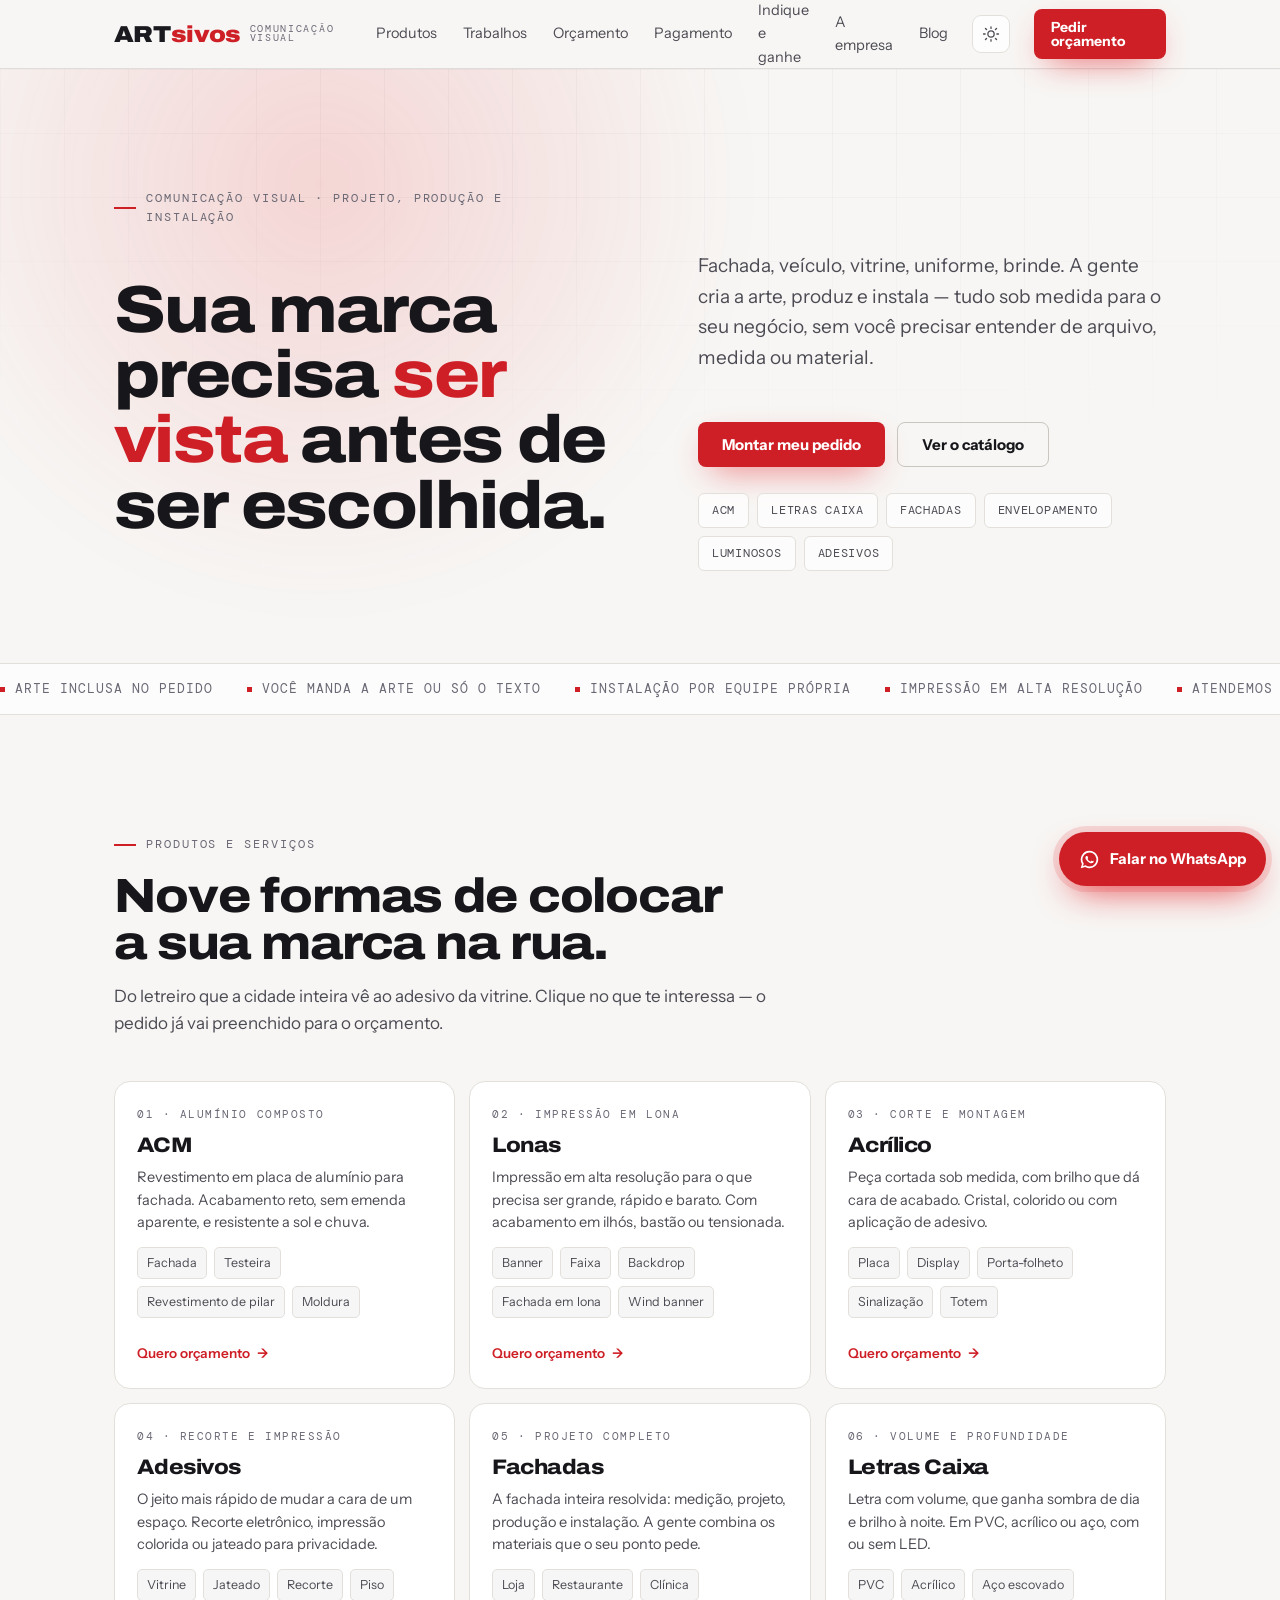
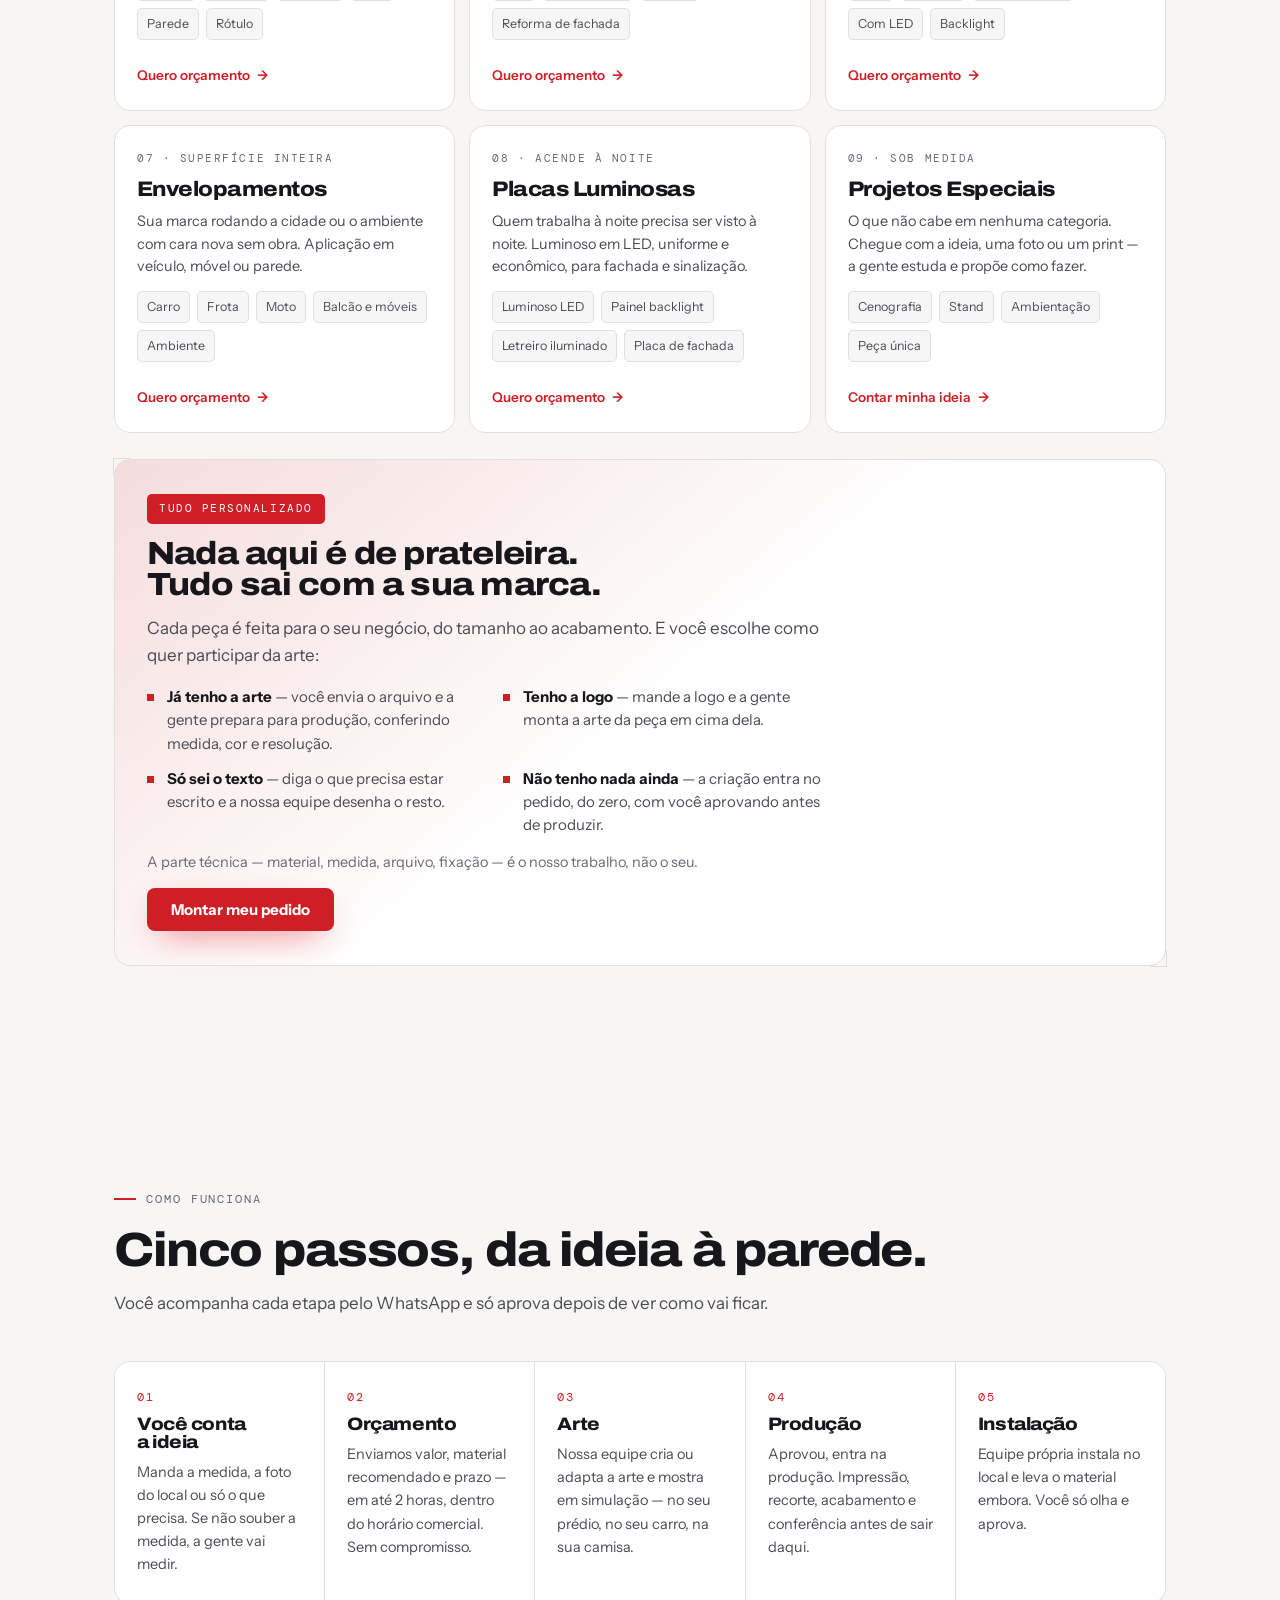
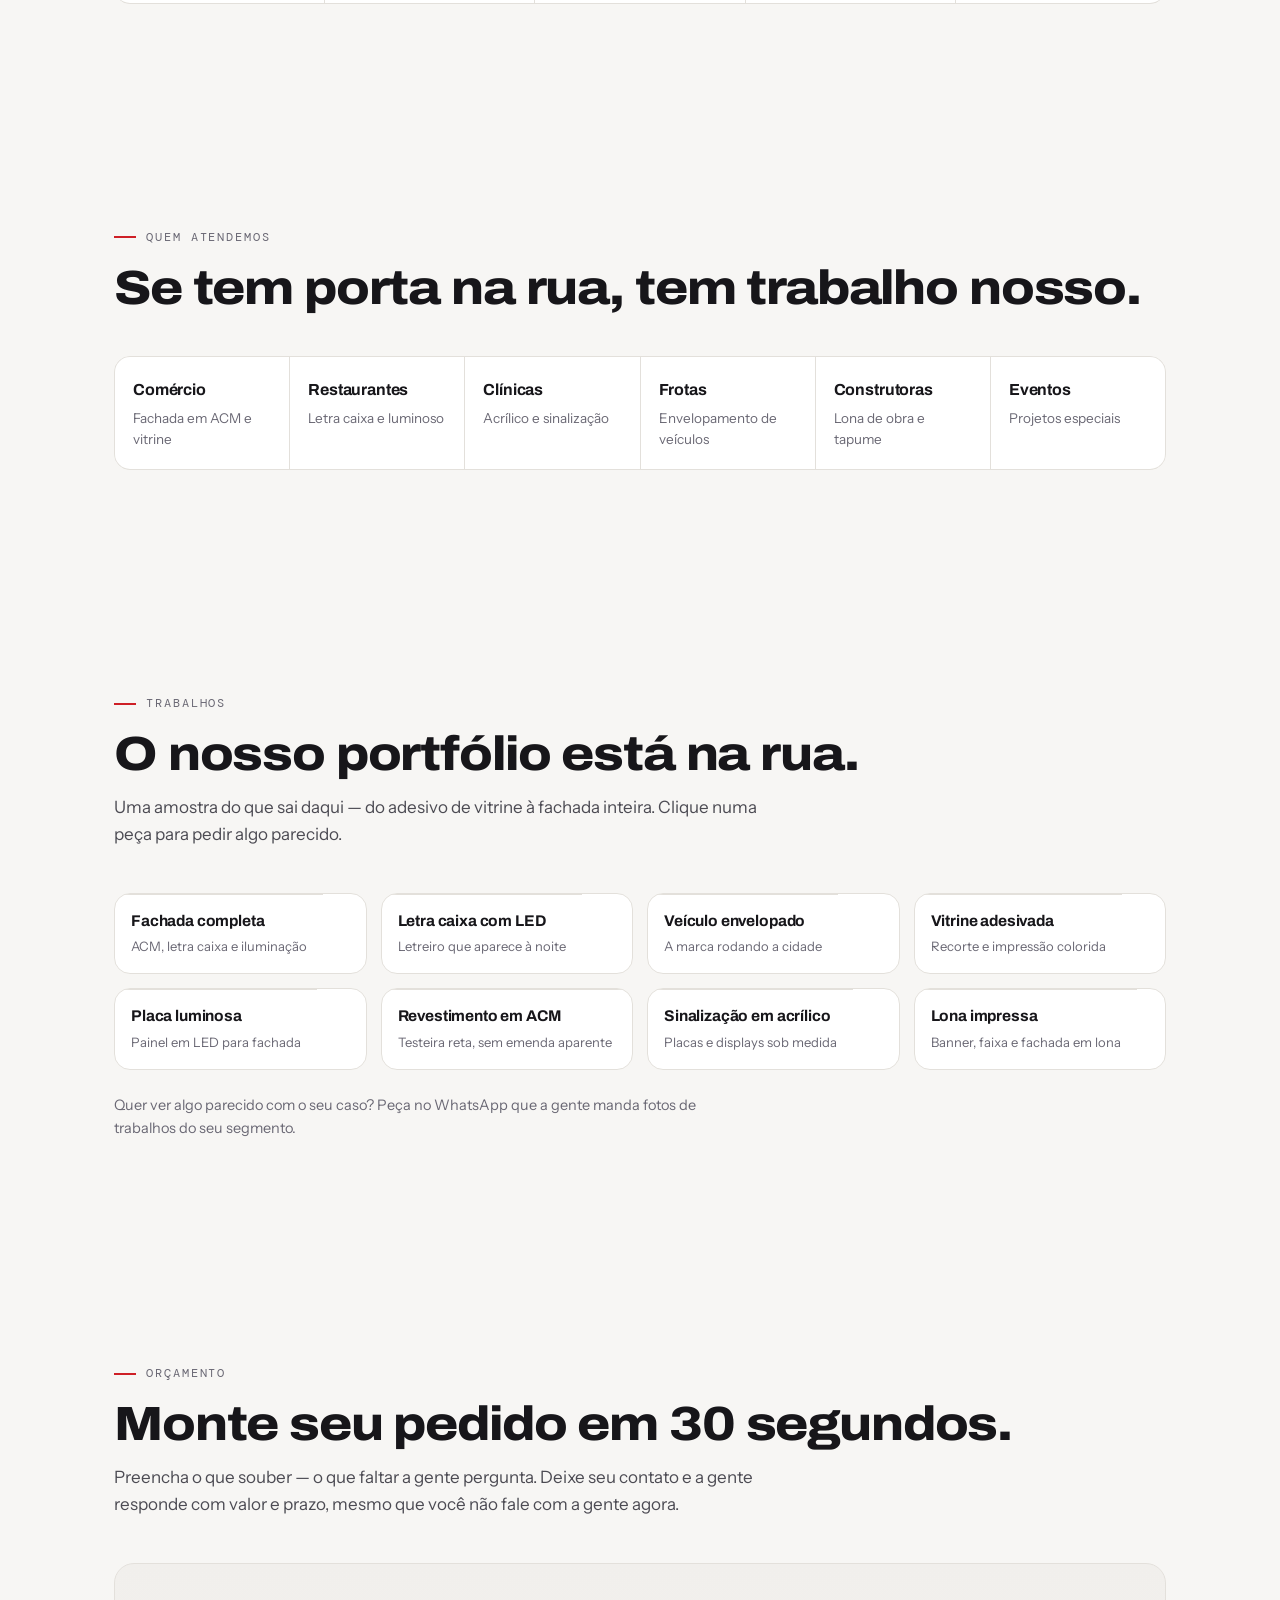
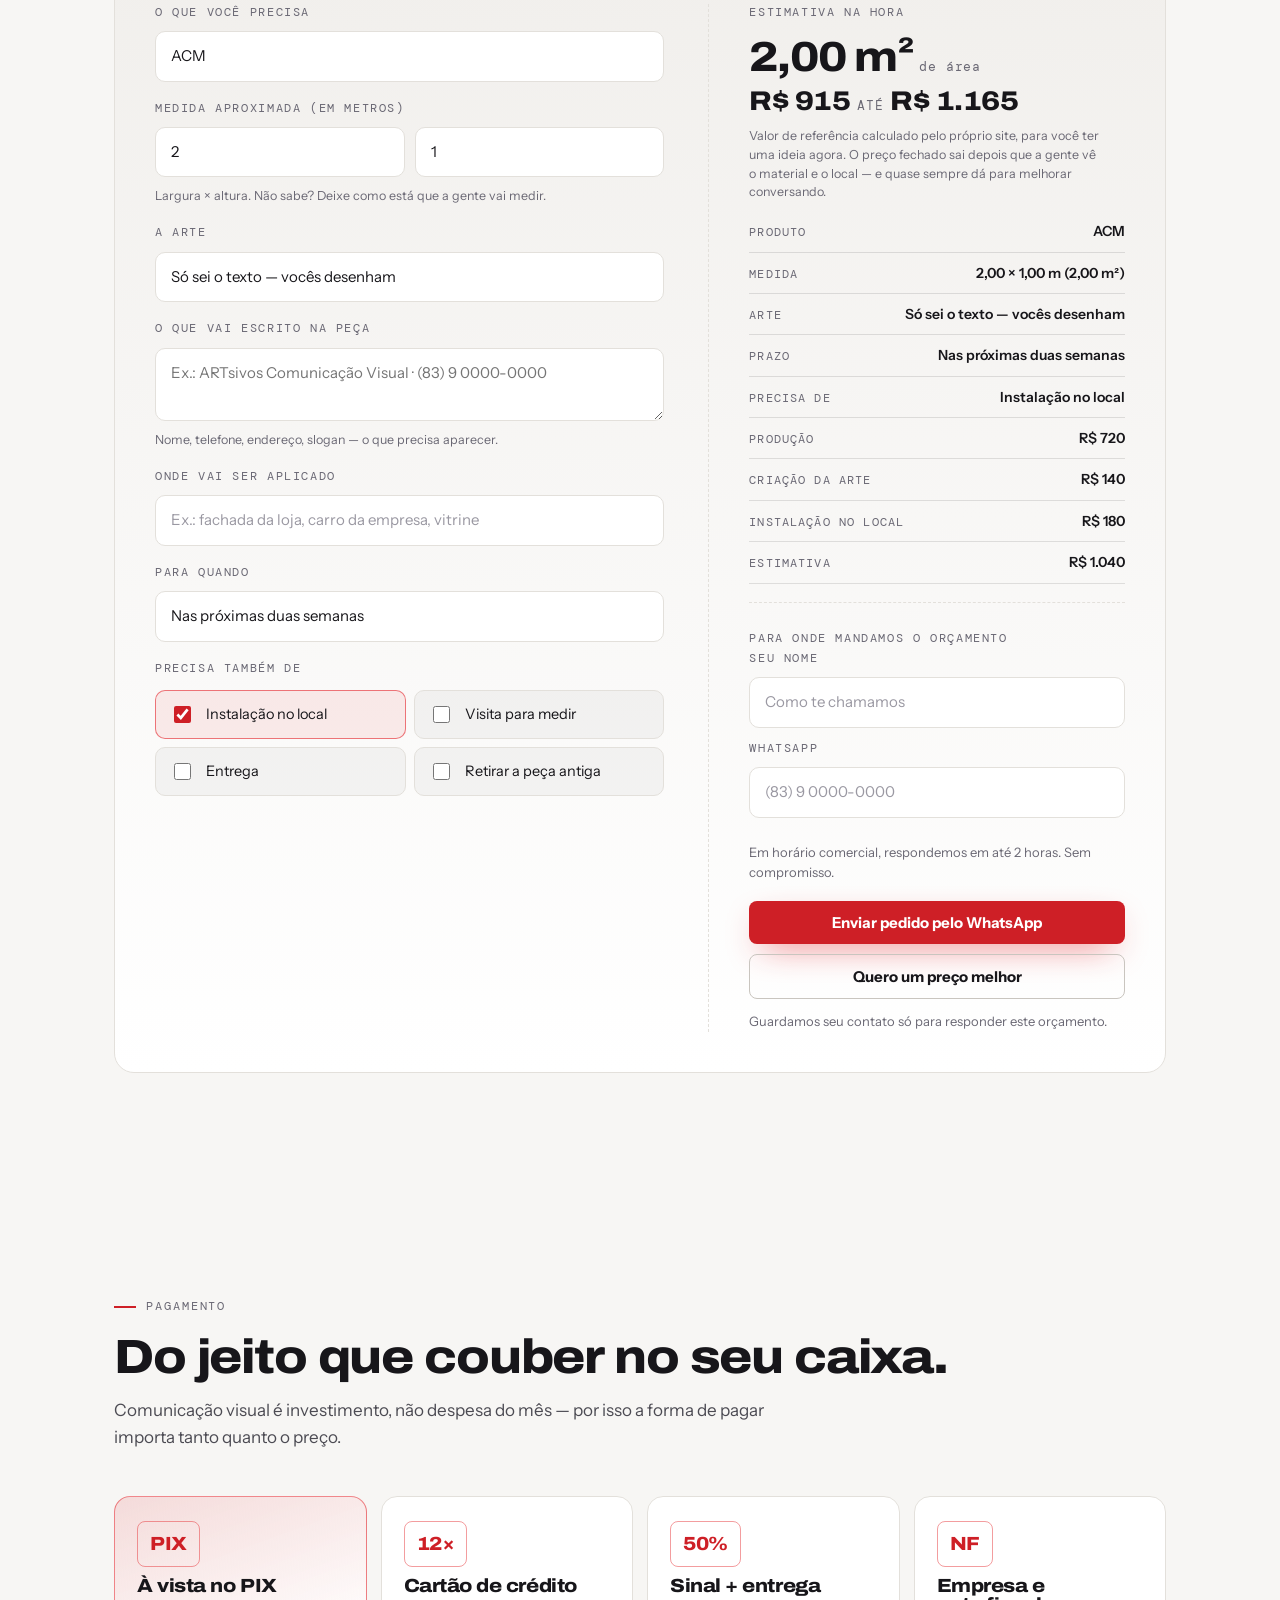
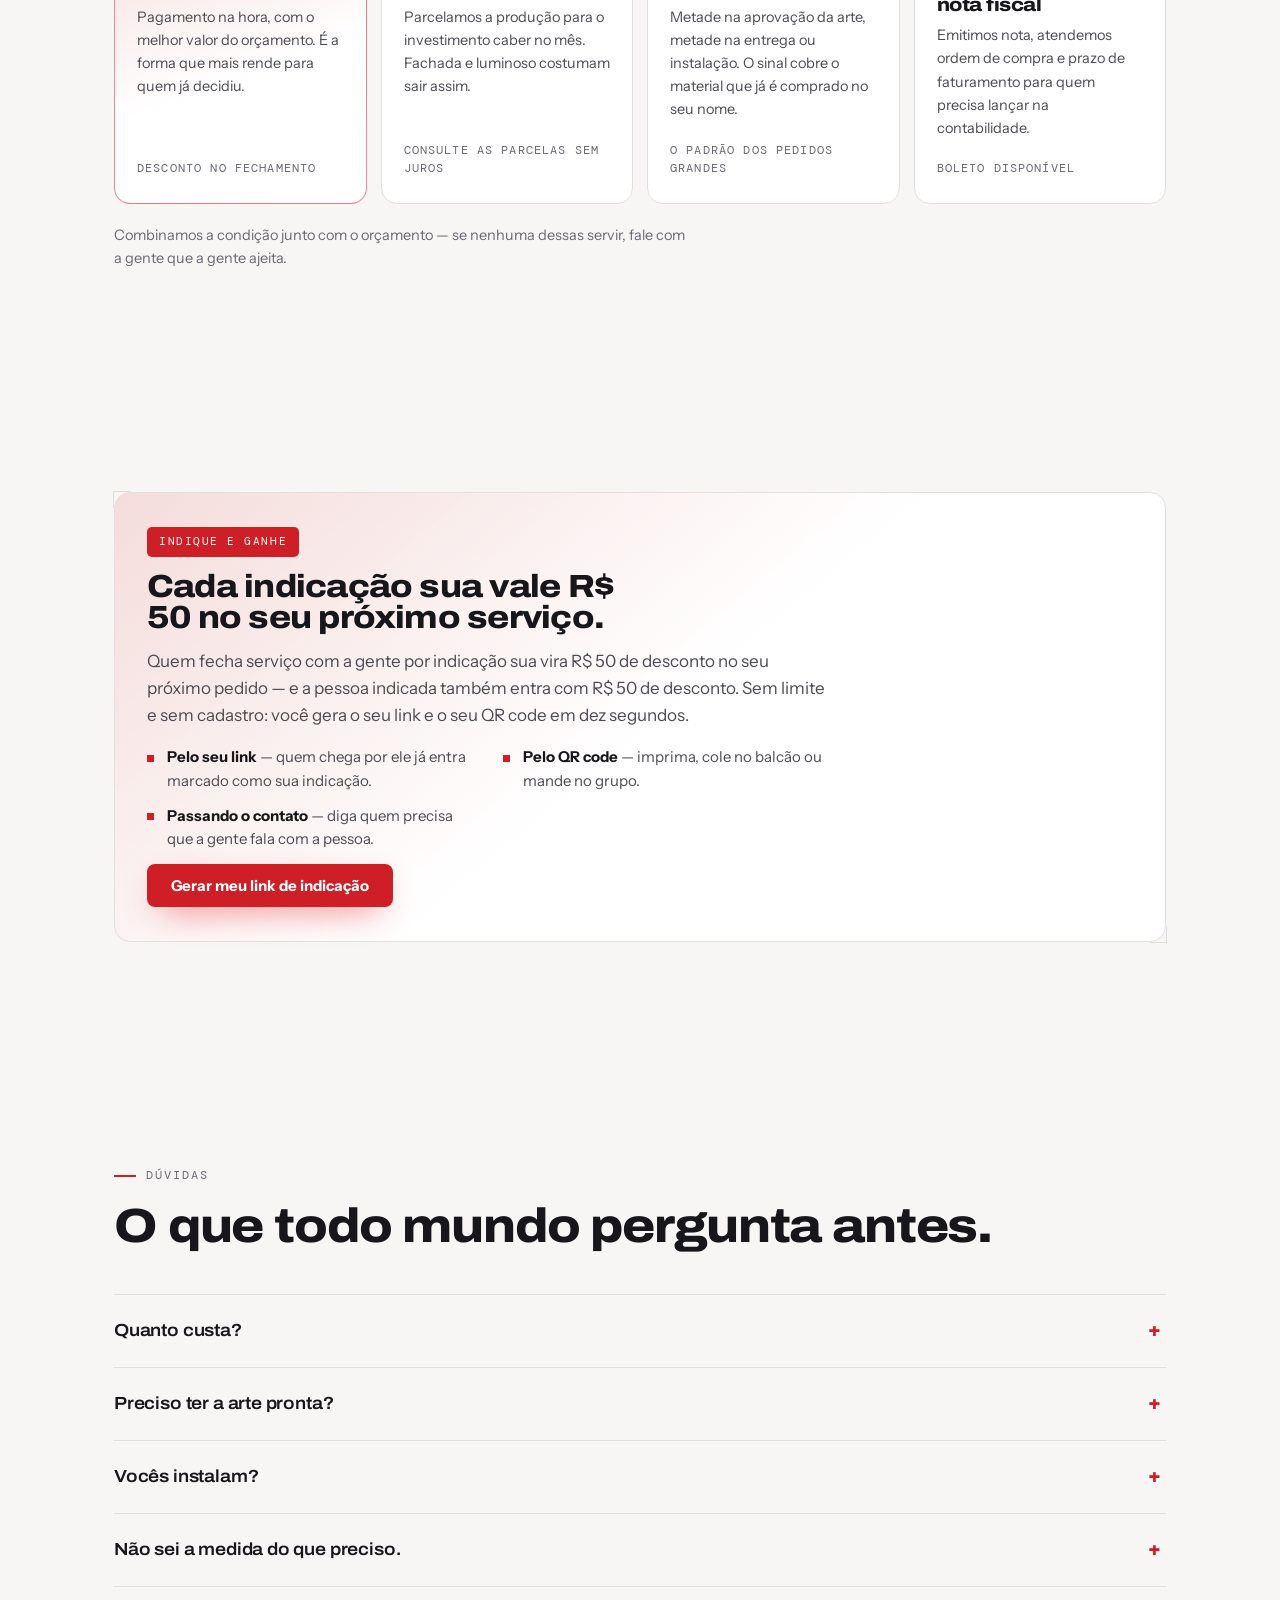
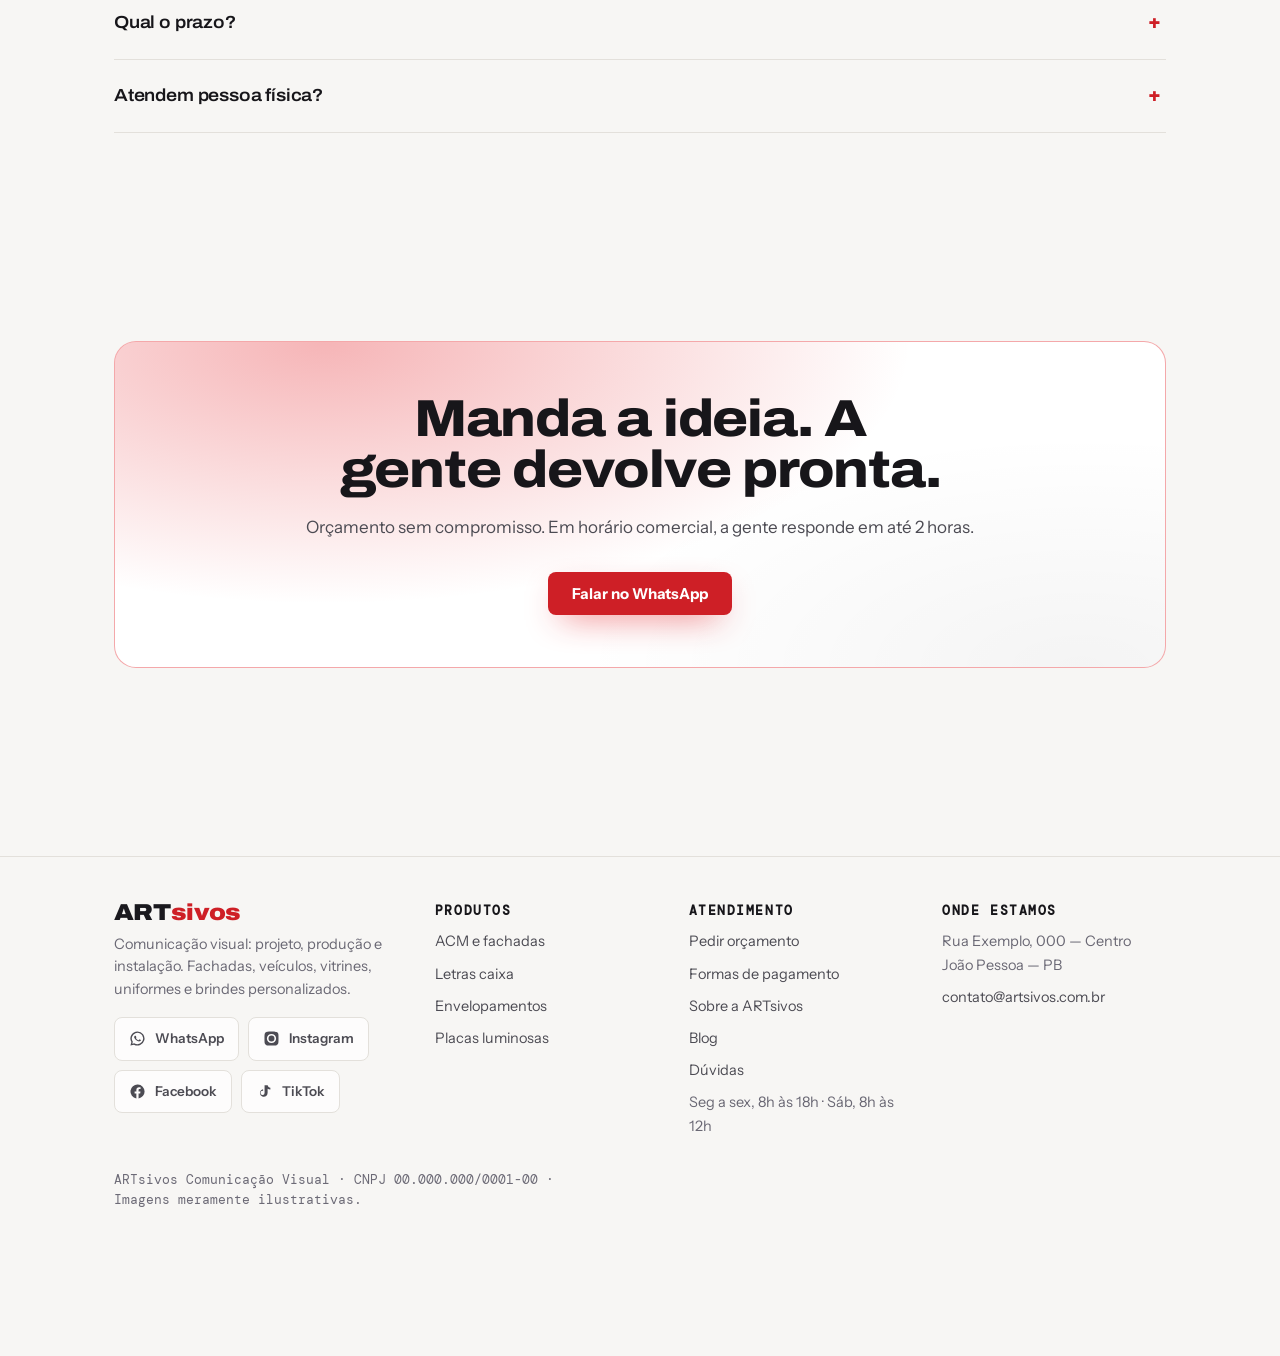
==== artsivo/index.html @ 5cf16730 "feat(avaliacoes): secao de avaliacoes nas duas homes + aba no painel A secao nasce escondida e so ap" ====
<!doctype html>
<html lang="pt-BR">
<head>
<script>/* tema antes da primeira pintura, para a tela nao piscar */(function(){try{var t=localStorage.getItem("artsivos.tema");if(t)document.documentElement.setAttribute("data-theme",t);}catch(e){}})();</script>
<meta charset="utf-8">
<meta name="viewport" content="width=device-width, initial-scale=1">
<meta name="description" content="ARTsivos Comunicacao Visual em Joao Pessoa: ACM, lonas, acrilico, adesivos, fachadas, letras caixa, envelopamentos e placas luminosas. Orcamento estimado na hora.">
<meta name="robots" content="index,follow">
<meta name="theme-color" content="#0A0A0C">
<title>ARTsivos Comunicação Visual</title>
<link rel="preconnect" href="https://fonts.googleapis.com">
<link rel="preconnect" href="https://fonts.gstatic.com" crossorigin>
<link rel="stylesheet" href="https://fonts.googleapis.com/css2?family=Archivo:wght@500;600;800;900&family=DM+Mono:wght@400;500&family=Instrument+Sans:wght@400;500;600;700&display=swap">
<link rel="stylesheet" href="estilo.css">
<script src="radar.js" defer></script>
<script src="dados.js" defer></script>
</head>
<body>
<header class="nav">
  <div class="wrap nav-in">
    <a class="marca" href="#topo"><span class="a">ART</span><span class="b">sivos</span><span class="sub">Comunicação Visual</span></a>
    <nav class="nav-links">
      <a href="#catalogo">Produtos</a>
      <a href="#trabalhos">Trabalhos</a>
      <a href="#orcamento">Orçamento</a>
      <a href="#pagamento">Pagamento</a>
      <a href="indique/">Indique e ganhe</a>
      <a href="sobre/">A empresa</a>
      <a href="blog/">Blog</a>
    </nav>
    <a class="btn btn-primary btn-sm" href="#orcamento">Pedir orçamento</a>
  </div>
</header>

<div class="hero" id="topo">
  <div class="hero-bg" aria-hidden="true"><div class="glow"></div><div class="grid"></div></div>
  <div class="wrap">
    <p class="eyebrow">Comunicação visual · projeto, produção e instalação</p>
    <h1>Sua marca precisa <em>ser vista</em> antes de ser escolhida.</h1>
    <p class="lead">Fachada, veículo, vitrine, uniforme, brinde. A gente cria a arte, produz e instala — tudo sob medida para o seu negócio, sem você precisar entender de arquivo, medida ou material.</p>
    <div class="hero-cta">
      <a class="btn btn-primary" href="#orcamento">Montar meu pedido</a>
      <a class="btn btn-ghost" href="#catalogo">Ver o catálogo</a>
    </div>
    <div class="tags">
      <span class="tag">ACM</span>
      <span class="tag">Letras caixa</span>
      <span class="tag">Fachadas</span>
      <span class="tag">Envelopamento</span>
      <span class="tag">Luminosos</span>
      <span class="tag">Adesivos</span>
    </div>
  </div>
</div>

<div class="strip">
  <div class="strip-in" aria-hidden="true">
    <span>Arte inclusa no pedido</span><span>Você manda a arte ou só o texto</span><span>Instalação por equipe própria</span><span>Impressão em alta resolução</span><span>Atendemos empresa e pessoa física</span><span>Resposta em até 2 horas</span>
    <span>Arte inclusa no pedido</span><span>Você manda a arte ou só o texto</span><span>Instalação por equipe própria</span><span>Impressão em alta resolução</span><span>Atendemos empresa e pessoa física</span><span>Resposta em até 2 horas</span>
  </div>
</div>

<section id="catalogo">
  <div class="wrap">
    <div class="sec-head rv">
      <p class="eyebrow">Produtos e serviços</p>
      <h2>Nove formas de colocar a sua marca na rua.</h2>
      <p>Do letreiro que a cidade inteira vê ao adesivo da vitrine. Clique no que te interessa — o pedido já vai preenchido para o orçamento.</p>
    </div>
    <div class="cat">
      <button class="item rv" type="button" data-prod="ACM">
        <span class="n">01 · alumínio composto</span>
        <h3>ACM</h3>
        <p class="desc">Revestimento em placa de alumínio para fachada. Acabamento reto, sem emenda aparente, e resistente a sol e chuva.</p>
        <ul class="lista"><li>Fachada</li><li>Testeira</li><li>Revestimento de pilar</li><li>Moldura</li></ul>
        <span class="peca">Quero orçamento</span>
      </button>
      <button class="item rv" type="button" data-prod="Lonas">
        <span class="n">02 · impressão em lona</span>
        <h3>Lonas</h3>
        <p class="desc">Impressão em alta resolução para o que precisa ser grande, rápido e barato. Com acabamento em ilhós, bastão ou tensionada.</p>
        <ul class="lista"><li>Banner</li><li>Faixa</li><li>Backdrop</li><li>Fachada em lona</li><li>Wind banner</li></ul>
        <span class="peca">Quero orçamento</span>
      </button>
      <button class="item rv" type="button" data-prod="Acrílico">
        <span class="n">03 · corte e montagem</span>
        <h3>Acrílico</h3>
        <p class="desc">Peça cortada sob medida, com brilho que dá cara de acabado. Cristal, colorido ou com aplicação de adesivo.</p>
        <ul class="lista"><li>Placa</li><li>Display</li><li>Porta-folheto</li><li>Sinalização</li><li>Totem</li></ul>
        <span class="peca">Quero orçamento</span>
      </button>
      <button class="item rv" type="button" data-prod="Adesivos">
        <span class="n">04 · recorte e impressão</span>
        <h3>Adesivos</h3>
        <p class="desc">O jeito mais rápido de mudar a cara de um espaço. Recorte eletrônico, impressão colorida ou jateado para privacidade.</p>
        <ul class="lista"><li>Vitrine</li><li>Jateado</li><li>Recorte</li><li>Piso</li><li>Parede</li><li>Rótulo</li></ul>
        <span class="peca">Quero orçamento</span>
      </button>
      <button class="item rv" type="button" data-prod="Fachadas">
        <span class="n">05 · projeto completo</span>
        <h3>Fachadas</h3>
        <p class="desc">A fachada inteira resolvida: medição, projeto, produção e instalação. A gente combina os materiais que o seu ponto pede.</p>
        <ul class="lista"><li>Loja</li><li>Restaurante</li><li>Clínica</li><li>Reforma de fachada</li></ul>
        <span class="peca">Quero orçamento</span>
      </button>
      <button class="item rv" type="button" data-prod="Letras Caixa">
        <span class="n">06 · volume e profundidade</span>
        <h3>Letras Caixa</h3>
        <p class="desc">Letra com volume, que ganha sombra de dia e brilho à noite. Em PVC, acrílico ou aço, com ou sem LED.</p>
        <ul class="lista"><li>PVC</li><li>Acrílico</li><li>Aço escovado</li><li>Com LED</li><li>Backlight</li></ul>
        <span class="peca">Quero orçamento</span>
      </button>
      <button class="item rv" type="button" data-prod="Envelopamentos">
        <span class="n">07 · superfície inteira</span>
        <h3>Envelopamentos</h3>
        <p class="desc">Sua marca rodando a cidade ou o ambiente com cara nova sem obra. Aplicação em veículo, móvel ou parede.</p>
        <ul class="lista"><li>Carro</li><li>Frota</li><li>Moto</li><li>Balcão e móveis</li><li>Ambiente</li></ul>
        <span class="peca">Quero orçamento</span>
      </button>
      <button class="item rv" type="button" data-prod="Placas Luminosas">
        <span class="n">08 · acende à noite</span>
        <h3>Placas Luminosas</h3>
        <p class="desc">Quem trabalha à noite precisa ser visto à noite. Luminoso em LED, uniforme e econômico, para fachada e sinalização.</p>
        <ul class="lista"><li>Luminoso LED</li><li>Painel backlight</li><li>Letreiro iluminado</li><li>Placa de fachada</li></ul>
        <span class="peca">Quero orçamento</span>
      </button>
      <button class="item rv" type="button" data-prod="Projetos Especiais">
        <span class="n">09 · sob medida</span>
        <h3>Projetos Especiais</h3>
        <p class="desc">O que não cabe em nenhuma categoria. Chegue com a ideia, uma foto ou um print — a gente estuda e propõe como fazer.</p>
        <ul class="lista"><li>Cenografia</li><li>Stand</li><li>Ambientação</li><li>Peça única</li></ul>
        <span class="peca">Contar minha ideia</span>
      </button>
    </div>

    <div class="perso rv cropbox" id="personalizado" style="margin-top:26px">
      <span class="sel">Tudo personalizado</span>
      <h3>Nada aqui é de prateleira. Tudo sai com a sua marca.</h3>
      <p>Cada peça é feita para o seu negócio, do tamanho ao acabamento. E você escolhe como quer participar da arte:</p>
      <ul class="fx">
        <li><b>Já tenho a arte</b> — você envia o arquivo e a gente prepara para produção, conferindo medida, cor e resolução.</li>
        <li><b>Tenho a logo</b> — mande a logo e a gente monta a arte da peça em cima dela.</li>
        <li><b>Só sei o texto</b> — diga o que precisa estar escrito e a nossa equipe desenha o resto.</li>
        <li><b>Não tenho nada ainda</b> — a criação entra no pedido, do zero, com você aprovando antes de produzir.</li>
      </ul>
      <p class="lig">A parte técnica — material, medida, arquivo, fixação — é o nosso trabalho, não o seu.</p>
      <a class="btn btn-primary" href="#orcamento" style="align-self:flex-start">Montar meu pedido</a>
    </div>
  </div>
</section>

<section id="como">
  <div class="wrap">
    <div class="sec-head rv">
      <p class="eyebrow">Como funciona</p>
      <h2>Cinco passos, da ideia à parede.</h2>
      <p>Você acompanha cada etapa pelo WhatsApp e só aprova depois de ver como vai ficar.</p>
    </div>
    <div class="steps">
      <div class="step"><span class="n">01</span><h3>Você conta a ideia</h3><p>Manda a medida, a foto do local ou só o que precisa. Se não souber a medida, a gente vai medir.</p></div>
      <div class="step"><span class="n">02</span><h3>Orçamento</h3><p>Enviamos valor, material recomendado e prazo — em até 2 horas, dentro do horário comercial. Sem compromisso.</p></div>
      <div class="step"><span class="n">03</span><h3>Arte</h3><p>Nossa equipe cria ou adapta a arte e mostra em simulação — no seu prédio, no seu carro, na sua camisa.</p></div>
      <div class="step"><span class="n">04</span><h3>Produção</h3><p>Aprovou, entra na produção. Impressão, recorte, acabamento e conferência antes de sair daqui.</p></div>
      <div class="step"><span class="n">05</span><h3>Instalação</h3><p>Equipe própria instala no local e leva o material embora. Você só olha e aprova.</p></div>
    </div>
  </div>
</section>

<section id="segmentos">
  <div class="wrap">
    <div class="sec-head rv">
      <p class="eyebrow">Quem atendemos</p>
      <h2>Se tem porta na rua, tem trabalho nosso.</h2>
    </div>
    <div class="segs rv">
      <div class="seg"><b>Comércio</b><span>Fachada em ACM e vitrine</span></div>
      <div class="seg"><b>Restaurantes</b><span>Letra caixa e luminoso</span></div>
      <div class="seg"><b>Clínicas</b><span>Acrílico e sinalização</span></div>
      <div class="seg"><b>Frotas</b><span>Envelopamento de veículos</span></div>
      <div class="seg"><b>Construtoras</b><span>Lona de obra e tapume</span></div>
      <div class="seg"><b>Eventos</b><span>Projetos especiais</span></div>
    </div>
  </div>
</section>

<section id="trabalhos">
  <div class="wrap">
    <div class="sec-head rv">
      <p class="eyebrow">Trabalhos</p>
      <h2>O nosso portfólio está na rua.</h2>
      <p>Uma amostra do que sai daqui — do adesivo de vitrine à fachada inteira. Clique numa peça para pedir algo parecido.</p>
    </div>
    <div class="obras">
      <button class="obra rv" type="button" data-prod="Fachadas" data-obra="fachada">
        <span class="foto"><span class="vazio">fotos/fachada-01.jpg</span><img src="fotos/fachada-01.jpg" alt="Fachada produzida e instalada pela ARTsivos" loading="lazy" onload="this.parentNode.classList.add(&quot;cheia&quot;)"></span>
        <span class="leg"><b>Fachada completa</b><span>ACM, letra caixa e iluminação</span></span>
      </button>
      <button class="obra rv" type="button" data-prod="Letras Caixa" data-obra="letra">
        <span class="foto"><span class="vazio">fotos/letra-caixa-01.jpg</span><img src="fotos/letra-caixa-01.jpg" alt="Letra caixa iluminada instalada pela ARTsivos" loading="lazy" onload="this.parentNode.classList.add(&quot;cheia&quot;)"></span>
        <span class="leg"><b>Letra caixa com LED</b><span>Letreiro que aparece à noite</span></span>
      </button>
      <button class="obra rv" type="button" data-prod="Envelopamentos" data-obra="frota">
        <span class="foto"><span class="vazio">fotos/envelopamento-01.jpg</span><img src="fotos/envelopamento-01.jpg" alt="Veículo envelopado pela ARTsivos" loading="lazy" onload="this.parentNode.classList.add(&quot;cheia&quot;)"></span>
        <span class="leg"><b>Veículo envelopado</b><span>A marca rodando a cidade</span></span>
      </button>
      <button class="obra rv" type="button" data-prod="Adesivos" data-obra="vitrine">
        <span class="foto"><span class="vazio">fotos/vitrine-01.jpg</span><img src="fotos/vitrine-01.jpg" alt="Vitrine adesivada pela ARTsivos" loading="lazy" onload="this.parentNode.classList.add(&quot;cheia&quot;)"></span>
        <span class="leg"><b>Vitrine adesivada</b><span>Recorte e impressão colorida</span></span>
      </button>
      <button class="obra rv" type="button" data-prod="Placas Luminosas" data-obra="luminoso">
        <span class="foto"><span class="vazio">fotos/luminoso-01.jpg</span><img src="fotos/luminoso-01.jpg" alt="Placa luminosa produzida pela ARTsivos" loading="lazy" onload="this.parentNode.classList.add(&quot;cheia&quot;)"></span>
        <span class="leg"><b>Placa luminosa</b><span>Painel em LED para fachada</span></span>
      </button>
      <button class="obra rv" type="button" data-prod="ACM" data-obra="acm">
        <span class="foto"><span class="vazio">fotos/acm-01.jpg</span><img src="fotos/acm-01.jpg" alt="Revestimento em ACM feito pela ARTsivos" loading="lazy" onload="this.parentNode.classList.add(&quot;cheia&quot;)"></span>
        <span class="leg"><b>Revestimento em ACM</b><span>Testeira reta, sem emenda aparente</span></span>
      </button>
      <button class="obra rv" type="button" data-prod="Acrílico" data-obra="acrilico">
        <span class="foto"><span class="vazio">fotos/acrilico-01.jpg</span><img src="fotos/acrilico-01.jpg" alt="Sinalização interna em acrílico feita pela ARTsivos" loading="lazy" onload="this.parentNode.classList.add(&quot;cheia&quot;)"></span>
        <span class="leg"><b>Sinalização em acrílico</b><span>Placas e displays sob medida</span></span>
      </button>
      <button class="obra rv" type="button" data-prod="Lonas" data-obra="lona">
        <span class="foto"><span class="vazio">fotos/lona-01.jpg</span><img src="fotos/lona-01.jpg" alt="Lona impressa pela ARTsivos" loading="lazy" onload="this.parentNode.classList.add(&quot;cheia&quot;)"></span>
        <span class="leg"><b>Lona impressa</b><span>Banner, faixa e fachada em lona</span></span>
      </button>
    </div>
    <p class="obras-nota">Quer ver algo parecido com o seu caso? Peça no WhatsApp que a gente manda fotos de trabalhos do seu segmento.</p>
  </div>
</section>

<!-- A seção nasce escondida de propósito: só aparece com avaliação real,
     escrita abaixo em AVALIACOES ou cadastrada no painel. -->
<section id="avaliacoes" hidden>
  <div class="wrap">
    <div class="sec-head rv">
      <p class="eyebrow">Quem já contratou</p>
      <h2>O que os clientes falam depois que a placa sobe.</h2>
      <div class="aval-nota">
        <b class="media" id="aval-media">—</b>
        <span class="estrelas" id="aval-estrelas" aria-hidden="true"></span>
        <span class="de" id="aval-de"></span>
        <a class="fonte" id="aval-fonte" href="#" target="_blank" rel="noopener" hidden>Ver no Google</a>
      </div>
    </div>
    <div class="avals" id="avals"></div>
    <p class="avals-nota">Avaliações recebidas no Google. O texto é o que a pessoa escreveu — nada aqui é reescrito.</p>
  </div>
</section>

<section id="orcamento">
  <div class="wrap">
    <div class="sec-head rv">
      <p class="eyebrow">Orçamento</p>
      <h2>Monte seu pedido em 30 segundos.</h2>
      <p>Preencha o que souber — o que faltar a gente pergunta. Deixe seu contato e a gente responde com valor e prazo, mesmo que você não fale com a gente agora.</p>
    </div>

    <div class="calc rv">
      <div>
        <div class="calc-field">
          <label for="f-prod">O que você precisa</label>
          <select id="f-prod">
            <option data-medida="area">ACM</option>
            <option data-medida="area">Lonas</option>
            <option data-medida="qtd">Acrílico</option>
            <option data-medida="area">Adesivos</option>
            <option data-medida="area">Fachadas</option>
            <option data-medida="qtd">Letras Caixa</option>
            <option data-medida="area">Envelopamentos</option>
            <option data-medida="area">Placas Luminosas</option>
            <option data-medida="livre">Projetos Especiais</option>
          </select>
        </div>

        <div class="calc-field" id="wrap-area">
          <label for="f-larg">Medida aproximada (em metros)</label>
          <div class="dupla">
            <input id="f-larg" type="number" min="0" step="0.1" value="2" inputmode="decimal" aria-label="Largura em metros">
            <input id="f-alt" type="number" min="0" step="0.1" value="1" inputmode="decimal" aria-label="Altura em metros">
          </div>
          <span class="dica">Largura × altura. Não sabe? Deixe como está que a gente vai medir.</span>
        </div>

        <div class="calc-field" id="wrap-qtd">
          <label for="f-qtd">Quantidade de peças</label>
          <input id="f-qtd" type="number" min="1" step="1" value="1" inputmode="numeric">
        </div>

        <div class="calc-field">
          <label for="f-arte">A arte</label>
          <select id="f-arte">
            <option>Já tenho a arte pronta — vou enviar o arquivo</option>
            <option>Tenho a logo, preciso da arte da peça</option>
            <option selected>Só sei o texto — vocês desenham</option>
            <option>Não tenho nada ainda — quero a criação junto</option>
          </select>
        </div>

        <div class="calc-field" id="wrap-texto">
          <label for="f-texto">O que vai escrito na peça</label>
          <textarea id="f-texto" rows="2" placeholder="Ex.: ARTsivos Comunicação Visual · (83) 9 0000-0000"></textarea>
          <span class="dica">Nome, telefone, endereço, slogan — o que precisa aparecer.</span>
        </div>

        <div class="calc-field">
          <label for="f-onde">Onde vai ser aplicado</label>
          <input id="f-onde" type="text" placeholder="Ex.: fachada da loja, carro da empresa, vitrine">
        </div>

        <div class="calc-field">
          <label for="f-prazo">Para quando</label>
          <select id="f-prazo">
            <option>Sem pressa, só quero saber o preço</option>
            <option selected>Nas próximas duas semanas</option>
            <option>Esta semana</option>
            <option>É urgente</option>
          </select>
        </div>

        <fieldset>
          <legend>Precisa também de</legend>
          <div class="addons">
            <label class="addon"><input type="checkbox" data-label="Instalação no local" checked> Instalação no local</label>
            <label class="addon"><input type="checkbox" data-label="Visita para medir"> Visita para medir</label>
            <label class="addon"><input type="checkbox" data-label="Entrega"> Entrega</label>
            <label class="addon"><input type="checkbox" data-label="Retirada da peça antiga"> Retirar a peça antiga</label>
          </div>
        </fieldset>
      </div>

      <div class="resumo">
        <span class="tit">Estimativa na hora</span>
        <div class="medida" id="out-medida">2,00 m²<small>de área</small></div>
        <div class="valor" id="out-valor">—</div>
        <p class="disc">Valor de referência calculado pelo próprio site, para você ter uma ideia agora. O preço fechado sai depois que a gente vê o material e o local — e quase sempre dá para melhorar conversando.</p>
        <div class="rows" id="out-rows"></div>

        <div class="dados">
          <span class="tit">Para onde mandamos o orçamento</span>
          <div class="calc-field">
            <label for="f-nome">Seu nome</label>
            <input id="f-nome" type="text" autocomplete="name" placeholder="Como te chamamos">
          </div>
          <div class="calc-field">
            <label for="f-fone">WhatsApp</label>
            <input id="f-fone" type="text" inputmode="tel" autocomplete="tel" placeholder="(83) 9 0000-0000">
          </div>
          <p class="aviso" id="f-aviso" hidden>Preencha nome e WhatsApp para a gente conseguir te responder.</p>
        </div>

        <p class="note">Em horário comercial, respondemos em até 2 horas. Sem compromisso.</p>
        <a class="btn btn-primary" id="out-wa" href="#" target="_blank" rel="noopener">Enviar pedido pelo WhatsApp</a>
        <a class="btn btn-ghost" id="out-melhor" href="#" target="_blank" rel="noopener">Quero um preço melhor</a>
        <p class="note" style="margin:12px 0 0">Guardamos seu contato só para responder este orçamento.</p>
      </div>
    </div>
  </div>
</section>

<section id="pagamento">
  <div class="wrap">
    <div class="sec-head rv">
      <p class="eyebrow">Pagamento</p>
      <h2>Do jeito que couber no seu caixa.</h2>
      <p>Comunicação visual é investimento, não despesa do mês — por isso a forma de pagar importa tanto quanto o preço.</p>
    </div>
    <div class="pgto rv">
      <div class="pg destaque">
        <span class="ic" aria-hidden="true">PIX</span>
        <h3>À vista no PIX</h3>
        <p>Pagamento na hora, com o melhor valor do orçamento. É a forma que mais rende para quem já decidiu.</p>
        <span class="obs">Desconto no fechamento</span>
      </div>
      <div class="pg">
        <span class="ic" aria-hidden="true">12×</span>
        <h3>Cartão de crédito</h3>
        <p>Parcelamos a produção para o investimento caber no mês. Fachada e luminoso costumam sair assim.</p>
        <span class="obs">Consulte as parcelas sem juros</span>
      </div>
      <div class="pg">
        <span class="ic" aria-hidden="true">50%</span>
        <h3>Sinal + entrega</h3>
        <p>Metade na aprovação da arte, metade na entrega ou instalação. O sinal cobre o material que já é comprado no seu nome.</p>
        <span class="obs">O padrão dos pedidos grandes</span>
      </div>
      <div class="pg">
        <span class="ic" aria-hidden="true">NF</span>
        <h3>Empresa e nota fiscal</h3>
        <p>Emitimos nota, atendemos ordem de compra e prazo de faturamento para quem precisa lançar na contabilidade.</p>
        <span class="obs">Boleto disponível</span>
      </div>
    </div>
    <p class="pgto-nota rv">Combinamos a condição junto com o orçamento — se nenhuma dessas servir, fale com a gente que a gente ajeita.</p>
  </div>
</section>

<section id="indicacao">
  <div class="wrap">
    <div class="perso rv cropbox">
      <span class="sel">Indique e ganhe</span>
      <h3>Cada indicação sua vale R$ 50 no seu próximo serviço.</h3>
      <p>Quem fecha serviço com a gente por indicação sua vira R$ 50 de desconto no seu próximo pedido — e a pessoa indicada também entra com R$ 50 de desconto. Sem limite e sem cadastro: você gera o seu link e o seu QR code em dez segundos.</p>
      <ul class="fx">
        <li><b>Pelo seu link</b> — quem chega por ele já entra marcado como sua indicação.</li>
        <li><b>Pelo QR code</b> — imprima, cole no balcão ou mande no grupo.</li>
        <li><b>Passando o contato</b> — diga quem precisa que a gente fala com a pessoa.</li>
      </ul>
      <a class="btn btn-primary" href="indique/" style="align-self:flex-start">Gerar meu link de indicação</a>
    </div>
  </div>
</section>

<section id="duvidas">
  <div class="wrap">
    <div class="sec-head rv">
      <p class="eyebrow">Dúvidas</p>
      <h2>O que todo mundo pergunta antes.</h2>
    </div>
    <div class="faq">
      <details><summary>Quanto custa?</summary><p>Depende do tamanho e do material — uma mesma fachada muda muito de preço entre lona e ACM. Por isso o orçamento é feito caso a caso, e a resposta sai em até 2 horas dentro do horário comercial, de graça e sem compromisso.</p></details>
      <details><summary>Preciso ter a arte pronta?</summary><p>Não. Você escolhe como quer entrar: manda o arquivo pronto, manda só a logo, manda só o texto que precisa aparecer, ou deixa a criação inteira com a gente. Em todos os casos você vê e aprova antes de qualquer coisa ir para produção.</p></details>
      <details><summary>Vocês instalam?</summary><p>Sim, com equipe própria. Fachada, ACM, letra caixa, luminoso e envelopamento saem daqui instalados, com o local limpo no final.</p></details>
      <details><summary>Não sei a medida do que preciso.</summary><p>Sem problema. Marcamos uma visita para medir e fotografar o local antes do orçamento — assim o valor já vem certo e não muda depois.</p></details>
      <details><summary>Qual o prazo?</summary><p>Adesivo e lona saem em poucos dias; fachada, letra caixa e luminoso levam mais tempo porque envolvem arte, produção e instalação. O prazo exato vai junto com o orçamento — e a gente avisa se der para adiantar.</p></details>
      <details><summary>Atendem pessoa física?</summary><p>Atendemos. Adesivo de carro, placa de casa, letreiro de festa, projeto especial — não precisa ser empresa para pedir.</p></details>
    </div>
  </div>
</section>

<section>
  <div class="wrap">
    <div class="final rv">
      <div class="luz" aria-hidden="true"></div>
      <h2>Manda a ideia. A gente devolve pronta.</h2>
      <p>Orçamento sem compromisso. Em horário comercial, a gente responde em até 2 horas.</p>
      <a class="btn btn-primary" id="final-wa" href="#" target="_blank" rel="noopener">Falar no WhatsApp</a>
    </div>
  </div>
</section>

<footer>
  <div class="wrap">
    <div class="foot">
      <div class="col">
        <a class="marca" href="#topo"><span class="a">ART</span><span class="b">sivos</span></a>
        <span style="max-width:34ch;line-height:1.55">Comunicação visual: projeto, produção e instalação. Fachadas, veículos, vitrines, uniformes e brindes personalizados.</span>
        <div class="redes" style="margin-top:8px">
          <a class="rede" id="rede-wa" href="#" target="_blank" rel="noopener" aria-label="WhatsApp">
            <svg viewBox="0 0 24 24" aria-hidden="true"><path d="M12 2a10 10 0 0 0-8.6 15.1L2 22l5-1.3A10 10 0 1 0 12 2zm0 18a8 8 0 0 1-4.1-1.1l-.3-.2-3 .8.8-2.9-.2-.3A8 8 0 1 1 12 20zm4.4-5.9c-.2-.1-1.4-.7-1.6-.8-.2-.1-.4-.1-.5.1l-.7.9c-.1.2-.3.2-.5.1a6.5 6.5 0 0 1-3.2-2.8c-.1-.2 0-.4.1-.5l.4-.5c.1-.2.1-.3 0-.5l-.7-1.7c-.2-.4-.4-.4-.5-.4h-.5c-.2 0-.5.1-.7.3-.8.8-.9 1.8-.4 3a9.4 9.4 0 0 0 4.4 4.3c1.6.7 2.4.6 3.1.4.5-.1 1.4-.6 1.6-1.2.2-.6.2-1 .1-1.1l-.4-.6z"/></svg>
            WhatsApp
          </a>
          <a class="rede" id="rede-ig" href="https://www.instagram.com/artsivospb" target="_blank" rel="noopener" aria-label="Instagram">
            <svg viewBox="0 0 24 24" aria-hidden="true"><path d="M12 2.2c3.2 0 3.6 0 4.9.1 1.2.1 1.8.3 2.2.4.6.2 1 .5 1.4.9.4.4.7.8.9 1.4.2.4.4 1 .4 2.2.1 1.3.1 1.7.1 4.9s0 3.6-.1 4.9c-.1 1.2-.3 1.8-.4 2.2-.2.6-.5 1-.9 1.4-.4.4-.8.7-1.4.9-.4.2-1 .4-2.2.4-1.3.1-1.7.1-4.9.1s-3.6 0-4.9-.1c-1.2-.1-1.8-.3-2.2-.4a3.9 3.9 0 0 1-1.4-.9 3.9 3.9 0 0 1-.9-1.4c-.2-.4-.4-1-.4-2.2-.1-1.3-.1-1.7-.1-4.9s0-3.6.1-4.9c.1-1.2.3-1.8.4-2.2.2-.6.5-1 .9-1.4.4-.4.8-.7 1.4-.9.4-.2 1-.4 2.2-.4 1.3-.1 1.7-.1 4.9-.1zm0 3.3a6.5 6.5 0 1 0 0 13 6.5 6.5 0 0 0 0-13zm0 10.7a4.2 4.2 0 1 1 0-8.4 4.2 4.2 0 0 1 0 8.4zm6.8-11a1.5 1.5 0 1 1-3 0 1.5 1.5 0 0 1 3 0z"/></svg>
            Instagram
          </a>
          <a class="rede" id="rede-fb" href="https://facebook.com/artsivos" target="_blank" rel="noopener" aria-label="Facebook">
            <svg viewBox="0 0 24 24" aria-hidden="true"><path d="M22 12a10 10 0 1 0-11.6 9.9v-7H7.9V12h2.5V9.8c0-2.5 1.5-3.9 3.7-3.9 1.1 0 2.2.2 2.2.2v2.4h-1.2c-1.2 0-1.6.8-1.6 1.6V12h2.7l-.4 2.9h-2.3v7A10 10 0 0 0 22 12z"/></svg>
            Facebook
          </a>
          <a class="rede" id="rede-tt" href="https://tiktok.com/@artsivos" target="_blank" rel="noopener" aria-label="TikTok">
            <svg viewBox="0 0 24 24" aria-hidden="true"><path d="M16.5 3c.4 2.1 1.7 3.5 3.8 3.7v2.5c-1.4.1-2.7-.3-3.9-1.1v5.6c0 4.3-3.8 6.9-7.4 5.5a5.5 5.5 0 0 1 1-10.5v2.6a2.9 2.9 0 1 0 2.1 2.8V3h2.5z"/></svg>
            TikTok
          </a>
        </div>
      </div>
      <div class="col">
        <b>Produtos</b>
        <a href="#catalogo">ACM e fachadas</a>
        <a href="#catalogo">Letras caixa</a>
        <a href="#catalogo">Envelopamentos</a>
        <a href="#catalogo">Placas luminosas</a>
      </div>
      <div class="col">
        <b>Atendimento</b>
        <a href="#orcamento">Pedir orçamento</a>
        <a href="#pagamento">Formas de pagamento</a>
        <a href="sobre/">Sobre a ARTsivos</a>
        <a href="blog/">Blog</a>
        <a href="#duvidas">Dúvidas</a>
        <span>Seg a sex, 8h às 18h · Sáb, 8h às 12h</span>
      </div>
      <div class="col">
        <b>Onde estamos</b>
        <span>Rua Exemplo, 000 — Centro<br>João Pessoa — PB</span>
        <a href="mailto:contato@artsivos.com.br">contato@artsivos.com.br</a>
      </div>
    </div>
    <p class="legal">ARTsivos Comunicação Visual · CNPJ 00.000.000/0001-00 · Imagens meramente ilustrativas.</p>
  </div>
</footer>

<a class="flut" id="flut-wa" href="#" target="_blank" rel="noopener" aria-label="Falar no WhatsApp">
  <svg viewBox="0 0 24 24" aria-hidden="true"><path d="M12 2a10 10 0 0 0-8.6 15.1L2 22l5-1.3A10 10 0 1 0 12 2zm0 18a8 8 0 0 1-4.1-1.1l-.3-.2-3 .8.8-2.9-.2-.3A8 8 0 1 1 12 20zm4.4-5.9c-.2-.1-1.4-.7-1.6-.8-.2-.1-.4-.1-.5.1l-.7.9c-.1.2-.3.2-.5.1a6.5 6.5 0 0 1-3.2-2.8c-.1-.2 0-.4.1-.5l.4-.5c.1-.2.1-.3 0-.5l-.7-1.7c-.2-.4-.4-.4-.5-.4h-.5c-.2 0-.5.1-.7.3-.8.8-.9 1.8-.4 3a9.4 9.4 0 0 0 4.4 4.3c1.6.7 2.4.6 3.1.4.5-.1 1.4-.6 1.6-1.2.2-.6.2-1 .1-1.1l-.4-.6z"/></svg>
  <span>Falar no WhatsApp</span>
</a>

<script>
(function(){
  var PHONE = "5583986062797";

  /* ===================================================================
     TABELA DE PREÇOS — VALORES DE EXEMPLO, TROCAR PELOS REAIS
     m2   = preço por metro quadrado        peca = preço por peça
     min  = pedido mínimo                   inst = instalação, % sobre a produção
     Mexer só nos números; o resto da conta se ajusta sozinho.
     =================================================================== */
  var TABELA = {
    'ACM':                {m2:360,  min:690,  inst:.25},
    'Lonas':              {m2:48,   min:70,   inst:.15},
    'Acrílico':           {peca:145,min:145,  inst:.20},
    'Adesivos':           {m2:90,   min:60,   inst:.20},
    'Fachadas':           {m2:460,  min:1100, inst:.30},
    'Letras Caixa':       {peca:110,min:450,  inst:.25},
    'Envelopamentos':     {m2:135,  min:340,  inst:.20},
    'Placas Luminosas':   {m2:640,  min:900,  inst:.30},
    'Projetos Especiais': null
  };
  var ARTE   = [0, 90, 140, 200];       /* na ordem do select de arte */
  var PRESSA = {'Esta semana':.10, 'É urgente':.25};
  var ENTREGA = 50, RETIRADA = 140, MARGEM = .12;

  /* Onde os contatos são guardados: definido uma única vez em radar.js (LEAD_ENDPOINT).
     Enquanto estiver vazio, o pedido só vira mensagem de WhatsApp — nada fica
     registrado se a pessoa desistir de enviar. */
  function endpoint(){ return (window.ARTsivosRadar && window.ARTsivosRadar.endpoint) || ""; }

  var $ = function(id){ return document.getElementById(id); };
  var prod = $('f-prod'), larg = $('f-larg'), alt = $('f-alt'), qtd = $('f-qtd');
  var arte = $('f-arte'), texto = $('f-texto'), onde = $('f-onde'), prazo = $('f-prazo');
  var nome = $('f-nome'), fone = $('f-fone'), aviso = $('f-aviso');
  var wrapArea = $('wrap-area'), wrapQtd = $('wrap-qtd'), wrapTexto = $('wrap-texto');
  var outMedida = $('out-medida'), outValor = $('out-valor'), rows = $('out-rows');
  var wa = $('out-wa'), melhor = $('out-melhor');
  var addons = Array.prototype.slice.call(document.querySelectorAll('.addon input'));

  function num(v, fb){ var n = parseFloat(String(v).replace(',', '.')); return isFinite(n) && n > 0 ? n : fb; }
  function dec(n){ return n.toLocaleString('pt-BR', {minimumFractionDigits:2, maximumFractionDigits:2}); }
  function esc(t){ return String(t).replace(/</g,'&lt;'); }
  function modo(){ var o = prod.options[prod.selectedIndex]; return o ? o.dataset.medida : 'livre'; }
  function temArte(){ return arte.selectedIndex === 0; }

  function pedido(){
    var m = modo(), linhas = [];
    linhas.push(['Produto', prod.value]);

    if(m === 'area'){
      var l = num(larg.value, 1), a = num(alt.value, 1);
      linhas.push(['Medida', dec(l) + ' × ' + dec(a) + ' m (' + dec(l * a) + ' m²)']);
    } else if(m === 'qtd'){
      var q = Math.max(1, Math.round(num(qtd.value, 1)));
      linhas.push(['Quantidade', q + (q === 1 ? ' peça' : ' peças')]);
    }

    linhas.push(['Arte', arte.value]);
    if(!temArte() && texto.value.trim()) linhas.push(['Texto da peça', texto.value.trim()]);
    if(onde.value.trim()) linhas.push(['Aplicação', onde.value.trim()]);
    linhas.push(['Prazo', prazo.value]);

    var extras = addons.filter(function(a){ return a.checked; }).map(function(a){ return a.dataset.label; });
    linhas.push(['Precisa de', extras.length ? extras.join(', ') : 'só a produção']);
    return linhas;
  }

  function brl(n){ return 'R$ ' + Math.round(n).toLocaleString('pt-BR'); }

  function estimar(){
    var t = TABELA[prod.value];
    if(!t) return null;

    var base;
    if(t.m2){
      var l = num(larg.value, 1), a = num(alt.value, 1);
      base = t.m2 * l * a;
    } else {
      base = t.peca * Math.max(1, Math.round(num(qtd.value, 1)));
    }
    if(base < t.min) base = t.min;

    var itens = [];
    var total = base;
    itens.push(['Produção', base]);

    var vArte = ARTE[arte.selectedIndex] || 0;
    if(vArte){ total += vArte; itens.push(['Criação da arte', vArte]); }

    addons.forEach(function(ad){
      if(!ad.checked) return;
      var rot = ad.dataset.label, v = 0;
      if(rot === 'Instalação no local') v = base * t.inst;
      else if(rot === 'Entrega') v = ENTREGA;
      else if(rot === 'Retirada da peça antiga') v = RETIRADA;
      else return;                       /* visita para medir não custa */
      total += v; itens.push([rot, v]);
    });

    var extra = PRESSA[prazo.value] || 0;
    if(extra){ var v2 = total * extra; total += v2; itens.push(['Prioridade na produção', v2]); }

    return {total: total, itens: itens};
  }

  function update(){
    var m = modo();
    wrapArea.style.display = m === 'area' ? '' : 'none';
    wrapQtd.style.display  = m === 'qtd'  ? '' : 'none';
    wrapTexto.style.display = temArte() ? 'none' : '';

    if(m === 'area'){
      outMedida.innerHTML = dec(num(larg.value, 1) * num(alt.value, 1)) + ' m²<small>de área</small>';
    } else if(m === 'qtd'){
      var q = Math.max(1, Math.round(num(qtd.value, 1)));
      outMedida.innerHTML = q + '<small>' + (q === 1 ? 'peça' : 'peças') + '</small>';
    } else {
      outMedida.innerHTML = 'Sob medida<small>a combinar</small>';
    }

    var est = estimar();
    if(est){
      outValor.className = 'valor';
      outValor.innerHTML = brl(est.total * (1 - MARGEM)) + '<span class="ate">até</span>' + brl(est.total * (1 + MARGEM));
    } else {
      outValor.className = 'valor consulta';
      outValor.textContent = 'Sob consulta';
    }

    var linhas = pedido();
    if(est){
      est.itens.forEach(function(i){ linhas.push([i[0], brl(i[1])]); });
      linhas.push(['Estimativa', brl(est.total)]);
    }
    rows.innerHTML = linhas.map(function(l){
      return '<div><span>' + l[0] + '</span><span>' + esc(l[1]) + '</span></div>';
    }).join('');

    var corpo = (nome.value.trim() ? 'Meu nome é ' + nome.value.trim() + '.\n\n' : '')
      + pedido().map(function(l){ return '• ' + l[0] + ': ' + l[1]; }).join('\n')
      + (est ? '\n• Estimativa do site: ' + brl(est.total) : '')
      + (window.ARTsivosRadar ? window.ARTsivosRadar.sufixo() : '');

    wa.href = 'https://wa.me/' + PHONE + '?text=' + encodeURIComponent(
      'Olá! Vim pelo site e quero fechar um orçamento.\n\n' + corpo + '\n\nPodem confirmar o valor e o prazo?');
    melhor.href = 'https://wa.me/' + PHONE + '?text=' + encodeURIComponent(
      'Olá! Simulei no site e queria ver se dá para melhorar o valor.\n\n' + corpo + '\n\nConsegue fazer melhor?');
  }

  [prod, larg, alt, qtd, arte, texto, onde, prazo, nome, fone].forEach(function(el){
    el.addEventListener('input', update);
    el.addEventListener('change', update);
  });
  addons.forEach(function(a){ a.addEventListener('change', update); });
  update();

  /* -------------------------------------------------------------------
     Preços cadastrados no painel (dados.js). Chegam depois da página
     montada; quando chegam, substituem os valores de exemplo acima e a
     estimativa é refeita. Se nunca chegarem, vale o que está escrito aqui.
     ------------------------------------------------------------------- */
  /* -------------------------------------------------------------------
     AVALIAÇÕES
     A lista abaixo é a fonte fixa: o que estiver aqui aparece sempre, mesmo
     sem painel e sem internet. O painel, quando tiver avaliações cadastradas,
     substitui esta lista.

     Cada item: { nome, texto, nota (1 a 5), servico, data }
     Só entra aqui avaliação que a pessoa escreveu de verdade — copiada do
     Google, do WhatsApp ou de onde ela tiver escrito. Nada inventado: a lista
     vazia esconde a seção inteira, e é assim que ela deve ficar até existir a
     primeira. Preencha também GOOGLE_PERFIL para o link "Ver no Google".
     ------------------------------------------------------------------- */
  var AVALIACOES = [];
  var GOOGLE_PERFIL = '';

  function estrelasHTML(nota){
    var d = '', i;
    for(i = 1; i <= 5; i++){
      d += '<svg viewBox="0 0 24 24" class="' + (i <= Math.round(nota) ? 'on' : '') + '">' +
           '<path d="M12 2.6l2.9 5.9 6.5.9-4.7 4.6 1.1 6.4-5.8-3-5.8 3 1.1-6.4L2.6 9.4l6.5-.9z"/></svg>';
    }
    return d;
  }

  function montarAvaliacoes(lista){
    var sec = document.getElementById('avaliacoes');
    var cx  = document.getElementById('avals');
    if(!sec || !cx) return;

    lista = (lista || []).filter(function(a){ return a && a.texto && a.nome; });
    if(!lista.length){ sec.hidden = true; return; }

    var soma = 0, html = '';
    lista.forEach(function(a){
      var nota = Number(a.nota) || 5;
      soma += nota;
      var ini = a.nome.trim().charAt(0).toUpperCase();
      html += '<article class="aval rv">' +
                '<span class="estrelas" aria-label="' + nota + ' de 5 estrelas">' + estrelasHTML(nota) + '</span>' +
                '<blockquote>' + esc(a.texto) + '</blockquote>' +
                '<div class="quem"><span class="ini" aria-hidden="true">' + esc(ini) + '</span>' +
                  '<div><b>' + esc(a.nome) + '</b>' +
                  (a.servico || a.data ? '<span>' + esc([a.servico, a.data].filter(Boolean).join(' · ')) + '</span>' : '') +
                  '</div></div>' +
              '</article>';
    });

    cx.innerHTML = html;
    var media = soma / lista.length;
    document.getElementById('aval-media').textContent = media.toFixed(1).replace('.', ',');
    document.getElementById('aval-estrelas').innerHTML = estrelasHTML(media);
    document.getElementById('aval-de').textContent = lista.length === 1
      ? 'de 1 avaliação' : 'de ' + lista.length + ' avaliações';
    var fonte = document.getElementById('aval-fonte');
    var perfil = (window.ARTSIVOS_DADOS && window.ARTSIVOS_DADOS.googlePerfil) || GOOGLE_PERFIL;
    if(perfil){ fonte.href = perfil; fonte.hidden = false; } else { fonte.hidden = true; }

    sec.hidden = false;
    /* os cards nasceram depois do observer: mostra sem depender dele */
    Array.prototype.forEach.call(cx.children, function(el){ el.classList.add('in'); });
  }

  function esc(t){
    return String(t).replace(/[&<>"]/g, function(c){
      return {'&':'&amp;','<':'&lt;','>':'&gt;','"':'&quot;'}[c];
    });
  }

  montarAvaliacoes(AVALIACOES);

  document.addEventListener('artsivos:dados', function(ev){
    var d = (ev && ev.detail) || window.ARTSIVOS_DADOS || {};
    var p = d.precos;
    if(p){
      if(p.TABELA)  TABELA  = p.TABELA;
      if(p.ARTE && p.ARTE.length === 4) ARTE = p.ARTE;
      if(p.PRESSA)  PRESSA  = p.PRESSA;
      if(typeof p.ENTREGA  === 'number') ENTREGA  = p.ENTREGA;
      if(typeof p.RETIRADA === 'number') RETIRADA = p.RETIRADA;
      if(typeof p.MARGEM   === 'number') MARGEM   = p.MARGEM;
    }
    /* produto desligado sai do orçamento automático e vira Projetos Especiais */
    if(d.ativos){
      var fora = false;
      Array.prototype.slice.call(prod.options).forEach(function(o){
        if(o.value === 'Projetos Especiais') return;
        if(d.ativos[o.value] === false){
          if(o.selected) fora = true;
          o.parentNode.removeChild(o);
        }
      });
      if(fora) prod.value = 'Projetos Especiais';
    }
    update();

    if(d.avaliacoes && d.avaliacoes.length) montarAvaliacoes(d.avaliacoes);
  });

  /* o contato é pedido antes de sair: assim dá para retomar quem não fecha na hora */
  [wa, melhor].forEach(function(botao){ botao.addEventListener('click', function(e){
    var faltaNome = !nome.value.trim(), faltaFone = nome.value.trim() && fone.value.replace(/\D/g,'').length < 10;
    nome.classList.toggle('falta', faltaNome);
    fone.classList.toggle('falta', !!faltaFone);

    if(faltaNome || faltaFone){
      e.preventDefault();
      aviso.hidden = false;
      (faltaNome ? nome : fone).focus();
      return;
    }
    aviso.hidden = true;

    var LEAD_ENDPOINT = endpoint();
    if(LEAD_ENDPOINT){
      var dados = {nome: nome.value.trim(), whatsapp: fone.value.trim(), origem: 'site artsivos'};
      pedido().forEach(function(l){ dados[l[0]] = l[1]; });
      try{
        fetch(LEAD_ENDPOINT, {
          method: 'POST', keepalive: true,
          headers: {'Content-Type': 'application/json', 'Accept': 'application/json'},
          body: JSON.stringify(dados)
        }).catch(function(){});
      }catch(err){}
    }
  }); });

  /* clicar num produto já escolhe no orçamento e leva a pessoa para o formulário */
  document.querySelectorAll('[data-prod]').forEach(function(card){
    card.addEventListener('click', function(){
      var alvo = card.getAttribute('data-prod');
      for(var i = 0; i < prod.options.length; i++){
        if(prod.options[i].value === alvo){ prod.selectedIndex = i; break; }
      }
      update();
      document.getElementById('orcamento').scrollIntoView({behavior:'smooth', block:'start'});
      setTimeout(function(){ if(!nome.value.trim()) nome.focus({preventScroll:true}); }, 700);
    });
  });

  /* links diretos de WhatsApp */
  var direto = 'https://wa.me/' + PHONE + '?text=' + encodeURIComponent('Olá! Vim pelo site da ARTsivos e quero um orçamento.');
  ['final-wa','rede-wa','flut-wa'].forEach(function(id){
    var el = $(id);
    if(el) el.href = direto;
  });

  /* o botão flutuante some só quando o botão do orçamento está visível */
  var flut = $('flut-wa');
  if(flut && 'IntersectionObserver' in window){
    new IntersectionObserver(function(es){
      es.forEach(function(e){ flut.classList.toggle('oculto', e.isIntersecting); });
    }, {threshold:.4}).observe(wa);
  }

  /* revelação em cascata */
  document.querySelectorAll('.cat,.steps,.faq').forEach(function(grid){
    grid.classList.remove('rv','in');
    var i = 0;
    Array.prototype.forEach.call(grid.children, function(child){
      child.classList.add('rv');
      child.style.setProperty('--d', Math.min(i, 5) * 70 + 'ms');
      i++;
    });
  });

  if('IntersectionObserver' in window){
    var io = new IntersectionObserver(function(entries){
      entries.forEach(function(e){
        if(e.isIntersecting){
          var el = e.target;
          el.classList.add('in');
          io.unobserve(el);
          setTimeout(function(){ el.classList.remove('rv','in'); el.style.removeProperty('--d'); },
                     1400 + parseInt(el.style.getPropertyValue('--d') || 0, 10));
        }
      });
    }, {rootMargin:'0px 0px -10% 0px', threshold:0});
    document.querySelectorAll('.rv').forEach(function(el){ io.observe(el); });
    /* rede de segurança: se o navegador não reportar a rolagem (aba em segundo
       plano, impressão, navegador antigo), mostra tudo mesmo assim */
    setTimeout(function(){
      document.querySelectorAll('.rv').forEach(function(el){ el.classList.add('in'); });
    }, 2500);
  } else {
    document.querySelectorAll('.rv').forEach(function(el){ el.classList.add('in'); });
  }
})();
</script>

</body>
</html>
---- artsivo/estilo.css ----
/* ---------------------------------------------------------------------------
   TEMA
   O site nasce escuro — é a identidade. O claro existe porque muita gente
   prefere, e é montado trocando só os valores abaixo: nenhuma cor é escrita
   direto nas regras.
   Três estados: sem escolha (segue o aparelho), claro forçado, escuro forçado.
   O botão no topo grava a escolha; `radar.js` cuida disso.
--------------------------------------------------------------------------- */
:root{
  --void:#0A0A0C;
  --panel:#141417;
  --panel-2:#1C1C21;
  --edge:#2B2B32;
  --edge-2:#3C3C46;
  --ink:#F3F3F5;
  --ink-soft:#B4B4BD;
  --ink-mute:#7E7E8A;
  --red:#E4262C;
  --red-hot:#FF3B41;
  --steel:#4A4A55;

  /* superfícies e traços que dependem do tema */
  --nav-bg:rgba(10,10,12,.78);
  --nav-edge:rgba(43,43,50,.8);
  --glass:rgba(20,20,23,.7);
  --sunk:rgba(10,10,12,.55);
  --field:var(--void);
  --rule:rgba(43,43,50,.7);
  --grid-line:rgba(60,60,70,.16);
  --shine:rgba(255,255,255,.07);
  --glow:rgba(228,38,44,.42);
  --shadow:rgba(0,0,0,.6);
  --marca-a:#D9D9DE;
  --ph:#5C5C68;
  --legal:#6E6E79;

  --maxw:1140px;
  --r:16px;
  color-scheme:dark;
}

/* claro pela preferência do aparelho — a menos que a pessoa tenha escolhido escuro */
@media (prefers-color-scheme:light){
  :root:not([data-theme="dark"]){
    --void:#F7F6F4;
    --panel:#FFFFFF;
    --panel-2:#F1EFEC;
    --edge:#E3E0DB;
    --edge-2:#C9C5BF;
    --ink:#17161A;
    --ink-soft:#4C4B53;
    --ink-mute:#6A6874;
    --red:#CE1F26;
    --red-hot:#E4262C;
    --steel:#8B8994;

    --nav-bg:rgba(247,246,244,.84);
    --nav-edge:rgba(0,0,0,.10);
    --glass:rgba(255,255,255,.72);
    --sunk:rgba(0,0,0,.035);
    --field:#FFFFFF;
    --rule:rgba(0,0,0,.11);
    --grid-line:rgba(0,0,0,.06);
    --shine:rgba(0,0,0,.045);
    --glow:rgba(228,38,44,.16);
    --shadow:rgba(20,18,16,.20);
    --marca-a:#1A191E;
    --ph:#9A98A2;
    --legal:#6C6A76;
    color-scheme:light;
  }
}

/* claro escolhido no botão — vale mesmo com o aparelho no escuro */
:root[data-theme="light"]{
  --void:#F7F6F4;
  --panel:#FFFFFF;
  --panel-2:#F1EFEC;
  --edge:#E3E0DB;
  --edge-2:#C9C5BF;
  --ink:#17161A;
  --ink-soft:#4C4B53;
  --ink-mute:#6A6874;
  --red:#CE1F26;
  --red-hot:#E4262C;
  --steel:#8B8994;

  --nav-bg:rgba(247,246,244,.84);
  --nav-edge:rgba(0,0,0,.10);
  --glass:rgba(255,255,255,.72);
  --sunk:rgba(0,0,0,.035);
  --field:#FFFFFF;
  --rule:rgba(0,0,0,.11);
  --grid-line:rgba(0,0,0,.06);
  --shine:rgba(0,0,0,.045);
  --glow:rgba(228,38,44,.16);
  --shadow:rgba(20,18,16,.20);
  --marca-a:#1A191E;
  --ph:#9A98A2;
  --legal:#6C6A76;
  color-scheme:light;
}
*{box-sizing:border-box}
body{
  margin:0;background:var(--void);color:var(--ink);
  font-family:"Instrument Sans","Helvetica Neue",Arial,sans-serif;
  font-size:17px;line-height:1.6;-webkit-font-smoothing:antialiased;overflow-x:hidden;
}
img{max-width:100%}
a{color:inherit}
::selection{background:var(--red);color:#fff}

h1,h2,h3,.display{
  font-family:Archivo,"Arial Black",Arial,sans-serif;font-weight:800;font-stretch:112%;
  letter-spacing:-.024em;line-height:.98;text-wrap:balance;margin:0;
}
p{margin:0 0 1em;max-width:62ch;color:var(--ink-soft)}
.wrap{width:100%;max-width:var(--maxw);margin:0 auto;padding:0 clamp(18px,4.2vw,44px)}

.eyebrow{
  font-family:"DM Mono",ui-monospace,Menlo,monospace;font-size:12px;letter-spacing:.16em;text-transform:uppercase;
  color:var(--ink-mute);display:flex;align-items:center;gap:10px;margin:0 0 18px;
}
.eyebrow::before{content:"";width:22px;height:2px;background:var(--red);flex:none}

/* marcas de corte — o vocabulário da gráfica, usado como moldura */
.cropbox{position:relative}
.cropbox::before,.cropbox::after{
  content:"";position:absolute;width:16px;height:16px;pointer-events:none;opacity:.5;
}
.cropbox::before{left:-2px;top:-2px;border-left:1px solid var(--edge-2);border-top:1px solid var(--edge-2)}
.cropbox::after{right:-2px;bottom:-2px;border-right:1px solid var(--edge-2);border-bottom:1px solid var(--edge-2)}

/* ---------- NAV ---------- */
header.nav{position:sticky;top:0;z-index:50;backdrop-filter:blur(14px);
  background:var(--nav-bg);border-bottom:1px solid var(--nav-edge)}
.nav-in{display:flex;align-items:center;gap:24px;height:68px}
.nav-in .marca{margin-right:auto}
.marca{display:inline-flex;align-items:baseline;gap:1px;text-decoration:none;
  font-family:Archivo,"Arial Black",Arial,sans-serif;font-weight:900;font-stretch:112%;letter-spacing:-.03em;font-size:23px;line-height:1}
.marca .a{color:var(--marca-a)}
.marca .b{color:var(--red)}
.marca .sub{font-family:"DM Mono",monospace;font-weight:400;font-size:9.5px;letter-spacing:.18em;
  text-transform:uppercase;color:var(--ink-mute);margin-left:8px;align-self:center}
.nav-links{display:none;gap:26px;align-items:center;font-size:14.5px;color:var(--ink-soft)}
.nav-links a{text-decoration:none}
.nav-links a:hover{color:var(--ink)}

.btn{display:inline-flex;align-items:center;justify-content:center;gap:9px;padding:14px 24px;border-radius:8px;border:0;cursor:pointer;
  font-family:"Instrument Sans",sans-serif;font-weight:700;font-size:15px;line-height:1;text-decoration:none;
  transition:transform .18s ease,box-shadow .18s ease,background .18s ease,border-color .18s ease}
.btn-primary{background:var(--red);color:#fff;box-shadow:0 12px 34px -14px rgba(228,38,44,.9)}
.btn-primary:hover{background:var(--red-hot);transform:translateY(-2px);box-shadow:0 18px 42px -14px rgba(228,38,44,1)}
.btn-ghost{background:transparent;color:var(--ink);border:1px solid var(--edge-2)}
.btn-ghost:hover{border-color:var(--ink-mute);transform:translateY(-2px)}
.btn-sm{padding:11px 17px;font-size:14px}
a:focus-visible,button:focus-visible,input:focus-visible,select:focus-visible,summary:focus-visible{
  outline:2px solid var(--red-hot);outline-offset:3px;border-radius:6px}

/* ---------- HERO ---------- */
.hero{position:relative;overflow:hidden;padding:88px 0 68px}
.hero-bg{position:absolute;inset:0;pointer-events:none}
.hero-bg .glow{position:absolute;left:-10vw;top:-26vw;width:70vw;height:70vw;max-width:900px;max-height:900px;border-radius:50%;
  background:radial-gradient(circle at 50% 50%,var(--glow),rgba(228,38,44,0) 66%);filter:blur(30px)}
.hero-bg .grid{position:absolute;inset:0;opacity:.5;
  background-image:linear-gradient(var(--grid-line) 1px,transparent 1px),linear-gradient(90deg,var(--grid-line) 1px,transparent 1px);
  background-size:64px 64px;
  -webkit-mask-image:radial-gradient(120% 90% at 50% 0%,#000 20%,transparent 78%);
  mask-image:radial-gradient(120% 90% at 50% 0%,#000 20%,transparent 78%)}
.hero .wrap{position:relative;z-index:2}
.hero h1{font-size:clamp(38px,7.4vw,82px);max-width:14ch}
.hero h1 em{font-style:normal;color:var(--red)}
.hero p.lead{font-size:clamp(16.5px,1.5vw,19px);margin-top:26px;max-width:46ch;text-wrap:pretty}
.hero-cta{display:flex;flex-wrap:wrap;gap:12px;margin-top:34px}
.tags{display:flex;flex-wrap:wrap;gap:8px;margin-top:44px}
.tag{font-family:"DM Mono",monospace;font-size:12px;letter-spacing:.06em;text-transform:uppercase;
  padding:7px 13px;border-radius:6px;border:1px solid var(--edge);color:var(--ink-soft);background:var(--glass)}

/* faixa corrida */
.strip{border-top:1px solid var(--edge);border-bottom:1px solid var(--edge);background:var(--glass);overflow:hidden}
.strip-in{display:flex;gap:34px;padding:15px 0;font-family:"DM Mono",monospace;font-size:12.5px;letter-spacing:.08em;
  text-transform:uppercase;color:var(--ink-mute);white-space:nowrap;animation:slide 36s linear infinite}
.strip-in span{display:flex;align-items:center;gap:10px;flex:none}
.strip-in span::before{content:"";width:5px;height:5px;background:var(--red);flex:none}
@keyframes slide{from{transform:translateX(0)}to{transform:translateX(-50%)}}

section{padding:84px 0;position:relative}
.sec-head{margin-bottom:44px}
.sec-head h2{font-size:clamp(30px,5vw,48px)}
.sec-head p{margin-top:16px}

/* ---------- CATÁLOGO ---------- */
.cat{display:grid;grid-template-columns:1fr;gap:14px}
.item{position:relative;overflow:hidden;border:1px solid var(--edge);border-radius:var(--r);background:var(--panel);
  padding:24px 22px;display:flex;flex-direction:column;gap:11px;cursor:pointer;text-align:left;color:inherit;font:inherit;
  transition:transform .28s cubic-bezier(.2,.7,.3,1),border-color .28s ease,background .28s ease}
.item::before{content:"";position:absolute;left:0;top:0;bottom:0;width:3px;background:var(--red);transform:scaleY(0);transform-origin:top;
  transition:transform .3s cubic-bezier(.2,.7,.3,1)}
.item:hover{transform:translateY(-4px);border-color:var(--edge-2);background:var(--panel-2)}
.item:hover::before{transform:scaleY(1)}
.item .n{font-family:"DM Mono",monospace;font-size:11px;letter-spacing:.14em;text-transform:uppercase;color:var(--ink-mute)}
.item h3{font-size:21px}
.item .desc{font-size:14.5px;color:var(--ink-soft);margin:0;line-height:1.55;text-wrap:pretty}
.item .lista{list-style:none;margin:2px 0 0;padding:0;display:flex;flex-wrap:wrap;gap:7px}
.item .lista li{font-size:12.5px;color:var(--ink-soft);border:1px solid var(--edge);border-radius:5px;padding:5px 9px;background:var(--sunk)}
.item .peca{margin-top:auto;padding-top:14px;font-size:13.5px;font-weight:600;color:var(--red);display:flex;align-items:center;gap:7px}
.item .peca::after{content:"→";transition:transform .25s ease}
.item:hover .peca::after{transform:translateX(4px)}

/* ---------- PERSONALIZAÇÃO ---------- */
.perso{border:1px solid var(--edge);border-radius:var(--r);background:linear-gradient(140deg,rgba(228,38,44,.12),var(--panel) 52%);
  padding:28px 24px;display:flex;flex-direction:column;gap:14px}
.perso .sel{align-self:flex-start;font-family:"DM Mono",monospace;font-size:11px;letter-spacing:.14em;text-transform:uppercase;
  color:#fff;background:var(--red);border-radius:5px;padding:6px 12px}
.perso h3{font-size:clamp(23px,3.4vw,32px);max-width:22ch}
.perso p{margin:0}
.perso .fx{list-style:none;margin:2px 0 0;padding:0;display:grid;gap:11px;max-width:62ch}
.perso .fx li{position:relative;padding-left:20px;font-size:15px;color:var(--ink-soft);line-height:1.55;text-wrap:pretty}
.perso .fx li::before{content:"";position:absolute;left:0;top:.62em;width:7px;height:7px;background:var(--red)}
.perso .fx b{color:var(--ink);font-weight:700}
.perso .lig{font-size:14.5px;color:var(--ink-mute);max-width:56ch}
@media (min-width:760px){ .perso .fx{grid-template-columns:1fr 1fr;gap:12px 30px} }

/* ---------- PASSOS ---------- */
.steps{display:grid;grid-template-columns:1fr;gap:1px;border:1px solid var(--edge);border-radius:var(--r);overflow:hidden;background:var(--edge)}
.step{background:var(--panel);padding:26px 22px;display:flex;flex-direction:column;gap:9px}
.step .n{font-family:"DM Mono",monospace;font-size:12px;letter-spacing:.16em;color:var(--red)}
.step h3{font-size:18px}
.step p{font-size:14.5px;margin:0}

/* ---------- SEGMENTOS ---------- */
.segs{display:grid;grid-template-columns:repeat(2,1fr);gap:1px;background:var(--edge);border:1px solid var(--edge);border-radius:var(--r);overflow:hidden}
.seg{background:var(--panel);padding:20px 18px;display:flex;flex-direction:column;gap:6px}
.seg b{font-family:Archivo,Arial,sans-serif;font-weight:700;font-size:16px;letter-spacing:-.01em}
.seg span{font-size:13.5px;color:var(--ink-mute);line-height:1.5}

/* ---------- ORÇAMENTO ---------- */
.calc{border:1px solid var(--edge);border-radius:20px;background:linear-gradient(180deg,var(--panel-2),var(--panel));
  padding:26px 20px;display:grid;grid-template-columns:1fr;gap:26px}
.calc-field{display:flex;flex-direction:column;gap:9px;margin-bottom:18px}
.calc-field label,.calc legend{font-family:"DM Mono",monospace;font-size:11.5px;letter-spacing:.14em;text-transform:uppercase;color:var(--ink-mute);padding:0}
select,input[type=text],input[type=number],textarea{width:100%;appearance:none;background:var(--field);color:var(--ink);
  border:1px solid var(--edge);border-radius:10px;padding:13px 15px;font-family:"Instrument Sans",sans-serif;font-size:15px;line-height:1.5}
textarea{resize:vertical;min-height:72px}
.dica{font-size:12.5px;color:var(--ink-mute)}
select{cursor:pointer}
input::placeholder{color:var(--ph)}
.dupla{display:grid;grid-template-columns:1fr 1fr;gap:10px}
fieldset{border:0;padding:0;margin:0}
.addons{display:grid;grid-template-columns:1fr;gap:8px;margin-top:12px}
.addon{display:flex;align-items:center;gap:12px;padding:12px 14px;border:1px solid var(--edge);border-radius:10px;
  background:var(--sunk);cursor:pointer;font-size:14.5px;transition:border-color .2s ease,background .2s ease}
.addon:hover{border-color:var(--edge-2)}
.addon input{accent-color:var(--red);width:17px;height:17px;flex:none;cursor:pointer}
.addon:has(input:checked){border-color:rgba(228,38,44,.6);background:rgba(228,38,44,.08)}
.resumo{border-top:1px dashed var(--edge);padding-top:22px;display:flex;flex-direction:column}
.resumo .tit{font-family:"DM Mono",monospace;font-size:11.5px;letter-spacing:.14em;text-transform:uppercase;color:var(--ink-mute);margin-bottom:14px}
.resumo .rows{display:flex;flex-direction:column;gap:9px;font-size:14px;margin-bottom:18px}
.resumo .rows div{display:flex;justify-content:space-between;gap:16px;align-items:baseline;
  border-bottom:1px solid var(--rule);padding-bottom:9px}
.resumo .rows span:first-child{color:var(--ink-mute);font-family:"DM Mono",monospace;font-size:11.5px;letter-spacing:.1em;text-transform:uppercase;flex:none}
.resumo .rows span:last-child{color:var(--ink);text-align:right;font-weight:600}
.resumo .medida{font-family:Archivo,Arial,sans-serif;font-weight:800;font-stretch:112%;font-size:clamp(30px,6vw,42px);
  letter-spacing:-.03em;line-height:1;font-variant-numeric:tabular-nums;margin-bottom:6px}
.resumo .medida small{font-family:"DM Mono",monospace;font-size:13px;font-weight:400;color:var(--ink-mute);letter-spacing:.06em;margin-left:6px}
.resumo .note{font-size:13px;color:var(--ink-mute);margin:8px 0 18px}
.resumo .valor{font-family:Archivo,Arial,sans-serif;font-weight:800;font-stretch:112%;font-size:clamp(21px,3.4vw,27px);
  letter-spacing:-.02em;line-height:1.15;color:var(--ink);font-variant-numeric:tabular-nums;margin:2px 0 10px}
.resumo .valor .ate{color:var(--ink-mute);font-family:"DM Mono",monospace;font-size:13px;font-weight:400;
  letter-spacing:.06em;margin:0 7px;text-transform:uppercase}
.resumo .valor.consulta{font-size:clamp(19px,3vw,23px);color:var(--ink-soft)}
.resumo .disc{font-size:12.5px;color:var(--ink-mute);line-height:1.5;margin:0 0 18px;max-width:44ch}
.resumo .btn + .btn{margin-top:10px}
.resumo .btn{width:100%}
.resumo .dados{border-top:1px dashed var(--edge);padding-top:20px;margin-bottom:4px}
.resumo .dados .calc-field{margin-bottom:12px}
.resumo .aviso{margin:2px 0 0;font-size:13px;color:var(--red-hot);font-weight:600}
.resumo .dados input.falta{border-color:var(--red)}

/* ---------- FAQ ---------- */
.faq{display:flex;flex-direction:column;border-top:1px solid var(--edge)}
details{border-bottom:1px solid var(--edge)}
summary{list-style:none;cursor:pointer;padding:22px 40px 22px 0;position:relative;
  font-family:Archivo,Arial,sans-serif;font-weight:600;font-stretch:110%;font-size:17.5px;letter-spacing:-.01em}
summary::-webkit-details-marker{display:none}
summary::after{content:"+";position:absolute;right:6px;top:20px;font-family:"DM Mono",monospace;font-size:20px;color:var(--red);transition:transform .25s ease}
details[open] summary::after{transform:rotate(45deg)}
details p{padding:0 0 22px;font-size:15.5px;margin:0}

/* ---------- CTA + RODAPÉ ---------- */
.final{position:relative;overflow:hidden;border-radius:22px;border:1px solid rgba(228,38,44,.4);padding:52px 24px;text-align:center;background:var(--panel)}
.final .luz{position:absolute;inset:0;pointer-events:none;
  background:radial-gradient(90% 130% at 20% 0%,rgba(228,38,44,.34),transparent 62%),radial-gradient(80% 120% at 92% 100%,var(--shine),transparent 60%)}
.final h2{font-size:clamp(29px,6.2vw,52px);position:relative}
.final p{position:relative;margin:18px auto 30px}
.final .btn{position:relative}
footer{border-top:1px solid var(--edge);margin-top:84px;padding:44px 0 56px;color:var(--ink-mute);font-size:14.5px}
.foot{display:flex;flex-direction:column;gap:26px}
.foot a{text-decoration:none;color:var(--ink-soft)}
.foot a:hover{color:var(--ink)}
.foot .col{display:flex;flex-direction:column;gap:9px}
.foot .col b{color:var(--ink);font-weight:600;font-size:13px;font-family:"DM Mono",monospace;letter-spacing:.12em;text-transform:uppercase}
.redes{display:flex;flex-wrap:wrap;gap:9px}
.rede{display:inline-flex;align-items:center;gap:9px;border:1px solid var(--edge);border-radius:8px;padding:10px 14px;
  font-size:13.5px;font-weight:600;color:var(--ink);text-decoration:none;background:var(--glass);
  transition:border-color .2s ease,background .2s ease,transform .2s ease}
.rede:hover{border-color:var(--red);background:rgba(228,38,44,.09);transform:translateY(-1px)}
.rede svg{width:17px;height:17px;flex:none;fill:currentColor}
.legal{margin-top:32px;font-size:13px;font-family:"DM Mono",monospace;color:var(--legal)}

/* botão flutuante de WhatsApp */
.flut{position:fixed;right:14px;bottom:14px;z-index:70;display:inline-flex;align-items:center;gap:10px;
  background:var(--red);color:#fff;border-radius:999px;padding:15px 20px;text-decoration:none;font-weight:700;font-size:15px;
  box-shadow:0 14px 36px -12px rgba(228,38,44,.95),0 0 0 6px rgba(228,38,44,.14);
  transition:transform .2s ease,box-shadow .2s ease,opacity .3s ease}
.flut:hover{transform:translateY(-2px);box-shadow:0 18px 44px -12px rgba(228,38,44,1),0 0 0 9px rgba(228,38,44,.18)}
.flut svg{width:21px;height:21px;fill:currentColor;flex:none}
/* some só enquanto o próprio botão do orçamento está na tela, para não brigarem */
.flut.oculto{opacity:0;pointer-events:none;transform:translateY(12px)}
@media (max-width:479px){ .flut{padding:14px 17px;font-size:14.5px} }
body{padding-bottom:76px}

/* revelação no scroll */
.rv{opacity:0;transform:translateY(28px);filter:blur(6px);
  transition:opacity .8s cubic-bezier(.22,.61,.36,1),transform .8s cubic-bezier(.22,.61,.36,1),filter .65s ease;
  transition-delay:var(--d,0ms);will-change:opacity,transform,filter}
.rv.in{opacity:1;transform:none;filter:blur(0);will-change:auto}
.sec-head.rv .eyebrow{opacity:0;transform:translateX(-14px);transition:opacity .6s ease .05s,transform .6s cubic-bezier(.22,.61,.36,1) .05s}
.sec-head.rv.in .eyebrow{opacity:1;transform:none}
.sec-head.rv h2{opacity:0;transform:translateY(14px);transition:opacity .8s ease .16s,transform .8s cubic-bezier(.22,.61,.36,1) .16s}
.sec-head.rv.in h2{opacity:1;transform:none}

@media (min-width:640px){
  .cat{grid-template-columns:repeat(2,1fr)}
  .steps{grid-template-columns:repeat(2,1fr)}
  .segs{grid-template-columns:repeat(3,1fr)}
  .addons{grid-template-columns:repeat(2,1fr)}
  .foot{flex-direction:row;justify-content:space-between;gap:40px;flex-wrap:wrap}
  .calc{padding:32px}
  .perso{padding:34px 32px}
}
@media (min-width:900px){
  .nav-links{display:flex}
  .cat{grid-template-columns:repeat(3,1fr)}
  .steps{grid-template-columns:repeat(5,1fr)}
  .segs{grid-template-columns:repeat(6,1fr)}
  .calc{grid-template-columns:1.1fr .9fr;gap:44px;padding:40px}
  .resumo{border-top:0;border-left:1px dashed var(--edge);padding:0 0 0 40px;justify-content:center}
  section{padding:104px 0}
  .hero{padding:120px 0 92px}
}
@media (min-width:960px){
  .foot{display:grid;grid-template-columns:1.3fr repeat(3,1fr);gap:30px}
  .hero .wrap{display:grid;grid-template-columns:1.06fr .94fr;column-gap:clamp(36px,4.4vw,72px);align-items:start}
  .hero .eyebrow{grid-column:1/-1}
  .hero h1{grid-column:1;grid-row:2/6;max-width:none;font-size:clamp(50px,5.2vw,78px);align-self:center}
  .hero p.lead{grid-column:2;grid-row:2;margin-top:6px}
  .hero-cta{grid-column:2;grid-row:3;margin-top:30px}
  .tags{grid-column:2;grid-row:4;margin-top:26px}
}
@media (min-width:1440px){ :root{--maxw:1260px} }
@media (max-height:620px) and (min-width:640px){
  .hero{padding:70px 0 54px}
  .hero h1{font-size:clamp(38px,5.4vw,58px)}
  .tags{margin-top:26px}
}
@media (prefers-reduced-motion:reduce){
  *,*::after,*::before{animation-duration:.001ms !important;animation-iteration-count:1 !important;transition-duration:.001ms !important;transition-delay:0ms !important}
  .rv,.sec-head.rv .eyebrow,.sec-head.rv h2{opacity:1;transform:none;filter:none}
}

/* ---------- FORMAS DE PAGAMENTO ---------- */
.pgto{display:grid;grid-template-columns:1fr;gap:14px}
.pg{border:1px solid var(--edge);border-radius:var(--r);background:var(--panel);padding:24px 22px;
  display:flex;flex-direction:column;gap:10px}
.pg.destaque{border-color:rgba(228,38,44,.55);background:linear-gradient(160deg,rgba(228,38,44,.13),var(--panel) 58%)}
.pg .ic{align-self:flex-start;font-family:Archivo,Arial,sans-serif;font-weight:800;font-stretch:112%;font-size:19px;
  letter-spacing:-.02em;color:var(--red);border:1px solid rgba(228,38,44,.45);border-radius:8px;padding:7px 12px;
  font-variant-numeric:tabular-nums}
.pg h3{font-size:19px}
.pg p{font-size:14.5px;margin:0}
.pg .obs{margin-top:auto;padding-top:10px;font-family:"DM Mono",monospace;font-size:11.5px;letter-spacing:.1em;
  text-transform:uppercase;color:var(--ink-mute)}
.pgto-nota{margin-top:20px;font-size:14.5px;color:var(--ink-mute);max-width:58ch}
@media (min-width:640px){ .pgto{grid-template-columns:repeat(2,1fr)} }
@media (min-width:900px){ .pgto{grid-template-columns:repeat(4,1fr)} }

/* ---------- PÁGINAS INTERNAS (sobre, blog, posts) ---------- */
.pag-topo{position:relative;overflow:hidden;padding:72px 0 44px;border-bottom:1px solid var(--edge)}
.pag-topo .hero-bg .glow{top:-40vw;opacity:.7}
.pag-topo .wrap{position:relative;z-index:2}
.pag-topo h1{font-size:clamp(32px,6.2vw,60px);max-width:17ch}
.pag-topo .lead{margin-top:20px;font-size:clamp(16.5px,1.6vw,18.5px);max-width:52ch}
.voltar{display:inline-flex;align-items:center;gap:8px;font-family:"DM Mono",monospace;font-size:12px;
  letter-spacing:.12em;text-transform:uppercase;color:var(--ink-mute);text-decoration:none;margin-bottom:22px}
.voltar::before{content:"←"}
.voltar:hover{color:var(--ink)}

/* texto corrido */
.texto{max-width:68ch}
.texto h2{font-size:clamp(23px,3.4vw,31px);margin:44px 0 14px}
.texto h2:first-child{margin-top:0}
.texto h3{font-size:19px;margin:30px 0 10px}
.texto p{font-size:16.5px;line-height:1.68}
.texto ul{margin:0 0 1.2em;padding-left:0;list-style:none;display:grid;gap:10px}
.texto ul li{position:relative;padding-left:20px;color:var(--ink-soft);line-height:1.6}
.texto ul li::before{content:"";position:absolute;left:0;top:.62em;width:7px;height:7px;background:var(--red)}
.texto b,.texto strong{color:var(--ink);font-weight:700}
.texto a{color:var(--red);text-decoration:underline;text-underline-offset:3px}
.destaque-txt{border-left:3px solid var(--red);padding:4px 0 4px 20px;margin:28px 0;
  font-family:Archivo,Arial,sans-serif;font-weight:600;font-stretch:110%;font-size:clamp(18px,2.6vw,22px);
  line-height:1.35;letter-spacing:-.015em;color:var(--ink);max-width:34ch}

/* princípios / valores */
.princ{display:grid;grid-template-columns:1fr;gap:1px;background:var(--edge);border:1px solid var(--edge);
  border-radius:var(--r);overflow:hidden}
.princ > div{background:var(--panel);padding:24px 22px;display:flex;flex-direction:column;gap:9px}
.princ h3{font-size:18px}
.princ p{font-size:14.5px;margin:0}
@media (min-width:640px){ .princ{grid-template-columns:repeat(2,1fr)} }

/* lista do blog */
.posts{display:grid;grid-template-columns:1fr;gap:14px}
.post-card{position:relative;overflow:hidden;border:1px solid var(--edge);border-radius:var(--r);background:var(--panel);
  padding:26px 22px;display:flex;flex-direction:column;gap:11px;text-decoration:none;color:inherit;
  transition:transform .28s cubic-bezier(.2,.7,.3,1),border-color .28s ease,background .28s ease}
.post-card::before{content:"";position:absolute;left:0;top:0;bottom:0;width:3px;background:var(--red);
  transform:scaleY(0);transform-origin:top;transition:transform .3s cubic-bezier(.2,.7,.3,1)}
.post-card:hover{transform:translateY(-4px);border-color:var(--edge-2);background:var(--panel-2)}
.post-card:hover::before{transform:scaleY(1)}
.post-card .meta{font-family:"DM Mono",monospace;font-size:11px;letter-spacing:.13em;text-transform:uppercase;color:var(--ink-mute)}
.post-card h2{font-size:clamp(20px,2.8vw,24px);max-width:24ch}
.post-card p{font-size:15px;margin:0;color:var(--ink-soft)}
.post-card .ler{margin-top:auto;padding-top:12px;font-size:13.5px;font-weight:600;color:var(--red);display:flex;align-items:center;gap:7px}
.post-card .ler::after{content:"→";transition:transform .25s ease}
.post-card:hover .ler::after{transform:translateX(4px)}
@media (min-width:900px){ .posts{grid-template-columns:repeat(3,1fr)} }

/* fim de post */
.fim{margin-top:48px;border:1px solid rgba(228,38,44,.4);border-radius:var(--r);background:var(--panel);
  padding:28px 24px;display:flex;flex-direction:column;gap:12px}
.fim h2{font-size:clamp(21px,3vw,27px);margin:0}
.fim p{margin:0;font-size:15.5px}
.fim .btn{align-self:flex-start;margin-top:6px}

/* ============ trabalhos ============ */
.obras{display:grid;grid-template-columns:repeat(auto-fill,minmax(240px,1fr));gap:14px}
.obra{display:flex;flex-direction:column;gap:0;padding:0;text-align:left;cursor:pointer;
  border:1px solid var(--edge);border-radius:var(--r);background:var(--panel);overflow:hidden;
  color:inherit;font:inherit;transition:transform .25s ease,border-color .25s ease}
.obra:hover{transform:translateY(-4px);border-color:var(--edge-2)}
.obra:focus-visible{outline:2px solid var(--red);outline-offset:3px}
.obra .foto{position:relative;display:block;aspect-ratio:4/3;background:
  repeating-linear-gradient(45deg,var(--panel-2) 0 10px,var(--panel) 10px 20px);overflow:hidden}
.obra .foto img{position:absolute;inset:0;width:100%;height:100%;object-fit:cover;display:block;
  transition:transform .5s cubic-bezier(.22,.61,.36,1)}
.obra:hover .foto img{transform:scale(1.05)}
/* aparece só enquanto a foto real não existe */
.obra .foto.cheia .vazio{display:none}
.obra .vazio{position:absolute;inset:0;z-index:1;display:flex;align-items:center;justify-content:center;
  font-family:"DM Mono",monospace;font-size:11.5px;letter-spacing:.06em;color:var(--ink-mute);
  border-bottom:1px solid var(--edge);padding:10px;text-align:center}
.obra .leg{display:flex;flex-direction:column;gap:3px;padding:14px 16px 16px;border-top:1px solid var(--edge)}
.obra .leg b{font-family:Archivo,Arial,sans-serif;font-weight:700;font-size:15.5px;letter-spacing:-.01em}
.obra .leg span{font-size:13px;color:var(--ink-mute)}
.obras-nota{margin:24px 0 0;font-size:14.5px;color:var(--ink-mute)}

/* ============ convite depois de 5 minutos ============ */
body.travado{overflow:hidden}
.convite{position:fixed;inset:0;z-index:60;display:flex;align-items:center;justify-content:center;
  padding:20px;background:rgba(6,6,8,.72);backdrop-filter:blur(6px);opacity:0;transition:opacity .3s ease}
.convite.vem{opacity:1}
.convite-cx{position:relative;width:100%;max-width:470px;max-height:92vh;overflow-y:auto;
  border:1px solid var(--edge-2);border-radius:var(--r);background:var(--panel);
  padding:clamp(22px,4vw,32px);box-shadow:0 30px 80px var(--shadow);
  transform:translateY(14px) scale(.98);transition:transform .35s cubic-bezier(.22,.61,.36,1)}
.convite.vem .convite-cx{transform:none}
.convite-cx h3{font-size:clamp(22px,4vw,27px);margin-bottom:10px}
.convite-sub{font-size:14.5px;margin:0 0 20px;text-wrap:pretty}
.convite-x{position:absolute;top:12px;right:12px;width:32px;height:32px;line-height:1;font-size:22px;
  border:1px solid var(--edge);border-radius:8px;background:transparent;color:var(--ink-mute);cursor:pointer}
.convite-x:hover{color:var(--ink);border-color:var(--edge-2)}
.convite-campos{display:grid;gap:12px;margin-bottom:16px}
.convite-campos label{display:flex;flex-direction:column;gap:6px;
  font-family:"DM Mono",monospace;font-size:11.5px;letter-spacing:.1em;text-transform:uppercase;color:var(--ink-mute)}
.convite-campos i{font-style:normal;opacity:.6;text-transform:none;letter-spacing:.04em}
.convite-campos input,.convite-campos textarea{
  font-family:"Instrument Sans",Arial,sans-serif;font-size:15px;color:var(--ink);
  background:var(--void);border:1px solid var(--edge);border-radius:10px;padding:11px 13px;resize:vertical}
.convite-campos input:focus,.convite-campos textarea:focus{outline:none;border-color:var(--steel)}
.convite-campos .falta{border-color:var(--red)}
.convite-aviso{font-size:13px;color:var(--red-hot);margin:-8px 0 14px}
.convite-btns{display:flex;flex-wrap:wrap;gap:10px}
.convite-btns .btn{flex:1 1 190px;justify-content:center}
.convite-nao{display:block;margin:16px auto 0;background:none;border:0;cursor:pointer;
  font-size:13px;color:var(--ink-mute);text-decoration:underline;text-underline-offset:3px}
.convite-nao:hover{color:var(--ink-soft)}
@media (prefers-reduced-motion:reduce){
  .convite,.convite-cx,.obra,.obra .foto img{transition:none}
}

/* ============ programa de indicação ============ */
.faixa-ind{position:relative;z-index:80;display:flex;flex-wrap:wrap;justify-content:center;gap:8px;
  padding:9px 16px;text-align:center;font-size:13.5px;line-height:1.4;
  background:linear-gradient(90deg,var(--red) 0%,var(--red-hot) 100%);color:#fff}
.faixa-ind b{font-weight:700}
.faixa-ind span{font-family:"DM Mono",monospace;font-size:12px;letter-spacing:.08em;opacity:.85}

.ger{display:grid;grid-template-columns:1fr;gap:16px;align-items:start}
.ger-form,.ger-saida,.regras{border:1px solid var(--edge);border-radius:var(--r);background:var(--panel);
  padding:clamp(20px,3vw,28px);display:flex;flex-direction:column;gap:14px}
.ger-form .btn{align-self:flex-start}
.ger-nota{font-size:13px;color:var(--ink-mute);margin:0;line-height:1.5}
.ger-aviso{font-size:13.5px;color:var(--red-hot);margin:0}
.ger-codigo{display:flex;flex-direction:column;gap:4px}
.ger-codigo span{font-family:"DM Mono",monospace;font-size:11.5px;letter-spacing:.14em;
  text-transform:uppercase;color:var(--ink-mute)}
.ger-codigo b{font-family:Archivo,Arial,sans-serif;font-size:clamp(26px,5vw,34px);font-weight:800;
  letter-spacing:-.01em;color:var(--red)}
.ger-qr{align-self:center;line-height:0;padding:10px;background:#fff;border-radius:12px}
.ger-qr svg{display:block}
.ger-link{display:flex;gap:8px}
.ger-link input{flex:1;min-width:0;font-family:"DM Mono",monospace;font-size:12.5px;color:var(--ink-soft);
  background:var(--void);border:1px solid var(--edge);border-radius:10px;padding:11px 12px}
.ger-link input:focus{outline:none;border-color:var(--steel)}
.ger-btns{display:flex;flex-wrap:wrap;gap:10px}
.ger-btns .btn{flex:1 1 180px;justify-content:center}
.regras h3{font-size:19px;margin-bottom:4px}
@media (min-width:820px){
  .ger{grid-template-columns:1fr 1fr;gap:18px}
}
@media (max-width:520px){
  .faixa-ind{font-size:12.5px;padding:8px 12px;gap:5px}
  .faixa-ind span{display:block;width:100%;font-size:11px}
}


/* ---------- botão de tema (injetado por radar.js) ---------- */
.tema{
  flex:none;display:inline-flex;align-items:center;justify-content:center;width:38px;height:38px;
  border:1px solid var(--edge);border-radius:9px;background:var(--glass);color:var(--ink-soft);
  cursor:pointer;padding:0;transition:color .2s ease,border-color .2s ease,transform .2s ease;
}
.tema:hover{color:var(--ink);border-color:var(--edge-2);transform:translateY(-1px)}
.tema svg{width:18px;height:18px;fill:none;stroke:currentColor;stroke-width:1.7;stroke-linecap:round;stroke-linejoin:round}
.tema .sol{display:none}
.tema .lua{display:block}
/* no claro o botão mostra a lua-cheia invertida: o ícone anuncia para onde vai */
:root[data-theme="light"] .tema .sol{display:block}
:root[data-theme="light"] .tema .lua{display:none}
@media (prefers-color-scheme:light){
  :root:not([data-theme="dark"]) .tema .sol{display:block}
  :root:not([data-theme="dark"]) .tema .lua{display:none}
}
@media (prefers-reduced-motion:reduce){ .tema{transition:none} .tema:hover{transform:none} }


/* ---------- AVALIAÇÕES ----------
   A seção inteira nasce com `hidden`. Só aparece quando existe avaliação de
   verdade — cadastrada no painel ou escrita no HTML. Sem conteúdo real, o
   site prefere não ter a seção a ter uma seção inventada. */
.aval-nota{display:flex;align-items:center;gap:14px;flex-wrap:wrap;margin-top:22px}
.aval-nota .media{font-family:Archivo,Arial,sans-serif;font-weight:800;font-stretch:112%;font-size:34px;
  letter-spacing:-.03em;line-height:1;font-variant-numeric:tabular-nums}
.aval-nota .de{font-size:14px;color:var(--ink-mute)}
.aval-nota .fonte{margin-left:auto;font-family:"DM Mono",monospace;font-size:11.5px;letter-spacing:.12em;
  text-transform:uppercase;color:var(--ink-mute);text-decoration:none;border-bottom:1px solid var(--edge-2);
  padding-bottom:2px}
.aval-nota .fonte:hover{color:var(--ink)}

.estrelas{display:inline-flex;gap:3px}
.estrelas svg{width:17px;height:17px;fill:var(--edge-2)}
.estrelas svg.on{fill:var(--red)}

.avals{display:grid;grid-template-columns:1fr;gap:14px;margin-top:26px}
.aval{border:1px solid var(--edge);border-radius:var(--r);background:var(--panel);padding:22px 20px;
  display:flex;flex-direction:column;gap:12px}
.aval blockquote{margin:0;font-size:15.5px;line-height:1.62;color:var(--ink-soft)}
.aval blockquote::before{content:"“";color:var(--red);font-family:Archivo,Arial,sans-serif;font-weight:800;
  font-size:22px;line-height:0;margin-right:2px;vertical-align:-2px}
.aval .quem{display:flex;align-items:center;gap:11px;margin-top:auto;padding-top:4px}
.aval .ini{flex:none;width:36px;height:36px;border-radius:50%;display:grid;place-items:center;
  background:var(--panel-2);border:1px solid var(--edge);font-family:Archivo,Arial,sans-serif;
  font-weight:700;font-size:14px;color:var(--ink-soft)}
.aval .quem b{display:block;font-family:Archivo,Arial,sans-serif;font-weight:700;font-size:14.5px;
  letter-spacing:-.01em}
.aval .quem span{display:block;font-size:12.5px;color:var(--ink-mute);margin-top:1px}
.avals-nota{margin-top:20px;font-size:14.5px;color:var(--ink-mute);max-width:58ch}
@media (min-width:700px){ .avals{grid-template-columns:repeat(2,1fr)} }
@media (min-width:1000px){ .avals{grid-template-columns:repeat(3,1fr)} }
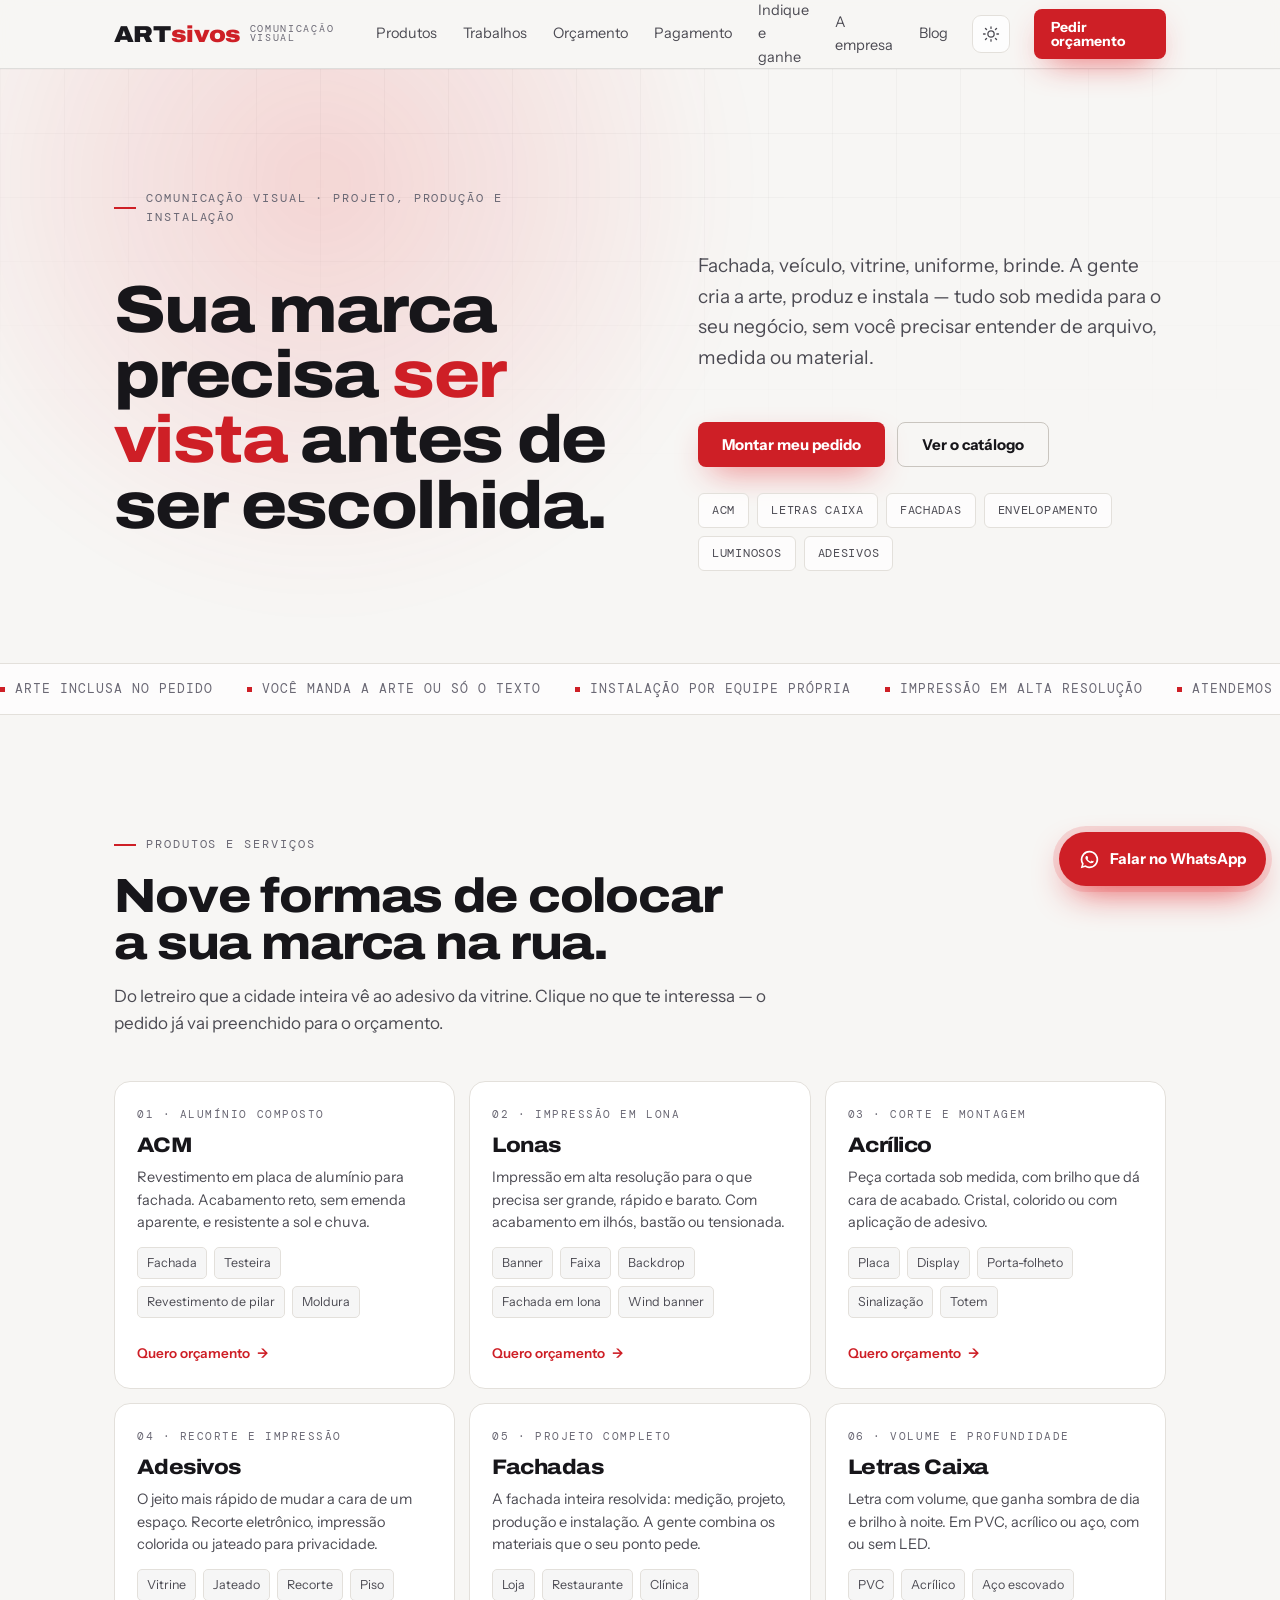
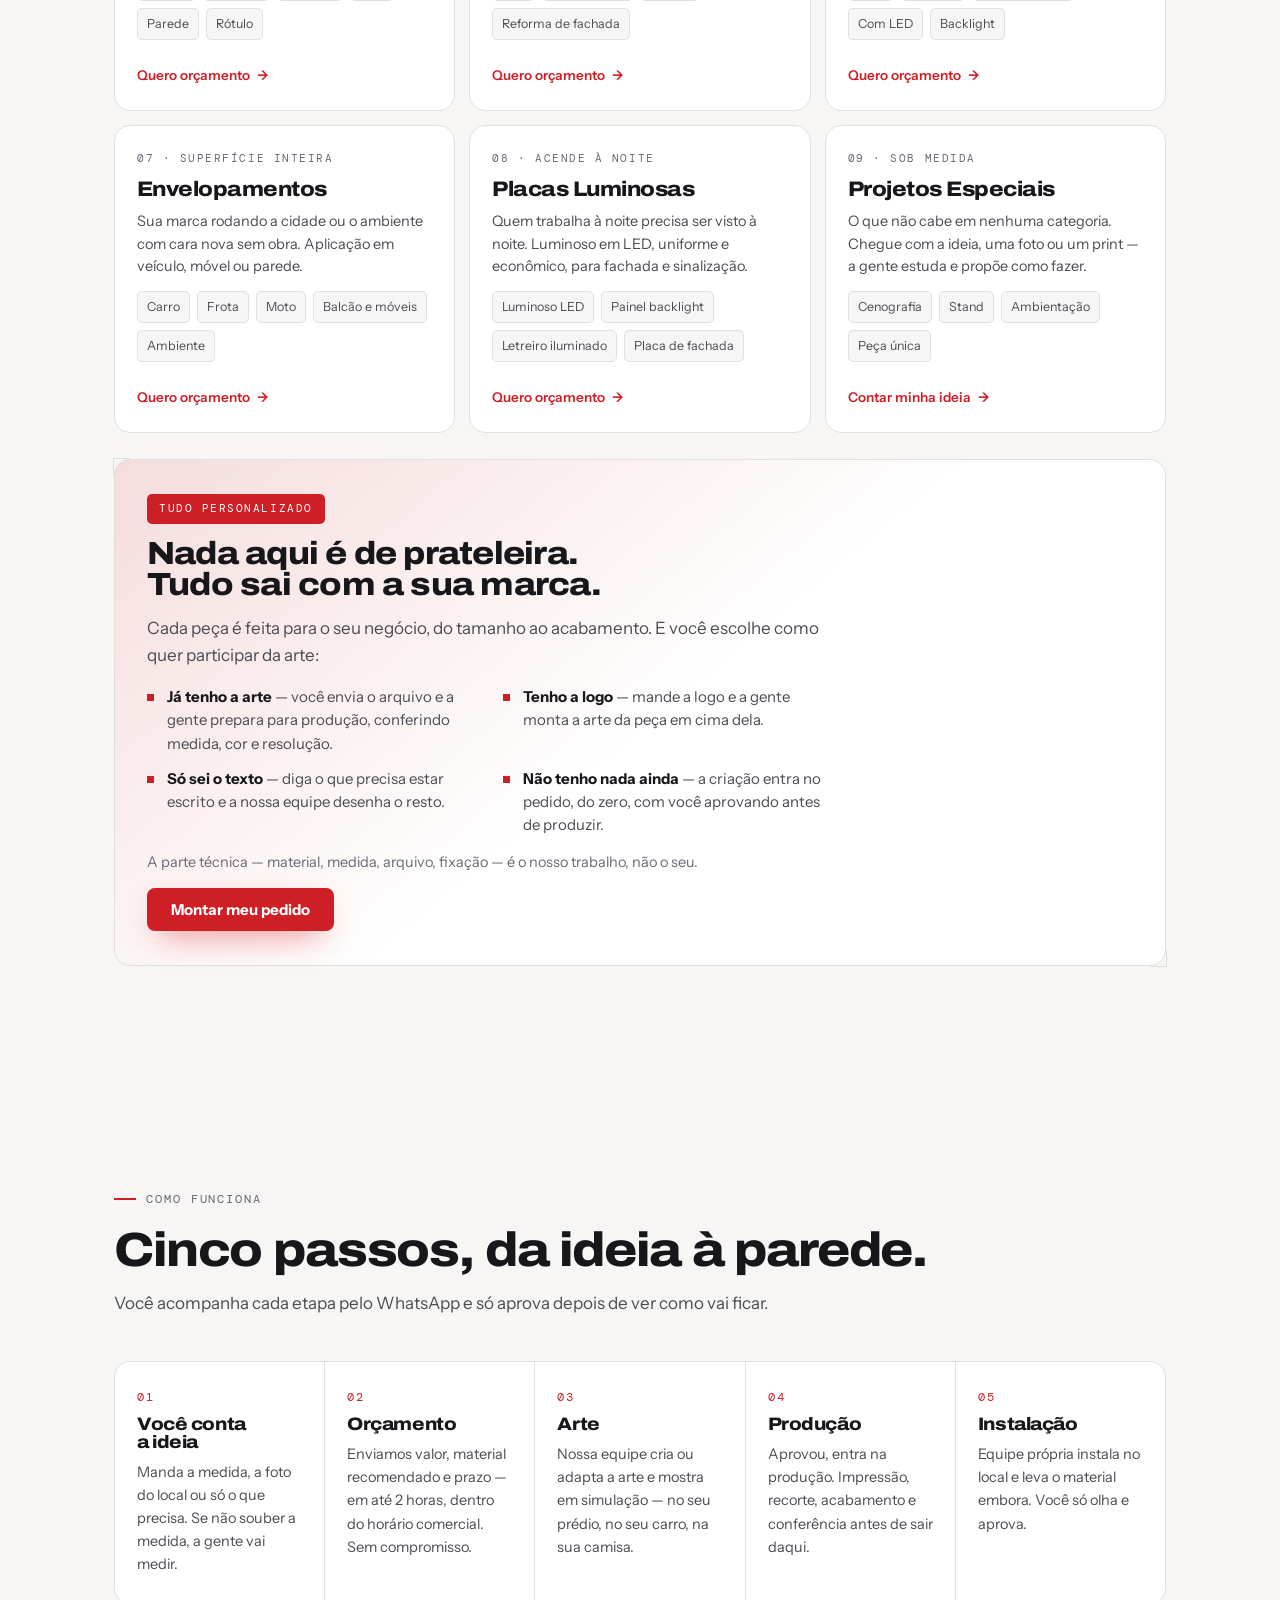
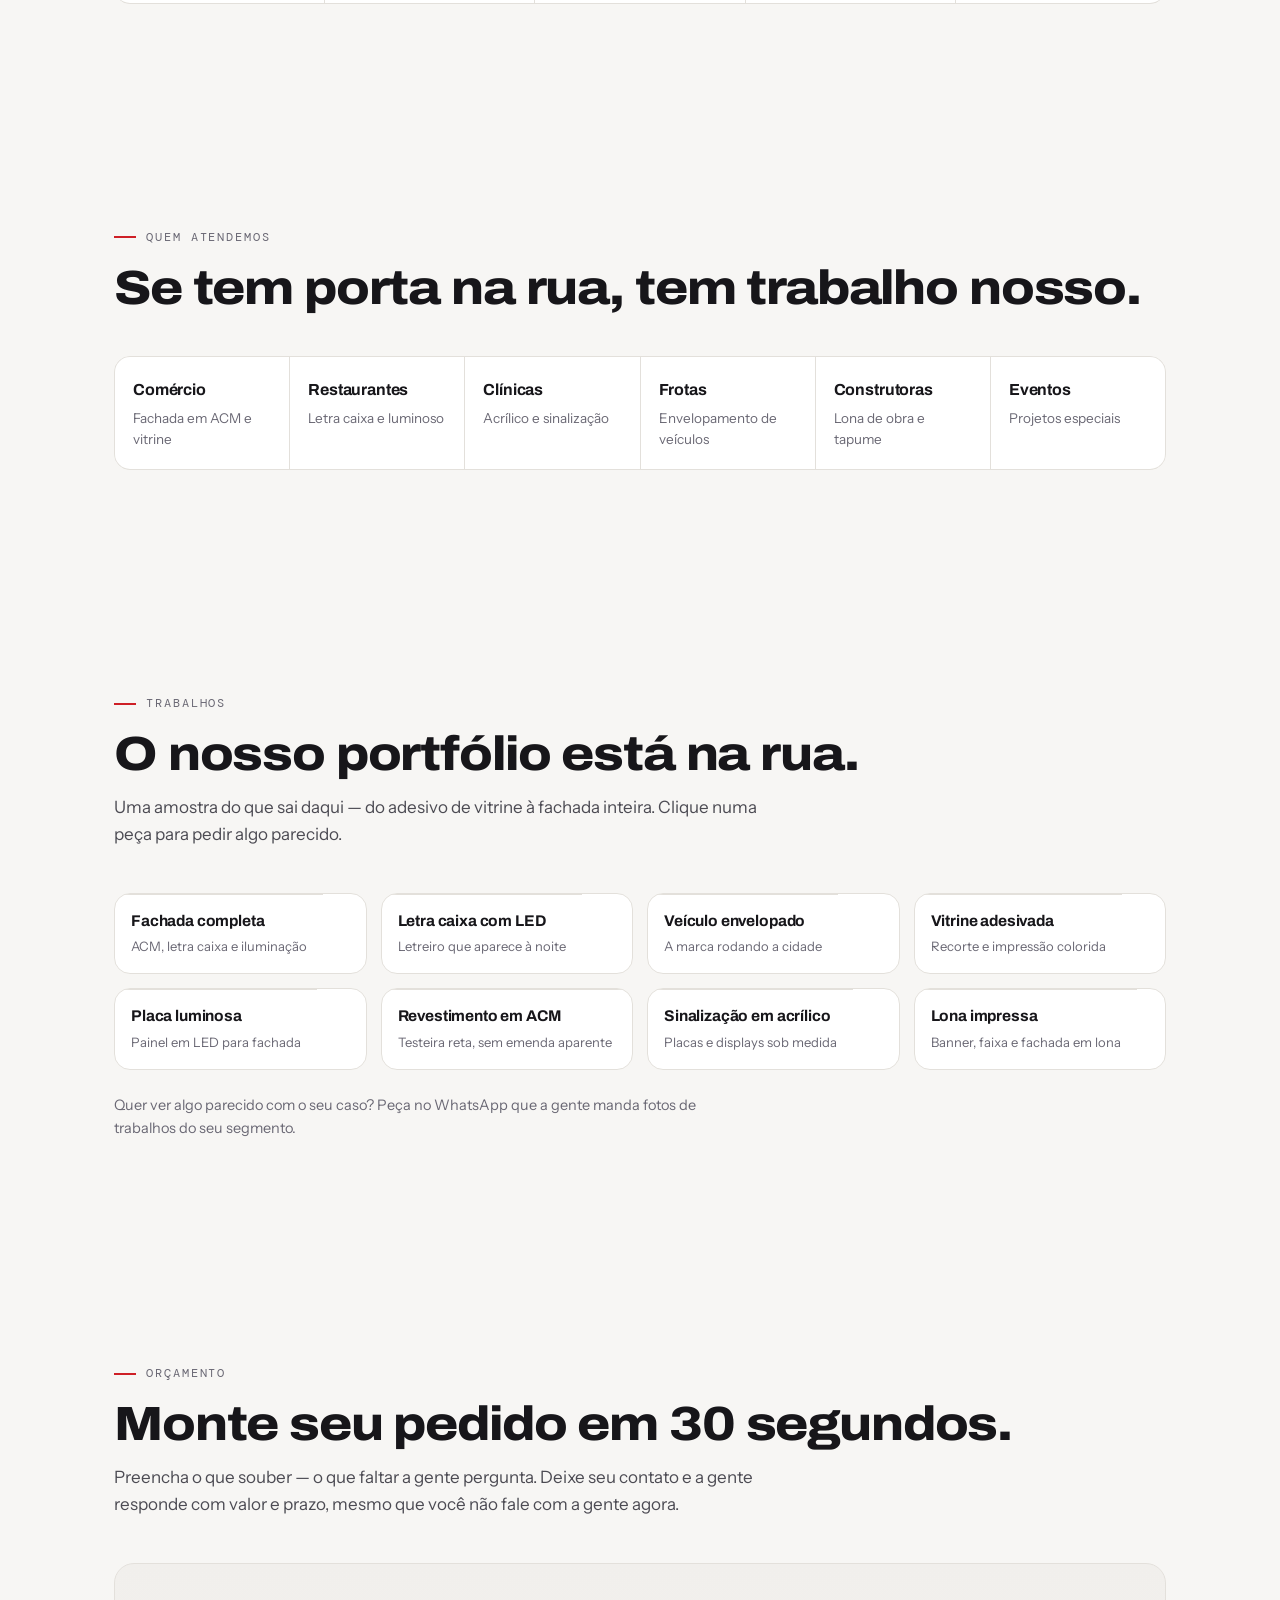
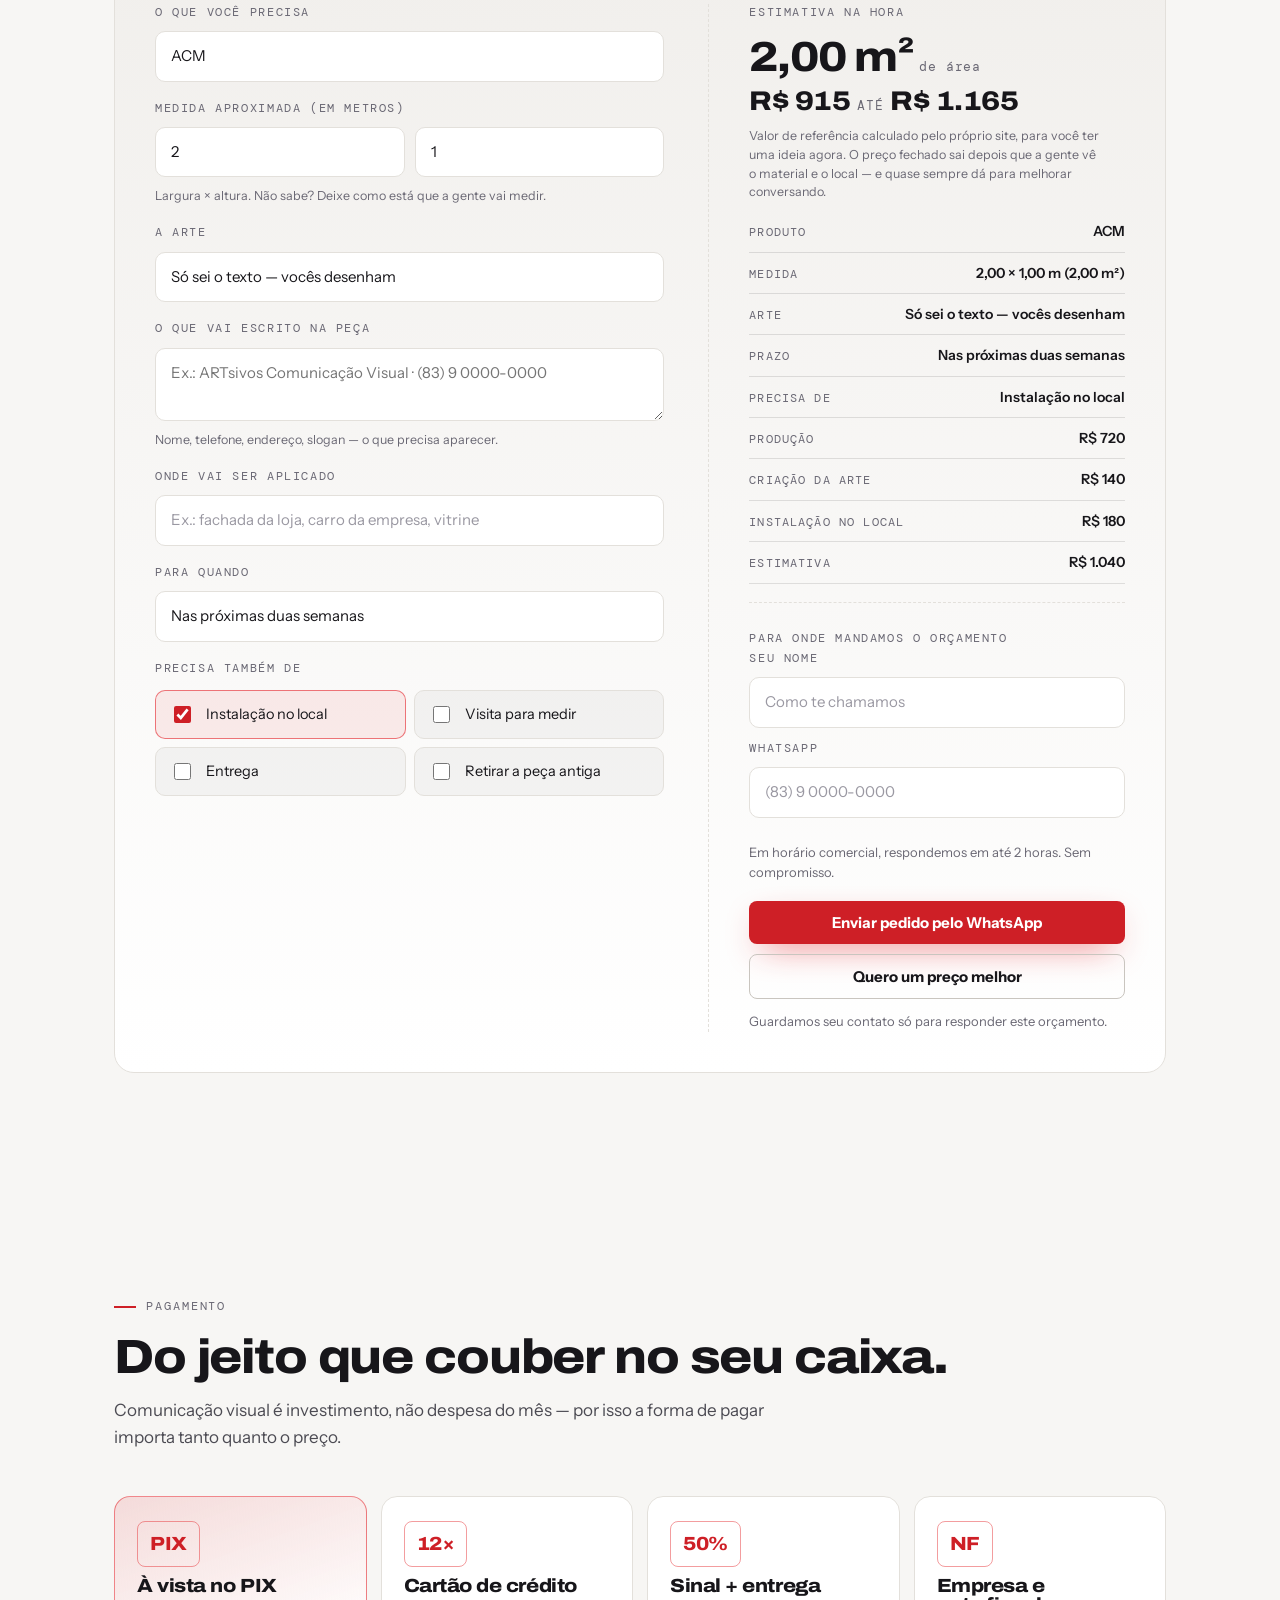
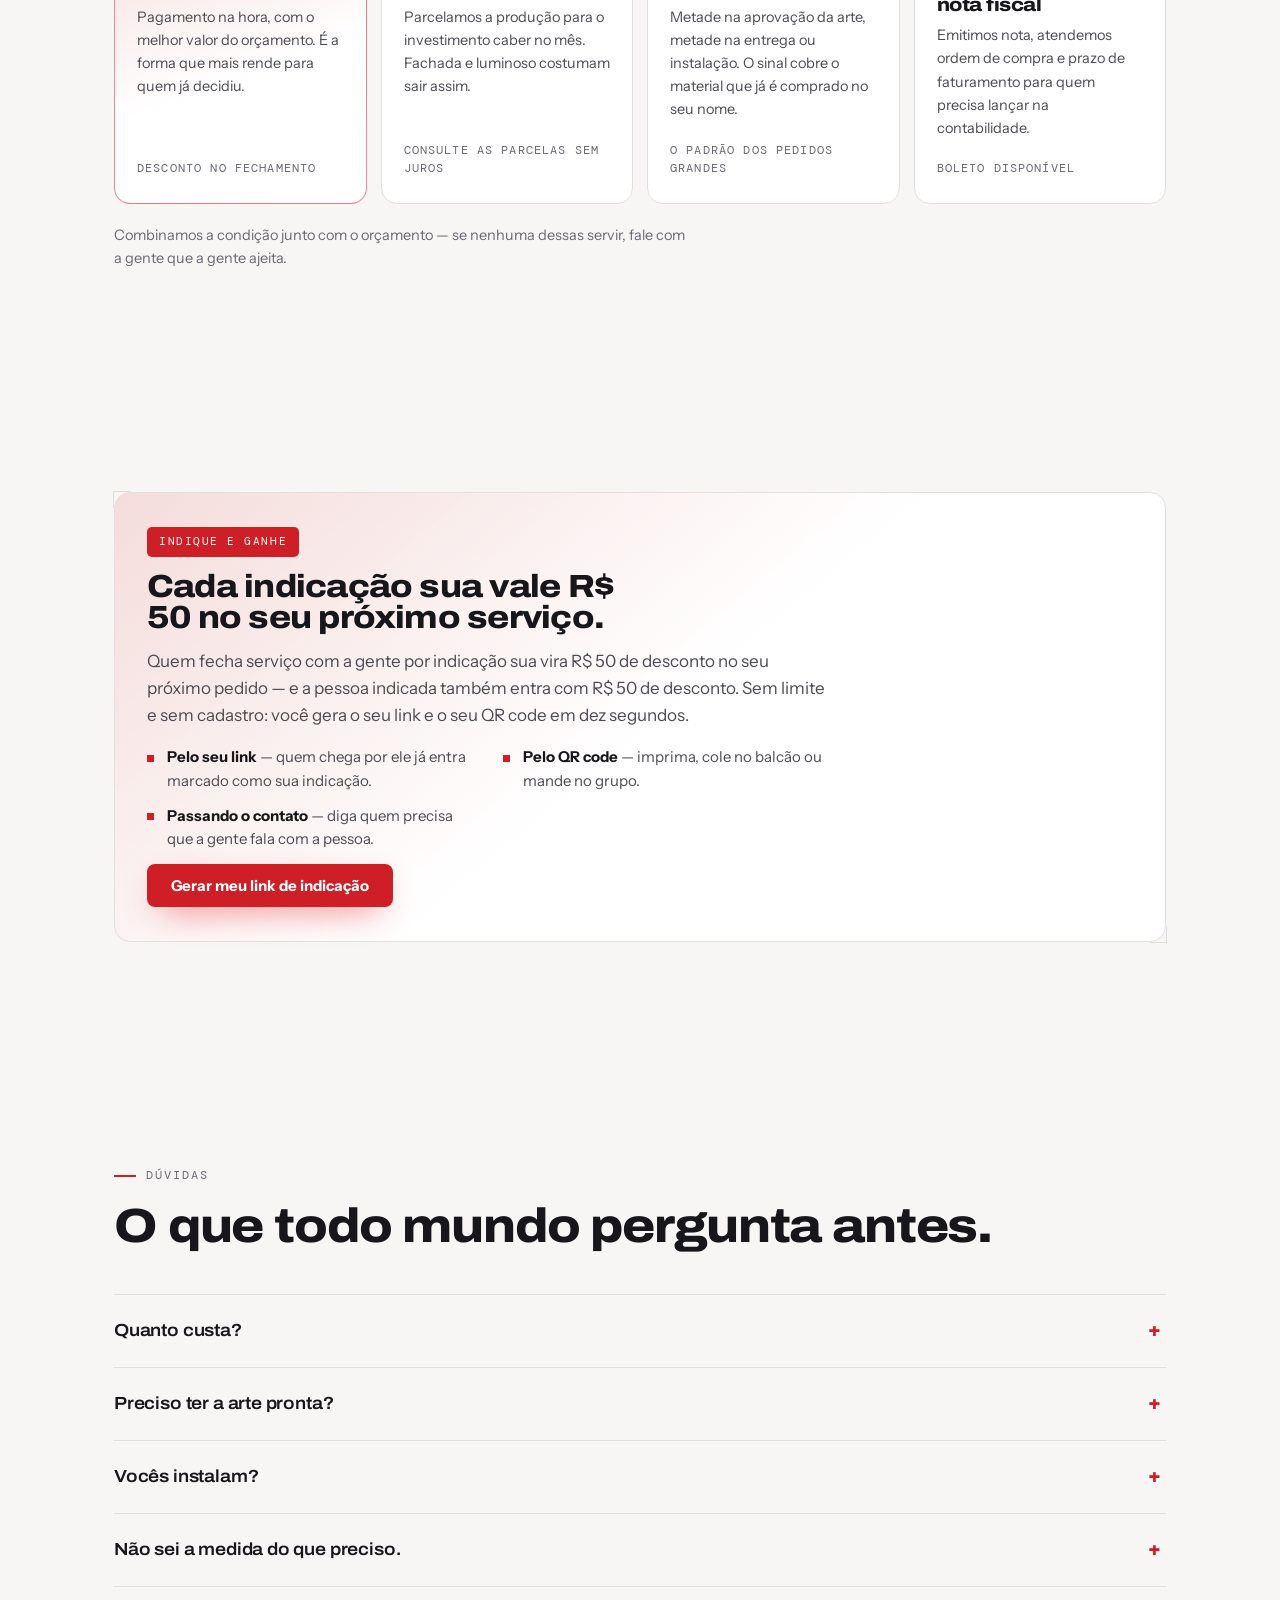
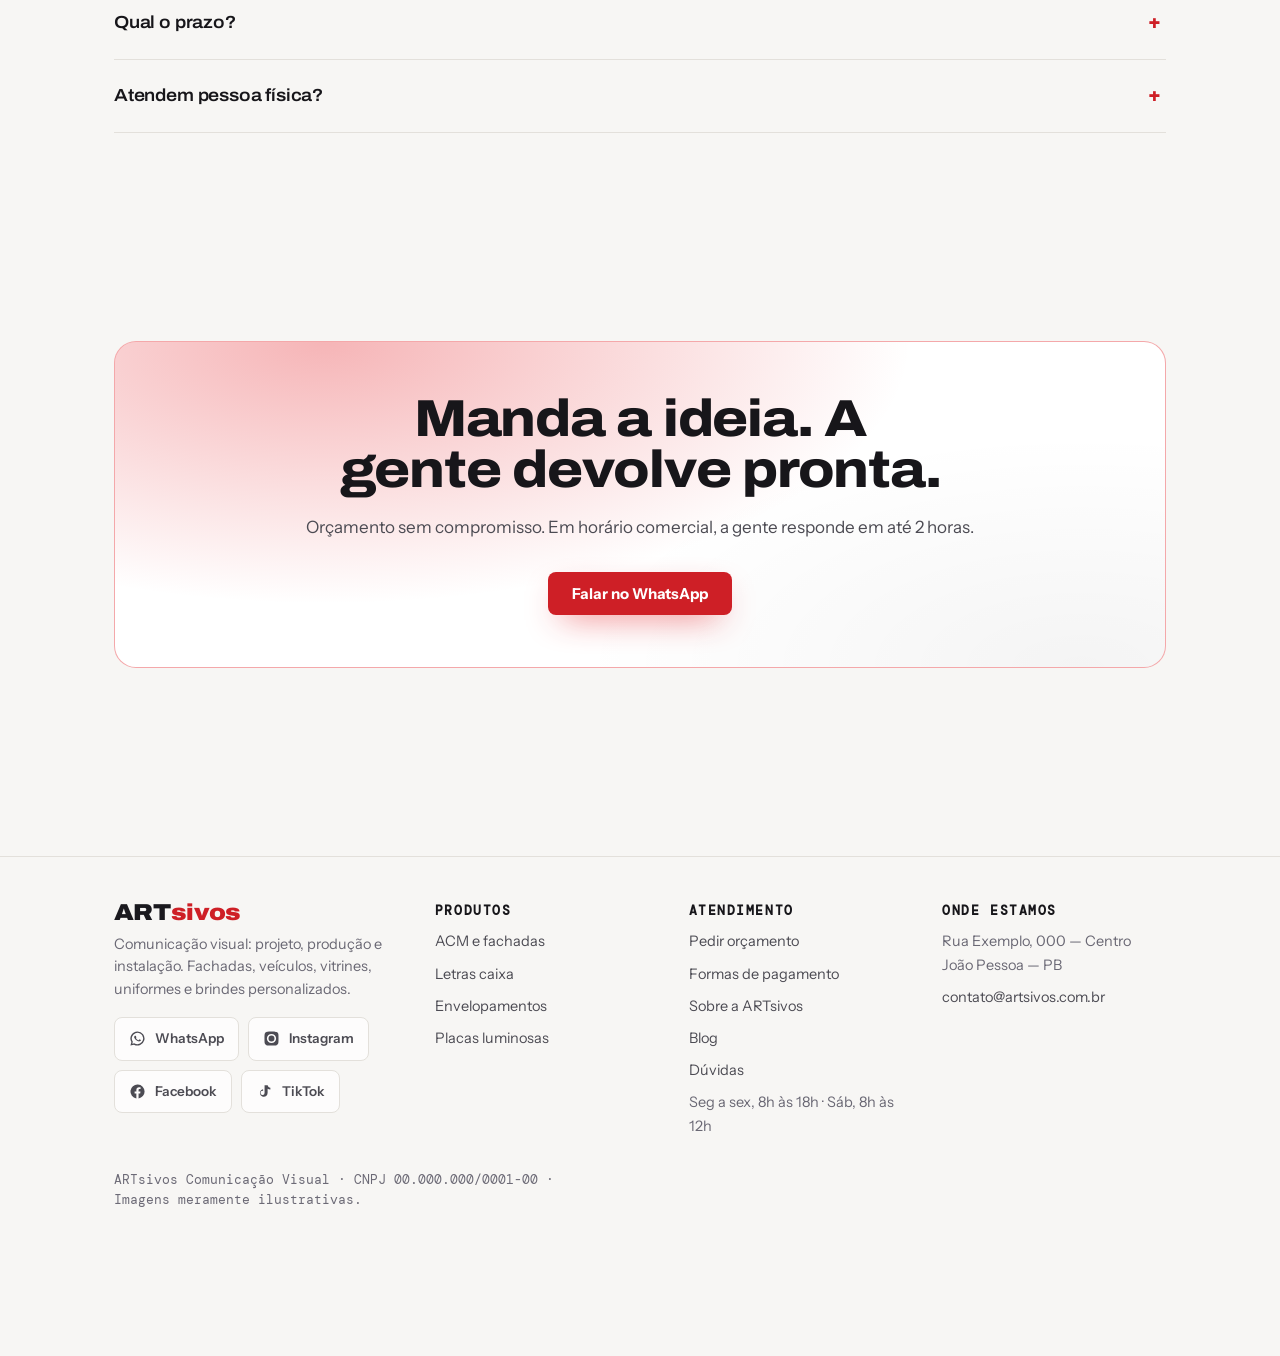
==== commit 48d241c0: "feat(artsivos): grava os orcamentos e mostra no painel O site grava cada pedido em artsivos_orcament" ====
--- a/artsivo/index.html
+++ b/artsivo/index.html
@@ -753,6 +753,58 @@
     if(d.avaliacoes && d.avaliacoes.length) montarAvaliacoes(d.avaliacoes);
   });
 
+  /* -------------------------------------------------------------------
+     GUARDAR O ORÇAMENTO
+     Grava o pedido antes de a pessoa sair para o WhatsApp. É o que permite
+     recuperar quem preencheu e não mandou a mensagem — até aqui esse
+     contato evaporava.
+
+     Sem SDK, como o resto do site: uma chamada REST. Se falhar, falha em
+     silêncio — o pedido vai para o WhatsApp do mesmo jeito. O site nunca
+     deixa de funcionar por causa disto.
+
+     `keepalive` existe porque a página está saindo no mesmo instante: sem
+     ele o navegador cancela a requisição no meio.
+     ------------------------------------------------------------------- */
+  function guardarOrcamento(){
+    if(typeof fetch !== 'function') return;
+
+    var PROJETO = 'finpay-134b0';
+    var CHAVE   = 'AIzaSyDHsfm8CPaaJE7_Kf0MMrIK8i39W5ekGhg';
+    var base    = 'projects/' + PROJETO + '/databases/(default)/documents';
+    var id      = 'orc-' + Date.now().toString(36) + '-' + Math.random().toString(36).slice(2, 8);
+
+    var est = estimar();
+    var resumo = pedido().map(function(l){ return l[0] + ': ' + l[1]; }).join(' | ');
+
+    function txt(v, max){ return {stringValue: String(v == null ? '' : v).slice(0, max)}; }
+
+    try{
+      fetch('https://firestore.googleapis.com/v1/' + base + ':commit?key=' + CHAVE, {
+        method: 'POST',
+        keepalive: true,
+        headers: {'Content-Type': 'application/json'},
+        body: JSON.stringify({writes: [{
+          update: {
+            name: base + '/artsivos_orcamentos/' + id,
+            fields: {
+              nome:     txt(nome.value.trim(), 80),
+              whatsapp: txt(fone.value.trim(), 25),
+              produto:  txt(prod.value, 60),
+              pedido:   txt(resumo, 2000),
+              valor:    txt(est ? brl(est.total) : 'Sob consulta', 40),
+              origem:   txt('site artsivos', 40)
+            }
+          },
+          /* a data é a do servidor, não a do aparelho de quem preencheu:
+             a regra de segurança exige isso justamente para ninguém
+             cadastrar pedido com data inventada */
+          updateTransforms: [{fieldPath: 'criadoEm', setToServerValue: 'REQUEST_TIME'}]
+        }]})
+      })['catch'](function(){});
+    }catch(e){}
+  }
+
   /* o contato é pedido antes de sair: assim dá para retomar quem não fecha na hora */
   [wa, melhor].forEach(function(botao){ botao.addEventListener('click', function(e){
     var faltaNome = !nome.value.trim(), faltaFone = nome.value.trim() && fone.value.replace(/\D/g,'').length < 10;
@@ -766,6 +818,8 @@
       return;
     }
     aviso.hidden = true;
+
+    guardarOrcamento();
 
     var LEAD_ENDPOINT = endpoint();
     if(LEAD_ENDPOINT){
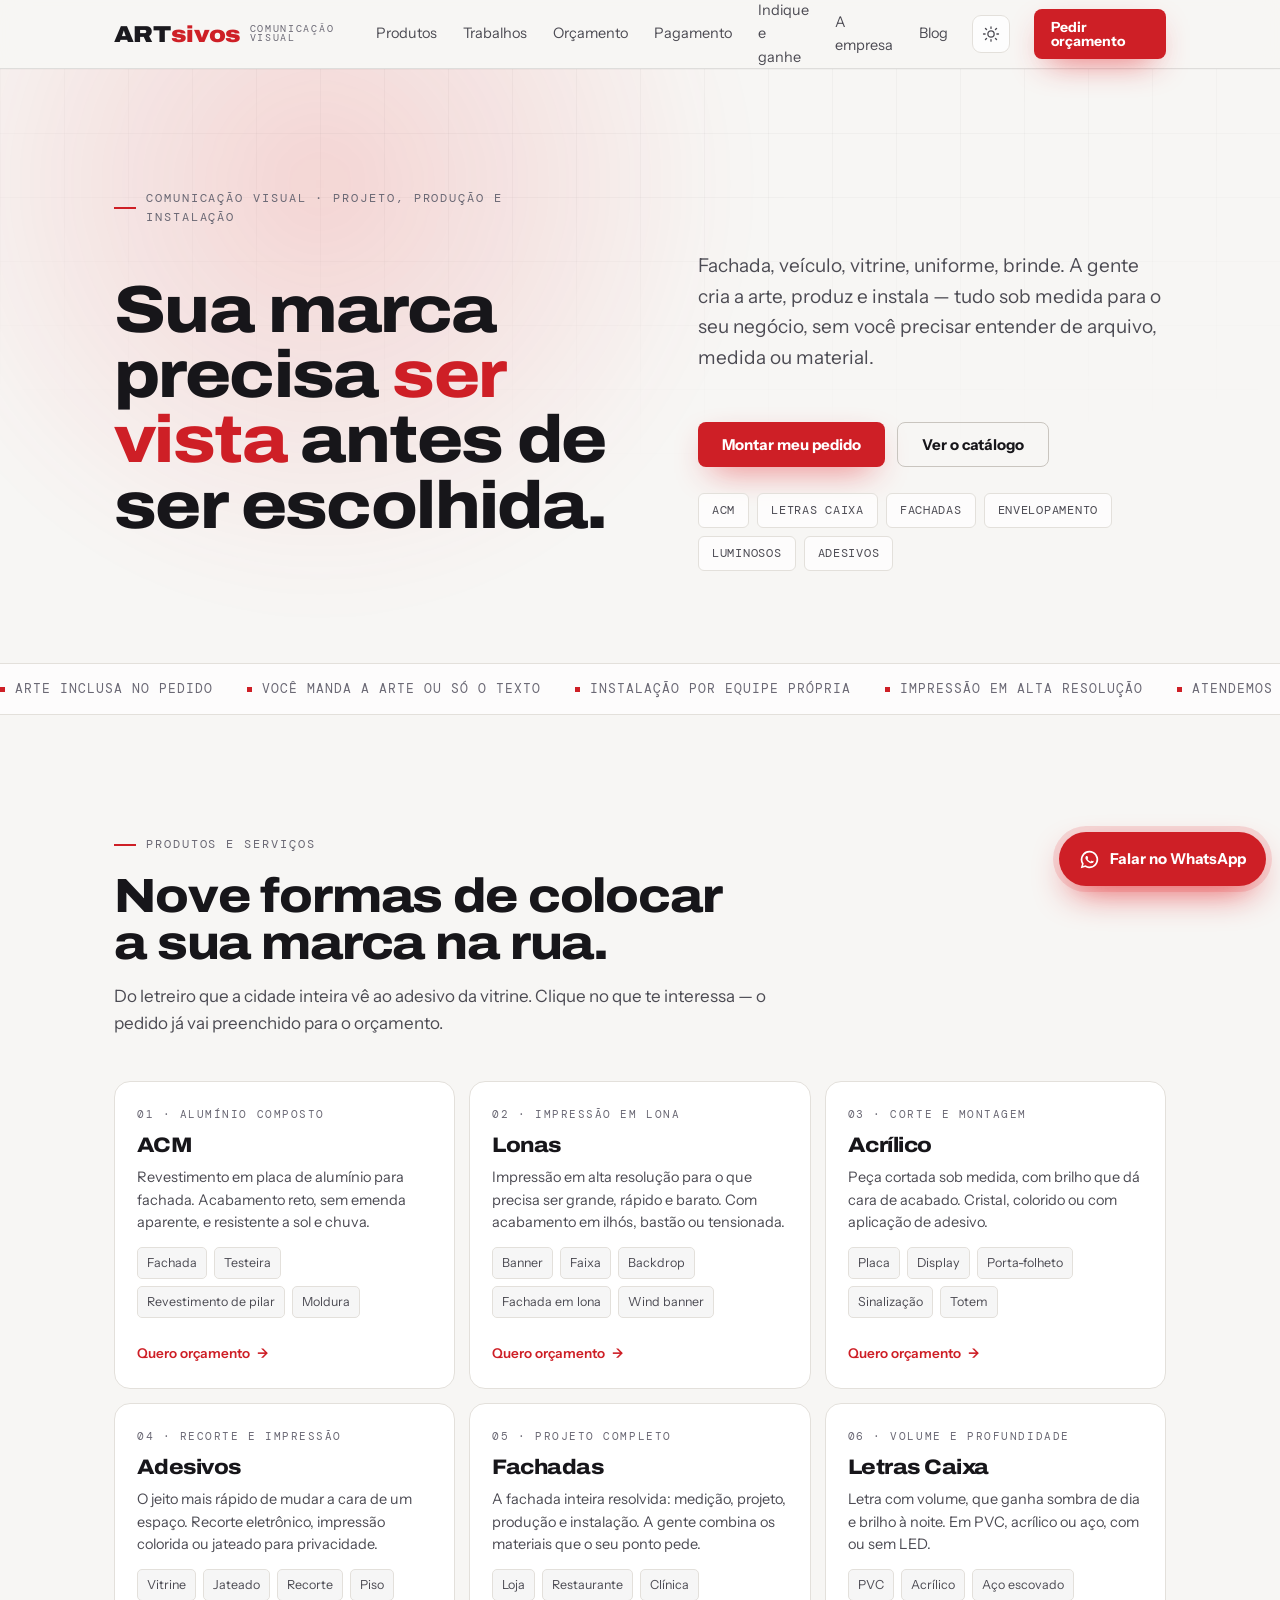
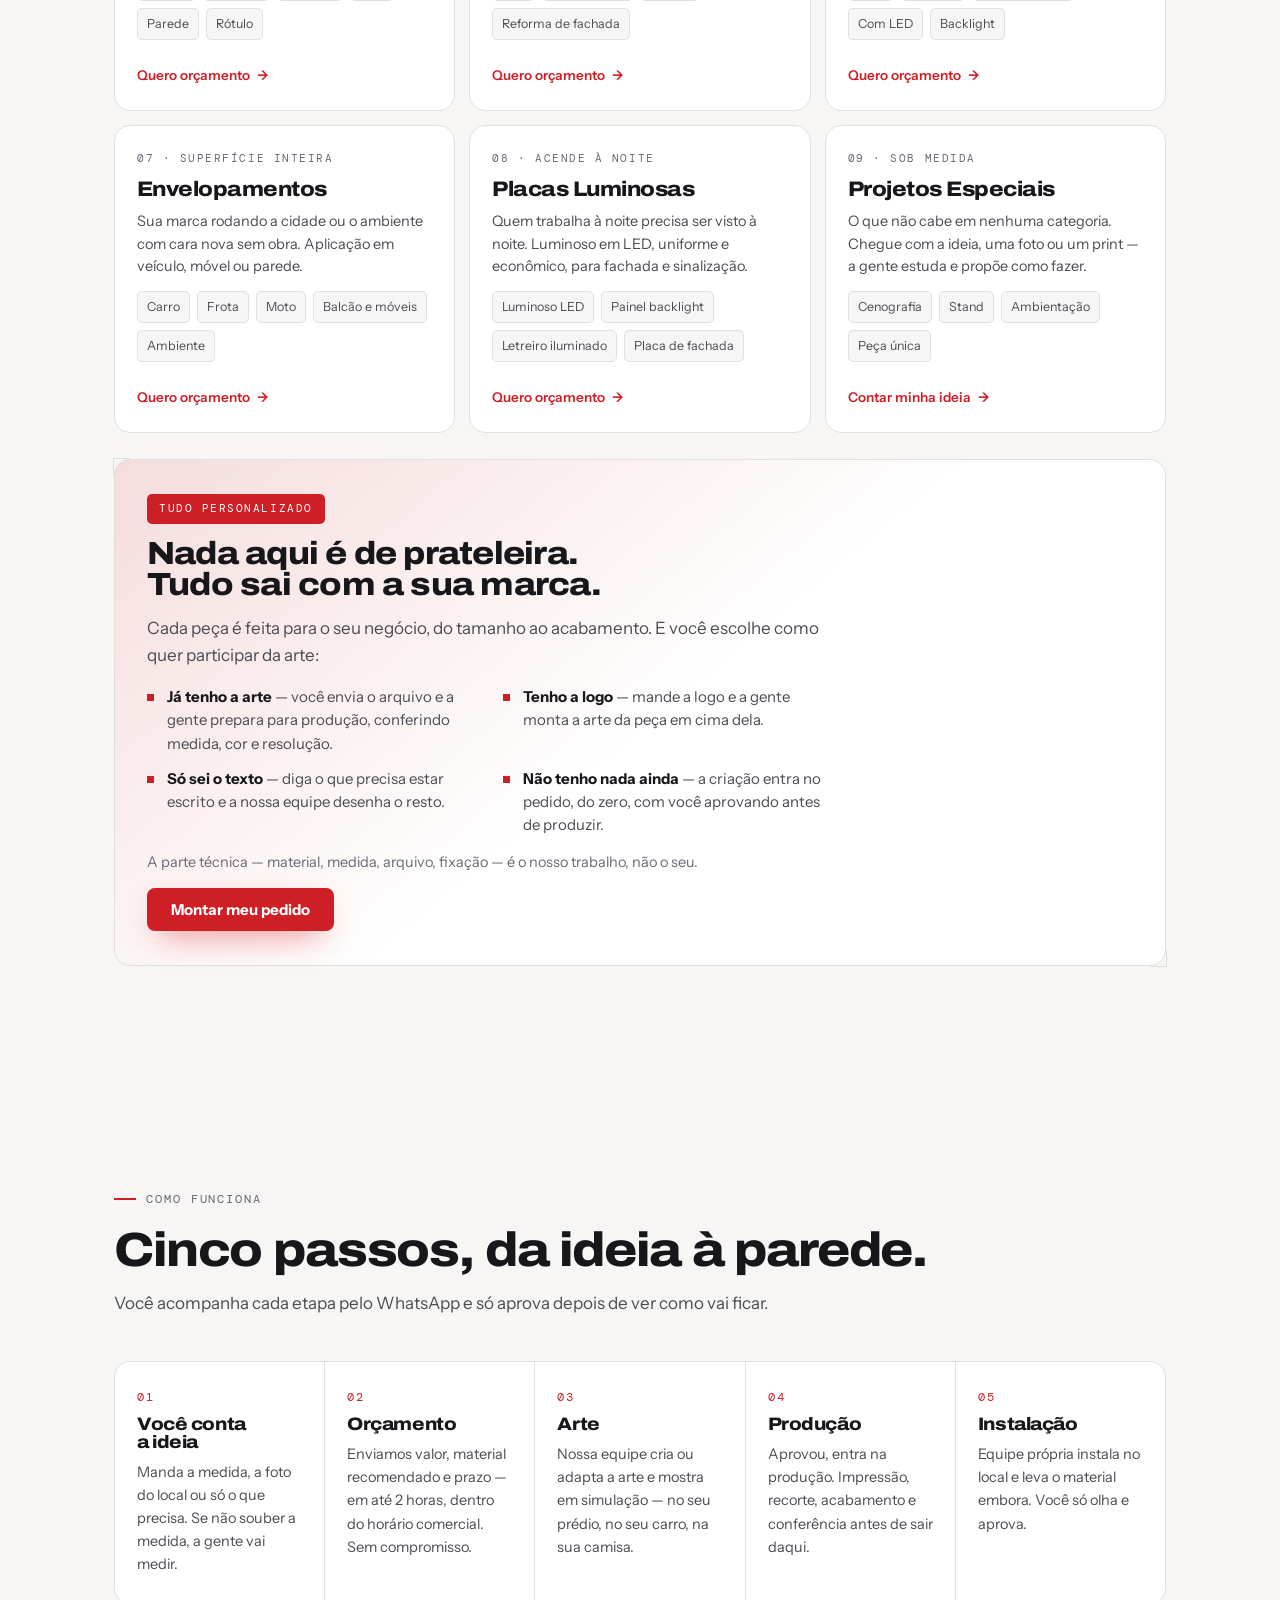
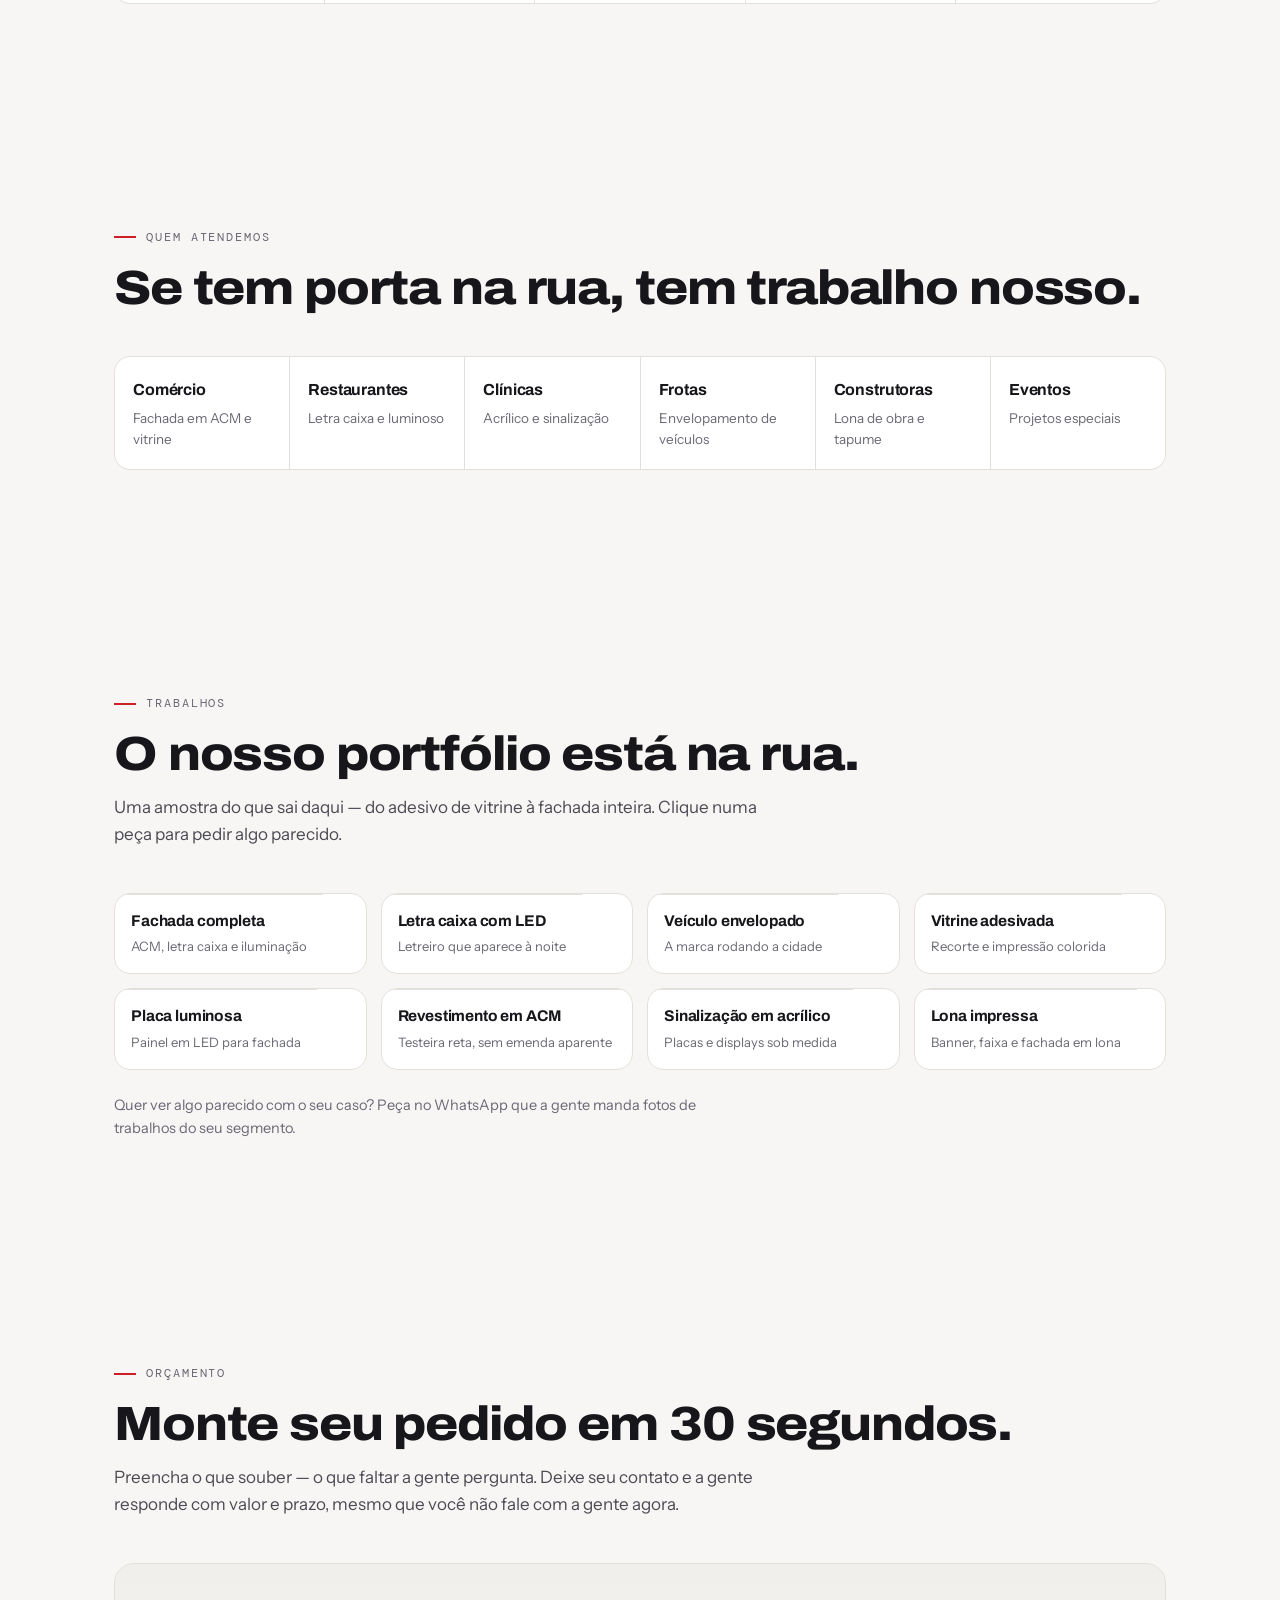
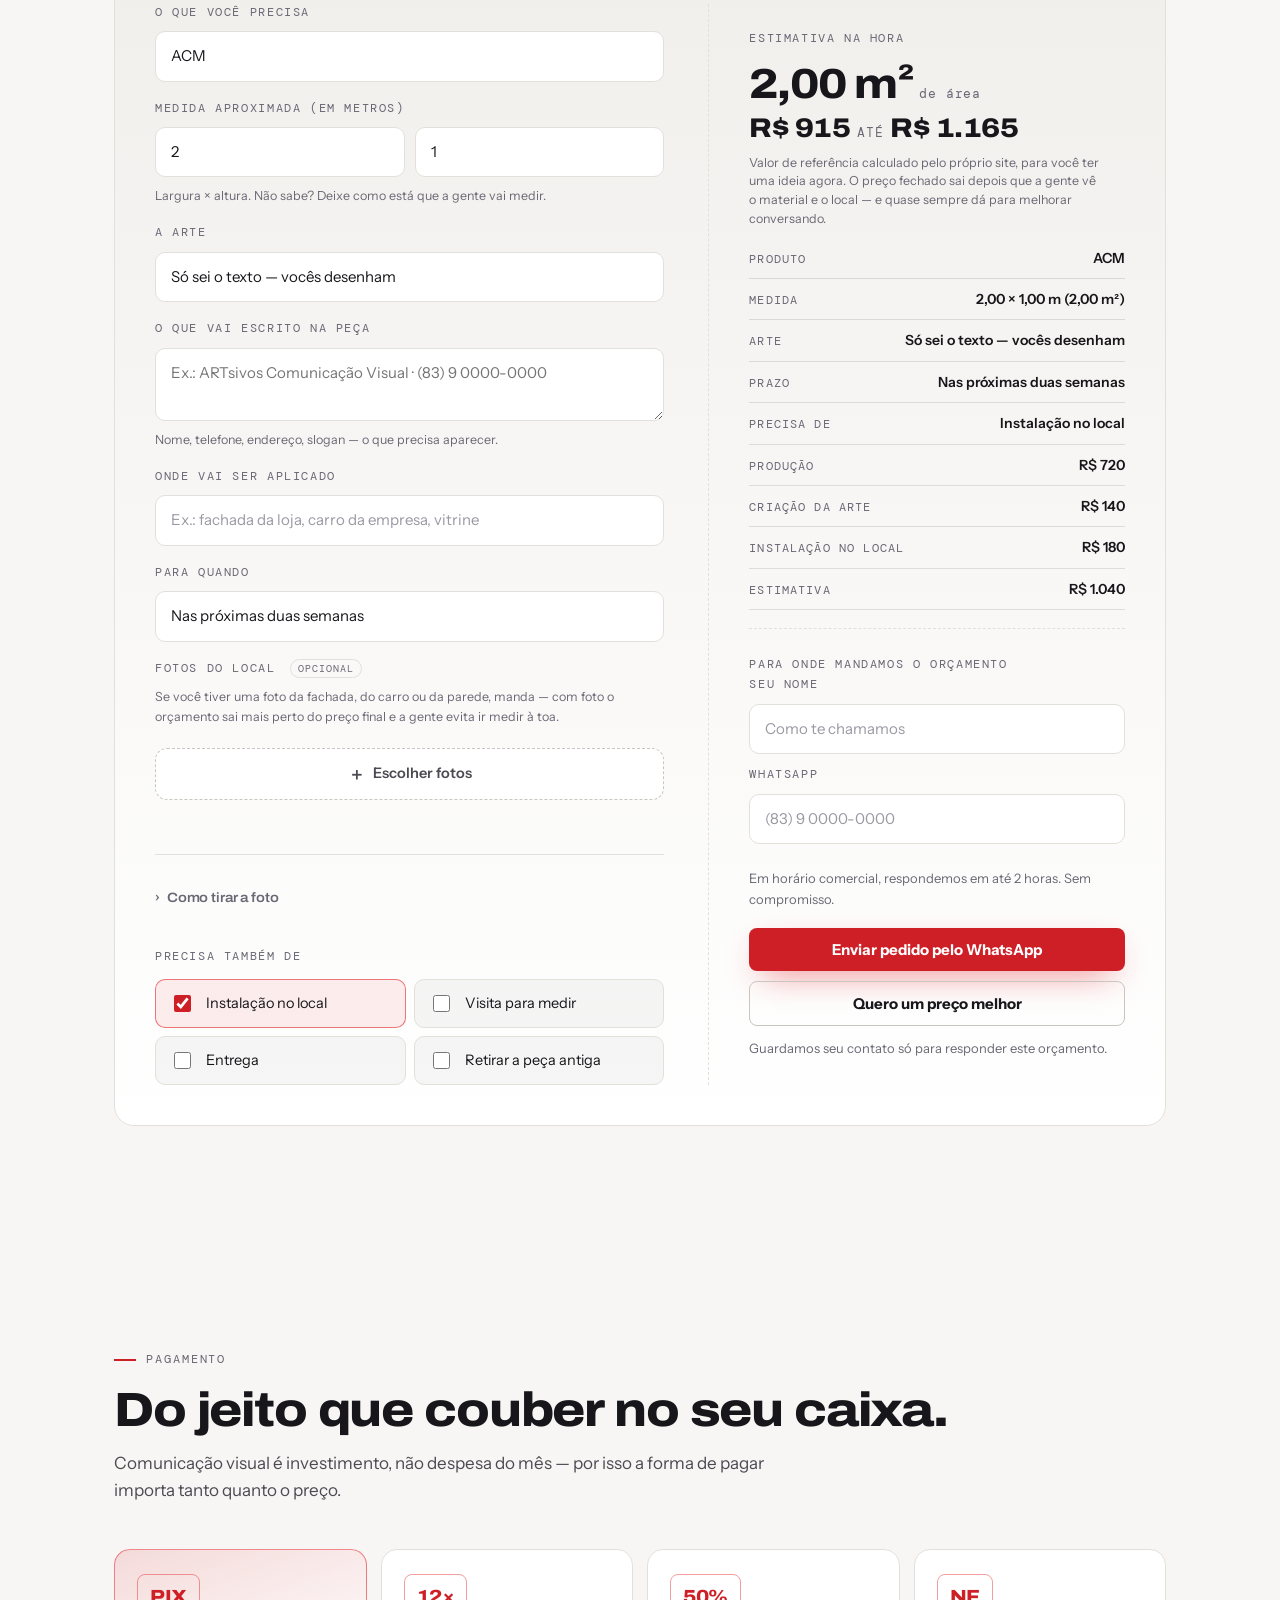
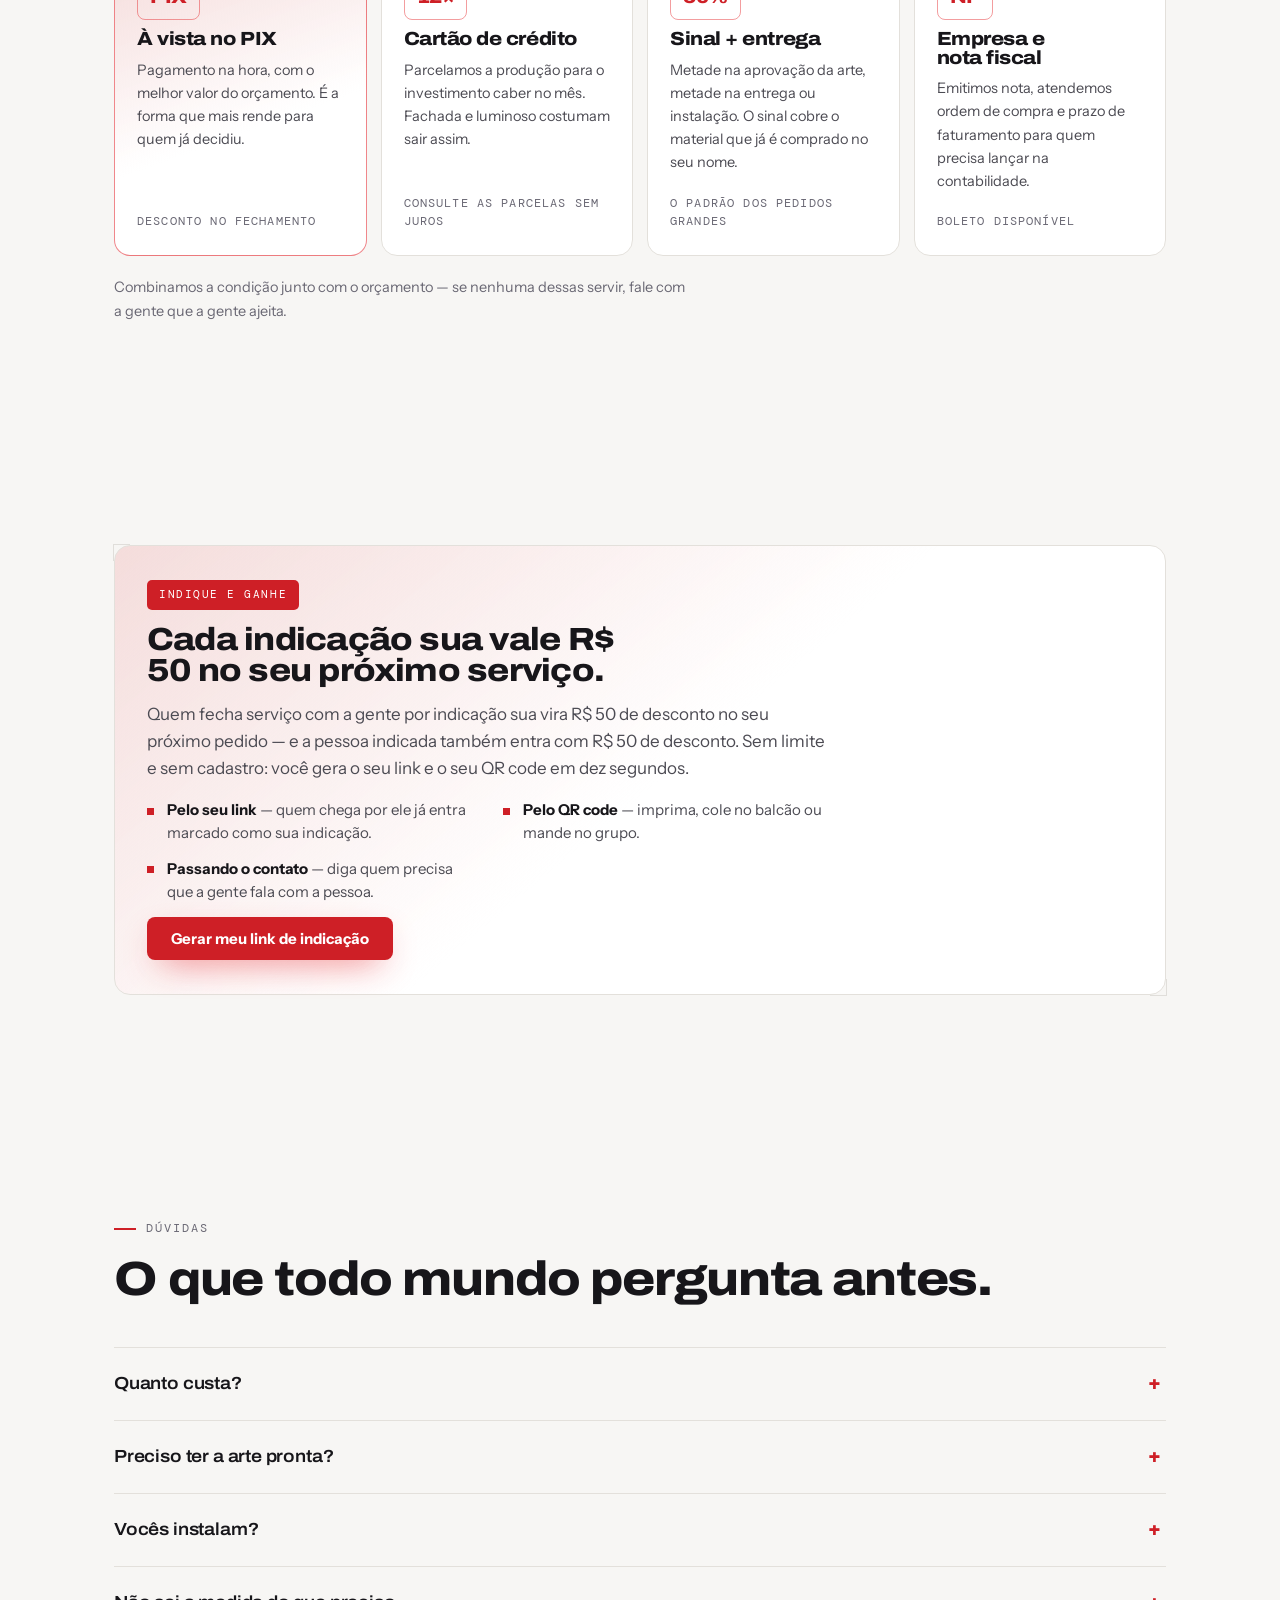
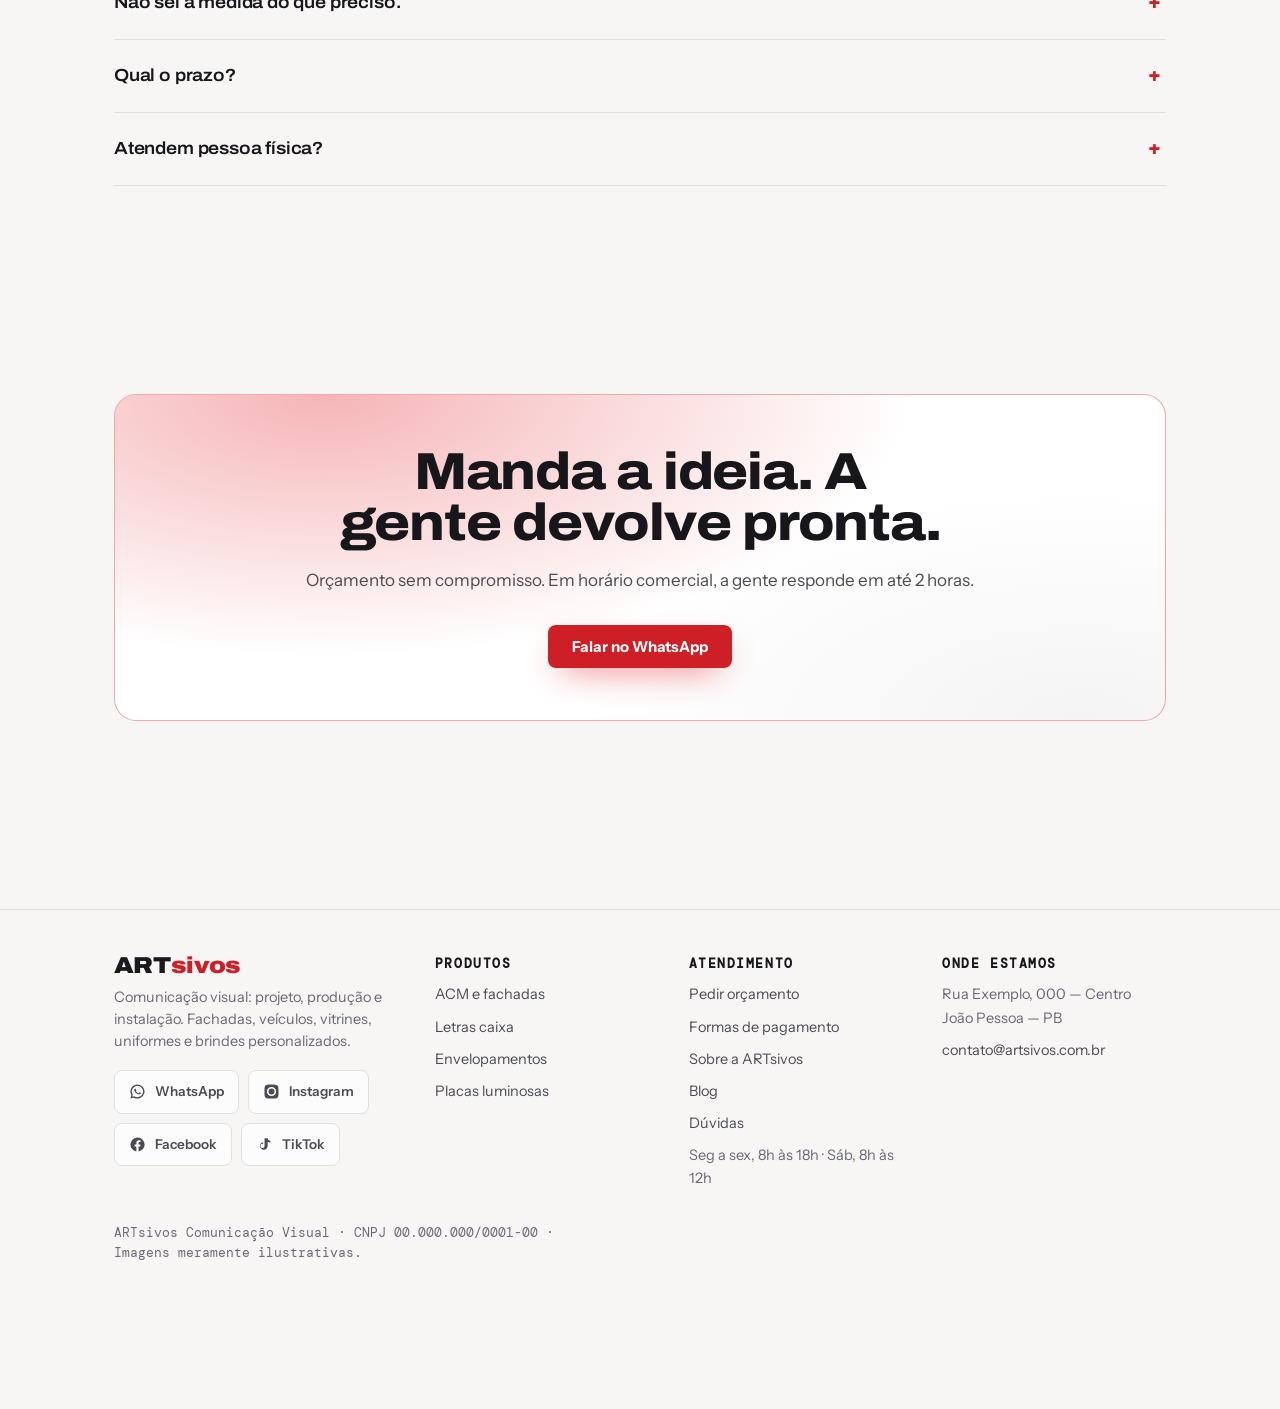
==== commit 695ea46b: "feat(artsivos): fotos do local no orcamento e preco da visita O cliente pode anexar ate 6 fotos, enc" ====
--- a/artsivo/index.html
+++ b/artsivo/index.html
@@ -315,6 +315,21 @@
             <option>Esta semana</option>
             <option>É urgente</option>
           </select>
+        </div>
+
+        <div class="calc-field" id="wrap-fotos">
+          <label for="f-fotos">Fotos do local <span class="opc">opcional</span></label>
+          <p class="dica">Se você tiver uma foto da fachada, do carro ou da parede, manda — com foto o orçamento sai mais perto do preço final e a gente evita ir medir à toa.</p>
+
+          <button class="btn-foto" type="button" id="btn-fotos">Escolher fotos</button>
+          <input id="f-fotos" type="file" accept="image/*" multiple hidden>
+          <div class="fotos-escolhidas" id="fotos-escolhidas"></div>
+          <p class="foto-estado" id="foto-estado"></p>
+
+          <details class="como-foto">
+            <summary>Como tirar a foto</summary>
+            <ul id="foto-dicas"></ul>
+          </details>
         </div>
 
         <fieldset>
@@ -518,6 +533,8 @@
   var ARTE   = [0, 90, 140, 200];       /* na ordem do select de arte */
   var PRESSA = {'Esta semana':.10, 'É urgente':.25};
   var ENTREGA = 50, RETIRADA = 140, MARGEM = .12;
+  /* 0 = visita de graça, que é como estava antes de existir esse campo */
+  var VISITA = 0;
 
   /* Onde os contatos são guardados: definido uma única vez em radar.js (LEAD_ENDPOINT).
      Enquanto estiver vazio, o pedido só vira mensagem de WhatsApp — nada fica
@@ -589,7 +606,8 @@
       if(rot === 'Instalação no local') v = base * t.inst;
       else if(rot === 'Entrega') v = ENTREGA;
       else if(rot === 'Retirada da peça antiga') v = RETIRADA;
-      else return;                       /* visita para medir não custa */
+      else if(rot === 'Visita para medir'){ if(!VISITA) return; v = VISITA; }
+      else return;
       total += v; itens.push([rot, v]);
     });
 
@@ -734,6 +752,7 @@
       if(p.PRESSA)  PRESSA  = p.PRESSA;
       if(typeof p.ENTREGA  === 'number') ENTREGA  = p.ENTREGA;
       if(typeof p.RETIRADA === 'number') RETIRADA = p.RETIRADA;
+      if(typeof p.VISITA   === 'number') VISITA   = p.VISITA;
       if(typeof p.MARGEM   === 'number') MARGEM   = p.MARGEM;
     }
     /* produto desligado sai do orçamento automático e vira Projetos Especiais */
@@ -751,7 +770,142 @@
     update();
 
     if(d.avaliacoes && d.avaliacoes.length) montarAvaliacoes(d.avaliacoes);
+
+    /* orientações da foto, escritas no painel */
+    if(d.fotoDicas && d.fotoDicas.length) pintarDicas(d.fotoDicas);
   });
+
+  /* -------------------------------------------------------------------
+     FOTOS DO LOCAL
+     Opcional. A foto é escolhida, encolhida aqui mesmo no navegador e
+     mandada na hora — não no clique final. Dois motivos: a pessoa vê que
+     deu certo, e o envio não corre contra a saída da página para o
+     WhatsApp, que cancelaria o upload no meio.
+
+     Se der qualquer errado, o orçamento continua funcionando sem foto.
+     ------------------------------------------------------------------- */
+  var DICAS_PADRAO = [
+    'De frente, com o local inteiro dentro da foto — nada cortado.',
+    'De dia, com o sol atrás de você, não na sua frente.',
+    'Se for fachada, dê uns passos para trás e pegue a largura toda.',
+    'Uma foto de perto do lugar exato onde a peça vai, se souber.',
+    'Se já tem alguma coisa instalada, fotografe também — ajuda a orçar a retirada.'
+  ];
+  var FOTOS = [];                /* endereços já enviados */
+  var MAX_FOTOS = 6;
+
+  function pintarDicas(lista){
+    var ul = document.getElementById('foto-dicas');
+    if(!ul) return;
+    ul.innerHTML = (lista && lista.length ? lista : DICAS_PADRAO)
+      .map(function(d){ return '<li>' + esc(d) + '</li>'; }).join('');
+  }
+  pintarDicas(DICAS_PADRAO);
+
+  function estadoFoto(txt, ruim){
+    var e = document.getElementById('foto-estado');
+    e.textContent = txt || '';
+    e.className = 'foto-estado' + (ruim ? ' ruim' : '');
+  }
+
+  /* encolhe antes de subir: foto de celular tem 4 MB, e quem está pedindo
+     orçamento na rua costuma estar no 4G */
+  function encolher(file){
+    return createImageBitmap(file).then(function(bm){
+      var escala = Math.min(1, 1400 / bm.width);
+      var w = Math.round(bm.width * escala), h = Math.round(bm.height * escala);
+      var cv = document.createElement('canvas');
+      cv.width = w; cv.height = h;
+      cv.getContext('2d').drawImage(bm, 0, 0, w, h);
+      var tipo = cv.toDataURL('image/webp').indexOf('image/webp') === 5 ? 'image/webp' : 'image/jpeg';
+      return new Promise(function(ok){
+        (function tentar(fila){
+          var q = fila.shift();
+          cv.toBlob(function(b){
+            if(!b) return ok(null);
+            if(b.size <= 220 * 1024 || !fila.length) ok({blob: b, tipo: tipo});
+            else tentar(fila);
+          }, tipo, q);
+        })([.8, .68, .56, .44]);
+      });
+    });
+  }
+
+  function subirFoto(item){
+    var BUCKET = 'finpay-134b0.firebasestorage.app';
+    var caminho = 'artsivos/orcamentos/' + Date.now() + '-' +
+                  Math.random().toString(36).slice(2, 8) +
+                  (item.tipo === 'image/webp' ? '.webp' : '.jpg');
+
+    return fetch('https://firebasestorage.googleapis.com/v0/b/' + BUCKET +
+                 '/o?uploadType=media&name=' + encodeURIComponent(caminho), {
+      method: 'POST',
+      headers: {'Content-Type': item.tipo},
+      body: item.blob
+    }).then(function(r){
+      if(!r.ok) throw new Error('upload');
+      return r.json();
+    }).then(function(meta){
+      var token = (meta.downloadTokens || '').split(',')[0];
+      return 'https://firebasestorage.googleapis.com/v0/b/' + BUCKET + '/o/' +
+             encodeURIComponent(caminho) + '?alt=media&token=' + token;
+    });
+  }
+
+  function pintarFotos(){
+    var cx = document.getElementById('fotos-escolhidas');
+    cx.innerHTML = '';
+    FOTOS.forEach(function(url, i){
+      var d = document.createElement('div');
+      d.className = 'foto-mini';
+      d.innerHTML = '<img src="' + esc(url) + '" alt="Foto do local enviada por você">' +
+                    '<button class="tirar" type="button" title="Tirar esta foto">×</button>';
+      d.querySelector('.tirar').addEventListener('click', function(){
+        FOTOS.splice(i, 1);
+        pintarFotos();
+        estadoFoto(FOTOS.length ? FOTOS.length + ' foto(s)' : '');
+      });
+      cx.appendChild(d);
+    });
+  }
+
+  (function ligarFotos(){
+    var botao = document.getElementById('btn-fotos');
+    var campo = document.getElementById('f-fotos');
+    if(!botao || !campo || typeof fetch !== 'function' || typeof createImageBitmap !== 'function'){
+      if(document.getElementById('wrap-fotos')) document.getElementById('wrap-fotos').hidden = true;
+      return;
+    }
+
+    botao.addEventListener('click', function(){ campo.click(); });
+
+    campo.addEventListener('change', function(){
+      var arquivos = Array.prototype.slice.call(campo.files || []);
+      campo.value = '';
+      if(!arquivos.length) return;
+
+      var cabem = MAX_FOTOS - FOTOS.length;
+      if(cabem <= 0){ estadoFoto('Já são ' + MAX_FOTOS + ' fotos, que é o limite.', true); return; }
+      arquivos = arquivos.slice(0, cabem);
+
+      var feitas = 0;
+      estadoFoto('preparando ' + arquivos.length + ' foto(s)…');
+
+      arquivos.forEach(function(f){
+        encolher(f).then(function(item){
+          if(!item) throw new Error('imagem');
+          return subirFoto(item);
+        }).then(function(url){
+          FOTOS.push(url);
+          feitas++;
+          pintarFotos();
+          estadoFoto(FOTOS.length + ' foto(s) enviada(s)');
+        })['catch'](function(){
+          estadoFoto('Uma foto não subiu. Pode mandar depois no WhatsApp — o orçamento segue normal.', true);
+        });
+      });
+    });
+  })();
 
   /* -------------------------------------------------------------------
      GUARDAR O ORÇAMENTO
@@ -793,7 +947,10 @@
               produto:  txt(prod.value, 60),
               pedido:   txt(resumo, 2000),
               valor:    txt(est ? brl(est.total) : 'Sob consulta', 40),
-              origem:   txt('site artsivos', 40)
+              origem:   txt('site artsivos', 40),
+              fotos:    {arrayValue: {values: FOTOS.slice(0, 6).map(function(u){
+                          return {stringValue: String(u).slice(0, 500)};
+                        })}}
             }
           },
           /* a data é a do servidor, não a do aparelho de quem preencheu:
--- a/artsivo/estilo.css
+++ b/artsivo/estilo.css
@@ -588,3 +588,36 @@
 .avals-nota{margin-top:20px;font-size:14.5px;color:var(--ink-mute);max-width:58ch}
 @media (min-width:700px){ .avals{grid-template-columns:repeat(2,1fr)} }
 @media (min-width:1000px){ .avals{grid-template-columns:repeat(3,1fr)} }
+
+
+/* ---------- FOTOS DO LOCAL (no orçamento) ----------
+   Opcional de propósito: quem não tiver foto não pode ficar travado. */
+.opc{font-family:"DM Mono",monospace;font-size:10px;letter-spacing:.1em;text-transform:uppercase;
+  color:var(--ink-mute);border:1px solid var(--edge);border-radius:999px;padding:2px 7px;margin-left:6px}
+.btn-foto{display:inline-flex;align-items:center;gap:8px;background:var(--panel);border:1px dashed var(--edge-2);
+  border-radius:12px;padding:13px 18px;color:var(--ink-soft);font:inherit;font-size:14.5px;font-weight:600;
+  cursor:pointer;width:100%;justify-content:center;transition:border-color .2s ease,color .2s ease}
+.btn-foto::before{content:"＋";font-size:17px;line-height:1}
+.btn-foto:hover{border-color:var(--red);color:var(--ink)}
+.fotos-escolhidas{display:flex;flex-wrap:wrap;gap:10px;margin-top:12px}
+.fotos-escolhidas:empty{display:none}
+.foto-mini{position:relative;width:78px;height:78px;border-radius:10px;overflow:hidden;
+  border:1px solid var(--edge);background:var(--panel-2)}
+.foto-mini img{width:100%;height:100%;object-fit:cover;display:block}
+.foto-mini .tirar{position:absolute;top:3px;right:3px;width:22px;height:22px;border-radius:50%;border:0;
+  background:rgba(0,0,0,.66);color:#fff;font-size:14px;line-height:1;cursor:pointer;padding:0}
+.foto-mini.subindo{opacity:.5}
+.foto-estado{font-family:"DM Mono",monospace;font-size:11px;letter-spacing:.06em;color:var(--ink-mute);
+  margin:9px 0 0;min-height:15px}
+.foto-estado.ruim{color:var(--red-hot)}
+.como-foto{margin-top:12px;border-top:1px solid var(--rule);padding-top:10px}
+.como-foto summary{cursor:pointer;font-size:13.5px;color:var(--ink-mute);list-style:none}
+.como-foto summary::-webkit-details-marker{display:none}
+/* o "+" vermelho é do FAQ lá de cima; aqui o marcador é a setinha */
+.como-foto summary::after{content:none}
+.como-foto details,.como-foto{border-bottom:0}
+.como-foto summary::before{content:"›";display:inline-block;margin-right:7px;transition:transform .2s ease}
+.como-foto[open] summary::before{transform:rotate(90deg)}
+.como-foto summary:hover{color:var(--ink)}
+.como-foto ul{margin:11px 0 0;padding-left:19px;color:var(--ink-mute);font-size:13.5px;line-height:1.65}
+.como-foto li{margin-bottom:5px}
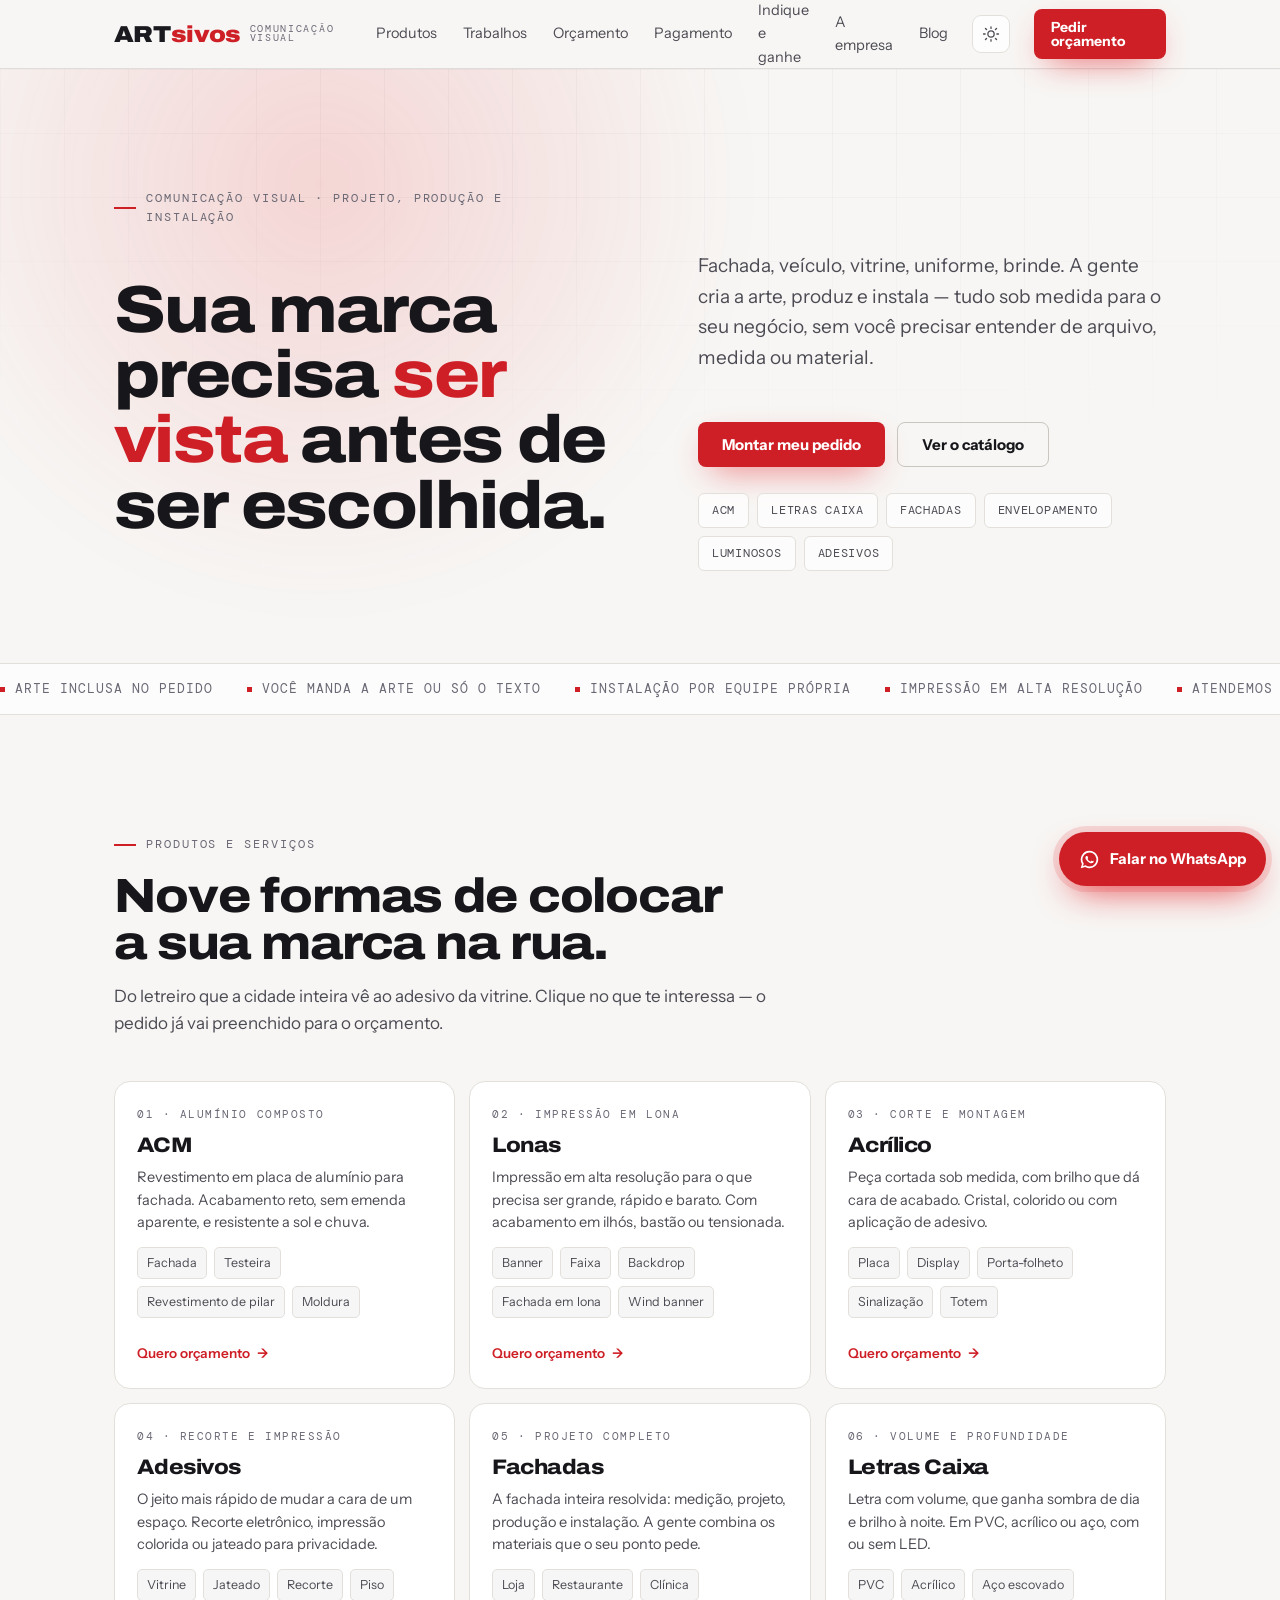
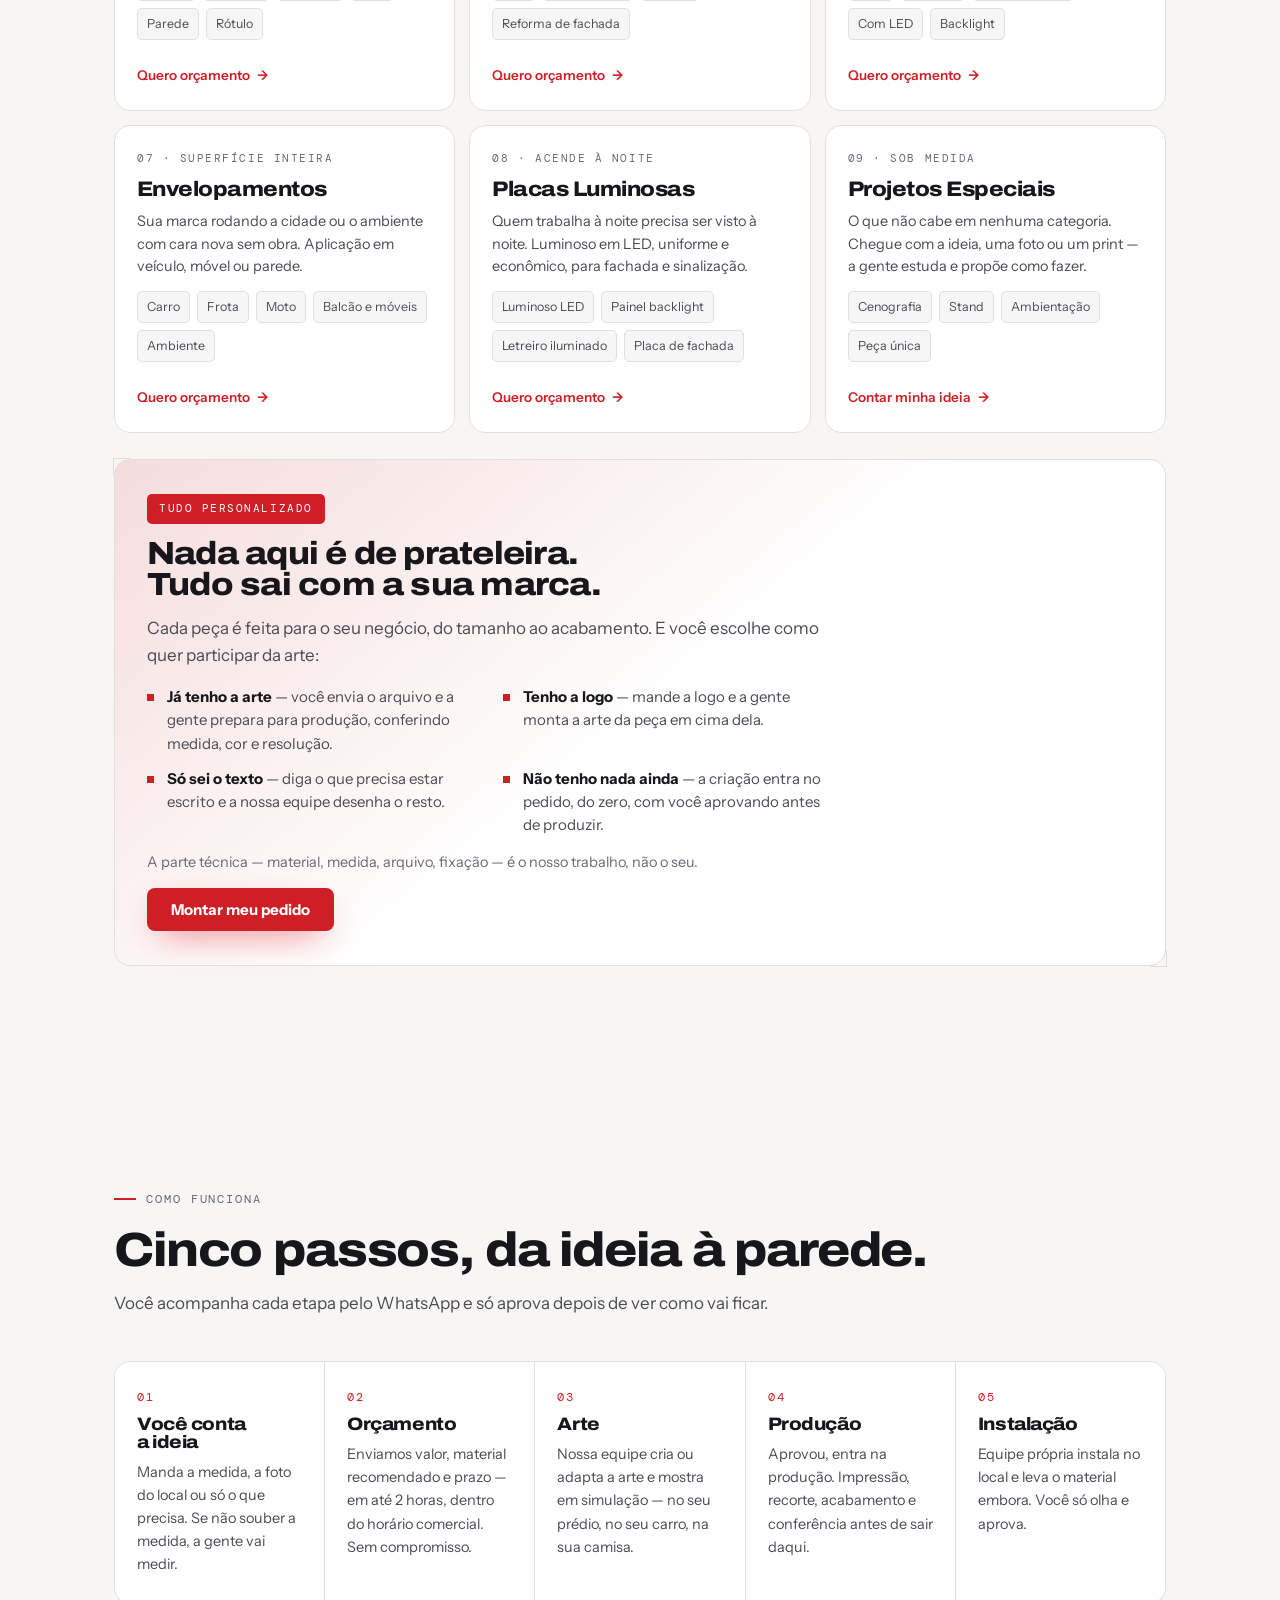
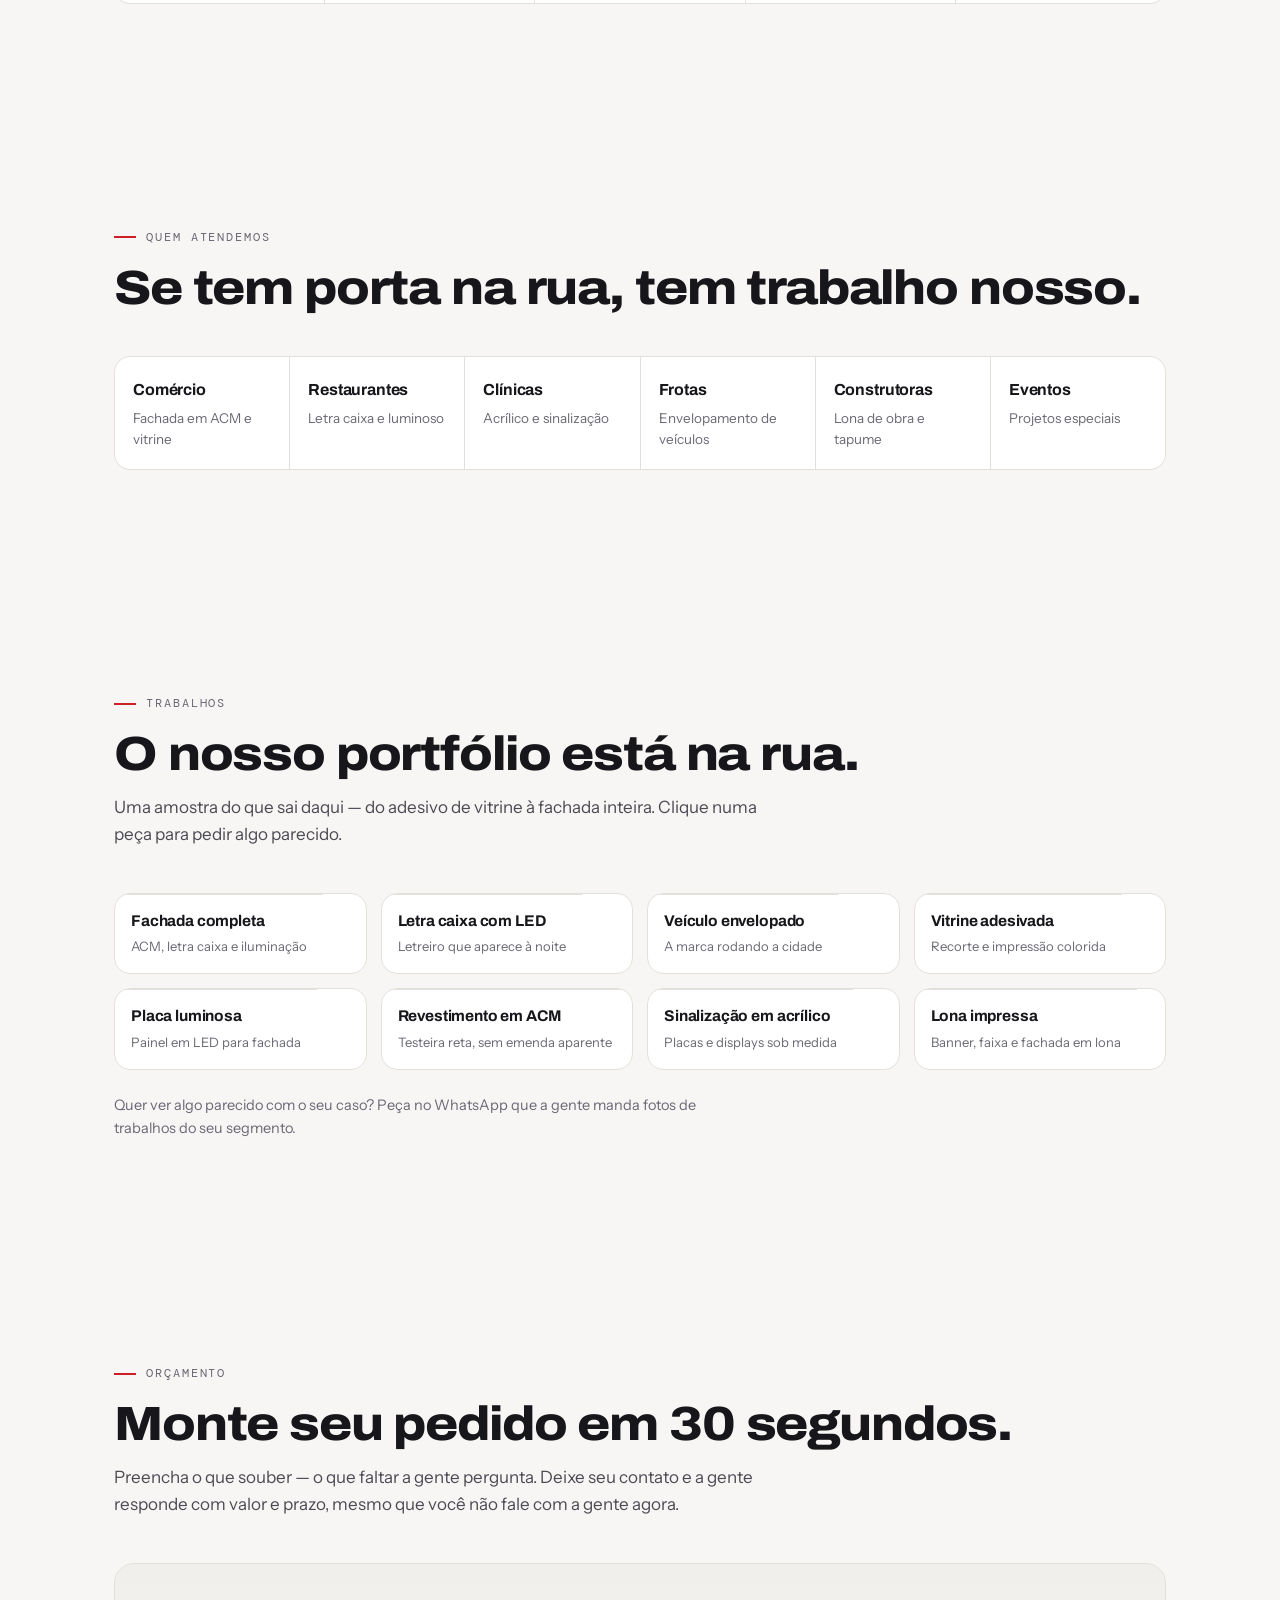
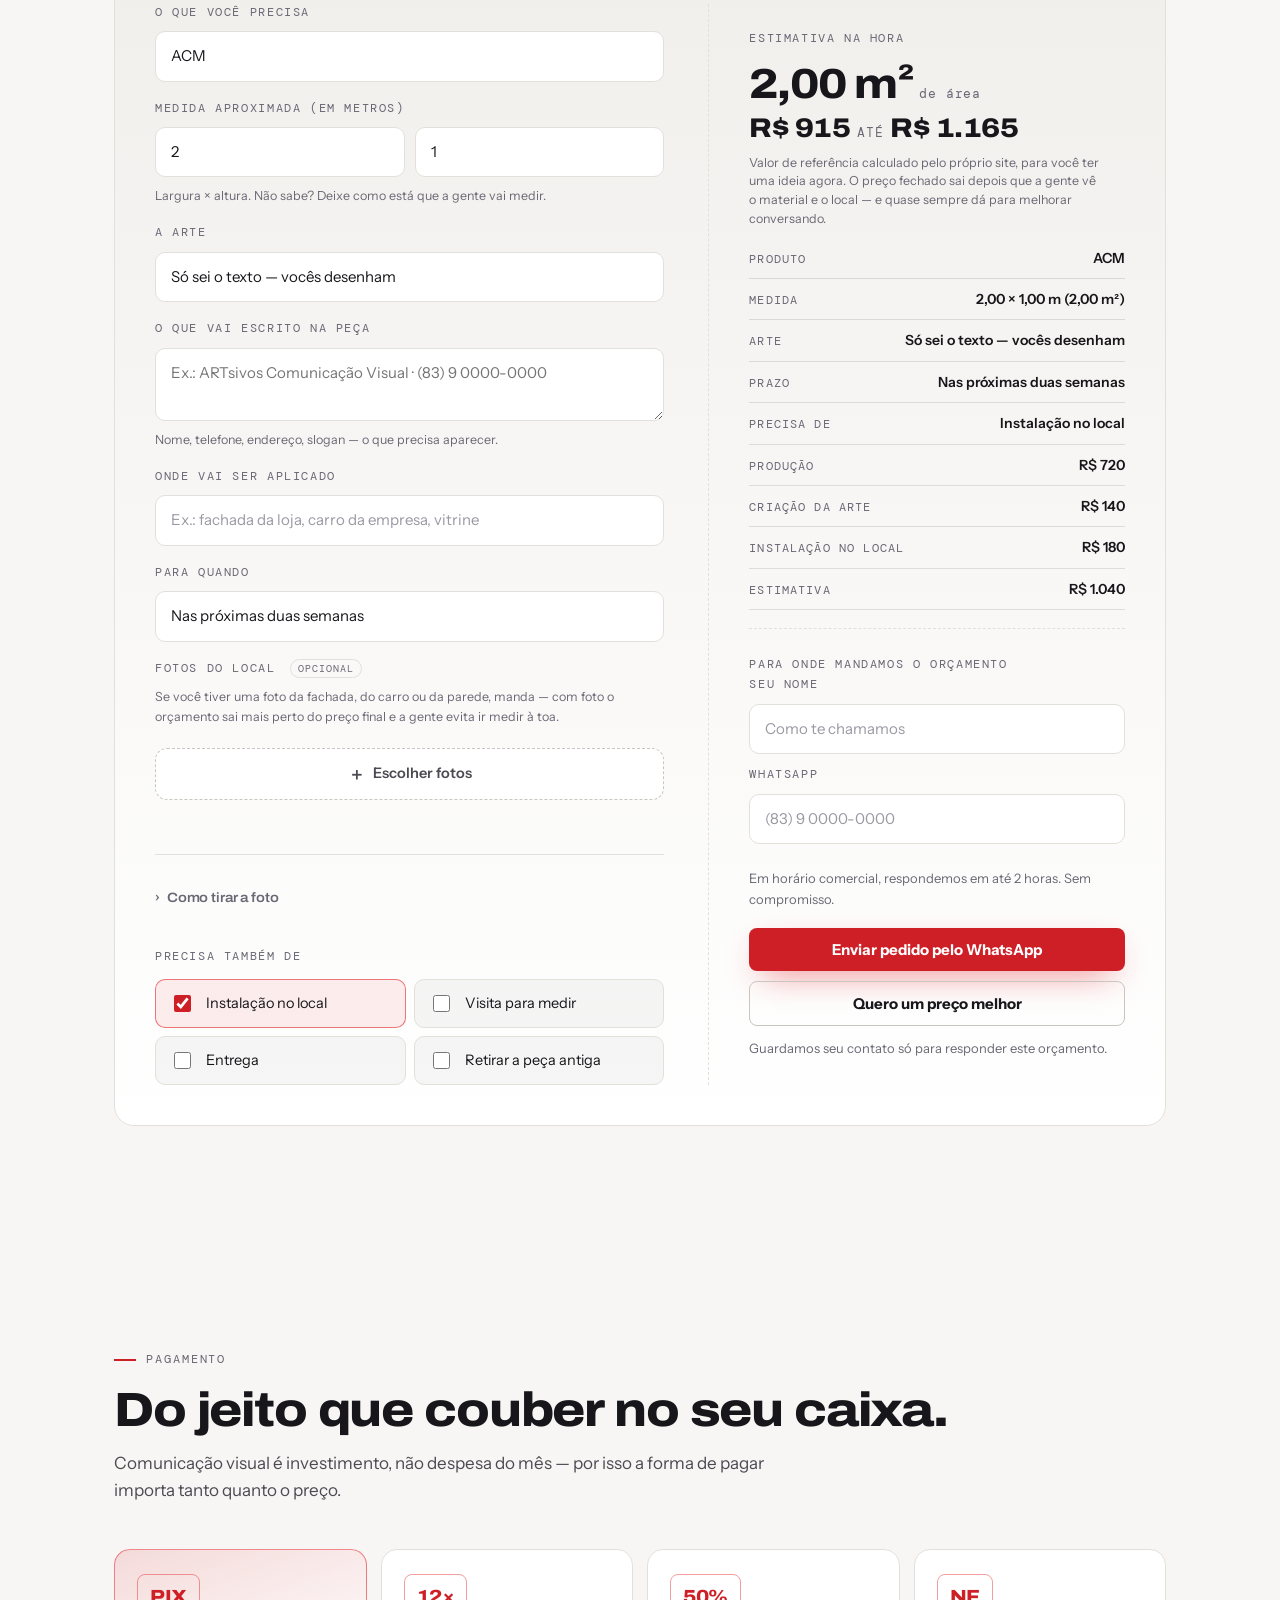
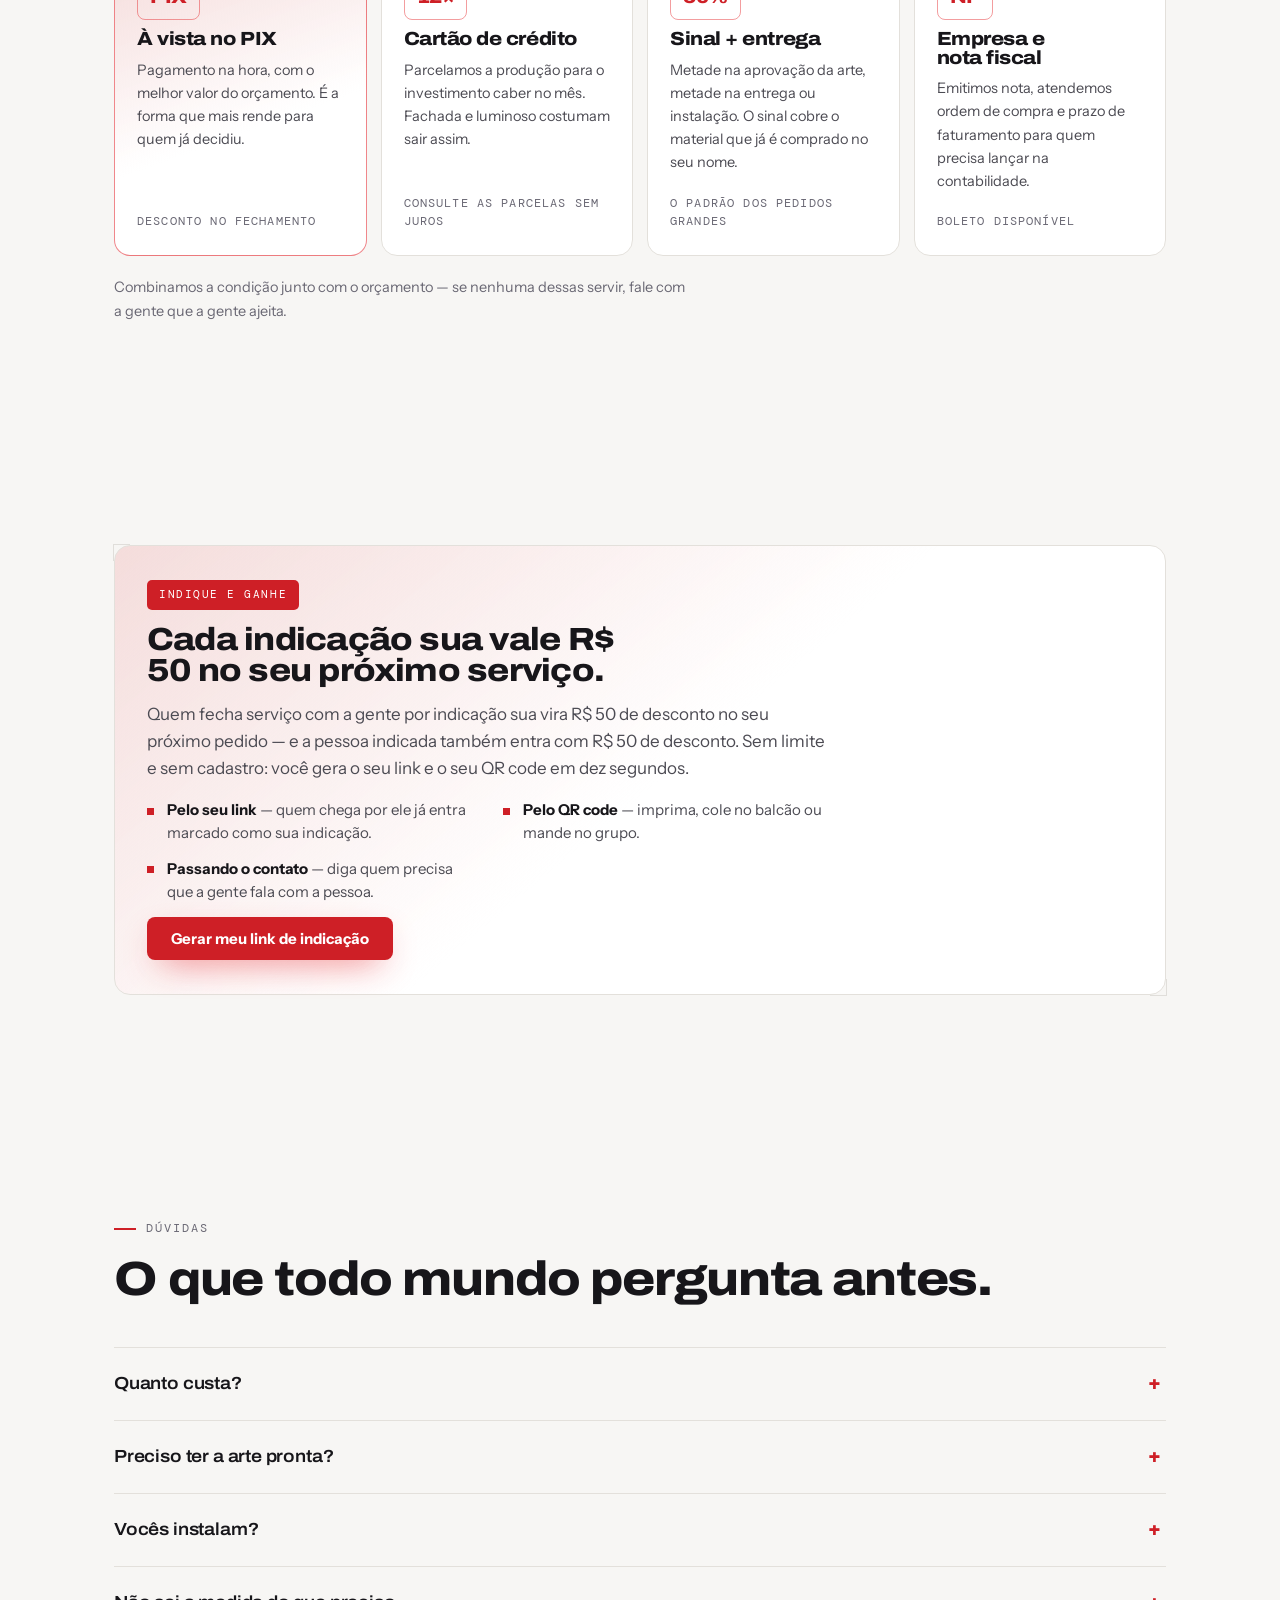
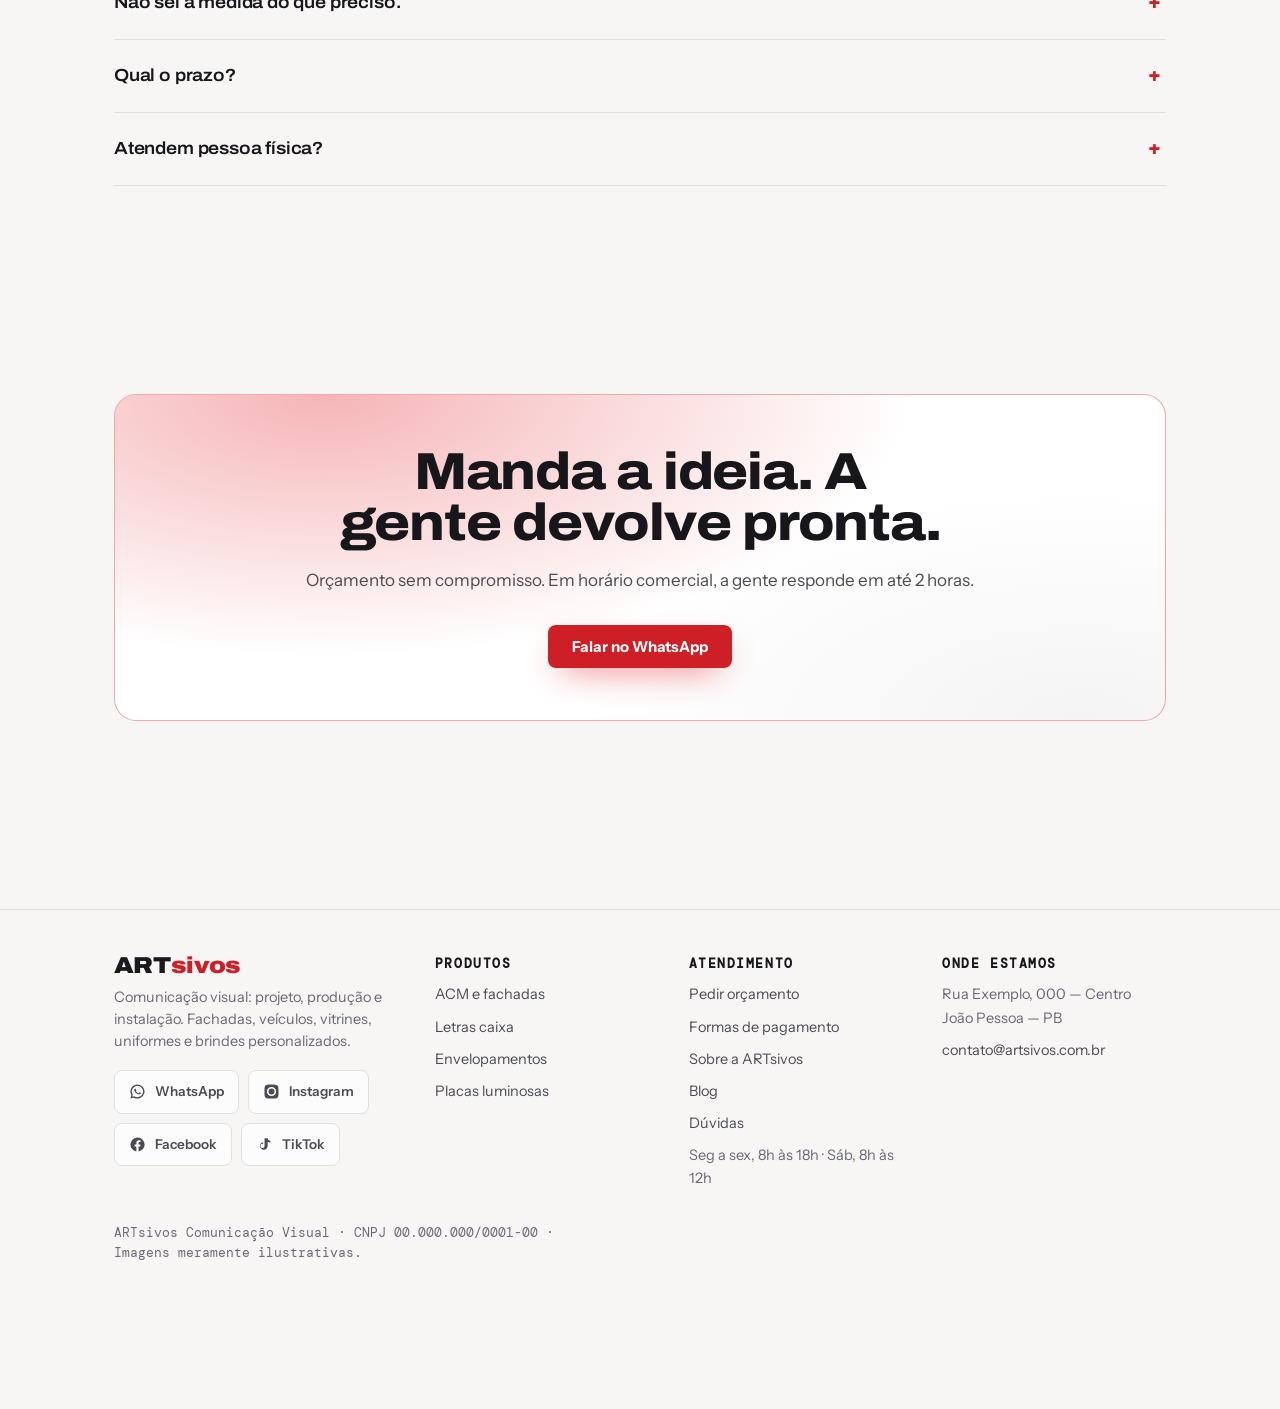
==== commit 385c0991: "feat(artsivos): avaliacoes em todas as paginas, com print e video A secao sai do index e vira avalia" ====
--- a/artsivo/index.html
+++ b/artsivo/index.html
@@ -13,6 +13,7 @@
 <link rel="stylesheet" href="https://fonts.googleapis.com/css2?family=Archivo:wght@500;600;800;900&family=DM+Mono:wght@400;500&family=Instrument+Sans:wght@400;500;600;700&display=swap">
 <link rel="stylesheet" href="estilo.css">
 <script src="radar.js" defer></script>
+<script src="avaliacoes.js" defer></script>
 <script src="dados.js" defer></script>
 </head>
 <body>
@@ -225,25 +226,6 @@
       </button>
     </div>
     <p class="obras-nota">Quer ver algo parecido com o seu caso? Peça no WhatsApp que a gente manda fotos de trabalhos do seu segmento.</p>
-  </div>
-</section>
-
-<!-- A seção nasce escondida de propósito: só aparece com avaliação real,
-     escrita abaixo em AVALIACOES ou cadastrada no painel. -->
-<section id="avaliacoes" hidden>
-  <div class="wrap">
-    <div class="sec-head rv">
-      <p class="eyebrow">Quem já contratou</p>
-      <h2>O que os clientes falam depois que a placa sobe.</h2>
-      <div class="aval-nota">
-        <b class="media" id="aval-media">—</b>
-        <span class="estrelas" id="aval-estrelas" aria-hidden="true"></span>
-        <span class="de" id="aval-de"></span>
-        <a class="fonte" id="aval-fonte" href="#" target="_blank" rel="noopener" hidden>Ver no Google</a>
-      </div>
-    </div>
-    <div class="avals" id="avals"></div>
-    <p class="avals-nota">Avaliações recebidas no Google. O texto é o que a pessoa escreveu — nada aqui é reescrito.</p>
   </div>
 </section>
 
@@ -673,76 +655,6 @@
      montada; quando chegam, substituem os valores de exemplo acima e a
      estimativa é refeita. Se nunca chegarem, vale o que está escrito aqui.
      ------------------------------------------------------------------- */
-  /* -------------------------------------------------------------------
-     AVALIAÇÕES
-     A lista abaixo é a fonte fixa: o que estiver aqui aparece sempre, mesmo
-     sem painel e sem internet. O painel, quando tiver avaliações cadastradas,
-     substitui esta lista.
-
-     Cada item: { nome, texto, nota (1 a 5), servico, data }
-     Só entra aqui avaliação que a pessoa escreveu de verdade — copiada do
-     Google, do WhatsApp ou de onde ela tiver escrito. Nada inventado: a lista
-     vazia esconde a seção inteira, e é assim que ela deve ficar até existir a
-     primeira. Preencha também GOOGLE_PERFIL para o link "Ver no Google".
-     ------------------------------------------------------------------- */
-  var AVALIACOES = [];
-  var GOOGLE_PERFIL = '';
-
-  function estrelasHTML(nota){
-    var d = '', i;
-    for(i = 1; i <= 5; i++){
-      d += '<svg viewBox="0 0 24 24" class="' + (i <= Math.round(nota) ? 'on' : '') + '">' +
-           '<path d="M12 2.6l2.9 5.9 6.5.9-4.7 4.6 1.1 6.4-5.8-3-5.8 3 1.1-6.4L2.6 9.4l6.5-.9z"/></svg>';
-    }
-    return d;
-  }
-
-  function montarAvaliacoes(lista){
-    var sec = document.getElementById('avaliacoes');
-    var cx  = document.getElementById('avals');
-    if(!sec || !cx) return;
-
-    lista = (lista || []).filter(function(a){ return a && a.texto && a.nome; });
-    if(!lista.length){ sec.hidden = true; return; }
-
-    var soma = 0, html = '';
-    lista.forEach(function(a){
-      var nota = Number(a.nota) || 5;
-      soma += nota;
-      var ini = a.nome.trim().charAt(0).toUpperCase();
-      html += '<article class="aval rv">' +
-                '<span class="estrelas" aria-label="' + nota + ' de 5 estrelas">' + estrelasHTML(nota) + '</span>' +
-                '<blockquote>' + esc(a.texto) + '</blockquote>' +
-                '<div class="quem"><span class="ini" aria-hidden="true">' + esc(ini) + '</span>' +
-                  '<div><b>' + esc(a.nome) + '</b>' +
-                  (a.servico || a.data ? '<span>' + esc([a.servico, a.data].filter(Boolean).join(' · ')) + '</span>' : '') +
-                  '</div></div>' +
-              '</article>';
-    });
-
-    cx.innerHTML = html;
-    var media = soma / lista.length;
-    document.getElementById('aval-media').textContent = media.toFixed(1).replace('.', ',');
-    document.getElementById('aval-estrelas').innerHTML = estrelasHTML(media);
-    document.getElementById('aval-de').textContent = lista.length === 1
-      ? 'de 1 avaliação' : 'de ' + lista.length + ' avaliações';
-    var fonte = document.getElementById('aval-fonte');
-    var perfil = (window.ARTSIVOS_DADOS && window.ARTSIVOS_DADOS.googlePerfil) || GOOGLE_PERFIL;
-    if(perfil){ fonte.href = perfil; fonte.hidden = false; } else { fonte.hidden = true; }
-
-    sec.hidden = false;
-    /* os cards nasceram depois do observer: mostra sem depender dele */
-    Array.prototype.forEach.call(cx.children, function(el){ el.classList.add('in'); });
-  }
-
-  function esc(t){
-    return String(t).replace(/[&<>"]/g, function(c){
-      return {'&':'&amp;','<':'&lt;','>':'&gt;','"':'&quot;'}[c];
-    });
-  }
-
-  montarAvaliacoes(AVALIACOES);
-
   document.addEventListener('artsivos:dados', function(ev){
     var d = (ev && ev.detail) || window.ARTSIVOS_DADOS || {};
     var p = d.precos;
@@ -769,7 +681,6 @@
     }
     update();
 
-    if(d.avaliacoes && d.avaliacoes.length) montarAvaliacoes(d.avaliacoes);
 
     /* orientações da foto, escritas no painel */
     if(d.fotoDicas && d.fotoDicas.length) pintarDicas(d.fotoDicas);
--- a/artsivo/estilo.css
+++ b/artsivo/estilo.css
@@ -621,3 +621,20 @@
 .como-foto summary:hover{color:var(--ink)}
 .como-foto ul{margin:11px 0 0;padding-left:19px;color:var(--ink-mute);font-size:13.5px;line-height:1.65}
 .como-foto li{margin-bottom:5px}
+
+
+/* ---------- AVALIAÇÃO COM PRINT OU VÍDEO ----------
+   O print é a prova mais forte que existe nesse ramo: é a conversa real,
+   com a cara do WhatsApp. Por isso ele aparece inteiro, sem corte, e abre
+   em tamanho real no clique. */
+.aval-midia{display:block;border-radius:10px;overflow:hidden;border:1px solid var(--edge);
+  background:var(--panel-2)}
+.aval-midia.print img{width:100%;height:auto;display:block;max-height:420px;object-fit:contain}
+.aval-midia.print{position:relative}
+.aval-midia.print::after{content:"ampliar";position:absolute;right:8px;bottom:8px;
+  font-family:"DM Mono",monospace;font-size:10px;letter-spacing:.1em;text-transform:uppercase;
+  background:rgba(0,0,0,.62);color:#fff;padding:3px 8px;border-radius:999px;opacity:0;transition:opacity .2s ease}
+.aval-midia.print:hover::after{opacity:1}
+.aval-midia.video video{width:100%;display:block;max-height:460px;background:#000}
+.aval.tem-video blockquote{font-size:14.5px}
+@media (prefers-reduced-motion:reduce){ .aval-midia.print::after{transition:none} }
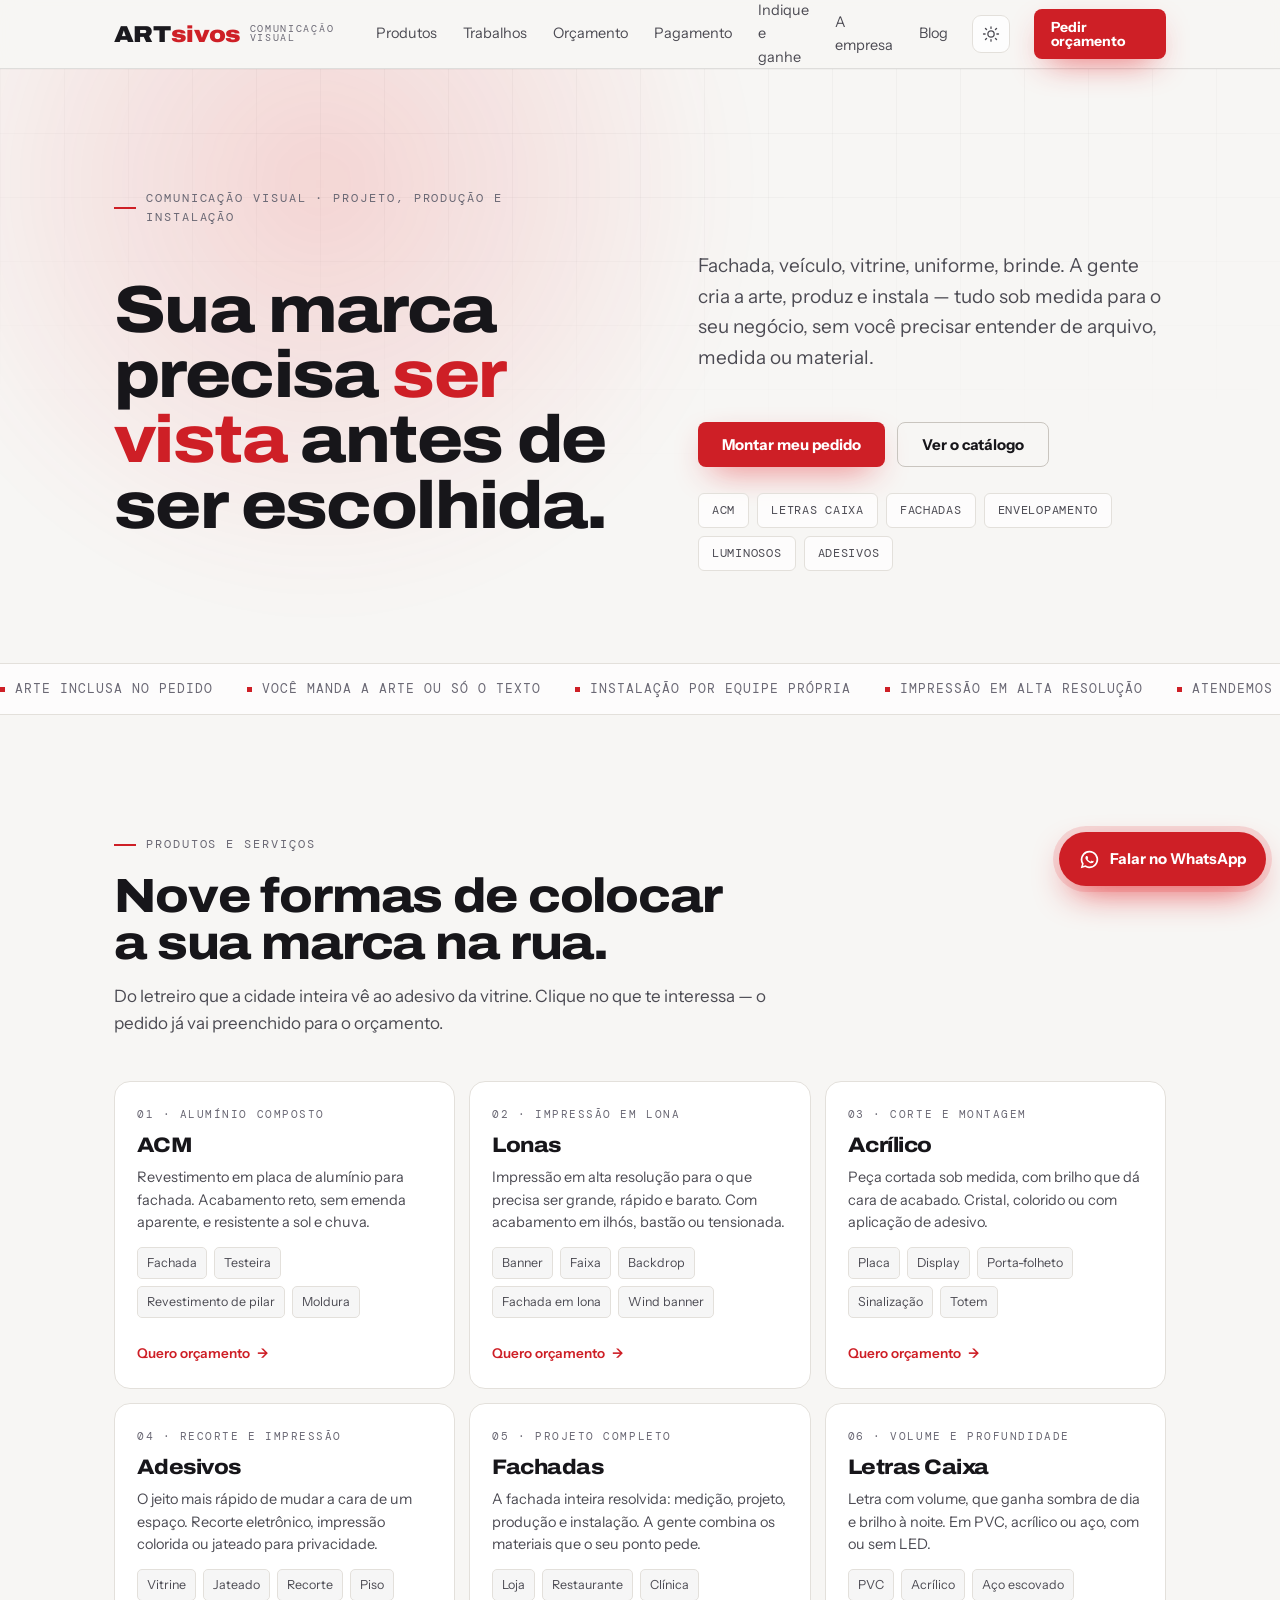
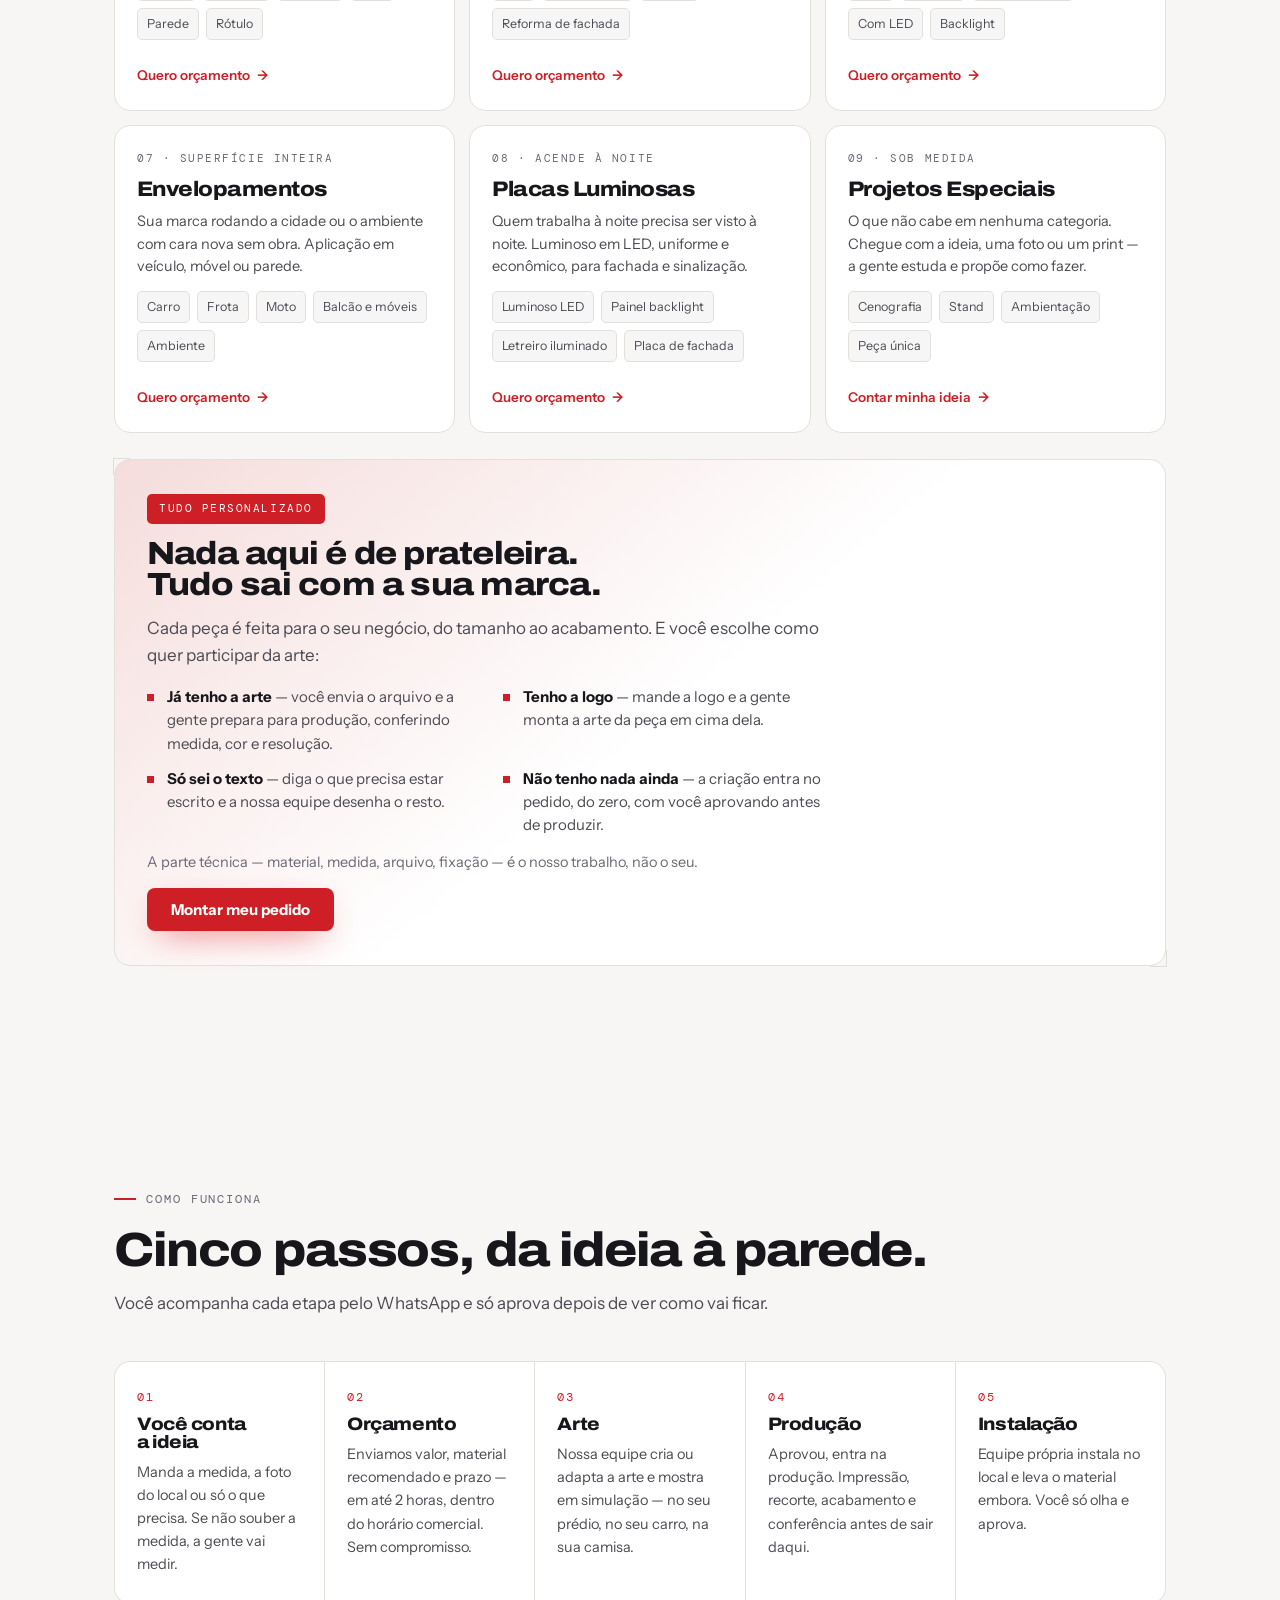
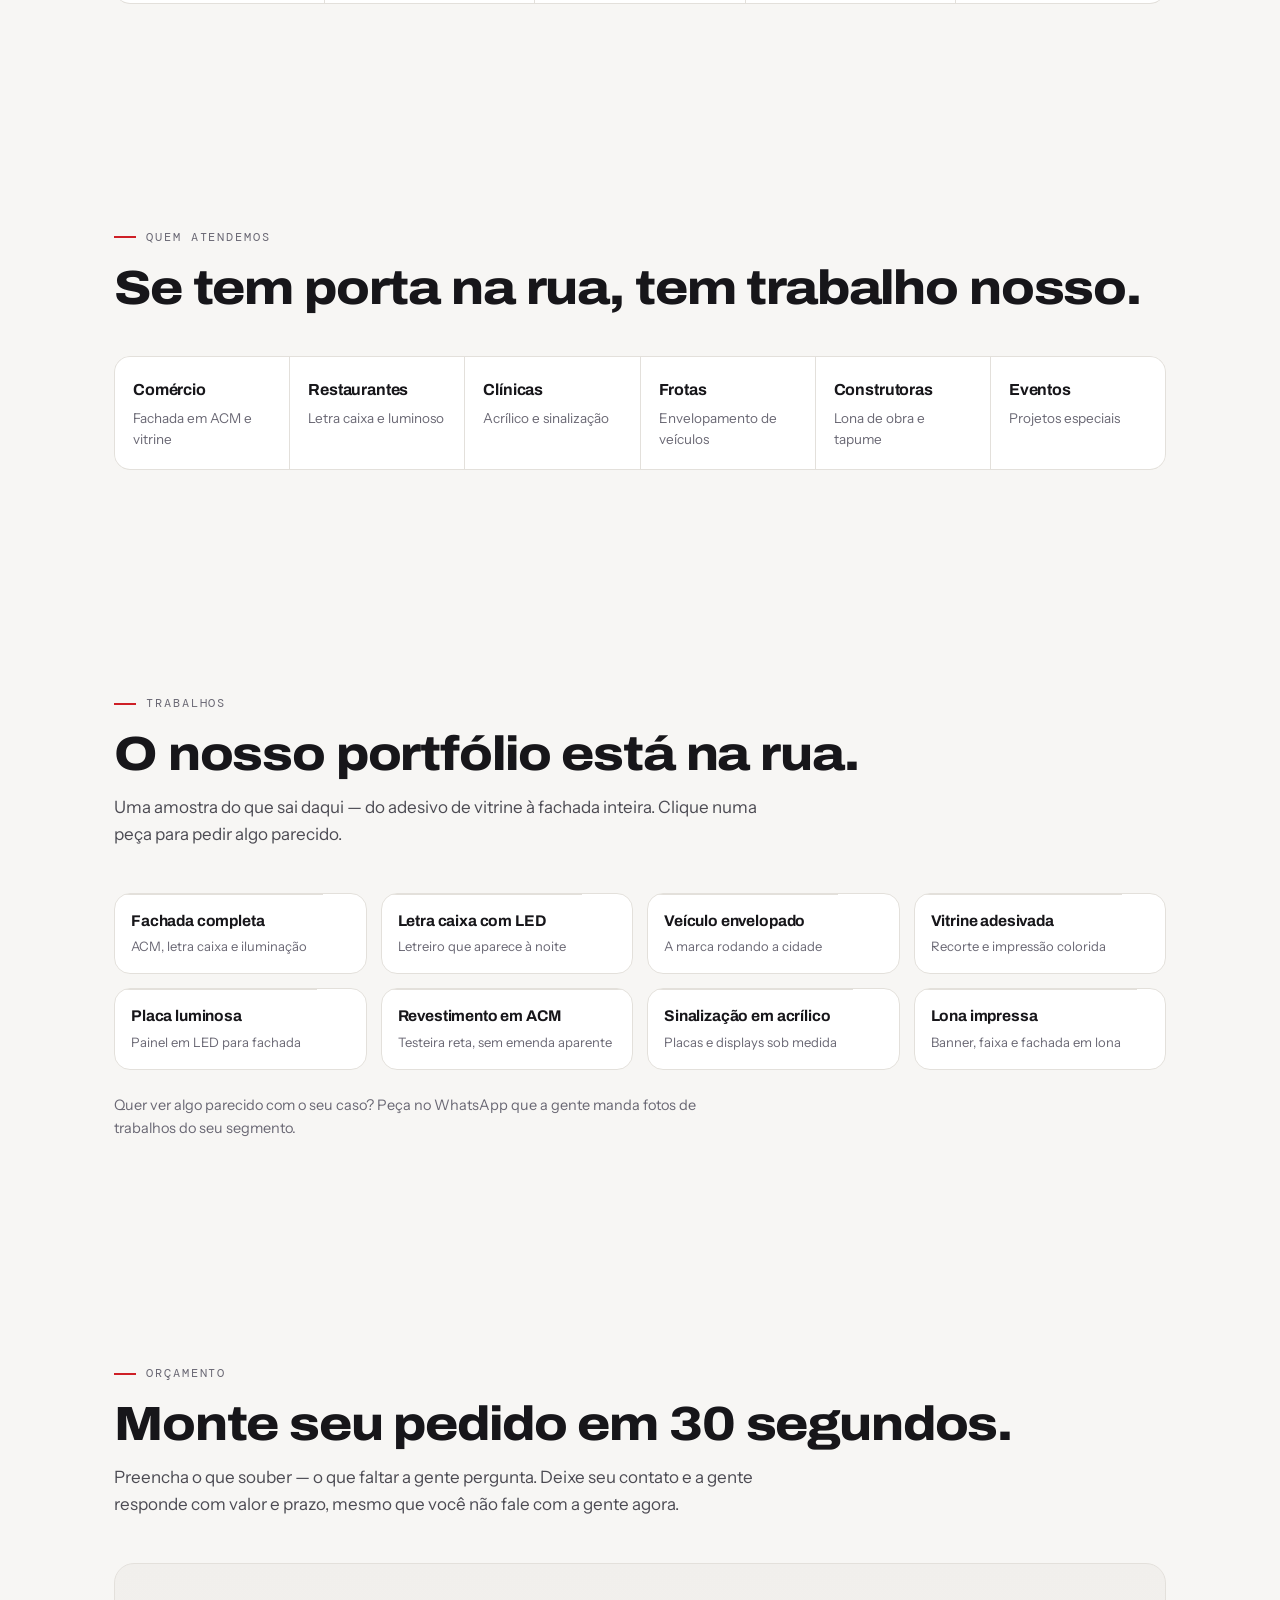
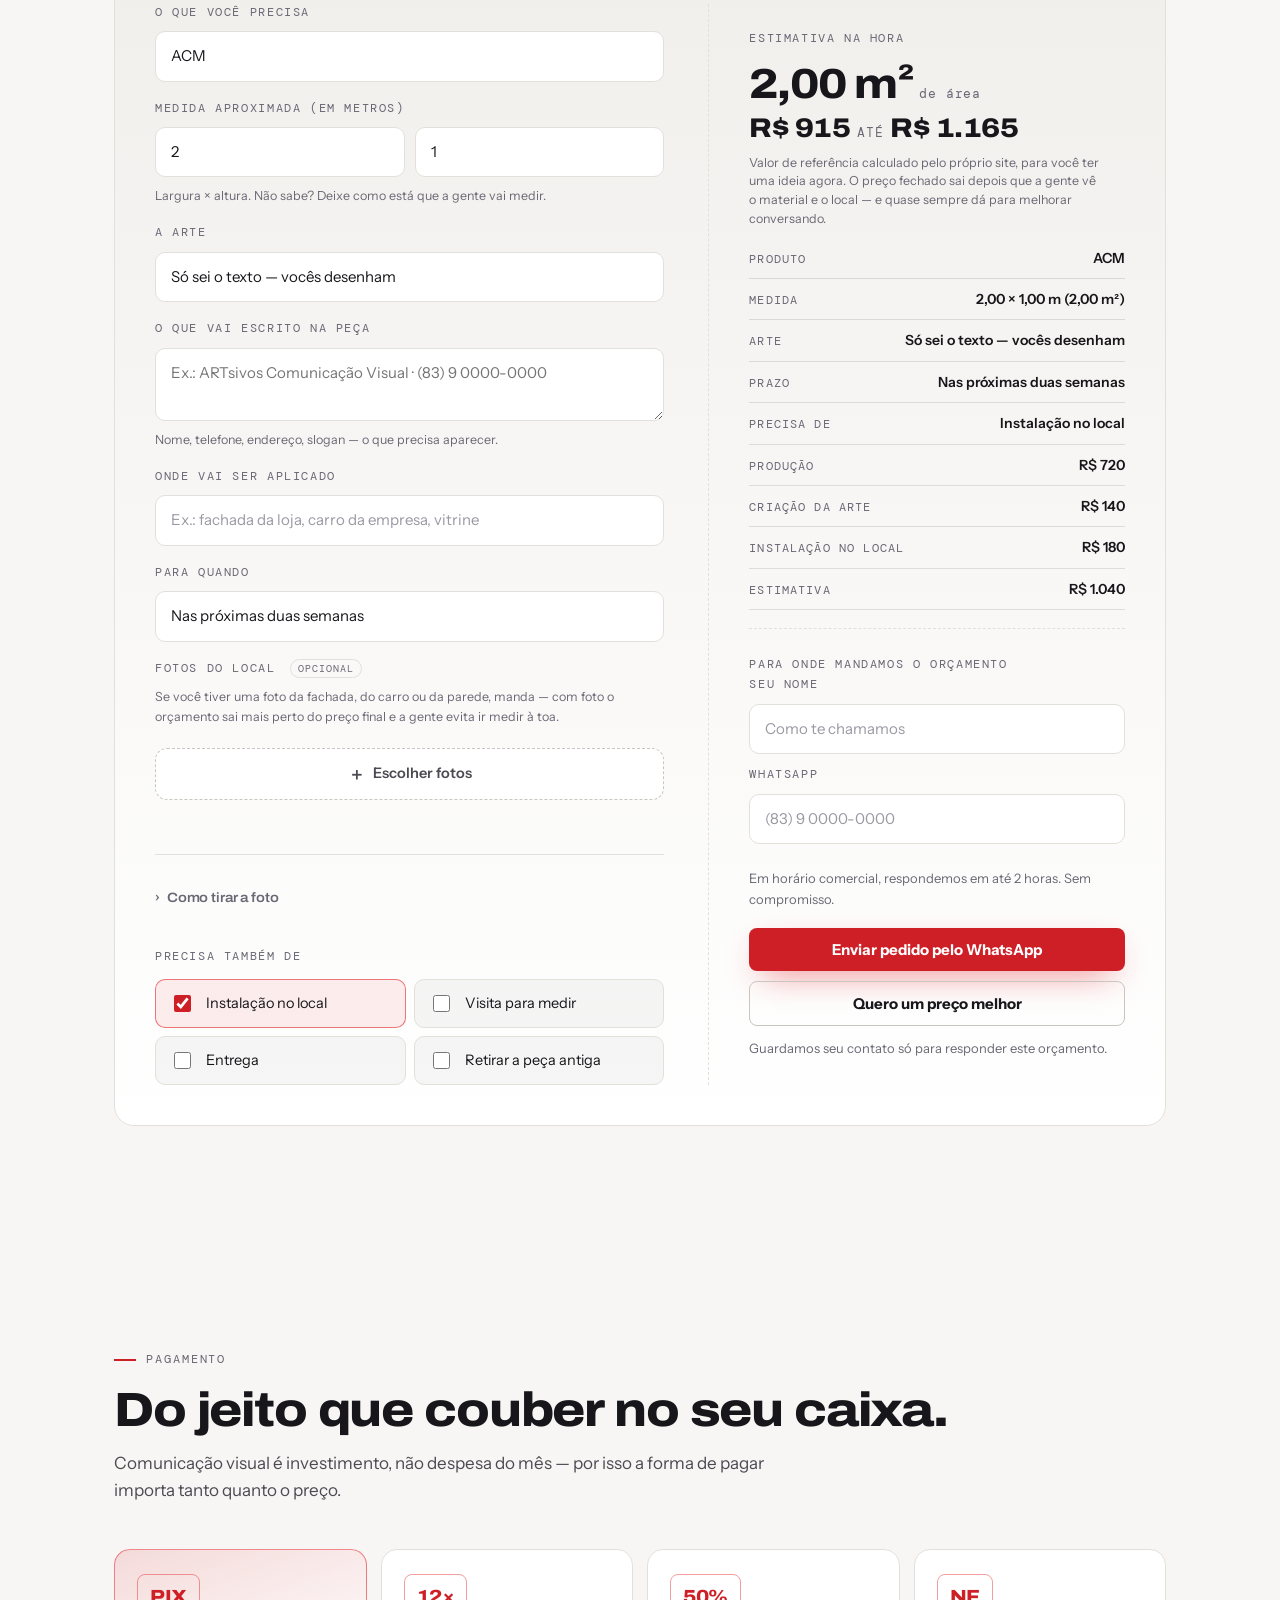
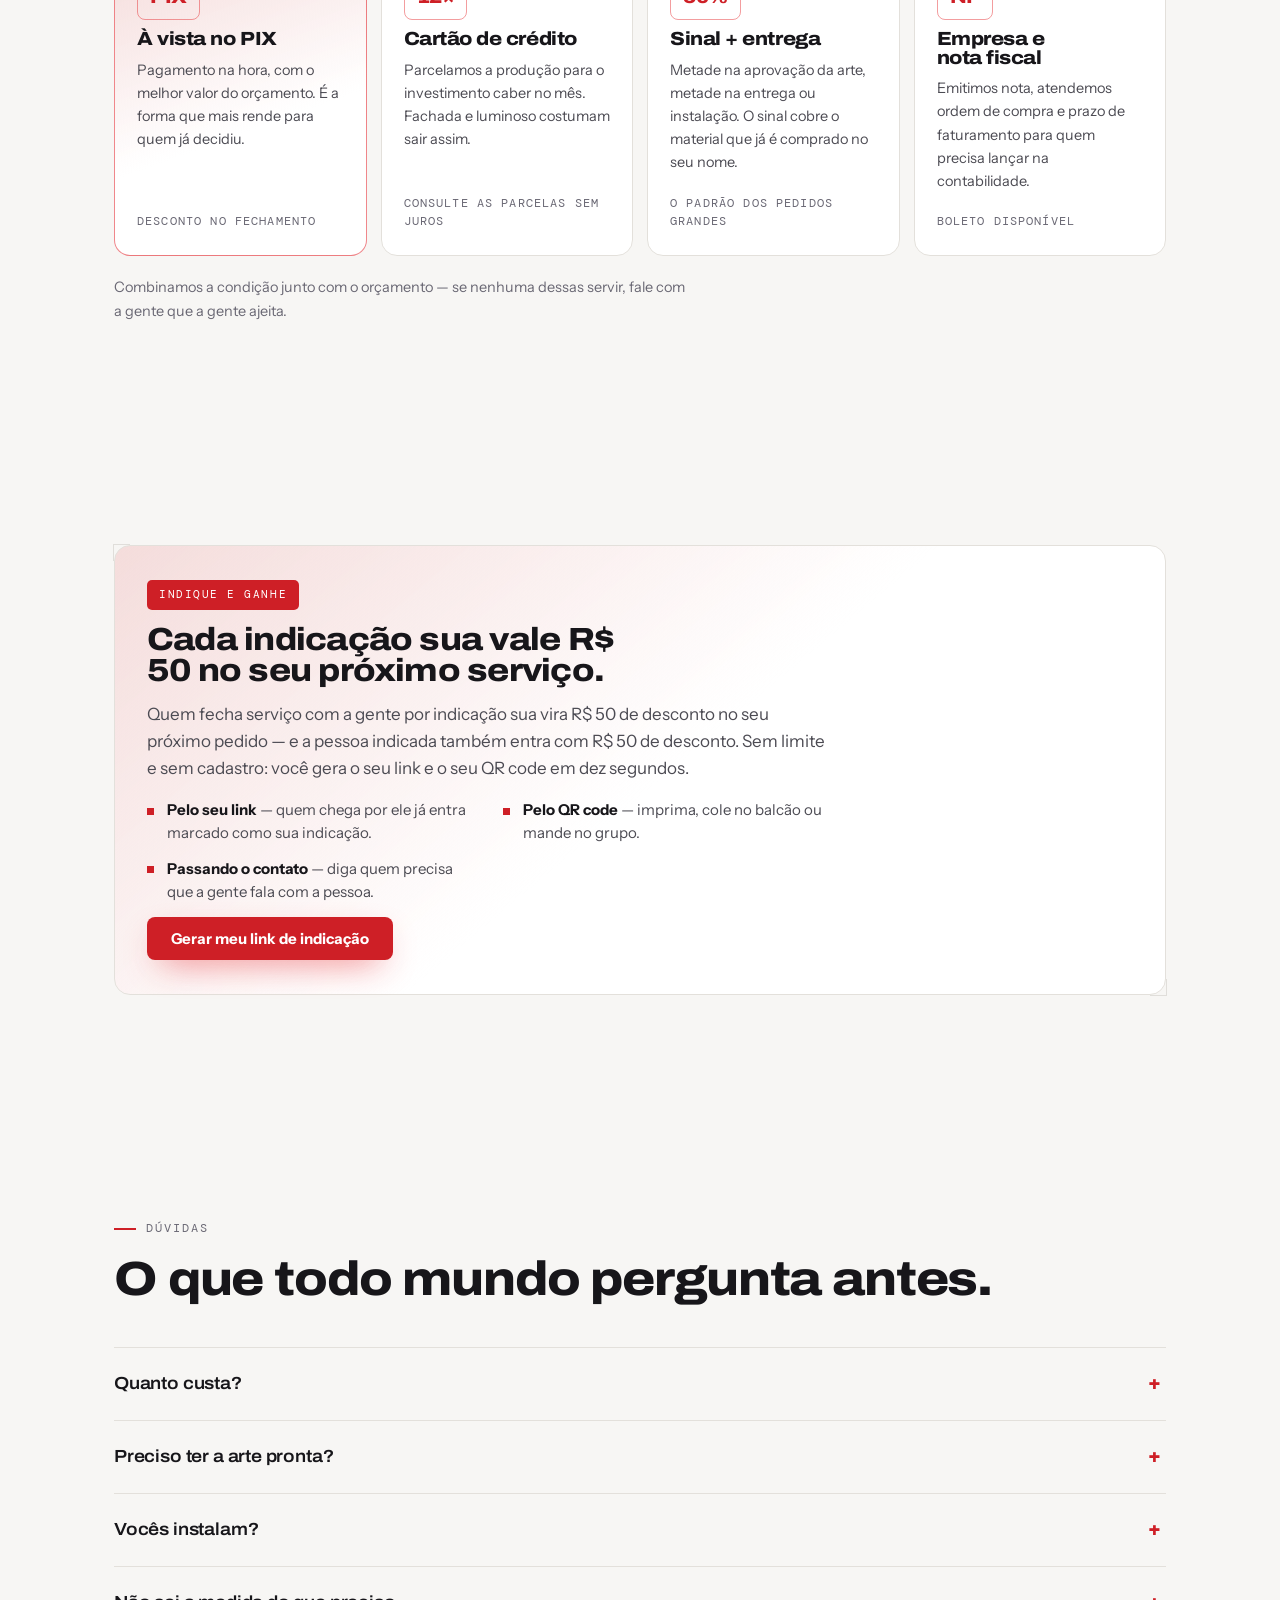
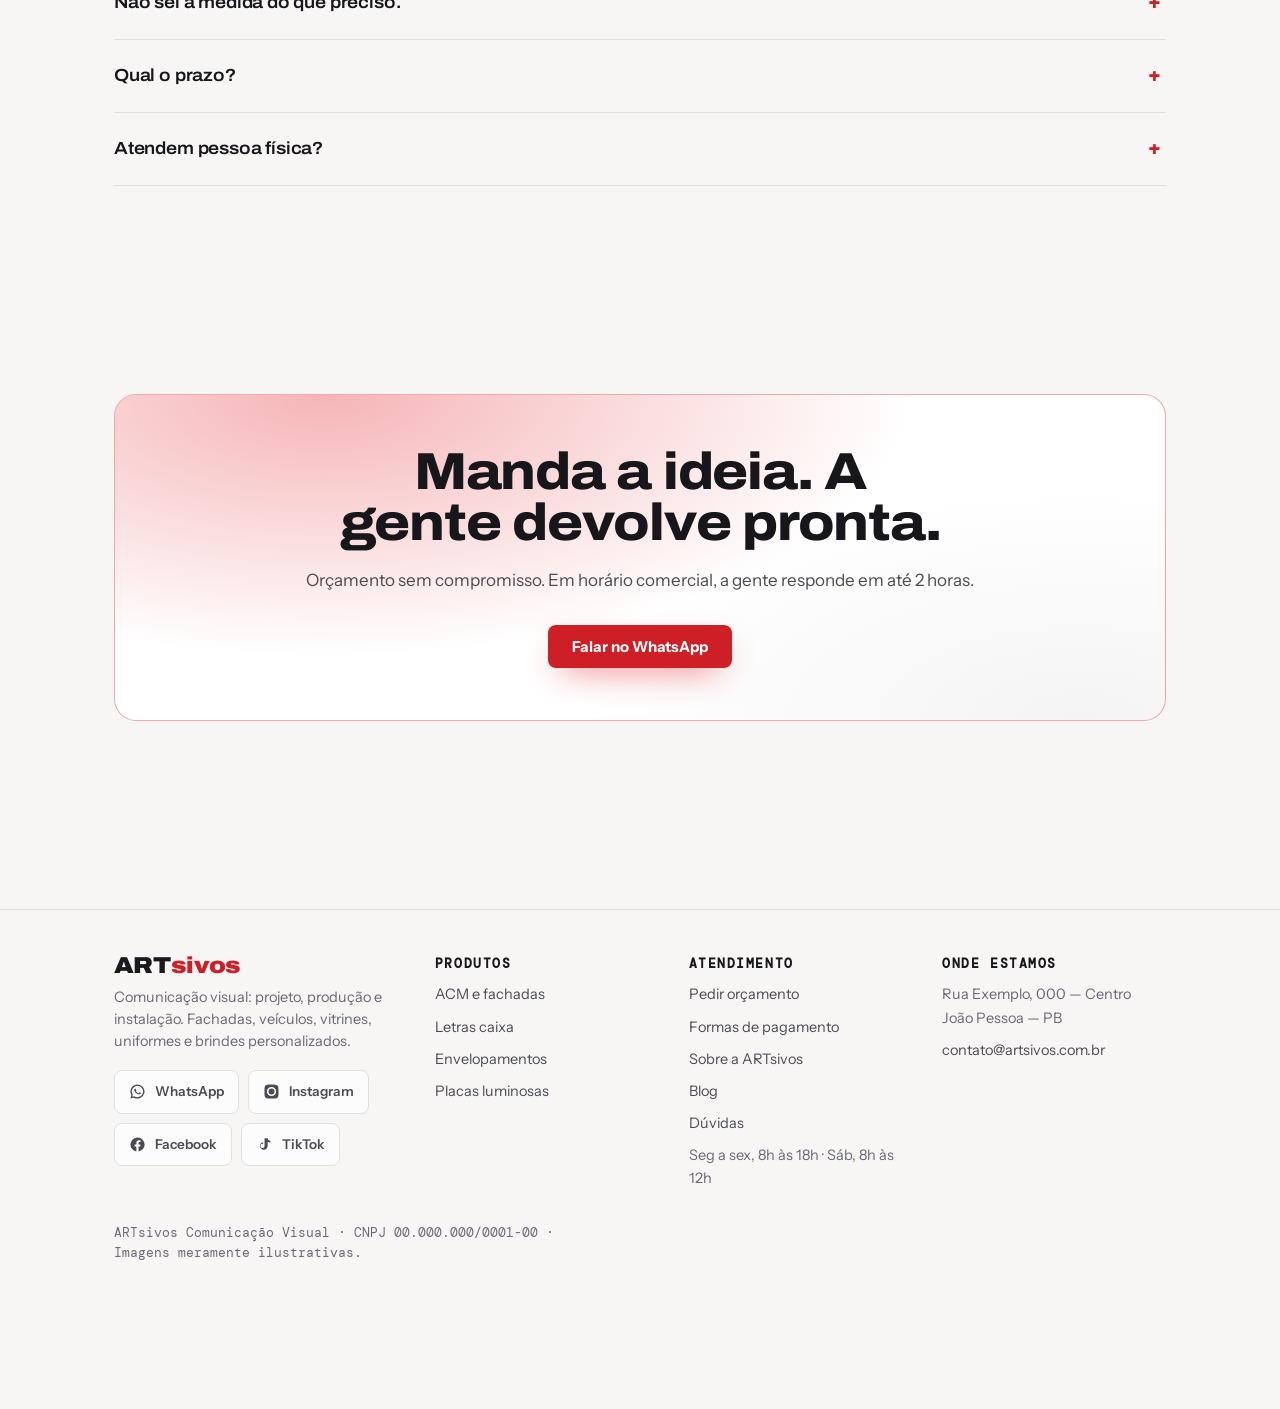
==== commit a89fc24e: "fix: nome do bucket do Storage estava errado Era finpay-134b0.firebasestorage.app; o bucket real do " ====
--- a/artsivo/index.html
+++ b/artsivo/index.html
@@ -743,7 +743,7 @@
   }
 
   function subirFoto(item){
-    var BUCKET = 'finpay-134b0.firebasestorage.app';
+    var BUCKET = 'finpay-134b0.appspot.com';
     var caminho = 'artsivos/orcamentos/' + Date.now() + '-' +
                   Math.random().toString(36).slice(2, 8) +
                   (item.tipo === 'image/webp' ? '.webp' : '.jpg');
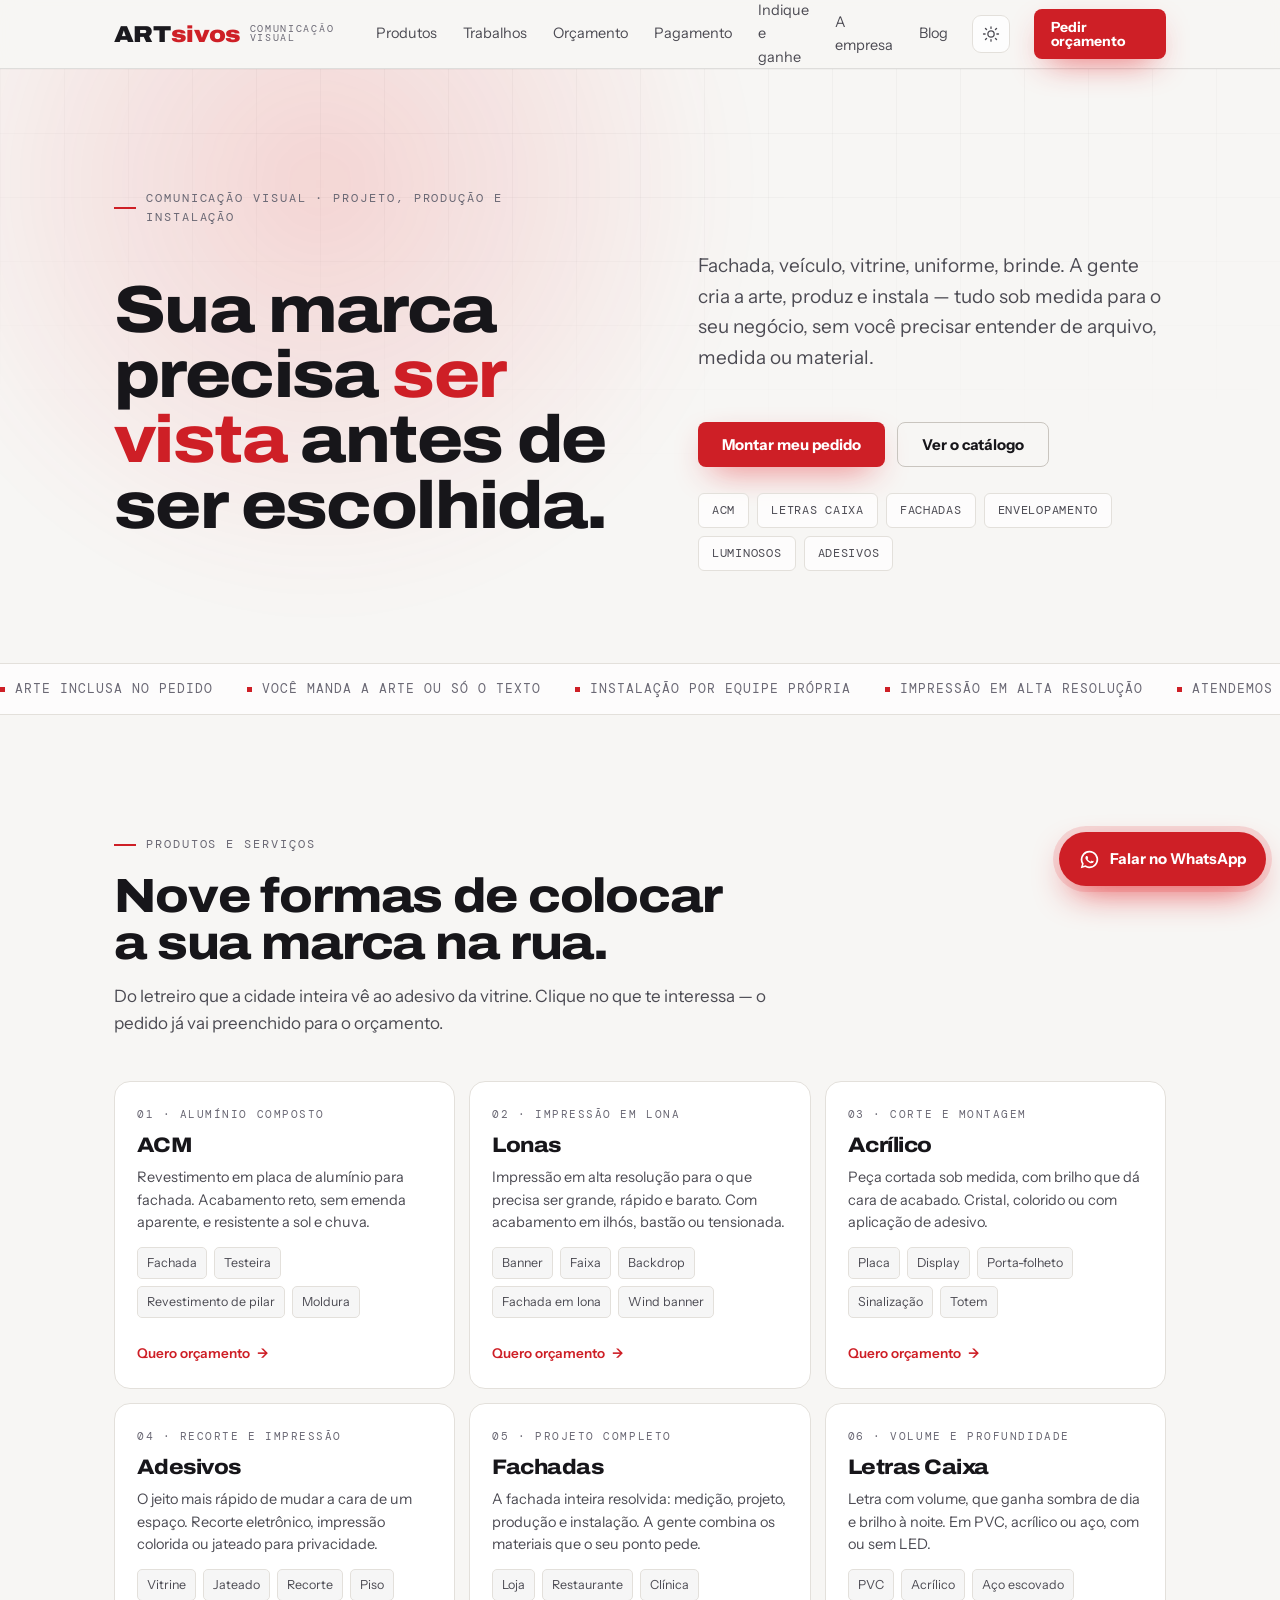
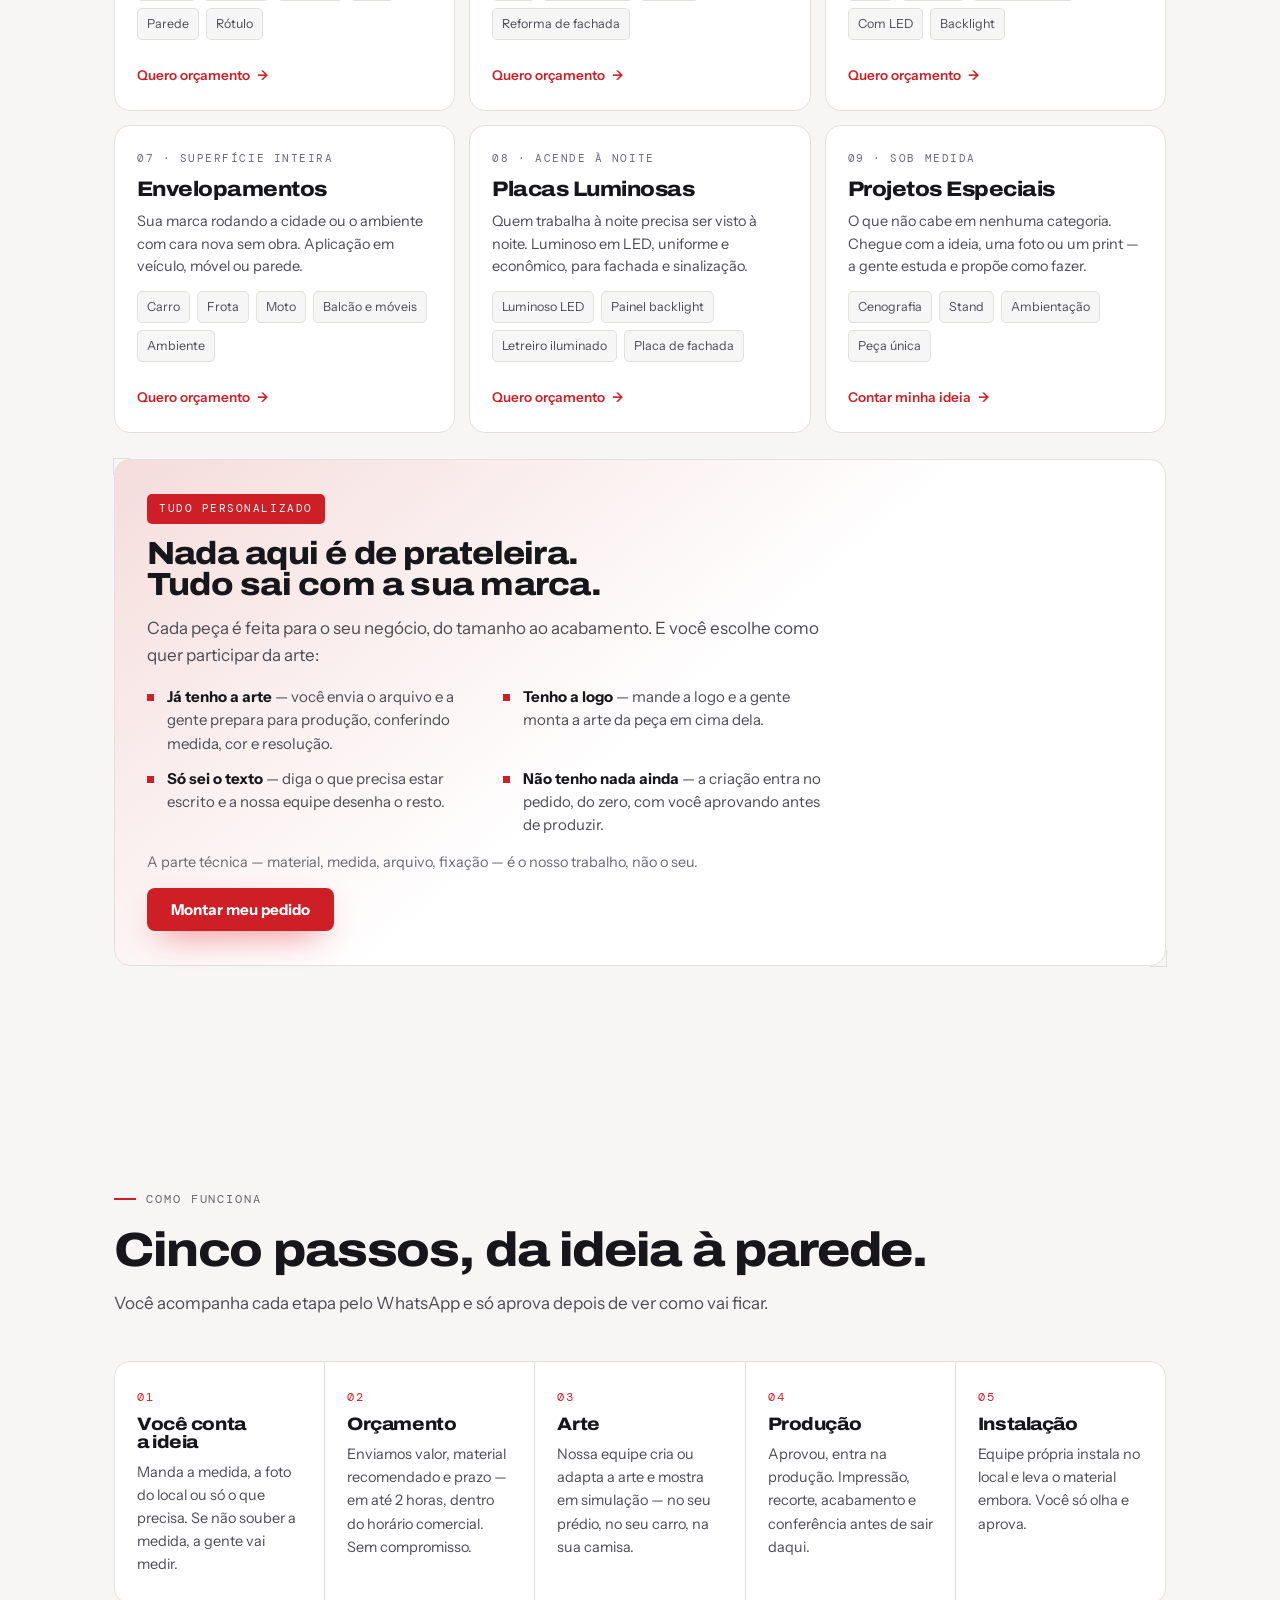
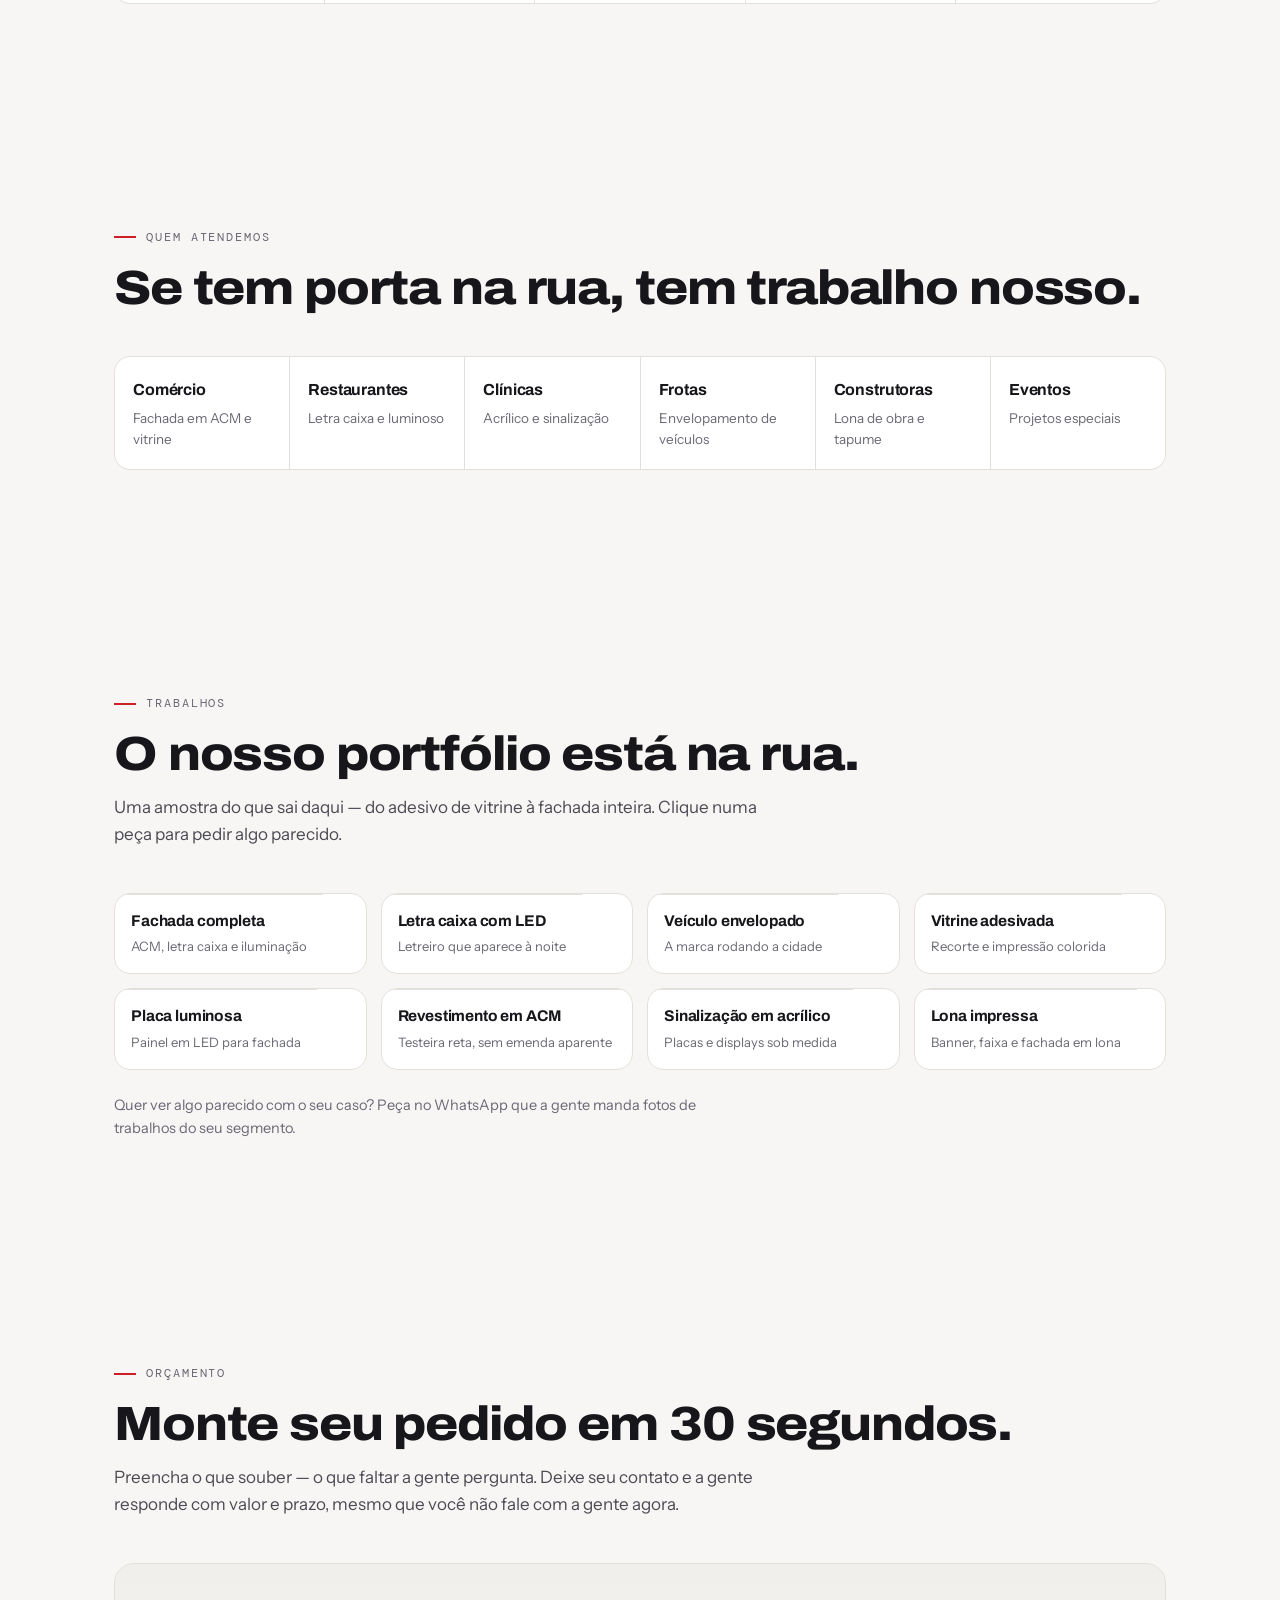
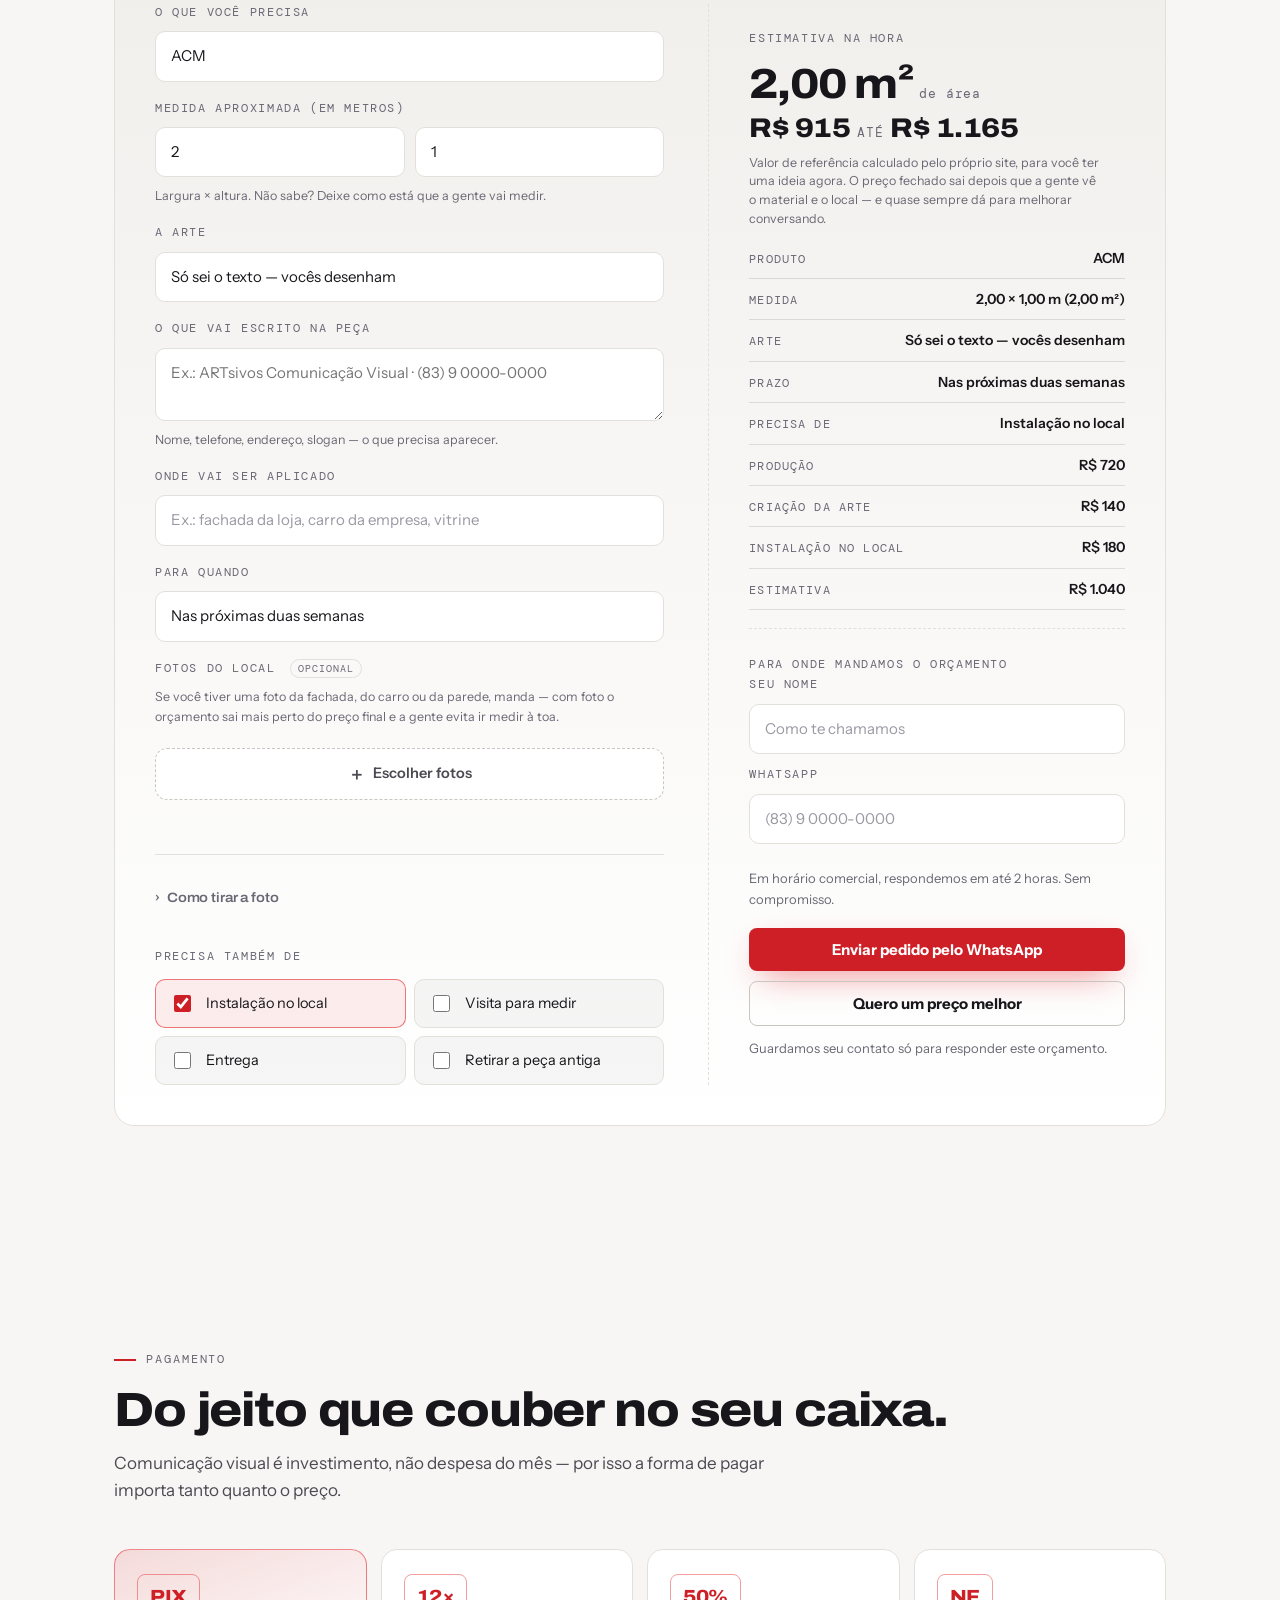
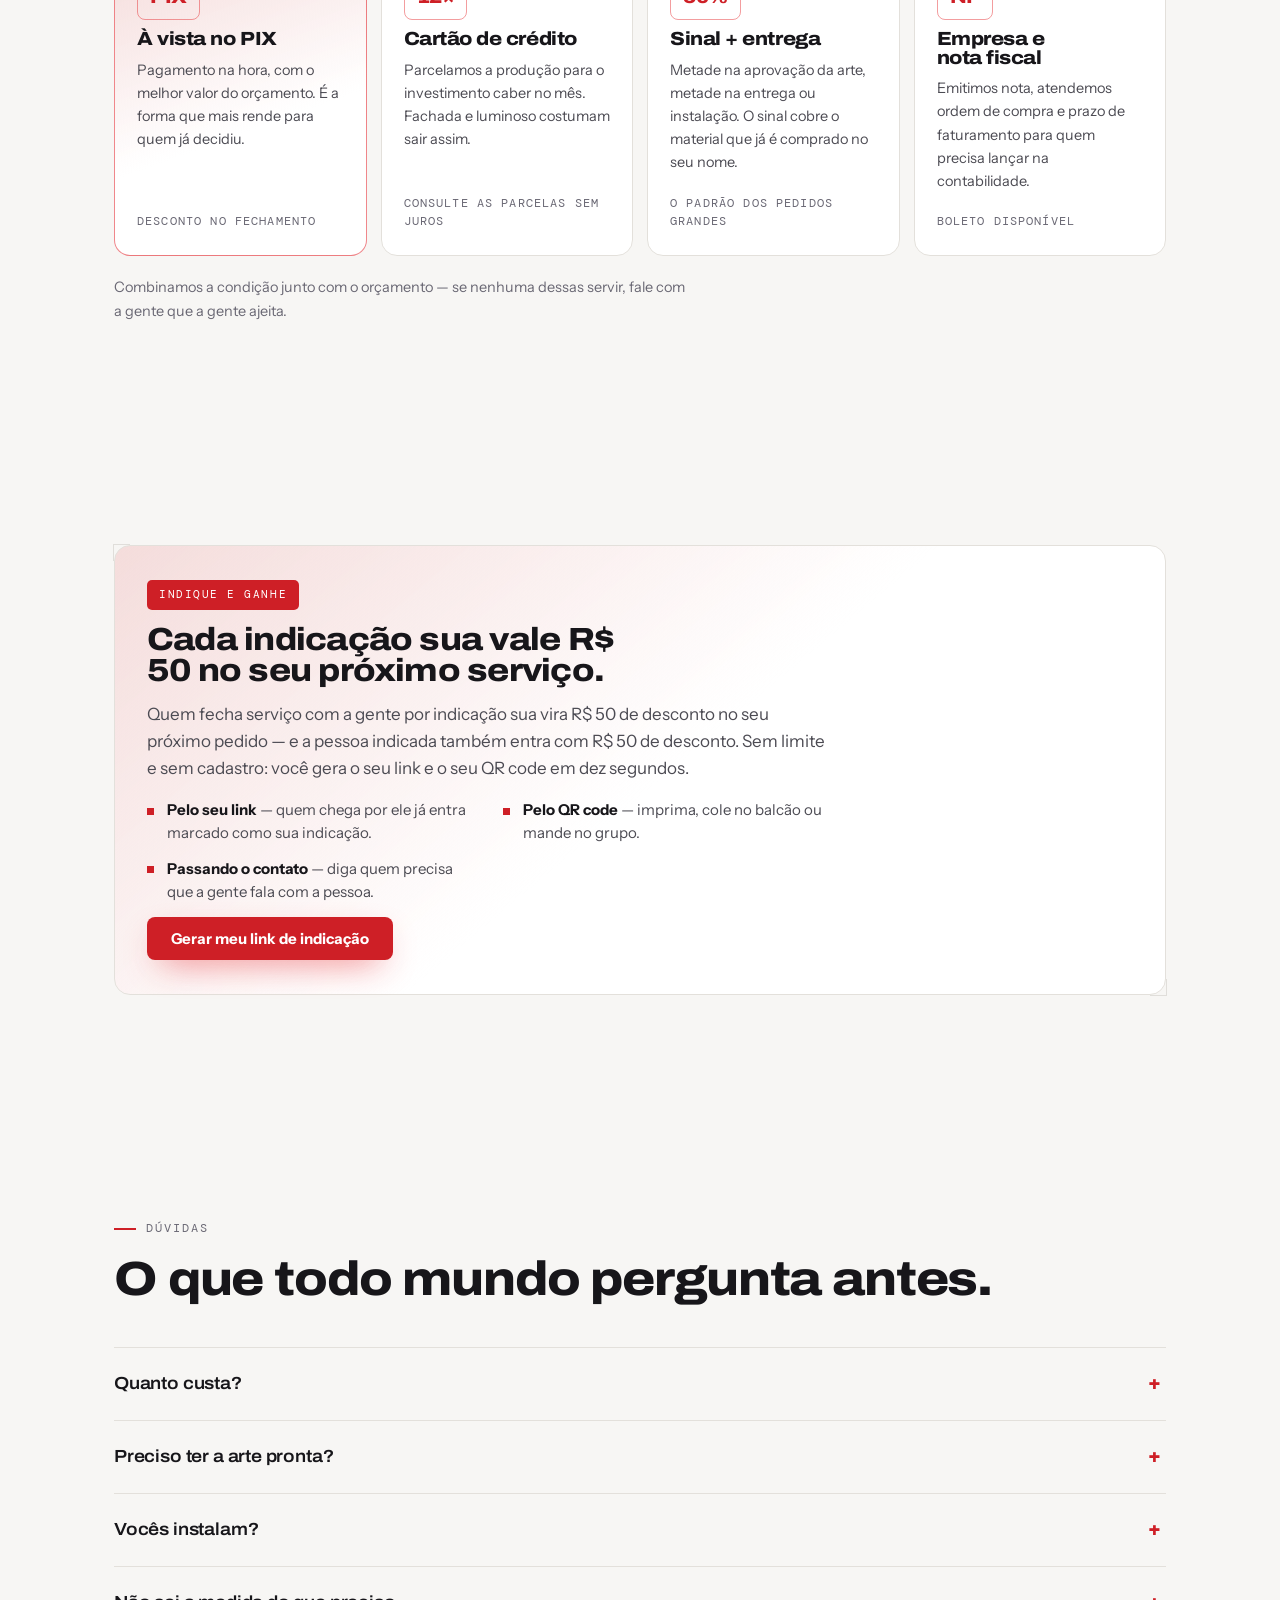
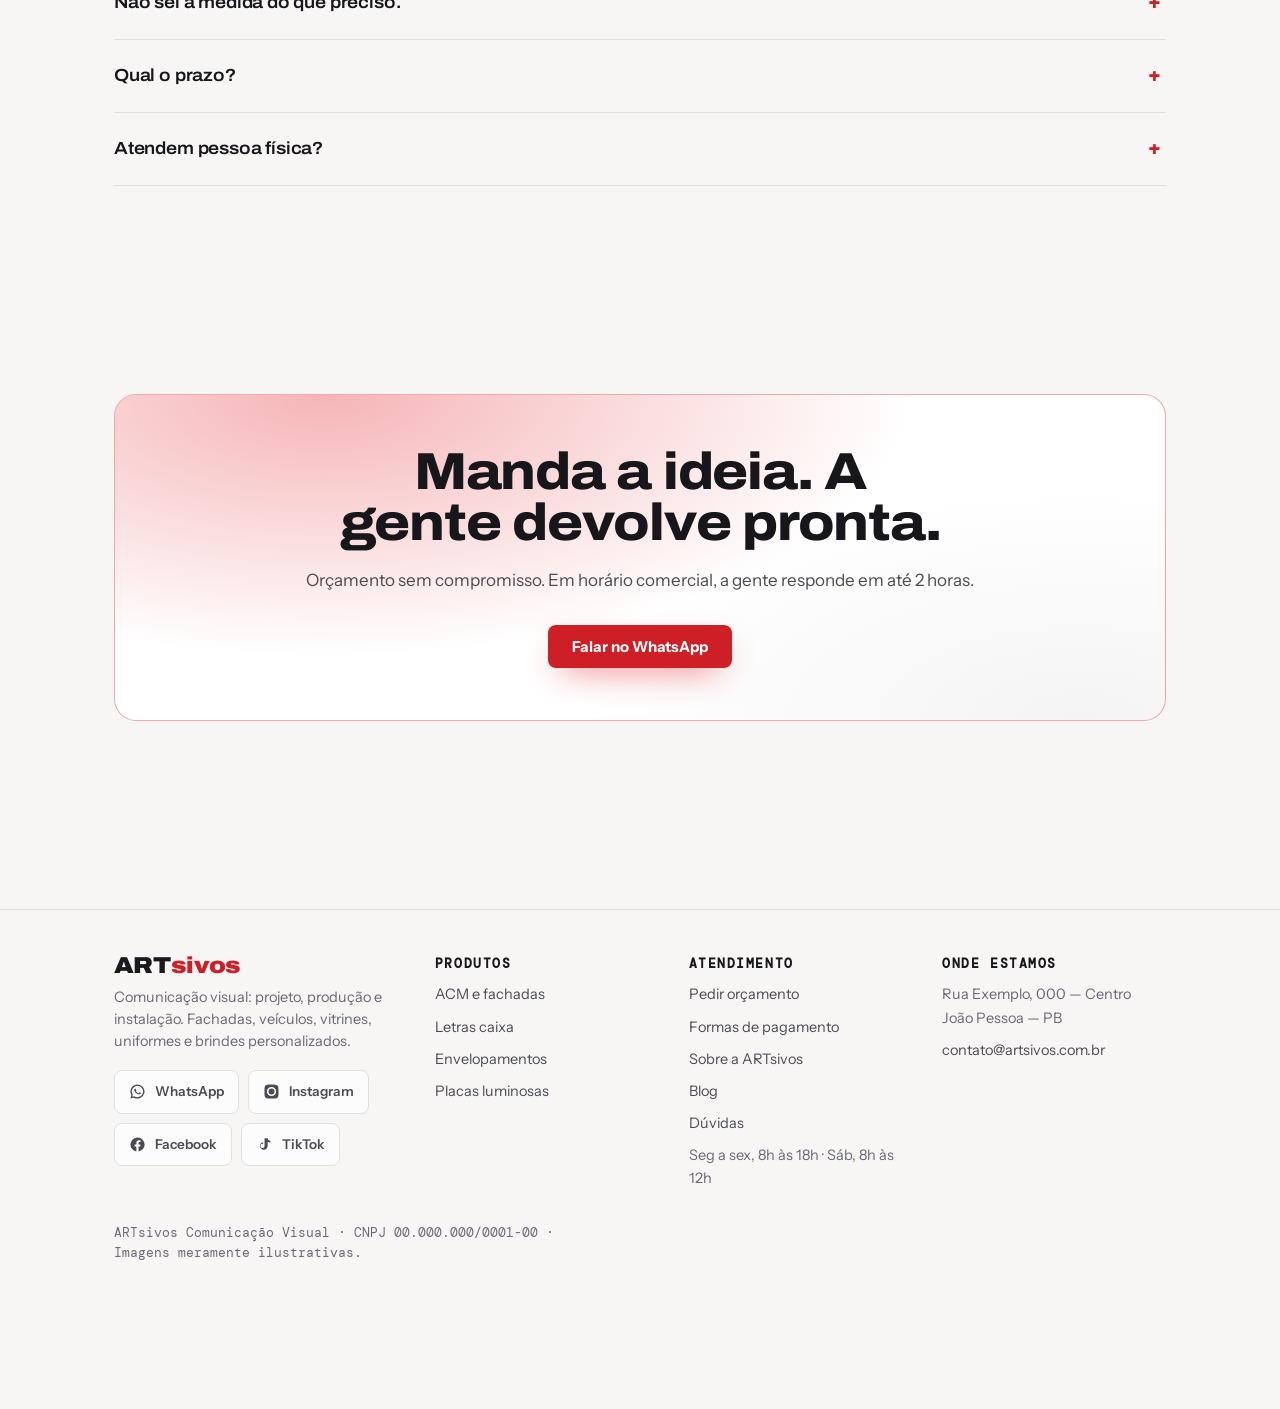
==== commit b3650143: "fix(artsivos): envio da foto pelo SDK do Storage, carregado sob demanda O endereco REST do Storage r" ====
--- a/artsivo/index.html
+++ b/artsivo/index.html
@@ -742,34 +742,55 @@
     });
   }
 
+  /* O envio usa o SDK do Firebase, carregado só neste momento — quem nunca
+     anexa foto não baixa nada. É a única parte do site com SDK, e tem
+     motivo: o endereço "cru" do Storage recusa o envio do navegador
+     (devolve 412 na verificação de CORS), e o endereço comum do Google
+     Cloud não passa pelas regras de segurança do Firebase. O SDK é o único
+     caminho que respeita a regra que diz "qualquer um manda, só o admin lê".
+
+     Guardamos o CAMINHO do arquivo, não o endereço: ler essas fotos é
+     privilégio do painel, então nem o próprio site consegue buscá-las de
+     volta. A miniatura que a pessoa vê é a imagem dela mesma, local. */
+  var storagePronto = null;
+  function abrirStorage(){
+    if(storagePronto) return storagePronto;
+    storagePronto = Promise.all([
+      import('https://www.gstatic.com/firebasejs/10.12.2/firebase-app.js'),
+      import('https://www.gstatic.com/firebasejs/10.12.2/firebase-storage.js')
+    ]).then(function(mods){
+      var app = mods[0].initializeApp({
+        apiKey: 'AIzaSyDHsfm8CPaaJE7_Kf0MMrIK8i39W5ekGhg',
+        authDomain: 'finpay-134b0.firebaseapp.com',
+        projectId: 'finpay-134b0',
+        storageBucket: 'finpay-134b0.appspot.com',
+        messagingSenderId: '641806492628',
+        appId: '1:641806492628:web:a67f8d94f4afb97271ac41'
+      }, 'envio-orcamento');
+      return {st: mods[1].getStorage(app), ref: mods[1].ref, enviar: mods[1].uploadBytes};
+    });
+    return storagePronto;
+  }
+
   function subirFoto(item){
-    var BUCKET = 'finpay-134b0.appspot.com';
     var caminho = 'artsivos/orcamentos/' + Date.now() + '-' +
                   Math.random().toString(36).slice(2, 8) +
                   (item.tipo === 'image/webp' ? '.webp' : '.jpg');
 
-    return fetch('https://firebasestorage.googleapis.com/v0/b/' + BUCKET +
-                 '/o?uploadType=media&name=' + encodeURIComponent(caminho), {
-      method: 'POST',
-      headers: {'Content-Type': item.tipo},
-      body: item.blob
-    }).then(function(r){
-      if(!r.ok) throw new Error('upload');
-      return r.json();
-    }).then(function(meta){
-      var token = (meta.downloadTokens || '').split(',')[0];
-      return 'https://firebasestorage.googleapis.com/v0/b/' + BUCKET + '/o/' +
-             encodeURIComponent(caminho) + '?alt=media&token=' + token;
+    return abrirStorage().then(function(fb){
+      return fb.enviar(fb.ref(fb.st, caminho), item.blob, {contentType: item.tipo});
+    }).then(function(){
+      return {caminho: caminho, previa: URL.createObjectURL(item.blob)};
     });
   }
 
   function pintarFotos(){
     var cx = document.getElementById('fotos-escolhidas');
     cx.innerHTML = '';
-    FOTOS.forEach(function(url, i){
+    FOTOS.forEach(function(f, i){
       var d = document.createElement('div');
       d.className = 'foto-mini';
-      d.innerHTML = '<img src="' + esc(url) + '" alt="Foto do local enviada por você">' +
+      d.innerHTML = '<img src="' + esc(f.previa) + '" alt="Foto do local enviada por você">' +
                     '<button class="tirar" type="button" title="Tirar esta foto">×</button>';
       d.querySelector('.tirar').addEventListener('click', function(){
         FOTOS.splice(i, 1);
@@ -806,8 +827,8 @@
         encolher(f).then(function(item){
           if(!item) throw new Error('imagem');
           return subirFoto(item);
-        }).then(function(url){
-          FOTOS.push(url);
+        }).then(function(item){
+          FOTOS.push(item);
           feitas++;
           pintarFotos();
           estadoFoto(FOTOS.length + ' foto(s) enviada(s)');
@@ -859,8 +880,8 @@
               pedido:   txt(resumo, 2000),
               valor:    txt(est ? brl(est.total) : 'Sob consulta', 40),
               origem:   txt('site artsivos', 40),
-              fotos:    {arrayValue: {values: FOTOS.slice(0, 6).map(function(u){
-                          return {stringValue: String(u).slice(0, 500)};
+              fotos:    {arrayValue: {values: FOTOS.slice(0, 6).map(function(f){
+                          return {stringValue: String(f.caminho).slice(0, 500)};
                         })}}
             }
           },
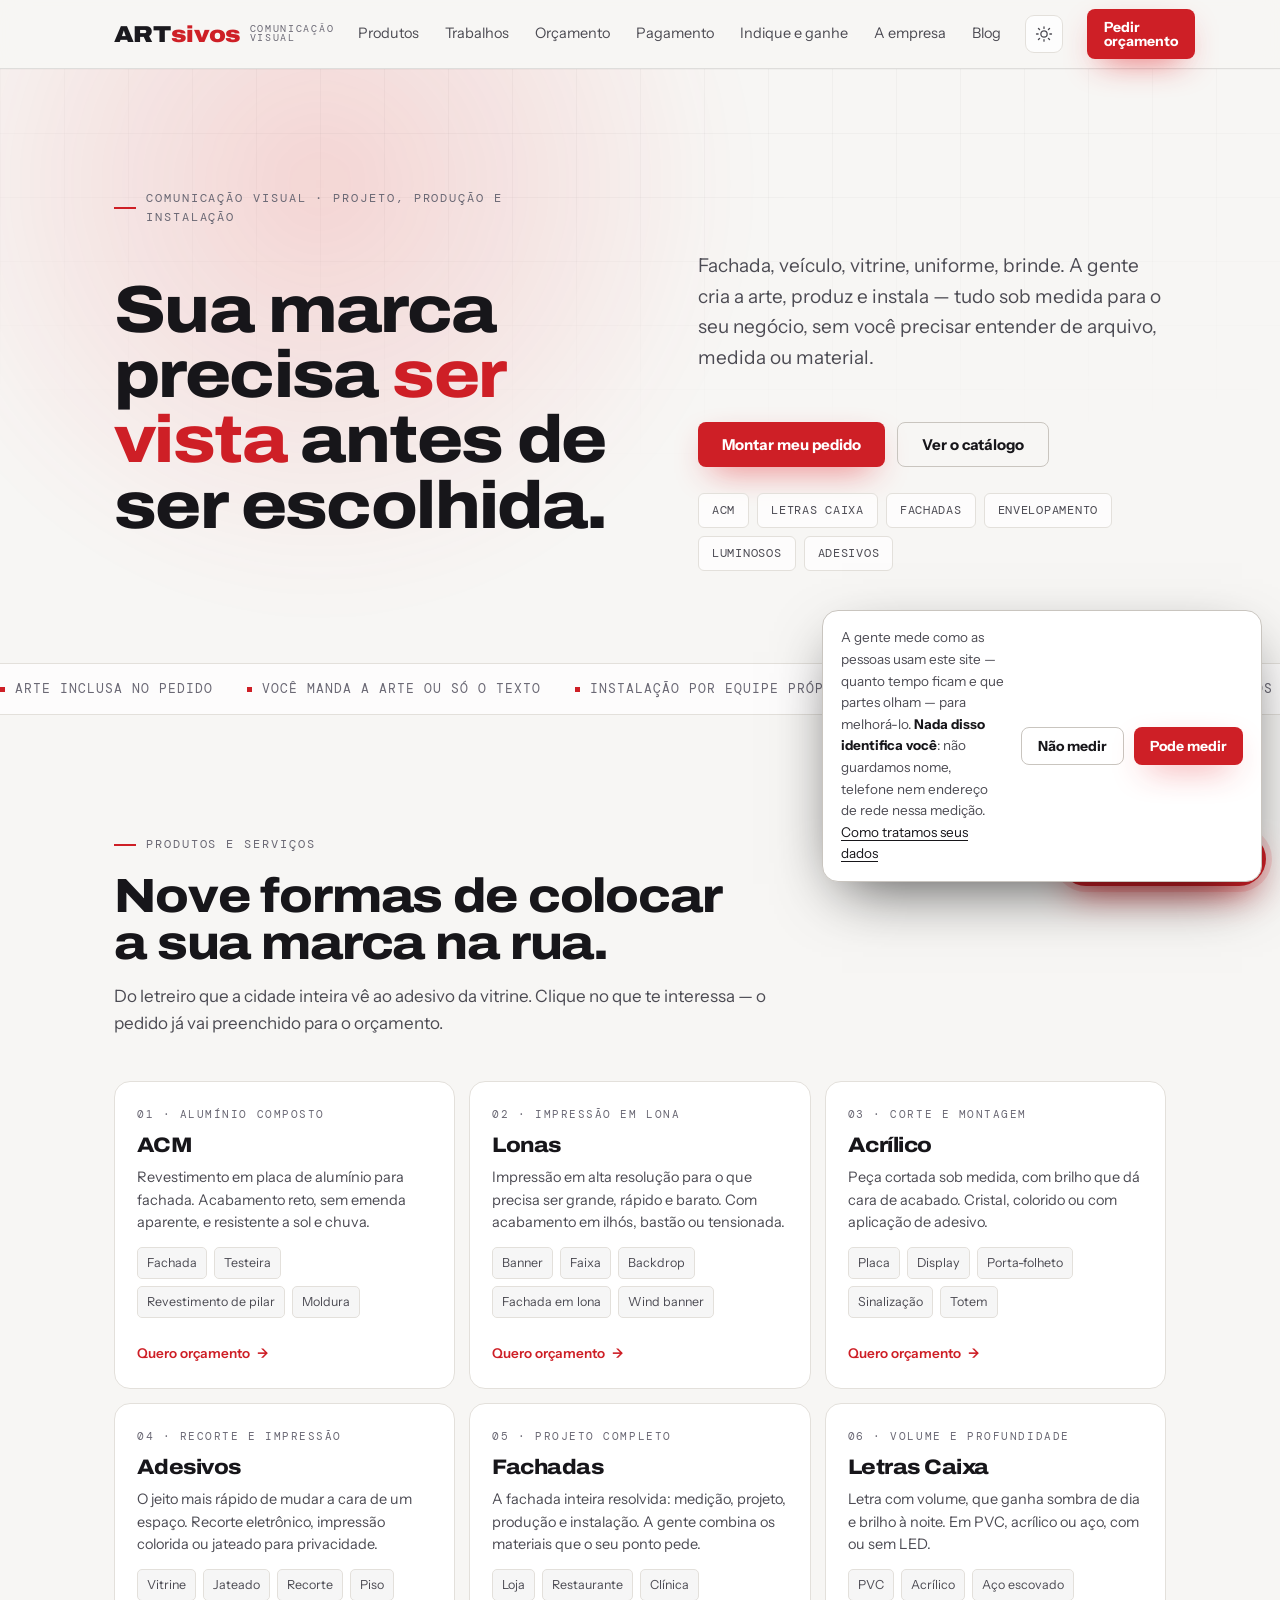
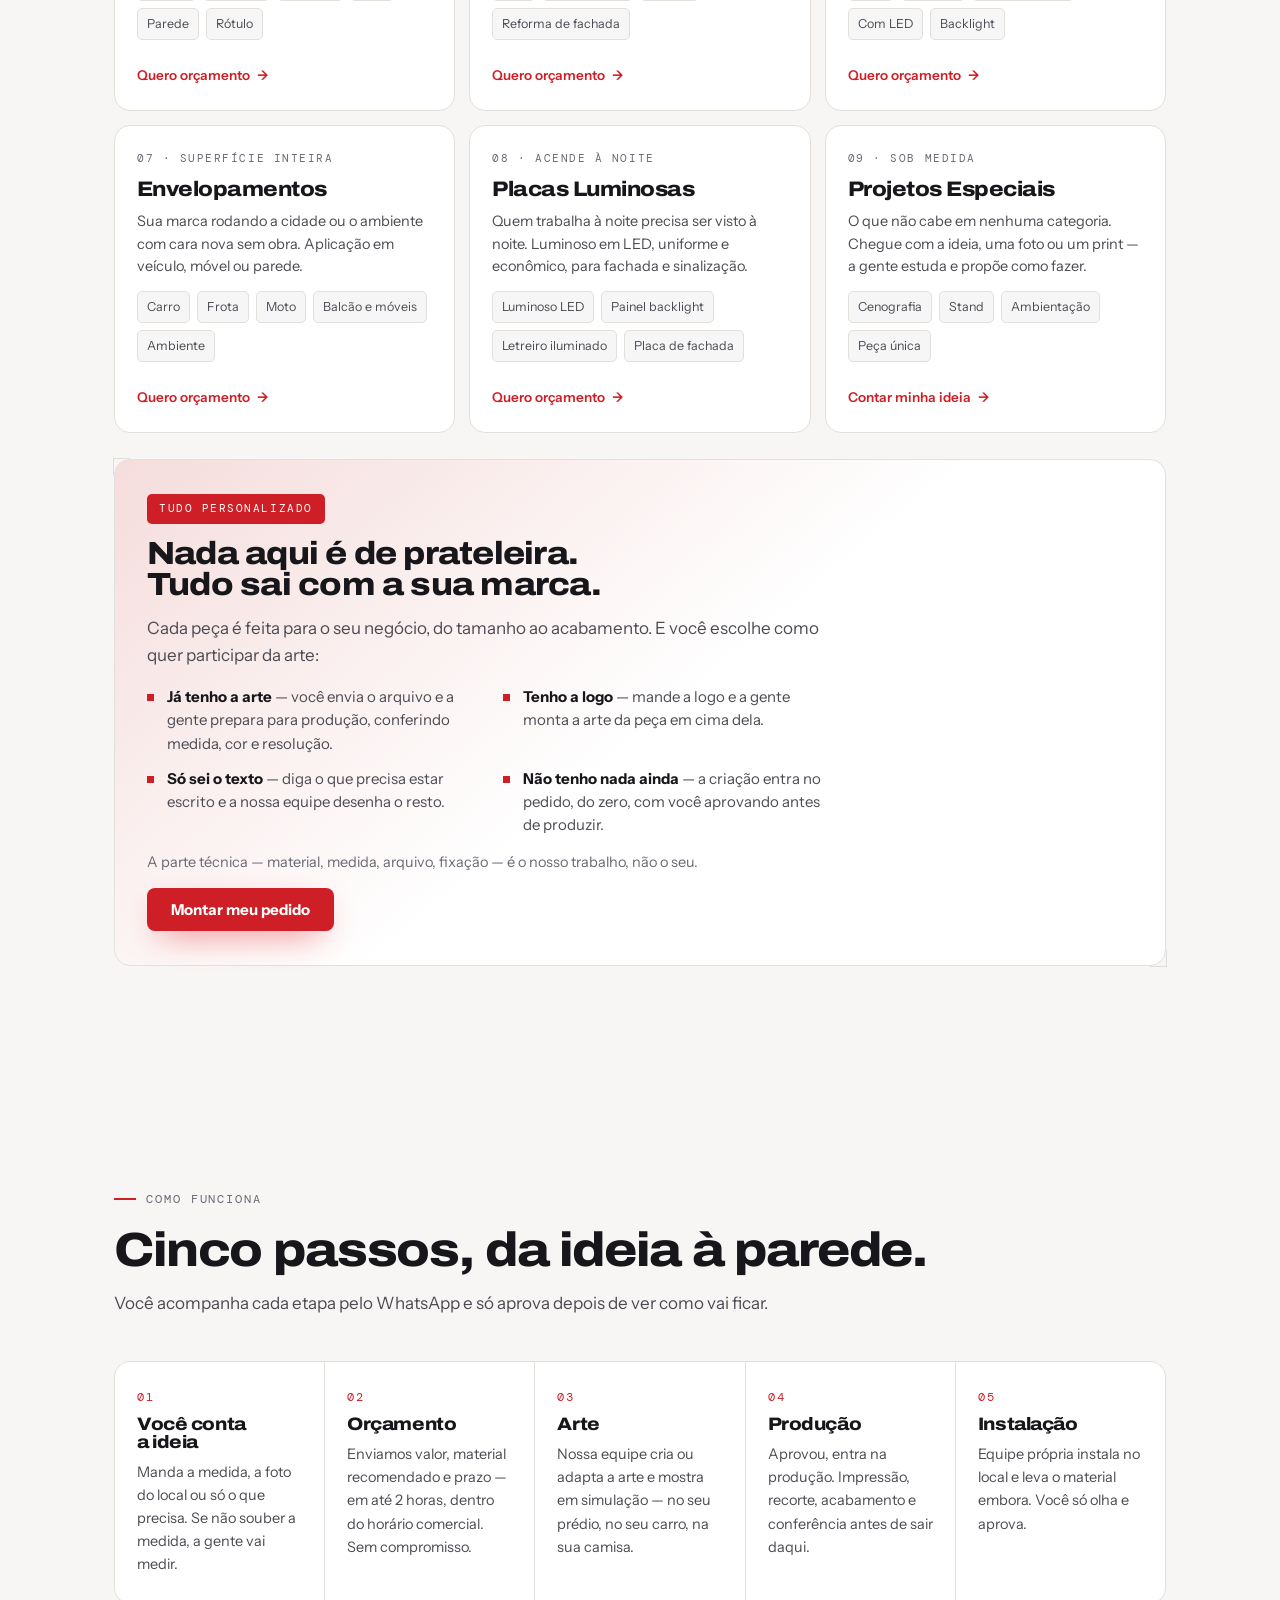
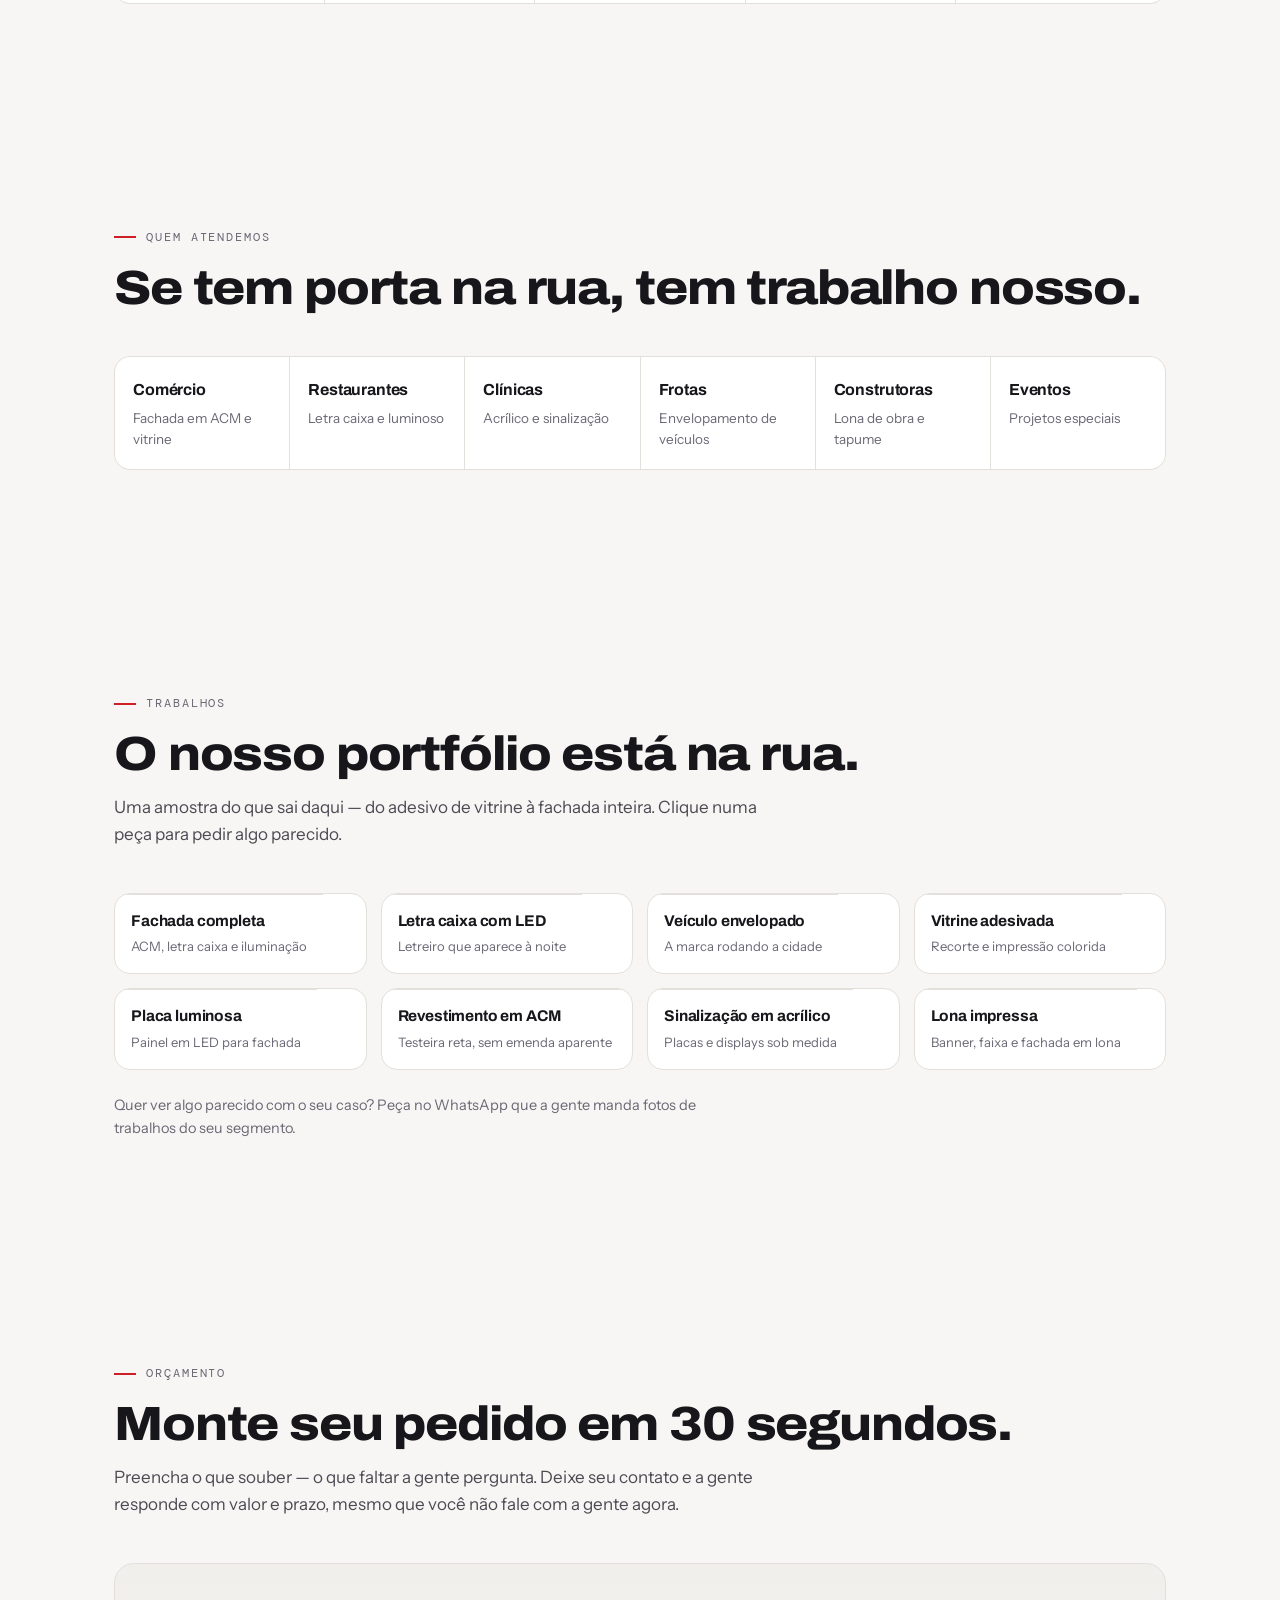
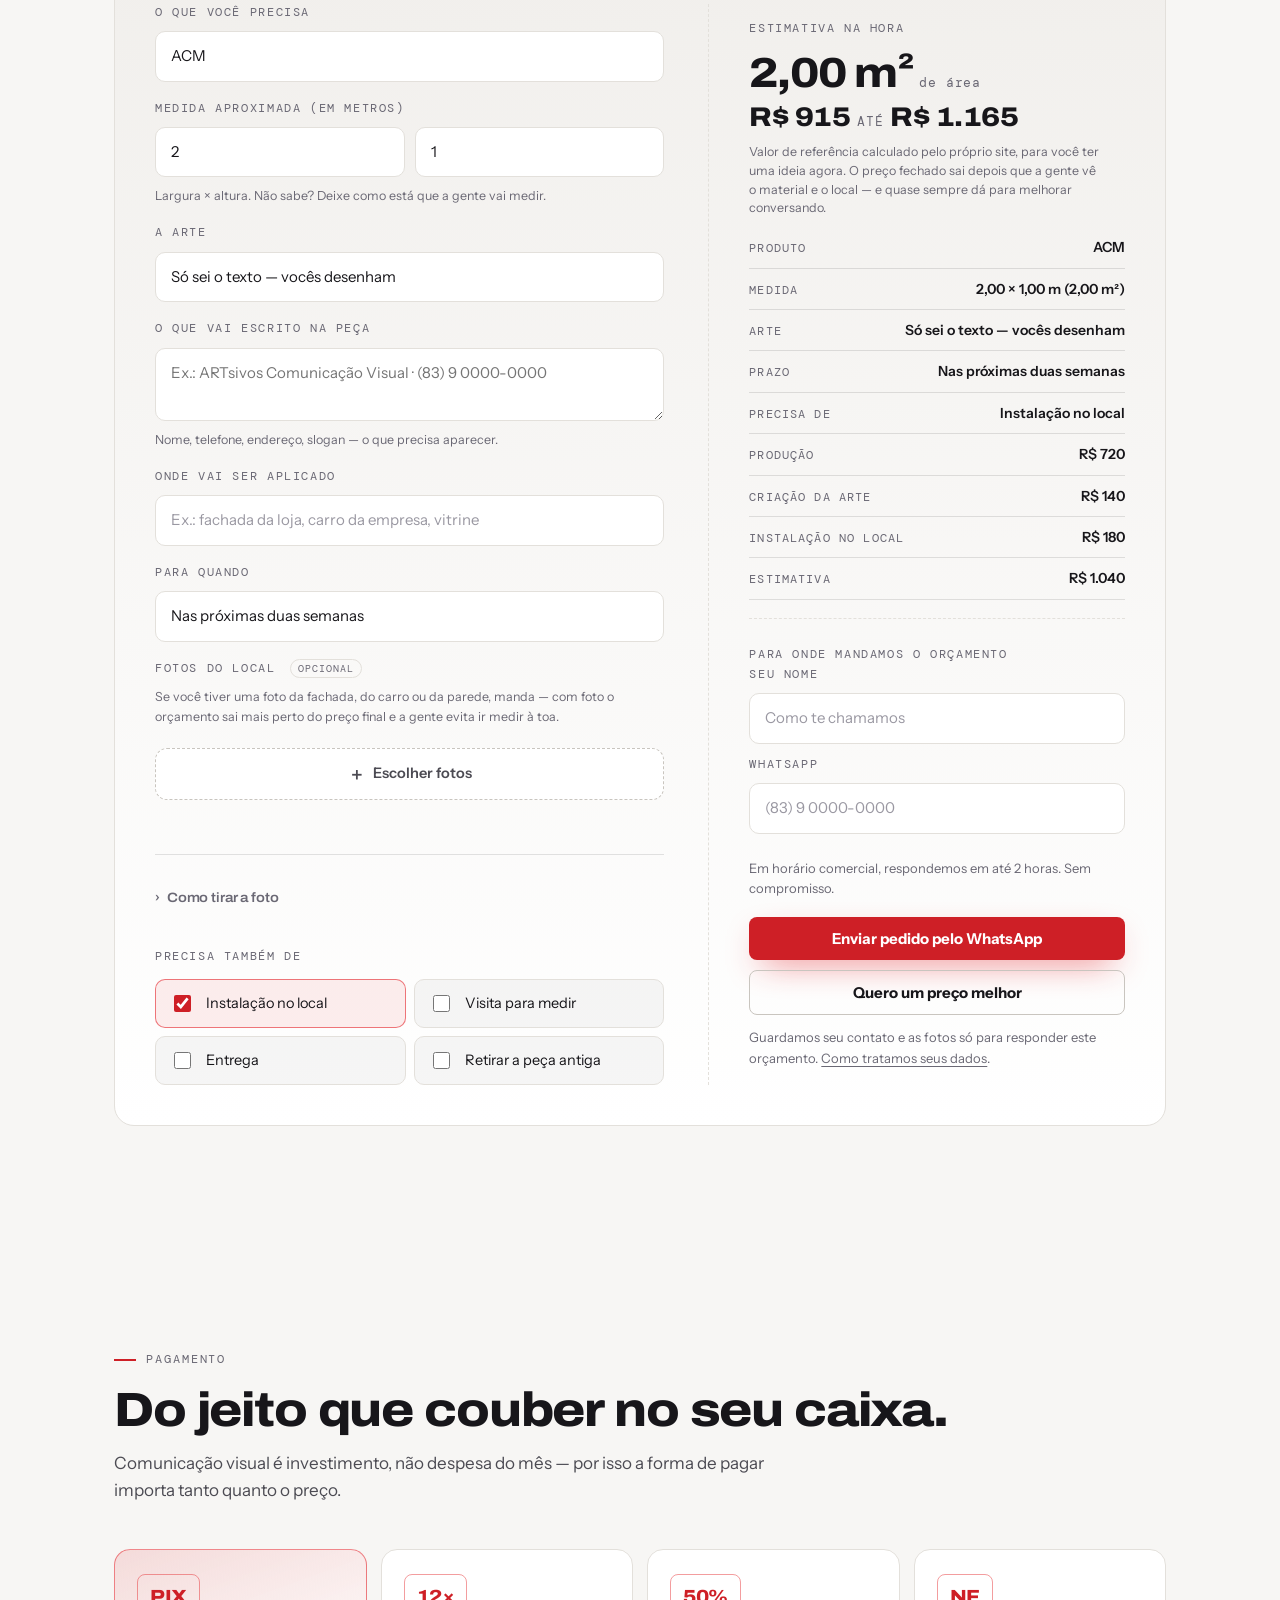
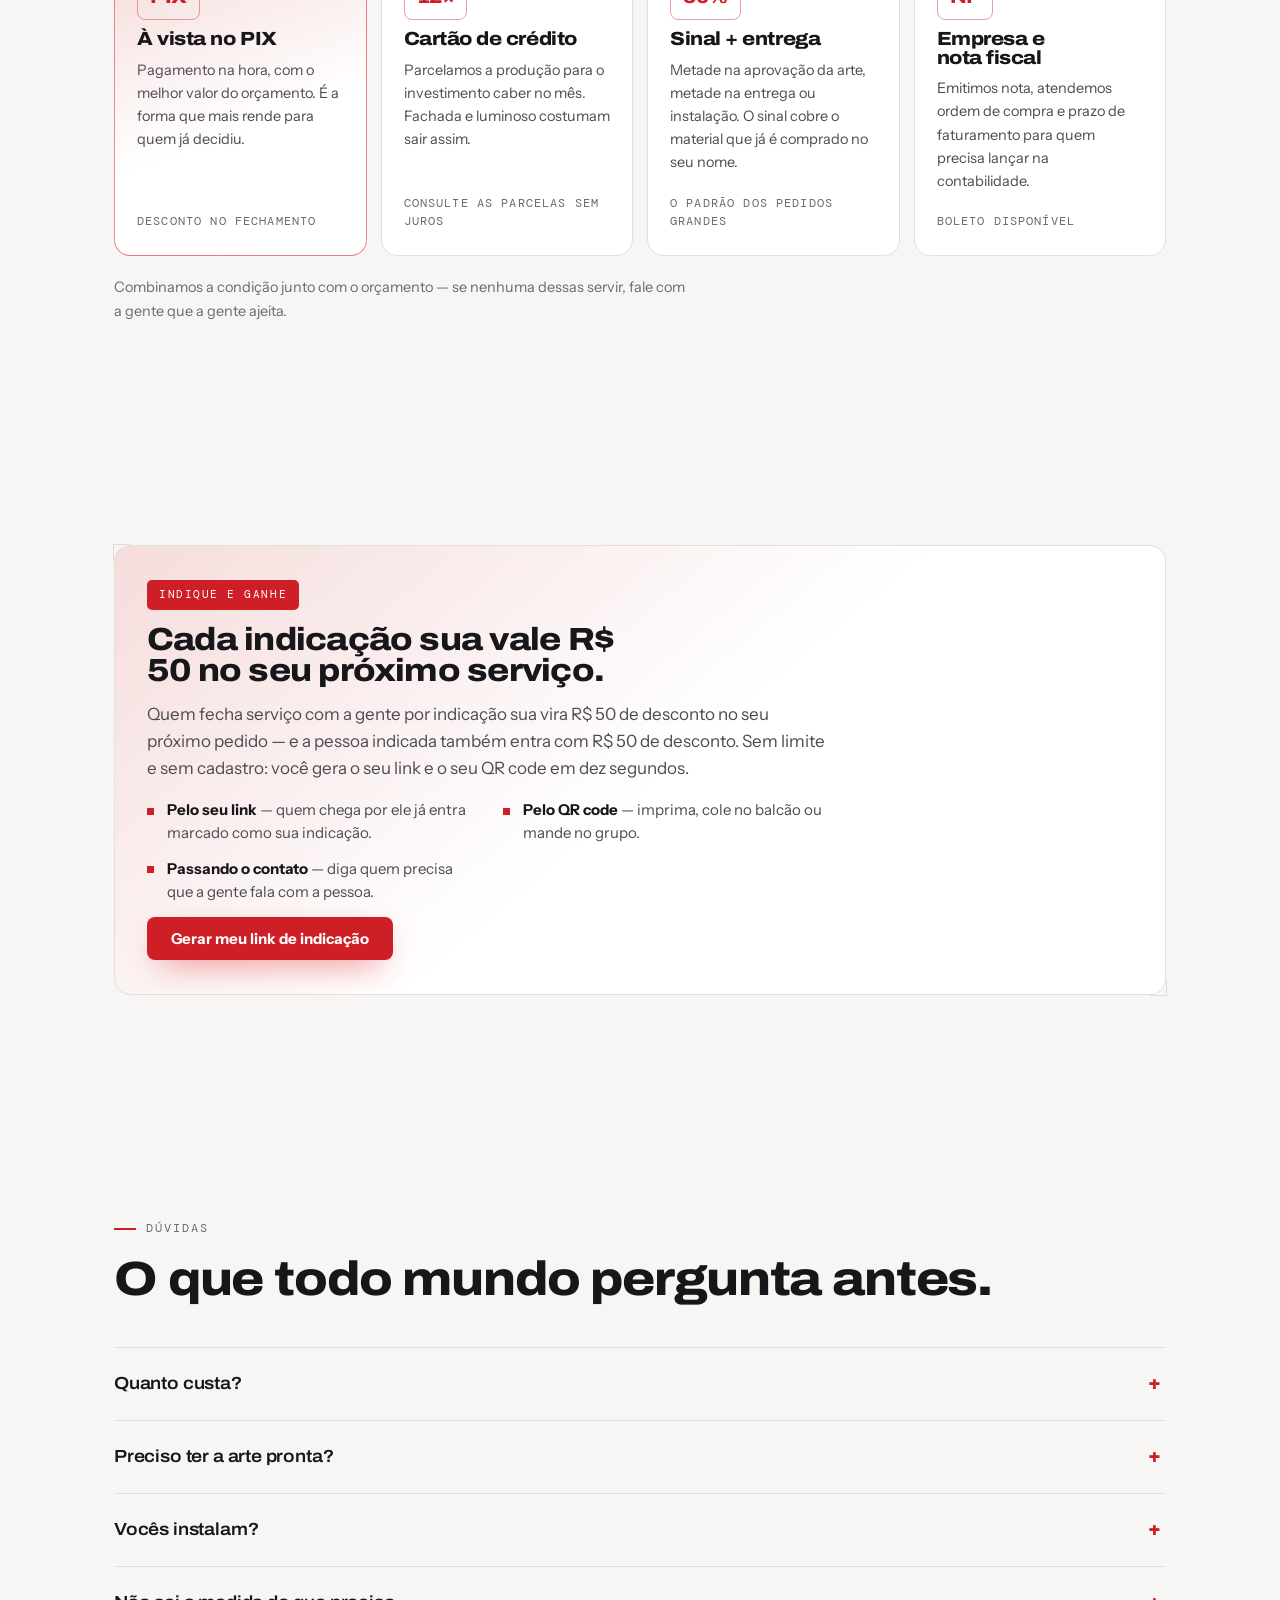
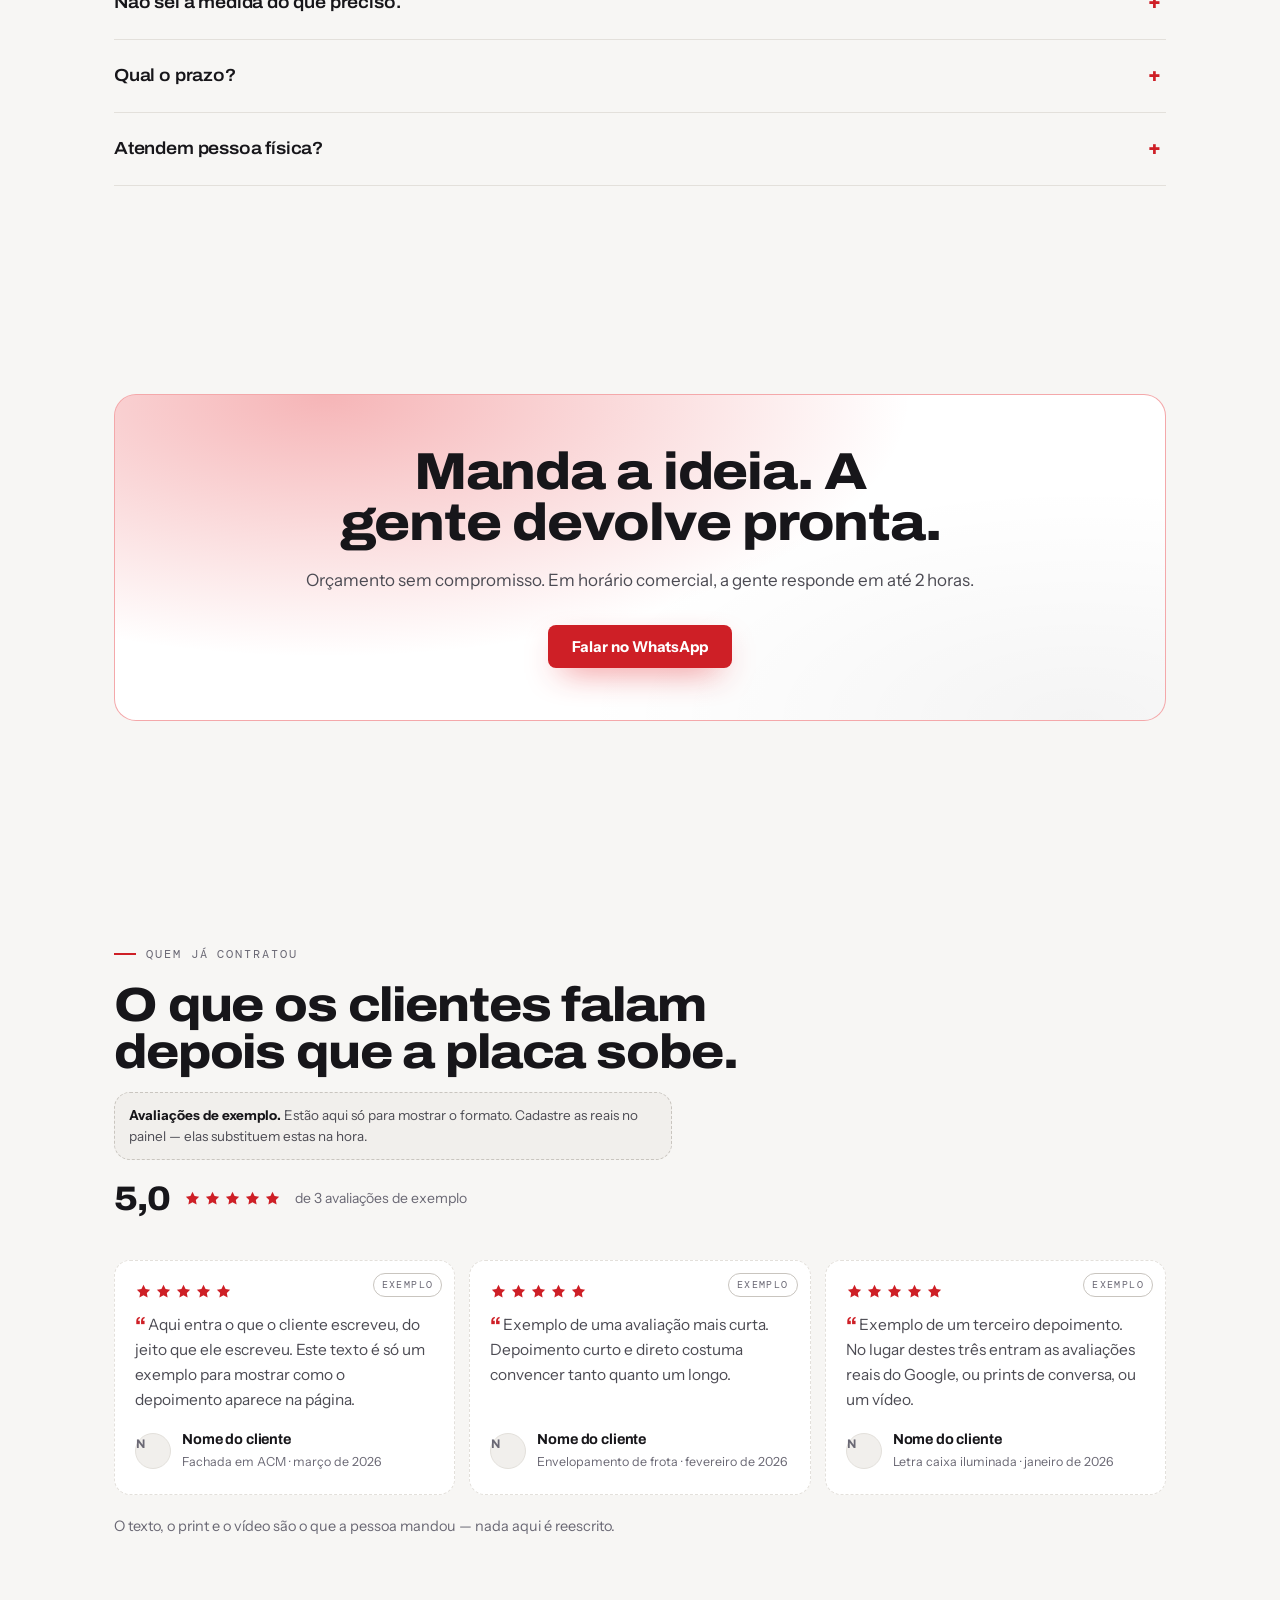
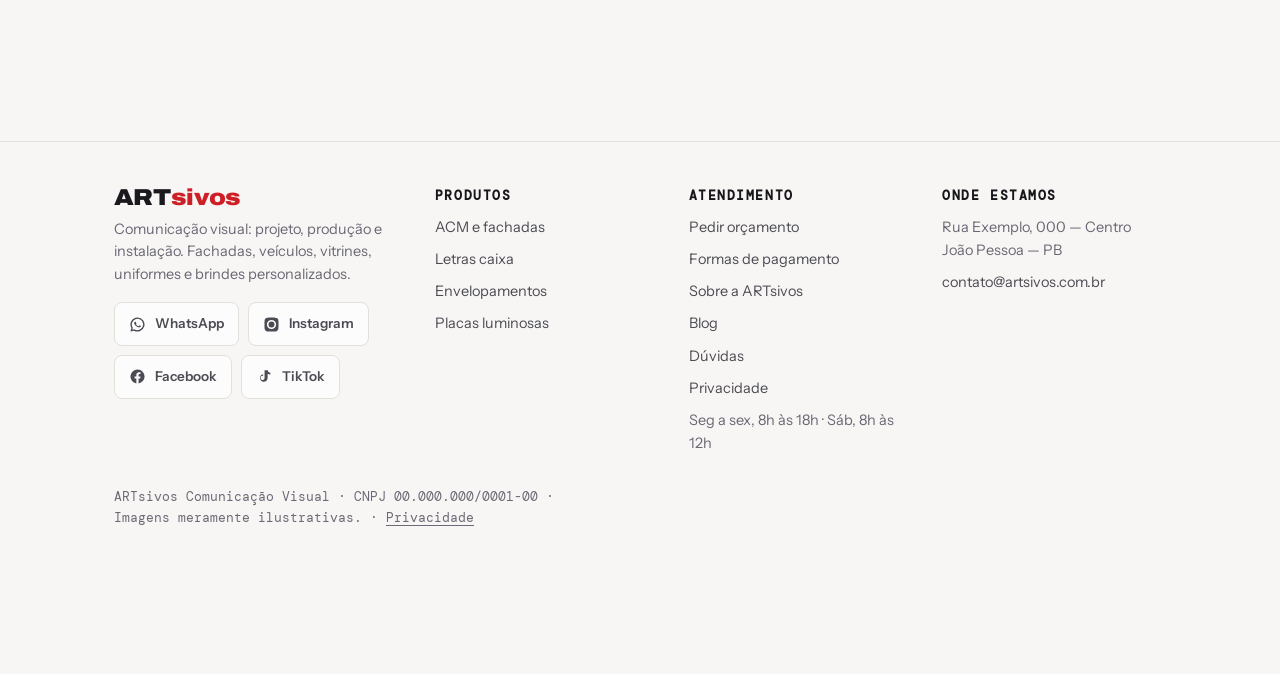
==== commit 2c0a825b: "feat(dados): guardar indicações e medir a visita, com consentimento e LGPD - artsivos_indicacoes: o " ====
--- a/artsivo/index.html
+++ b/artsivo/index.html
@@ -348,7 +348,7 @@
         <p class="note">Em horário comercial, respondemos em até 2 horas. Sem compromisso.</p>
         <a class="btn btn-primary" id="out-wa" href="#" target="_blank" rel="noopener">Enviar pedido pelo WhatsApp</a>
         <a class="btn btn-ghost" id="out-melhor" href="#" target="_blank" rel="noopener">Quero um preço melhor</a>
-        <p class="note" style="margin:12px 0 0">Guardamos seu contato só para responder este orçamento.</p>
+        <p class="note" style="margin:12px 0 0">Guardamos seu contato e as fotos só para responder este orçamento. <a href="privacidade/" style="color:inherit;text-decoration:underline;text-underline-offset:3px">Como tratamos seus dados</a>.</p>
       </div>
     </div>
   </div>
@@ -474,6 +474,7 @@
         <a href="sobre/">Sobre a ARTsivos</a>
         <a href="blog/">Blog</a>
         <a href="#duvidas">Dúvidas</a>
+        <a href="privacidade/">Privacidade</a>
         <span>Seg a sex, 8h às 18h · Sáb, 8h às 12h</span>
       </div>
       <div class="col">
@@ -482,7 +483,7 @@
         <a href="mailto:contato@artsivos.com.br">contato@artsivos.com.br</a>
       </div>
     </div>
-    <p class="legal">ARTsivos Comunicação Visual · CNPJ 00.000.000/0001-00 · Imagens meramente ilustrativas.</p>
+    <p class="legal">ARTsivos Comunicação Visual · CNPJ 00.000.000/0001-00 · Imagens meramente ilustrativas. · <a href="privacidade/" style="color:inherit;text-decoration:underline;text-underline-offset:3px">Privacidade</a></p>
   </div>
 </footer>
 
@@ -865,6 +866,15 @@
 
     function txt(v, max){ return {stringValue: String(v == null ? '' : v).slice(0, max)}; }
 
+    /* se a pessoa chegou por um link de indicação, o código vai junto do
+       pedido — é o que permite descontar os R$ 50 de quem indicou */
+    function quemIndicou(){
+      try{
+        var r = JSON.parse(localStorage.getItem('artsivos.radar.v1') || 'null');
+        return (r && r.indicacao) || '';
+      }catch(e){ return ''; }
+    }
+
     try{
       fetch('https://firestore.googleapis.com/v1/' + base + ':commit?key=' + CHAVE, {
         method: 'POST',
@@ -880,6 +890,7 @@
               pedido:   txt(resumo, 2000),
               valor:    txt(est ? brl(est.total) : 'Sob consulta', 40),
               origem:   txt('site artsivos', 40),
+              indicadoPor: txt(quemIndicou(), 24),
               fotos:    {arrayValue: {values: FOTOS.slice(0, 6).map(function(f){
                           return {stringValue: String(f.caminho).slice(0, 500)};
                         })}}
--- a/artsivo/estilo.css
+++ b/artsivo/estilo.css
@@ -143,7 +143,9 @@
 .marca .sub{font-family:"DM Mono",monospace;font-weight:400;font-size:9.5px;letter-spacing:.18em;
   text-transform:uppercase;color:var(--ink-mute);margin-left:8px;align-self:center}
 .nav-links{display:none;gap:26px;align-items:center;font-size:14.5px;color:var(--ink-soft)}
-.nav-links a{text-decoration:none}
+/* item do menu nunca quebra no meio: 'A empresa' virando duas linhas
+   desmonta a altura da barra inteira */
+.nav-links a{text-decoration:none;white-space:nowrap}
 .nav-links a:hover{color:var(--ink)}
 
 .btn{display:inline-flex;align-items:center;justify-content:center;gap:9px;padding:14px 24px;border-radius:8px;border:0;cursor:pointer;
@@ -572,6 +574,16 @@
 .estrelas svg{width:17px;height:17px;fill:var(--edge-2)}
 .estrelas svg.on{fill:var(--red)}
 
+/* avaliações de exemplo: precisam gritar que são exemplo, inclusive num print
+   de um cartão sozinho — por isso o selo fica no cartão, não só no topo */
+.aval-exemplo{margin:18px 0 0;padding:12px 14px;border-radius:var(--r);
+  border:1px dashed var(--edge-2);background:var(--panel-2);
+  font-size:13.5px;line-height:1.55;color:var(--ink-soft)}
+.aval-exemplo b{color:var(--ink)}
+.aval.e-exemplo{position:relative;border-style:dashed}
+.aval .selo-ex{position:absolute;top:12px;right:12px;
+  font-family:"DM Mono",monospace;font-size:10px;letter-spacing:.14em;text-transform:uppercase;
+  color:var(--ink-mute);border:1px solid var(--edge-2);border-radius:999px;padding:3px 8px}
 .avals{display:grid;grid-template-columns:1fr;gap:14px;margin-top:26px}
 .aval{border:1px solid var(--edge);border-radius:var(--r);background:var(--panel);padding:22px 20px;
   display:flex;flex-direction:column;gap:12px}
@@ -638,3 +650,36 @@
 .aval-midia.video video{width:100%;display:block;max-height:460px;background:#000}
 .aval.tem-video blockquote{font-size:14.5px}
 @media (prefers-reduced-motion:reduce){ .aval-midia.print::after{transition:none} }
+
+/* ---- aviso de medição (LGPD) ----
+   Discreto, mas com as duas opções do mesmo tamanho: consentimento em que
+   recusar é mais difícil que aceitar não é consentimento. */
+.aviso-dados{position:fixed;left:14px;right:14px;bottom:14px;z-index:70;
+  background:var(--panel);border:1px solid var(--edge-2);border-radius:var(--r);
+  padding:16px 18px;box-shadow:0 22px 60px -20px rgba(0,0,0,.75);
+  display:flex;flex-direction:column;gap:12px}
+.aviso-dados p{margin:0;font-size:13.5px;line-height:1.6;color:var(--ink-soft)}
+.aviso-dados b{color:var(--ink)}
+.aviso-dados a{color:var(--ink);text-decoration:underline;text-underline-offset:3px}
+.aviso-bts{display:flex;gap:10px}
+.aviso-bts .btn{flex:1;padding:11px 16px;font-size:14px}
+@media (min-width:760px){
+  .aviso-dados{left:auto;right:18px;bottom:18px;max-width:440px;flex-direction:row;align-items:center;gap:16px}
+  .aviso-bts{flex:none}
+  .aviso-bts .btn{flex:none}
+}
+
+/* ---- página de privacidade ---- */
+.texto .pendente{margin:22px 0 10px;padding:14px 16px;border-radius:var(--r);
+  border:1px dashed #C9821F;background:rgba(201,130,31,.1);
+  font-size:14.5px;line-height:1.6;color:var(--ink-soft)}
+.texto .pendente b{color:#E9A13B}
+.texto .atualizado{margin-top:40px;font-family:"DM Mono",monospace;font-size:12px;
+  letter-spacing:.06em;color:var(--ink-mute)}
+
+.escolha-medicao{margin:16px 0 8px;padding:16px 18px;border:1px solid var(--edge);
+  border-radius:var(--r);background:var(--panel-2);display:flex;flex-wrap:wrap;
+  align-items:center;gap:14px;justify-content:space-between}
+.escolha-medicao .estado-medicao{margin:0;font-size:14.5px;color:var(--ink)}
+.escolha-bts{display:flex;gap:10px}
+.escolha-bts .btn[disabled]{opacity:.45;pointer-events:none}
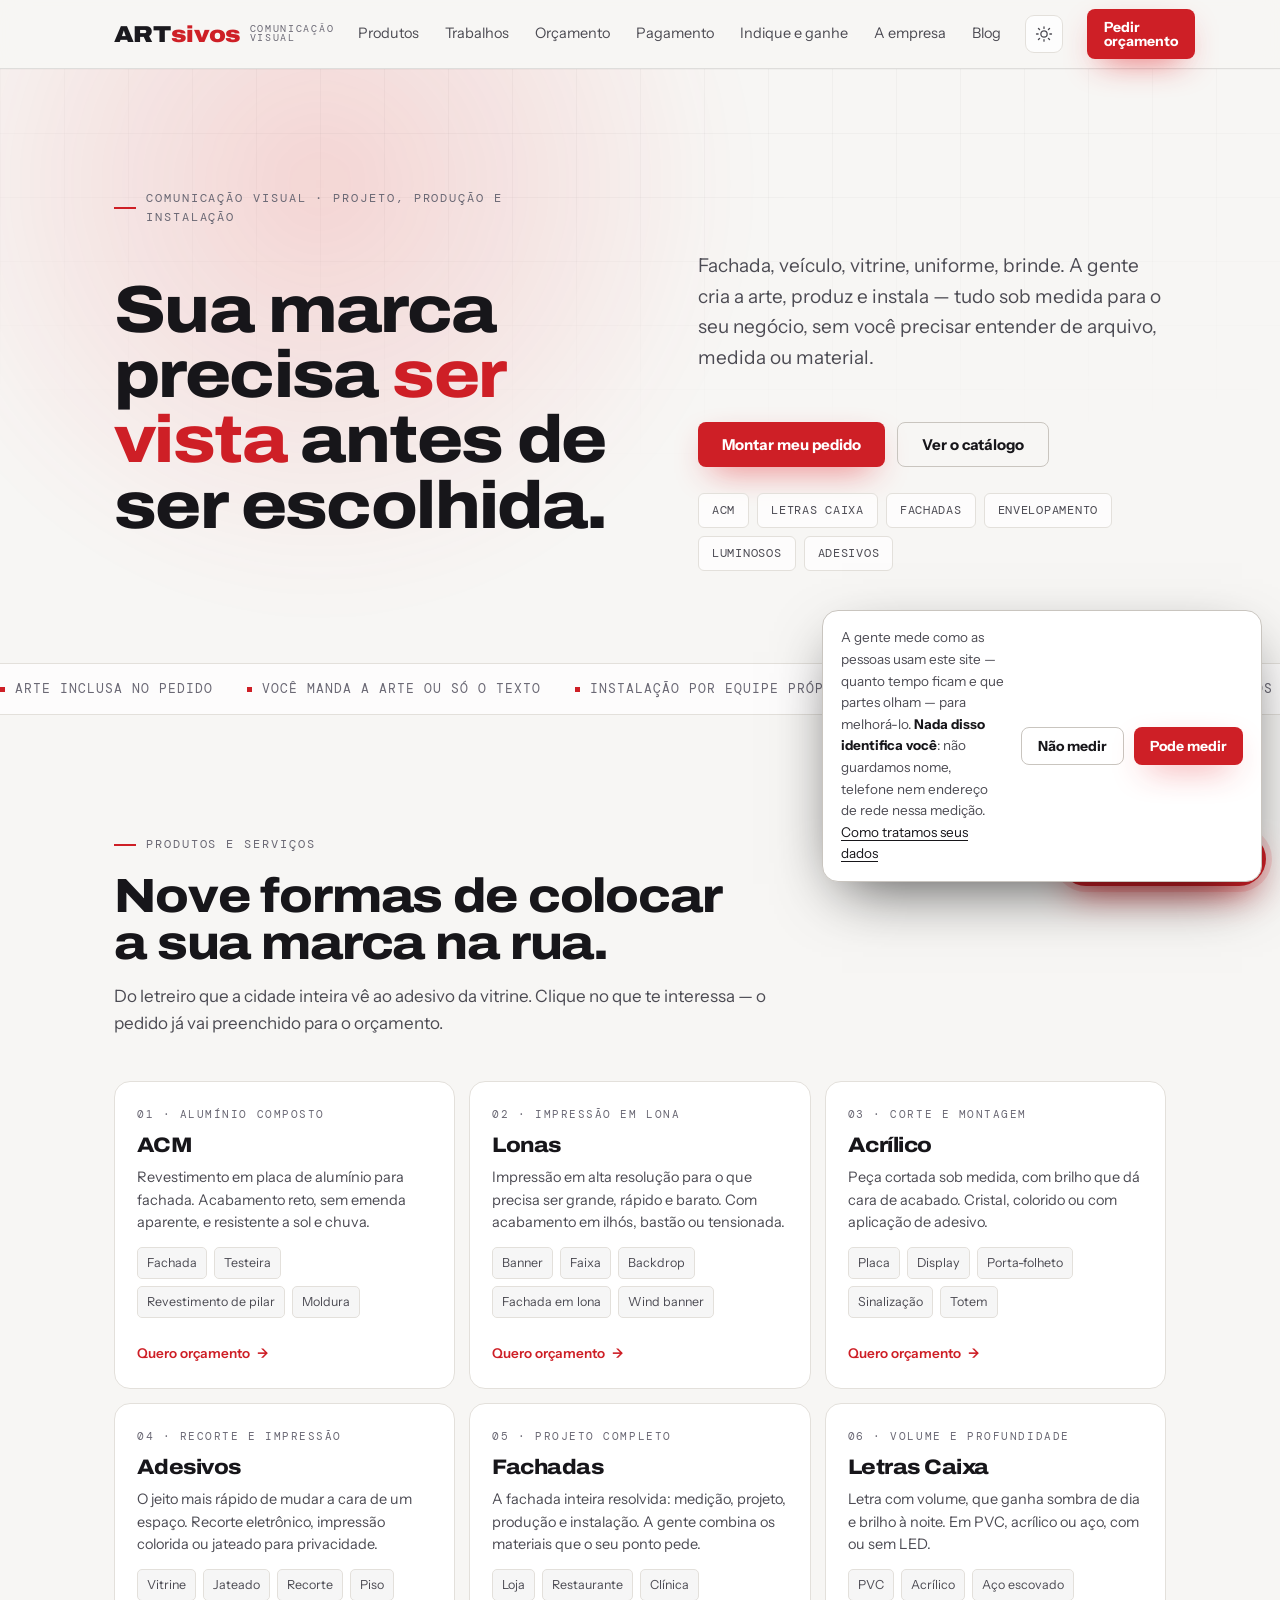
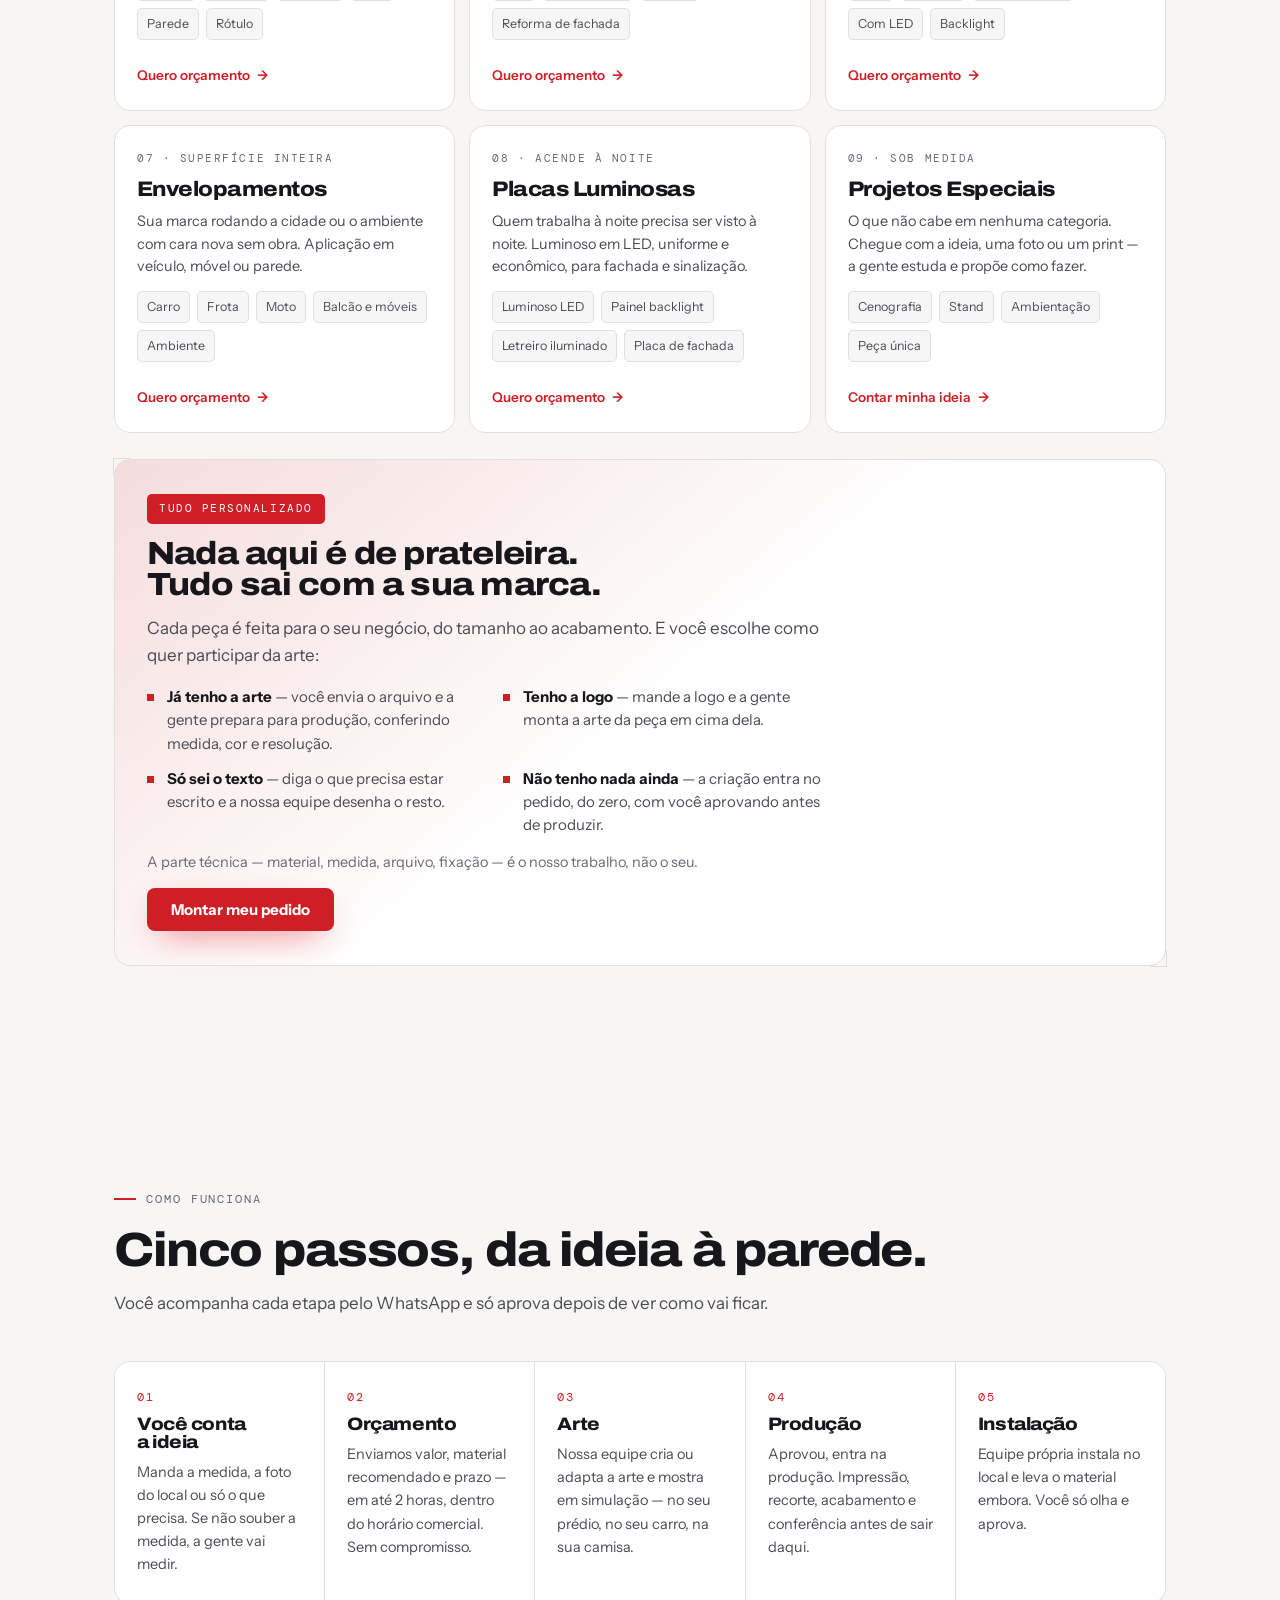
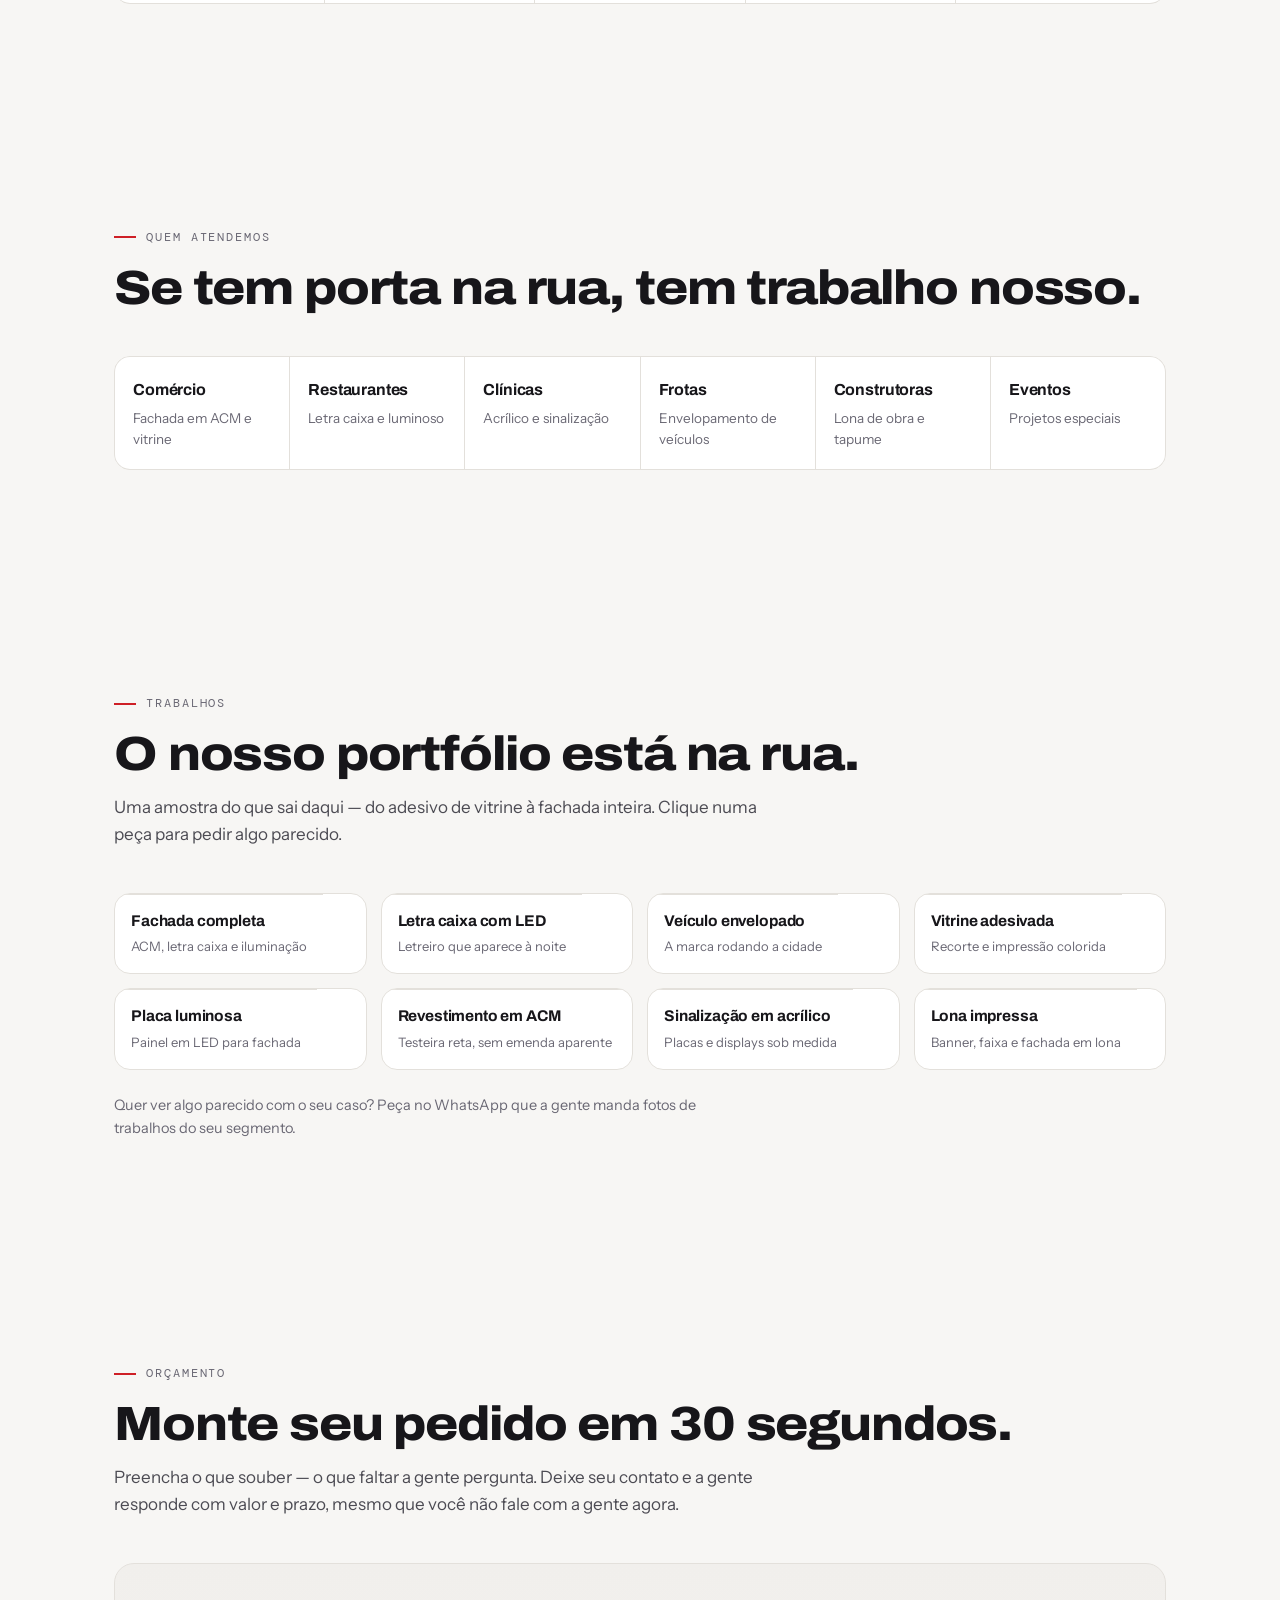
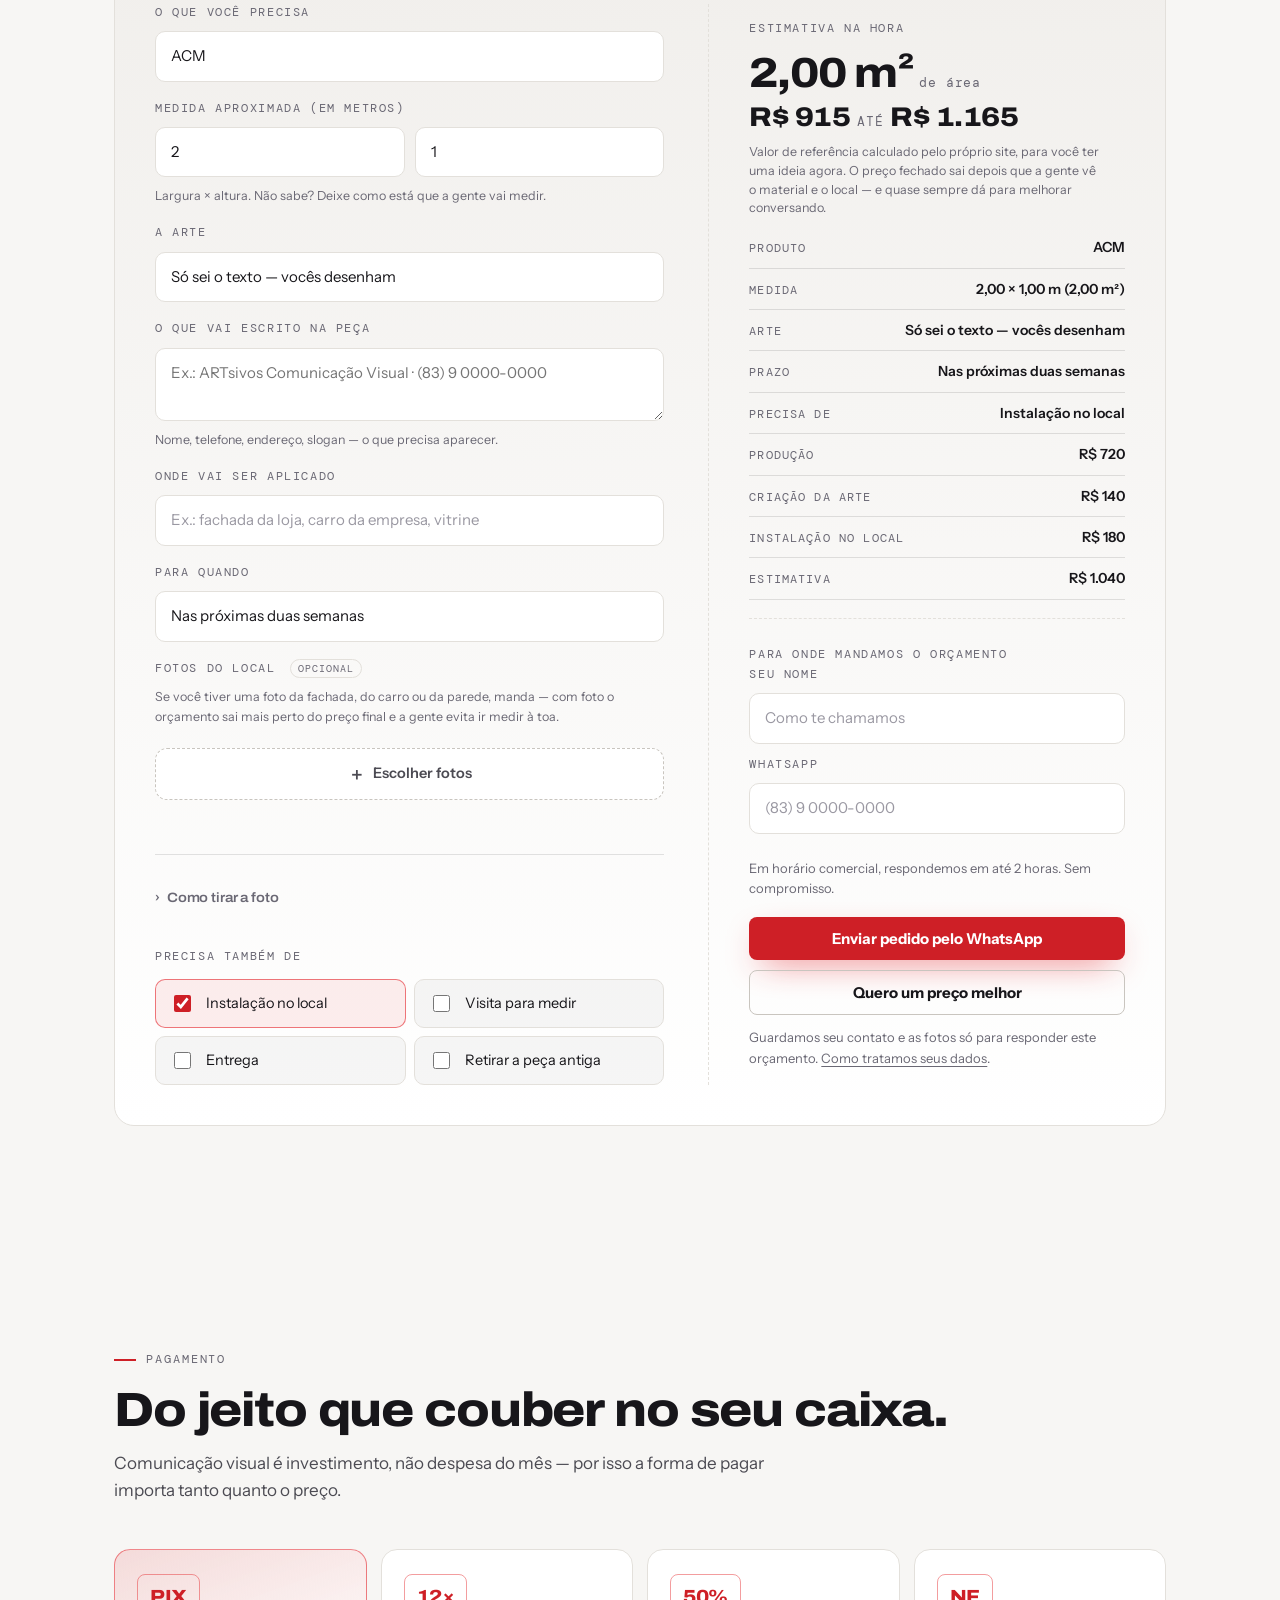
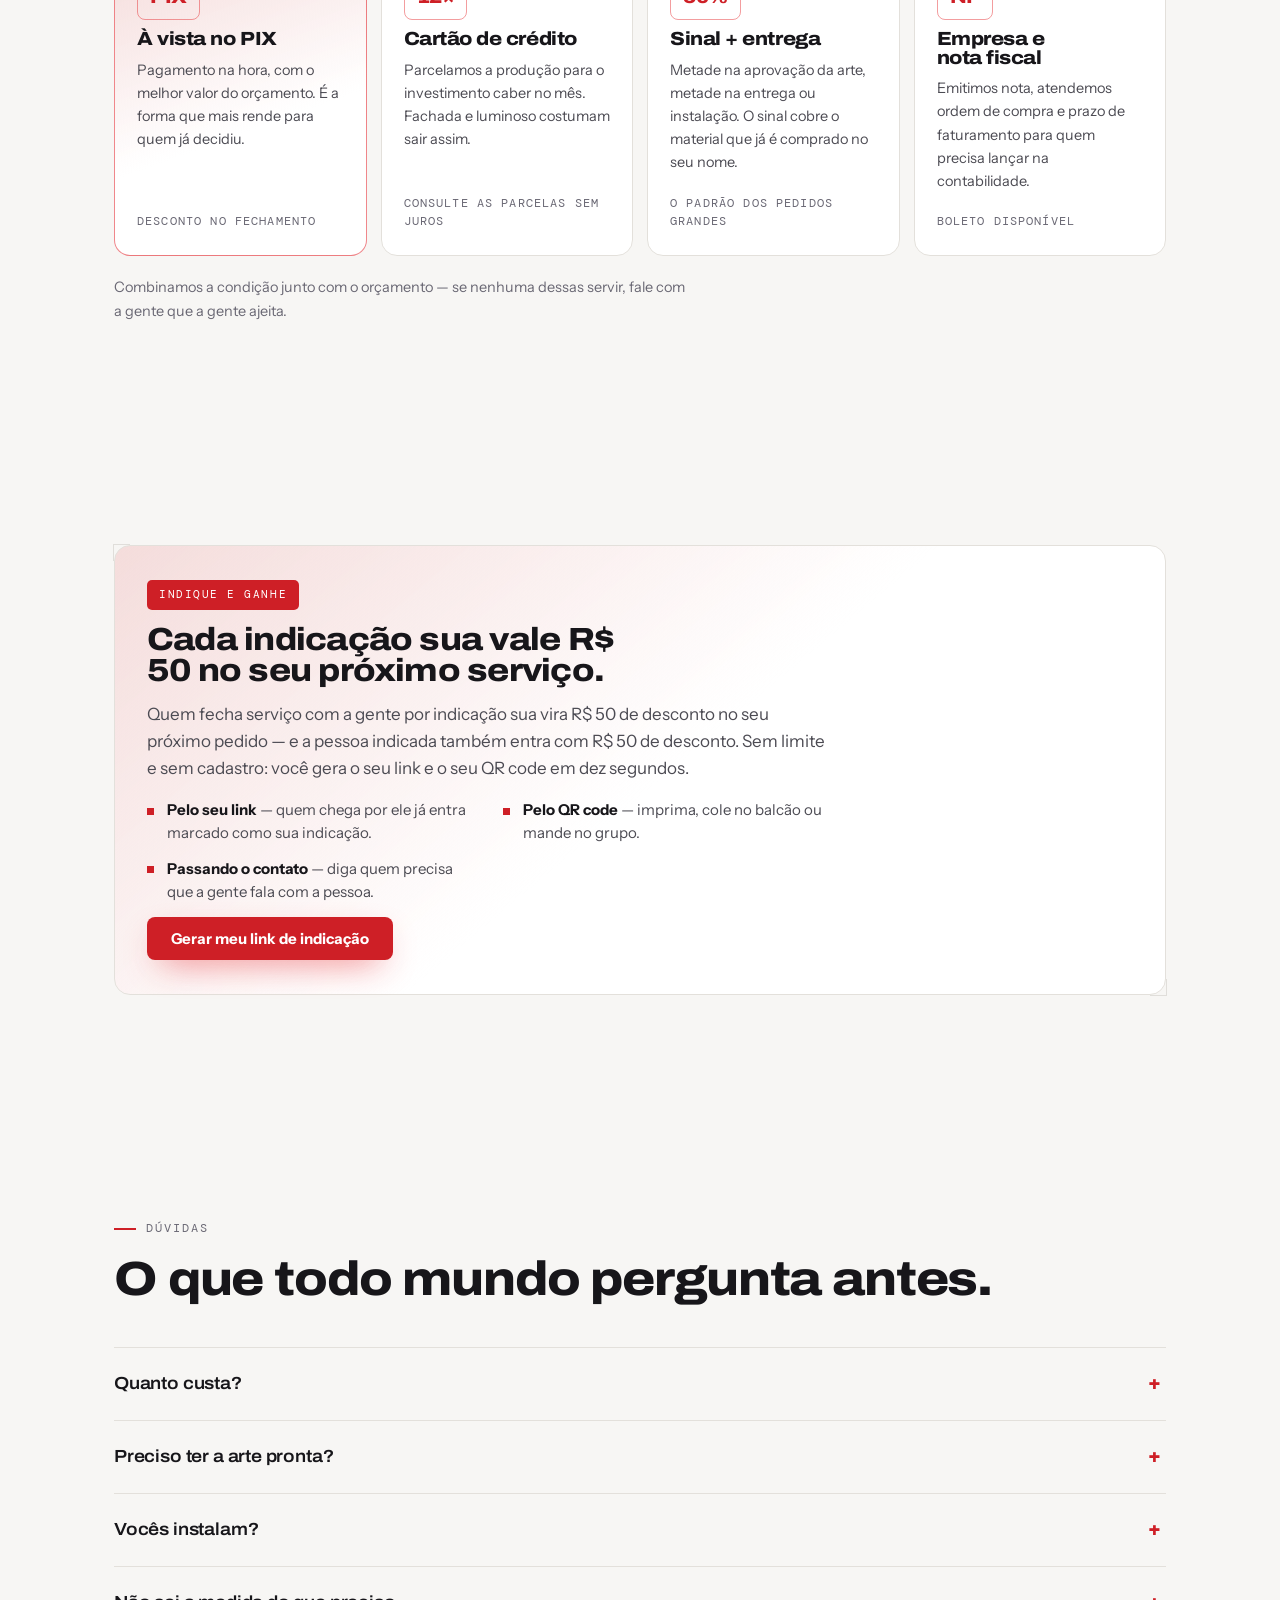
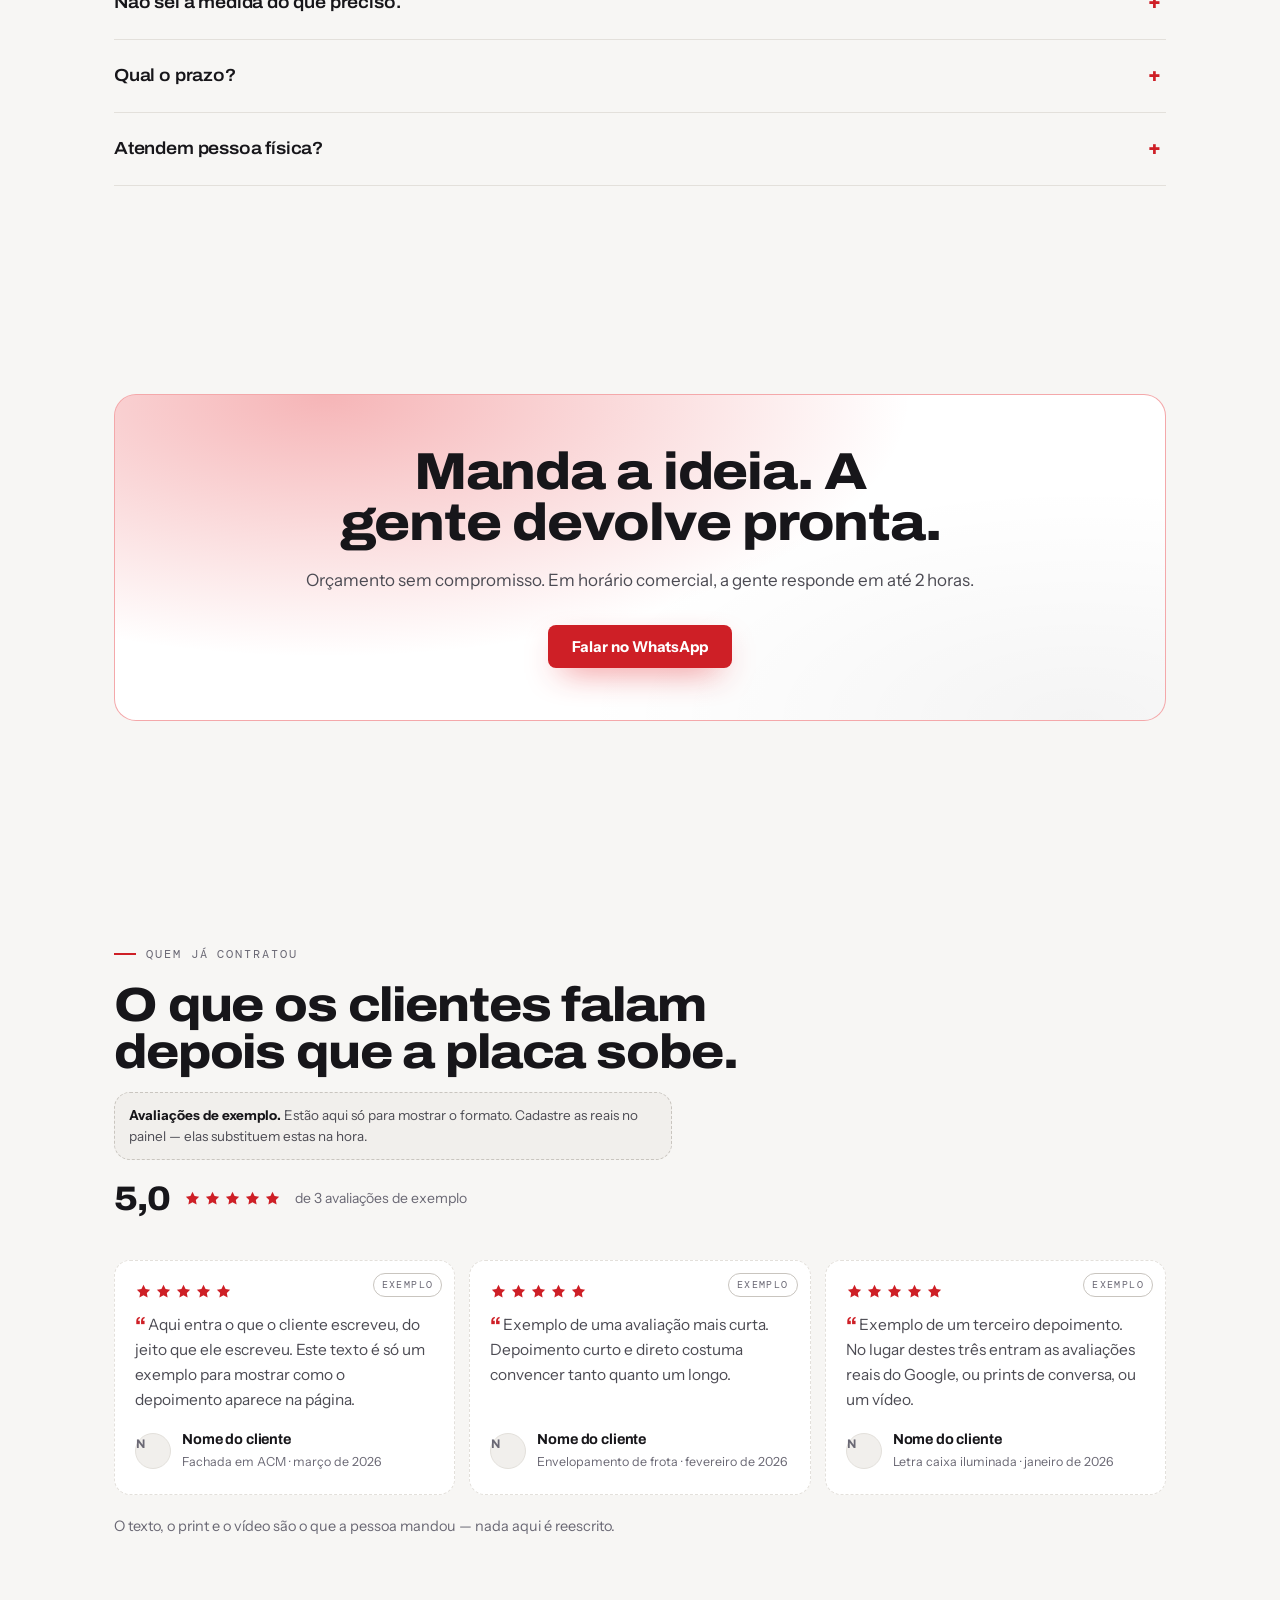
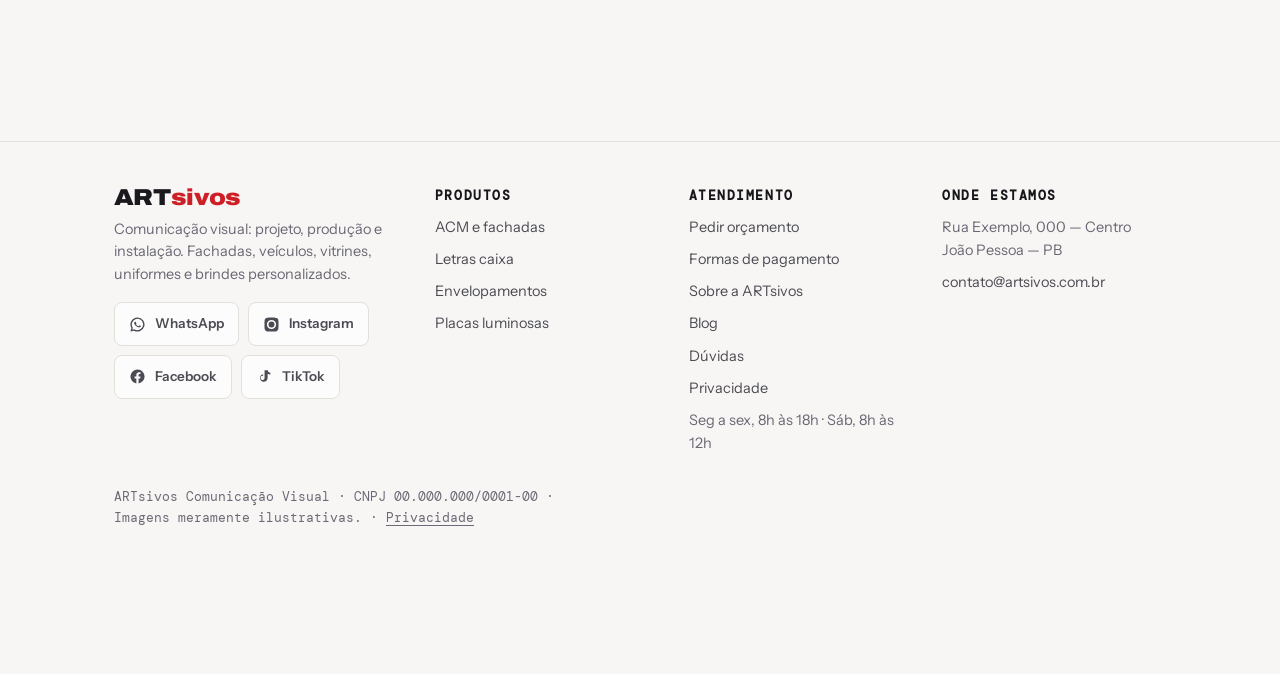
==== commit 144d008b: "feat(artsivo): robots, sitemap e canonical O site existe para ser achado por quem procura fachada e " ====
--- a/artsivo/index.html
+++ b/artsivo/index.html
@@ -8,6 +8,7 @@
 <meta name="robots" content="index,follow">
 <meta name="theme-color" content="#0A0A0C">
 <title>ARTsivos Comunicação Visual</title>
+<link rel="canonical" href="https://artsivo.fias.com.br/">
 <link rel="preconnect" href="https://fonts.googleapis.com">
 <link rel="preconnect" href="https://fonts.gstatic.com" crossorigin>
 <link rel="stylesheet" href="https://fonts.googleapis.com/css2?family=Archivo:wght@500;600;800;900&family=DM+Mono:wght@400;500&family=Instrument+Sans:wght@400;500;600;700&display=swap">
--- a/artsivo/estilo.css
+++ b/artsivo/estilo.css
@@ -651,6 +651,21 @@
 .aval.tem-video blockquote{font-size:14.5px}
 @media (prefers-reduced-motion:reduce){ .aval-midia.print::after{transition:none} }
 
+/* o print aberto na própria página: antes ele jogava a pessoa numa aba nova,
+   com o endereço cru do arquivo. Quem estava lendo a avaliação perdia o site
+   de vista para ver a prova da avaliação — justamente o contrário do que ela
+   serve para fazer. */
+.lupa{position:fixed;inset:0;z-index:120;background:rgba(0,0,0,.86);
+  display:grid;place-items:center;padding:24px}
+.lupa[hidden]{display:none}
+.lupa img{max-width:min(96vw,1000px);max-height:92vh;border-radius:10px;display:block;
+  box-shadow:0 20px 60px rgba(0,0,0,.6)}
+.lupa .fechar{position:absolute;top:16px;right:18px;border:0;border-radius:999px;
+  background:rgba(255,255,255,.14);color:#fff;font-size:22px;line-height:1;
+  width:40px;height:40px;cursor:pointer}
+.lupa .fechar:hover{background:rgba(255,255,255,.26)}
+
+
 /* ---- aviso de medição (LGPD) ----
    Discreto, mas com as duas opções do mesmo tamanho: consentimento em que
    recusar é mais difícil que aceitar não é consentimento. */
